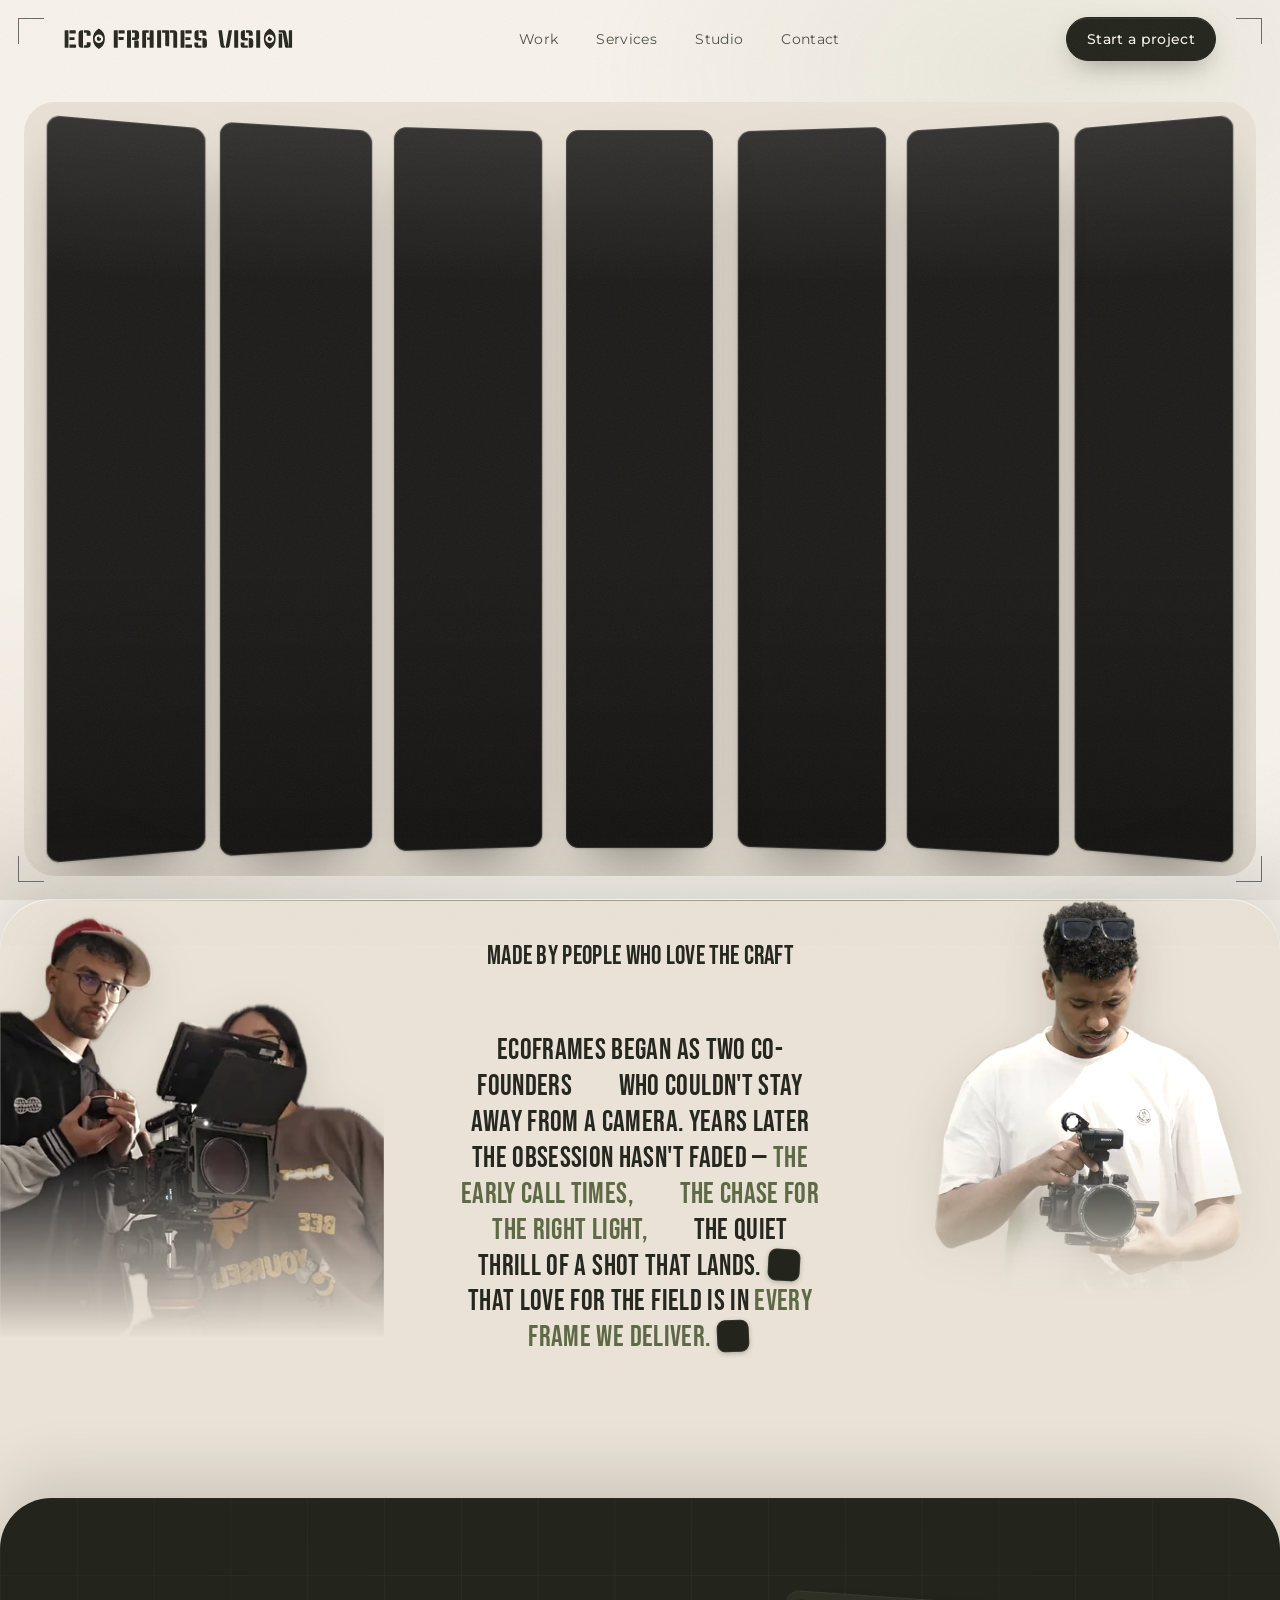
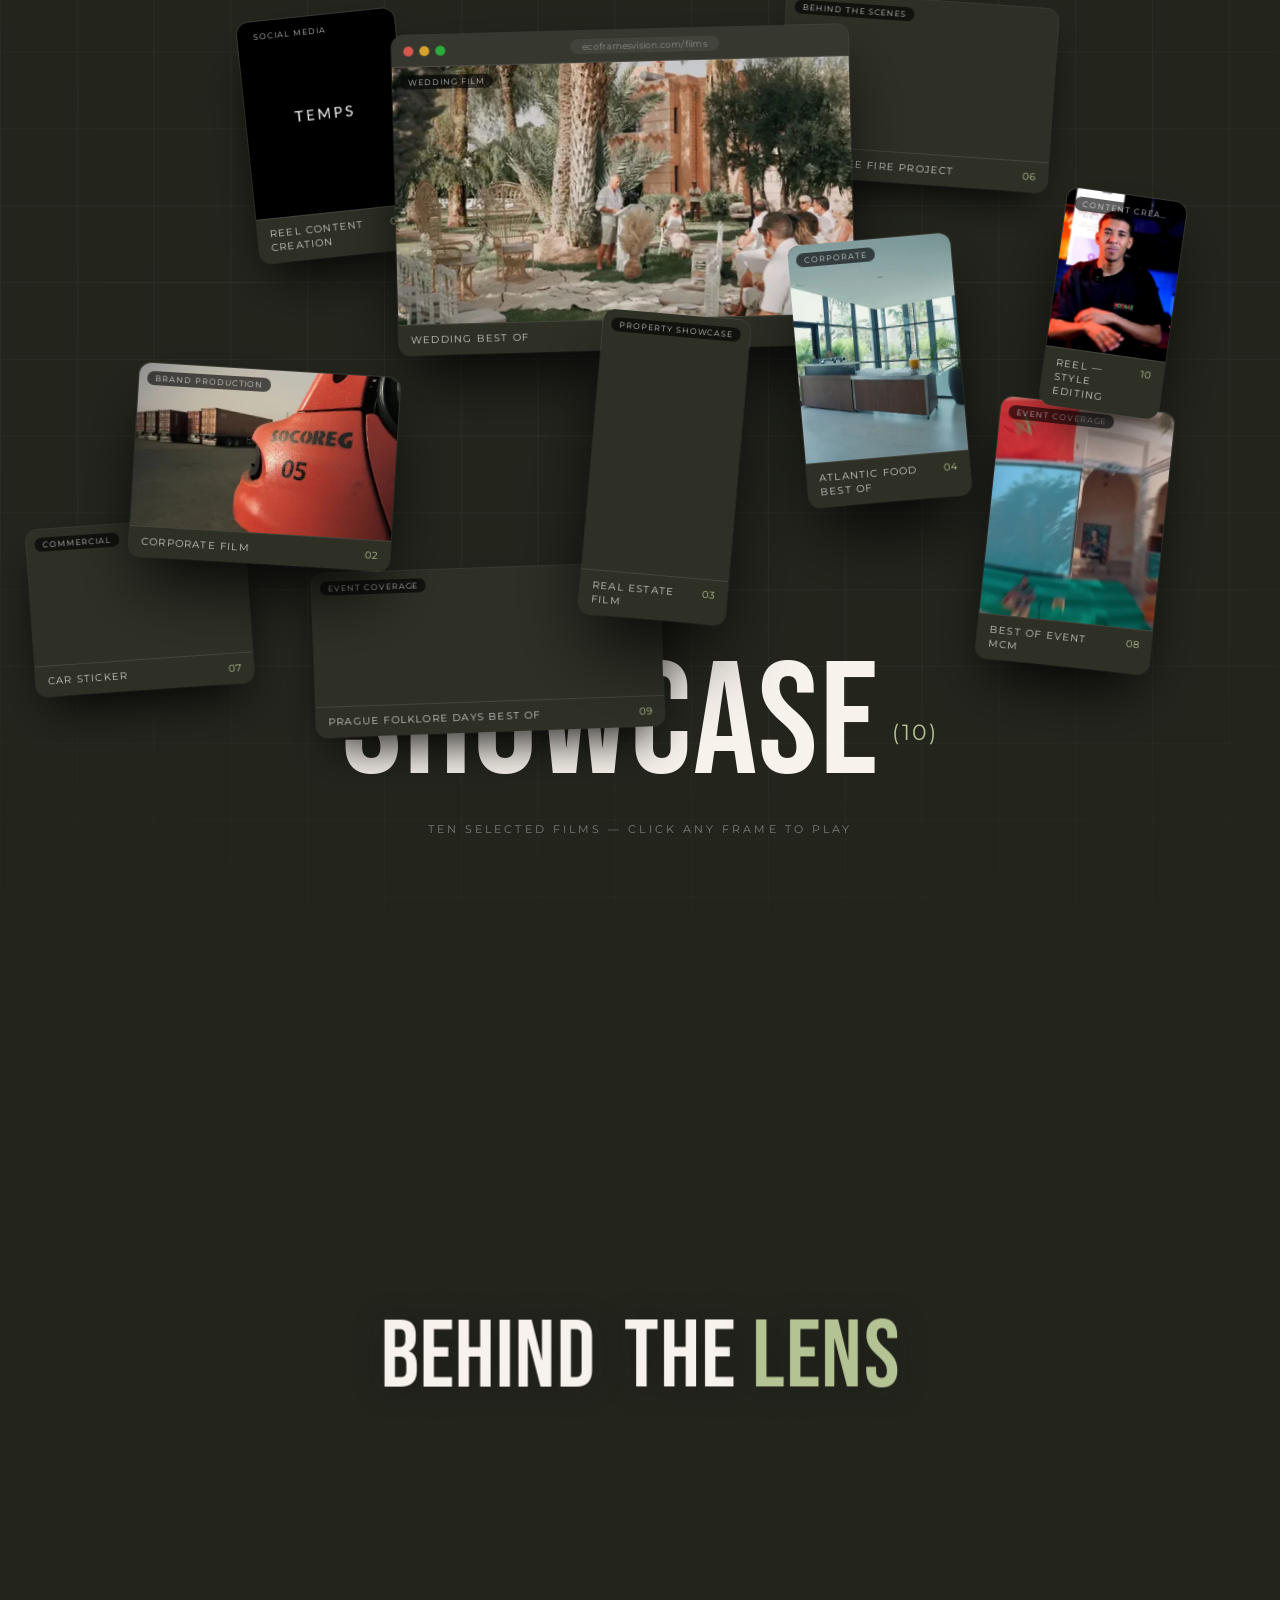
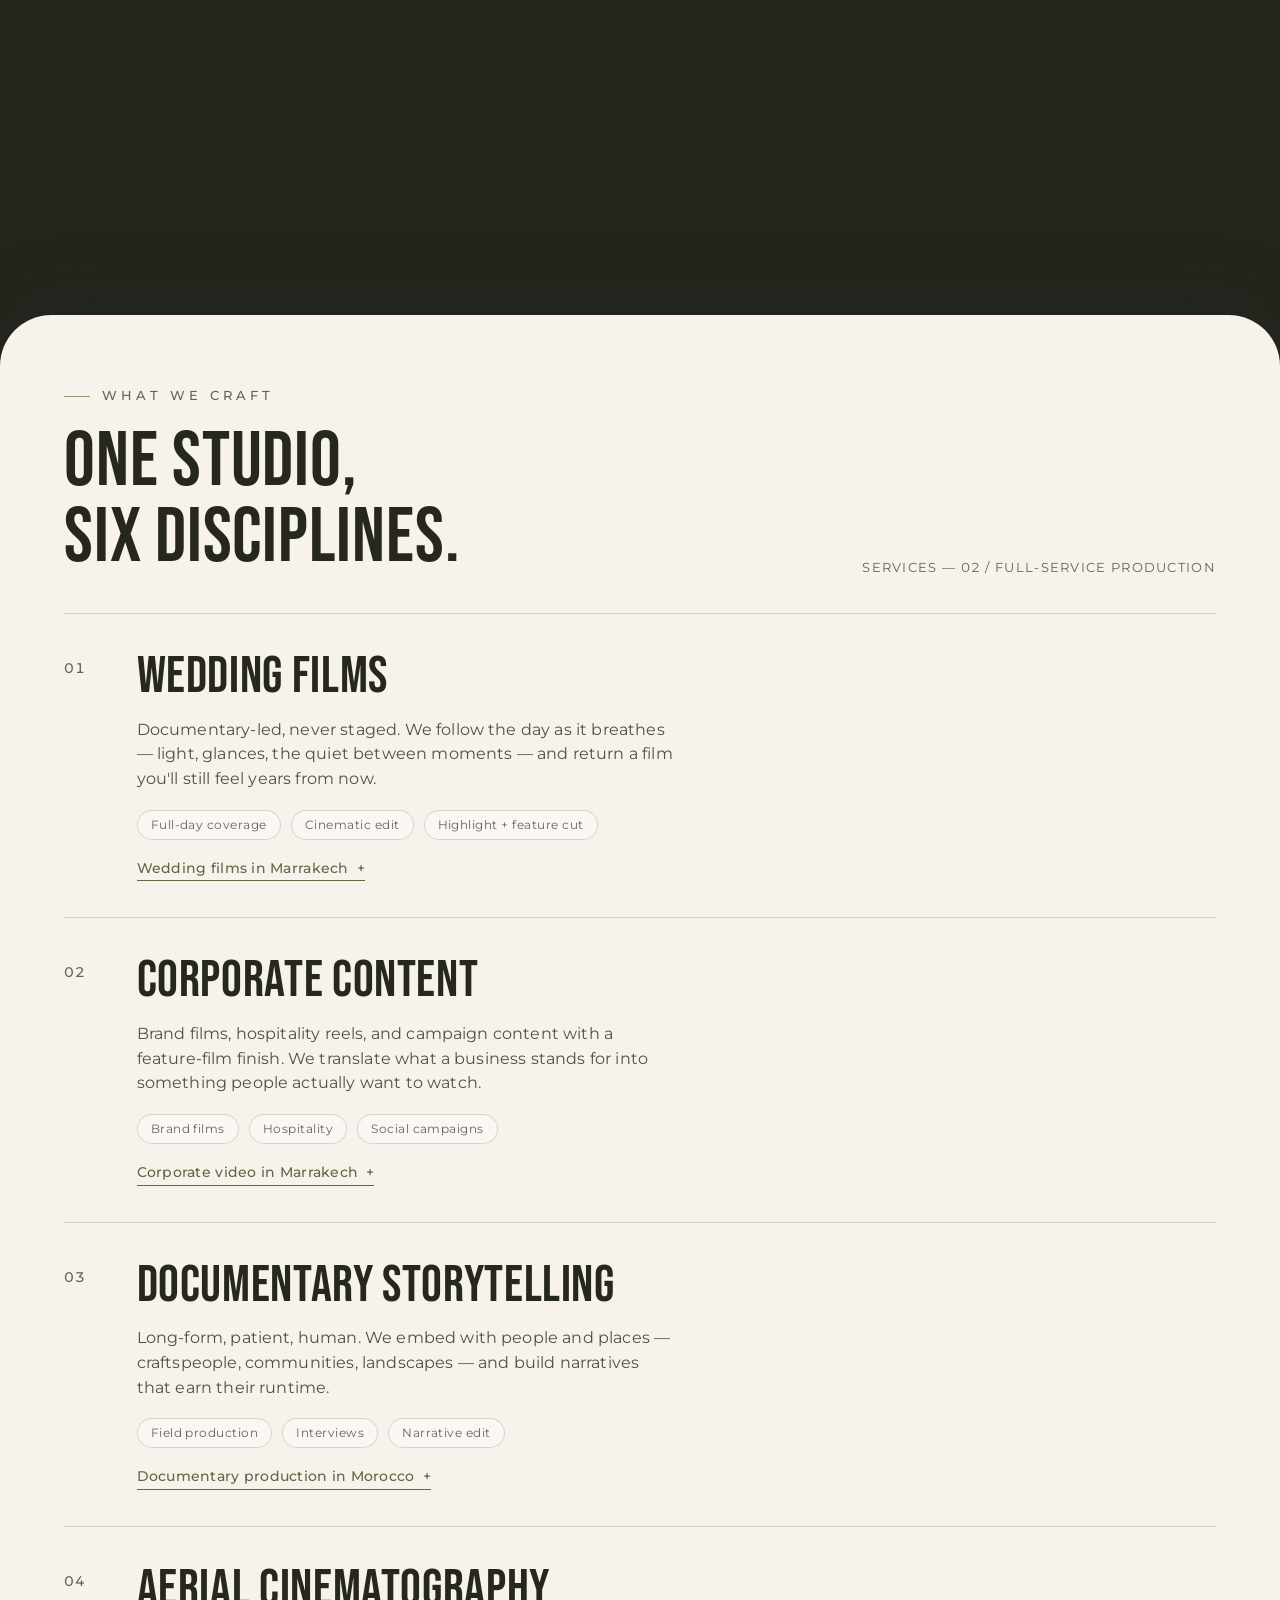
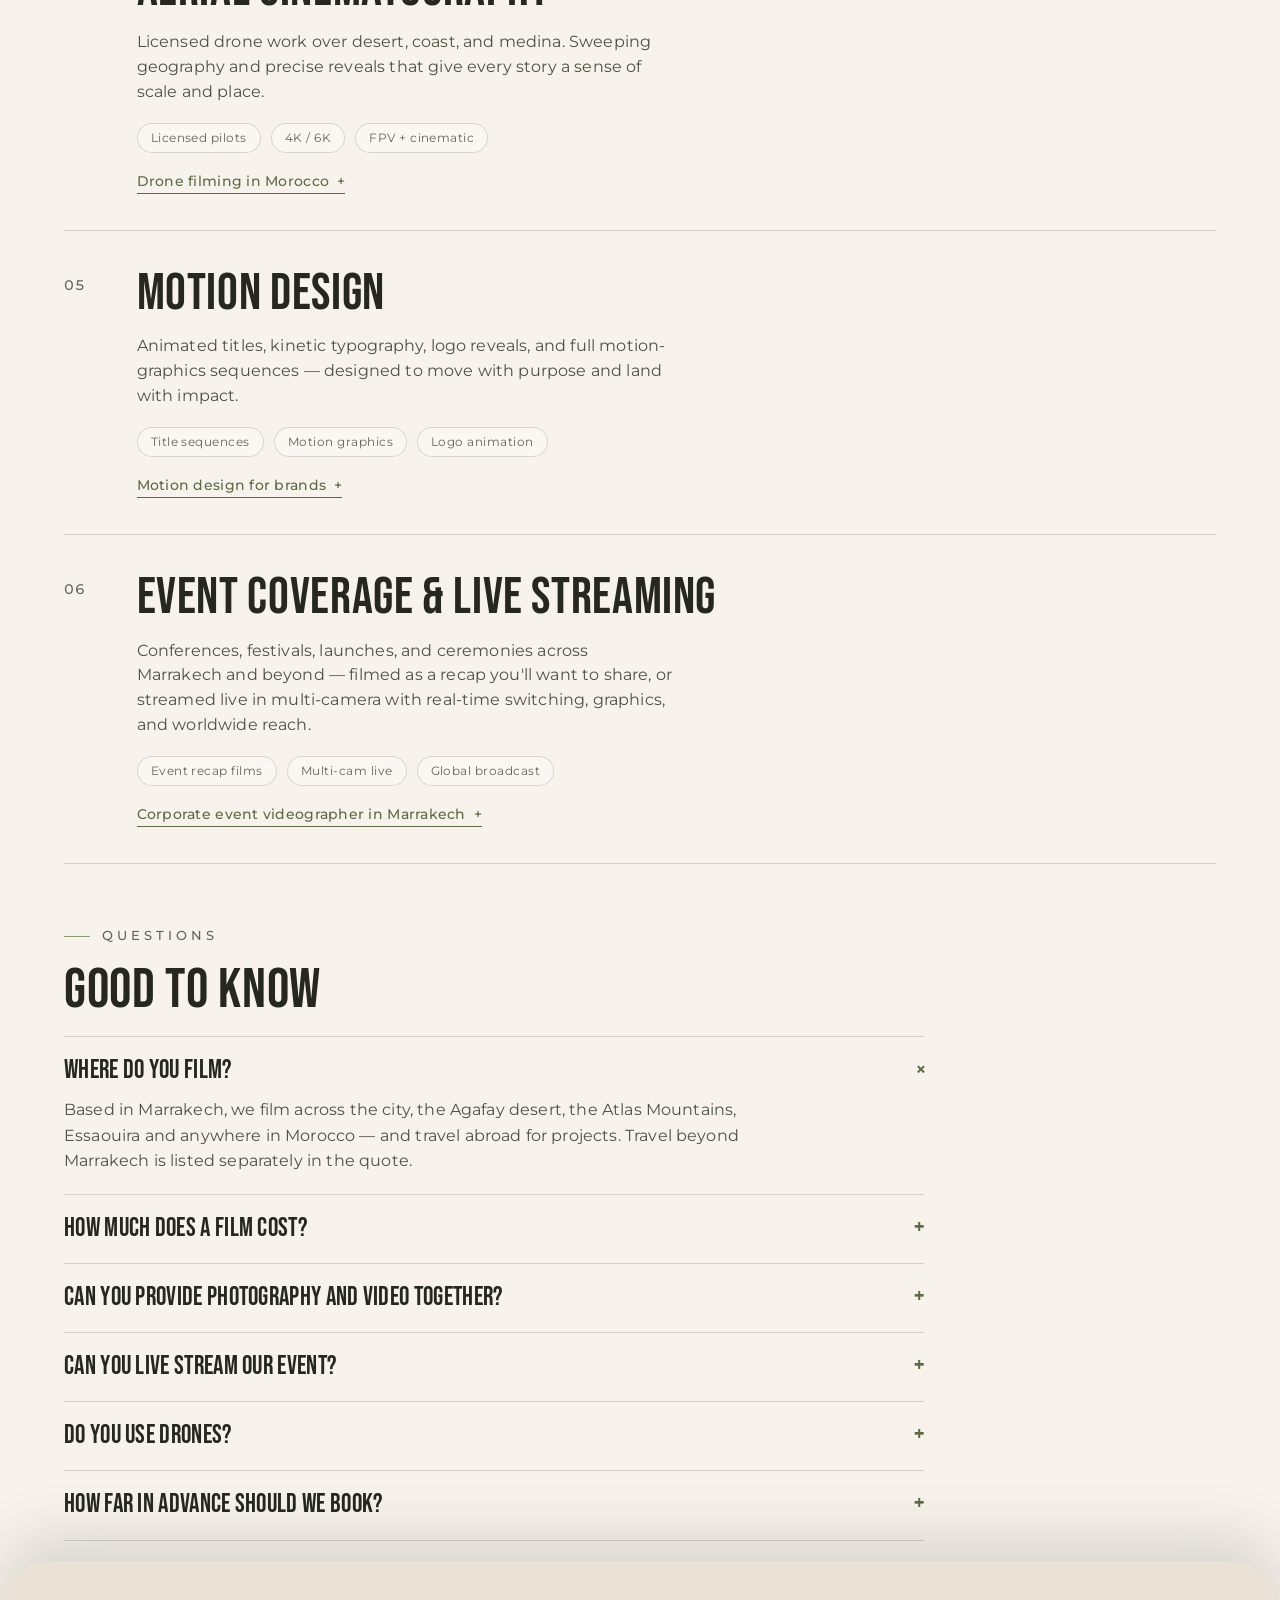
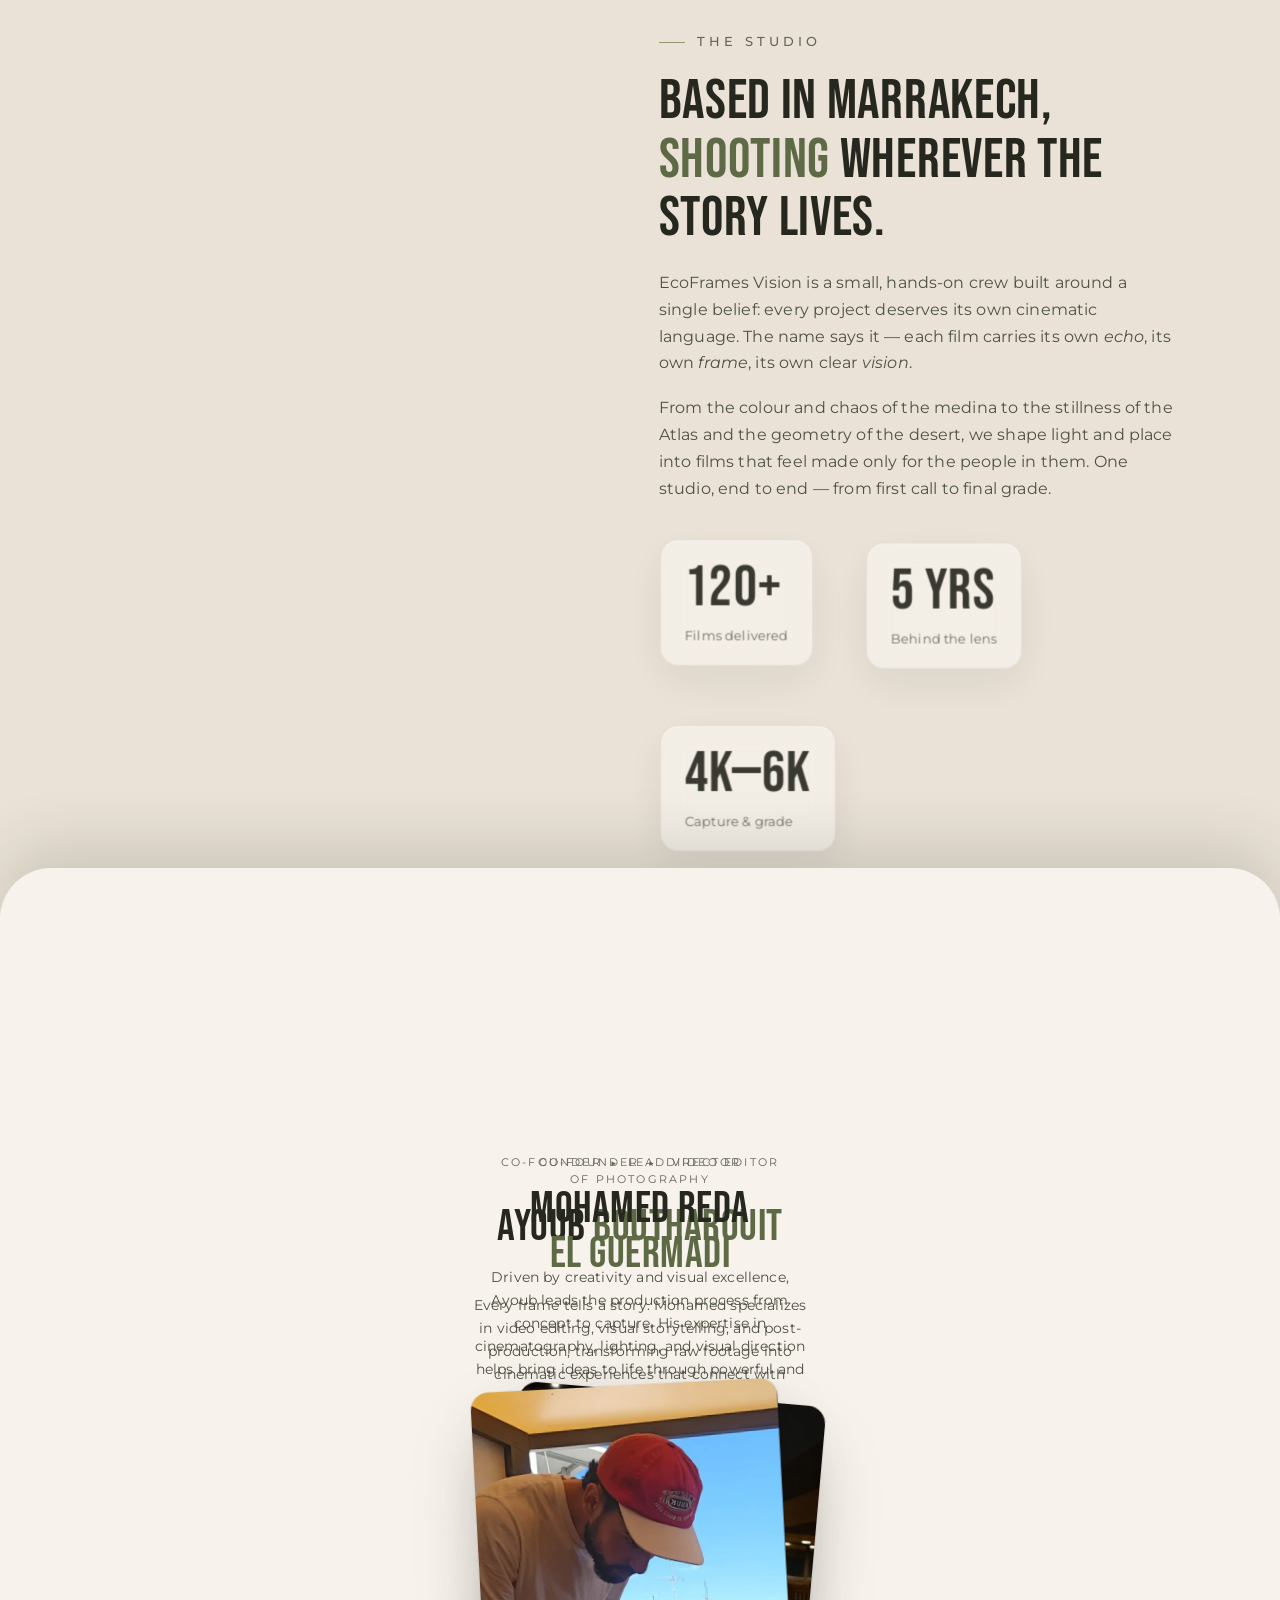
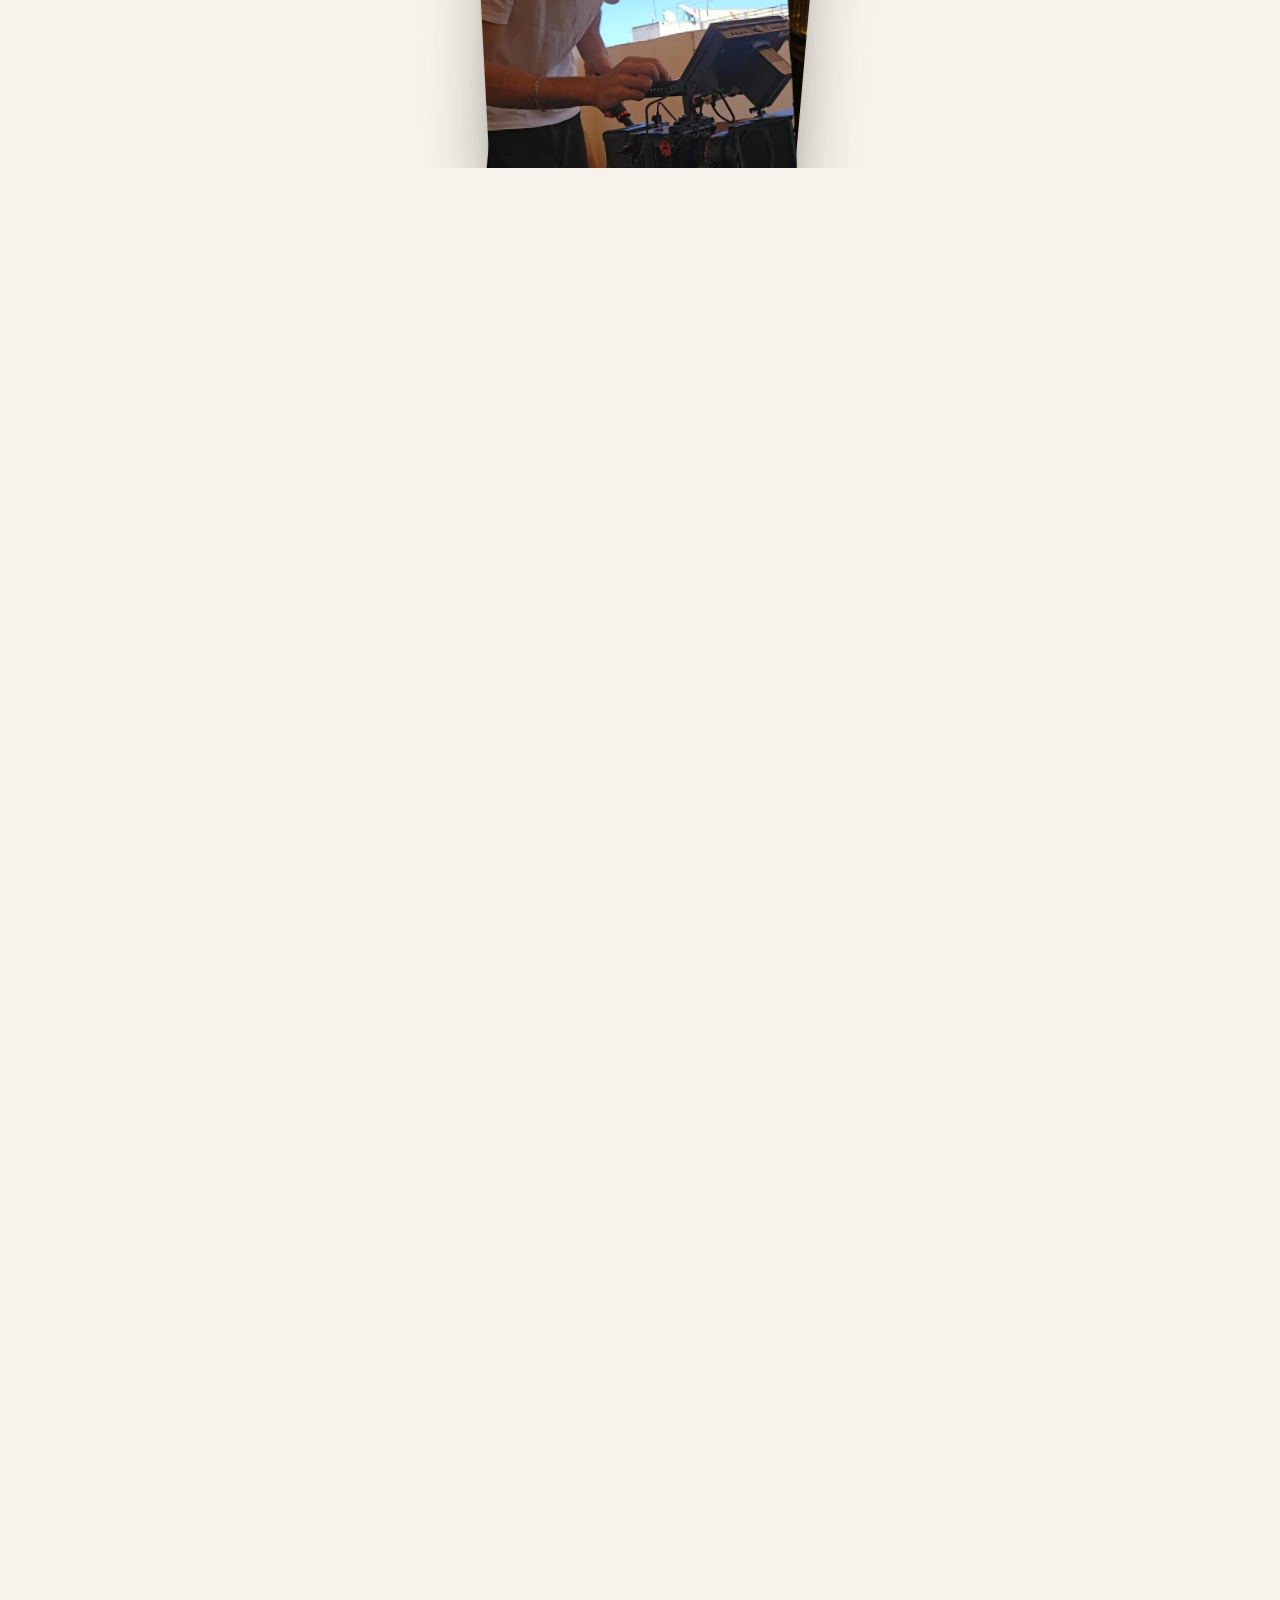
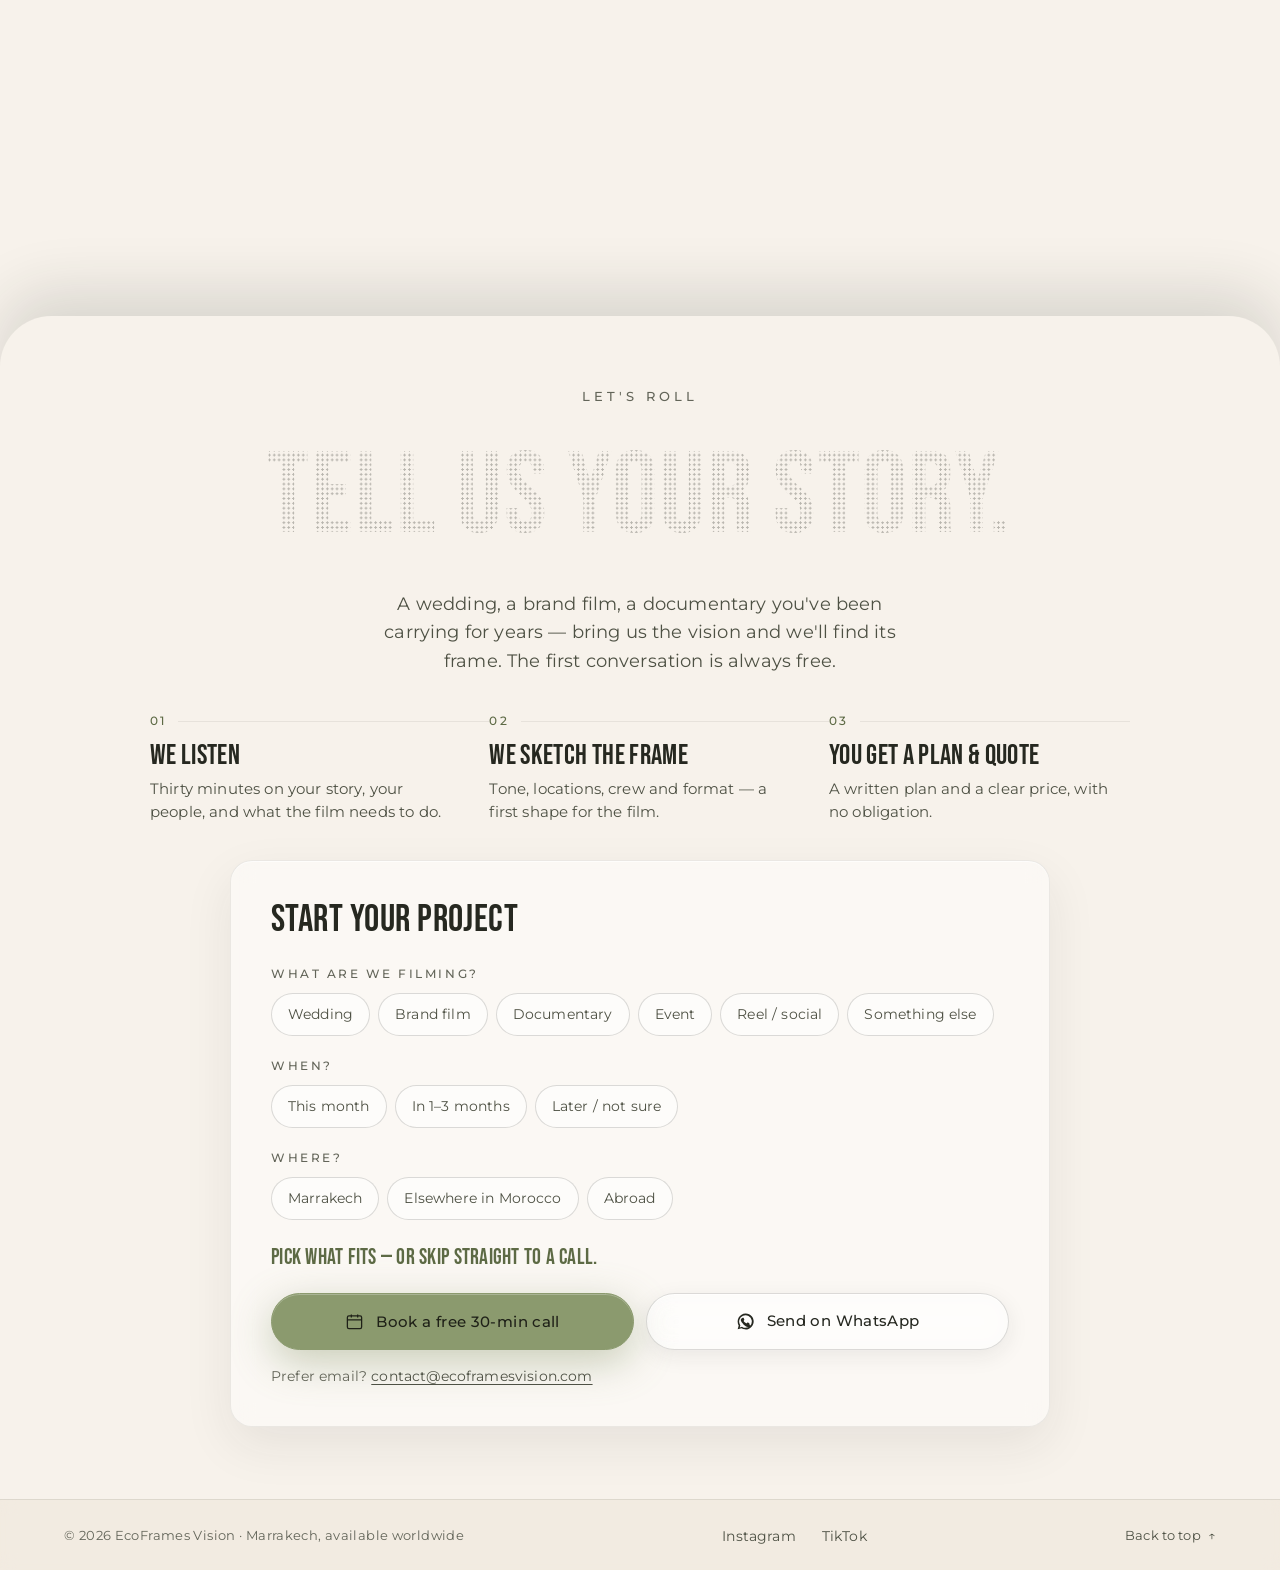
==== index.html @ e8f3e976 "Add Cloudflare Web Analytics (cookieless) Co-Authored-By: Claude Opus 5.5 <noreply@anthropic.com>" ====
<!DOCTYPE html>
<html lang="en">
<head>
<meta charset="UTF-8" />
<meta name="viewport" content="width=device-width, initial-scale=1.0" />
<title>EcoFrames Vision — Cinematic Video Production Studio · Marrakech</title>

<!-- ===== SEO: primary meta ===== -->
<meta name="description" content="EcoFrames Vision is a cinematic video production studio in Marrakech, Morocco — wedding films, brand films &amp; commercials, corporate videos, documentaries, event coverage, drone filming, motion design and live streaming. Available worldwide. Book a free 30-minute call." />
<meta name="keywords" content="EcoFrames Vision, video production Marrakech, cinematic video production Morocco, wedding videographer Marrakech, destination wedding videographer Morocco, corporate video Marrakech, documentary production Morocco, commercial production Morocco, event coverage Marrakech, event videographer Morocco, drone videographer Marrakech, aerial filming Morocco, motion design Morocco, live streaming Marrakech" />
<meta name="author" content="EcoFrames Vision" />
<meta name="robots" content="index, follow, max-image-preview:large, max-snippet:-1, max-video-preview:-1" />
<meta name="theme-color" content="#F7F2EB" />
<link rel="canonical" href="https://ecoframesvision.com/" />
<meta name="geo.region" content="MA-MAR" />
<meta name="geo.placename" content="Marrakech" />
<meta name="geo.position" content="31.6295;-7.9811" />
<meta name="ICBM" content="31.6295, -7.9811" />

<!-- ===== Icons ===== -->
<link rel="icon" type="image/svg+xml" href="assets/icons/favicon.svg?v=20261016" />
<link rel="icon" type="image/png" sizes="32x32" href="assets/icons/favicon.png?v=20261016" />
<link rel="apple-touch-icon" href="assets/icons/apple-touch-icon.png?v=20261016" />

<!-- ===== Open Graph (Facebook / WhatsApp / LinkedIn) ===== -->
<meta property="og:type" content="website" />
<meta property="og:site_name" content="EcoFrames Vision" />
<meta property="og:title" content="EcoFrames Vision — Cinematic Video Production Studio · Marrakech" />
<meta property="og:description" content="Cinematic video production studio in Marrakech, Morocco. Wedding films, brand films &amp; commercials, corporate videos, documentaries, event coverage, drone filming, motion design and live streaming — available worldwide." />
<meta property="og:url" content="https://ecoframesvision.com/" />
<meta property="og:image" content="https://ecoframesvision.com/assets/images/og-image.jpg" />
<meta property="og:image:width" content="1280" />
<meta property="og:image:height" content="714" />
<meta property="og:image:alt" content="EcoFrames Vision — cinematic production still" />
<meta property="og:locale" content="en_US" />

<!-- ===== Twitter / X ===== -->
<meta name="twitter:card" content="summary_large_image" />
<meta name="twitter:title" content="EcoFrames Vision — Cinematic Video Production Studio · Marrakech" />
<meta name="twitter:description" content="Cinematic video production studio in Marrakech, Morocco. Wedding films, brand films &amp; commercials, corporate videos, documentaries, event coverage, drone filming, motion design and live streaming — available worldwide." />
<meta name="twitter:image" content="https://ecoframesvision.com/assets/images/og-image.jpg" />
<meta name="twitter:image:alt" content="EcoFrames Vision — cinematic production still" />

<!-- ===== Structured data (Schema.org) ===== -->
<script type="application/ld+json">
{
  "@context": "https://schema.org",
  "@type": "ProfessionalService",
  "@id": "https://ecoframesvision.com/#business",
  "name": "EcoFrames Vision",
  "alternateName": "EcoFrames Vision Production Studio",
  "description": "Cinematic video production studio in Marrakech, Morocco — wedding films, brand films & commercials, corporate videos, documentaries, event coverage, drone filming, motion design and live streaming. Available worldwide.",
  "url": "https://ecoframesvision.com/",
  "image": "https://ecoframesvision.com/assets/images/og-image.jpg",
  "logo": "https://ecoframesvision.com/assets/icons/apple-touch-icon.png",
  "email": "contact@ecoframesvision.com",
  "telephone": "+212600276312",
  "priceRange": "$$",
  "founder": [{ "@type": "Person", "name": "Ayoub Boutharouit" }, { "@type": "Person", "name": "Mohamed Reda El Guermadi" }],
  "address": { "@type": "PostalAddress", "addressLocality": "Marrakech", "addressCountry": "MA" },
  "geo": { "@type": "GeoCoordinates", "latitude": 31.6295, "longitude": -7.9811 },
  "areaServed": { "@type": "Place", "name": "Worldwide" },
  "knowsAbout": ["Wedding films", "Brand films", "Corporate video", "Documentaries", "Commercials", "Event coverage", "Live streaming", "Aerial cinematography", "Motion design", "Cinematic video production"],
  "potentialAction": {
    "@type": "ReserveAction",
    "target": "https://calendly.com/contact-ecoframesvision/30min",
    "name": "Book a free 30-minute call"
  }
}
</script>
<script type="application/ld+json">
{
  "@context": "https://schema.org",
  "@type": "FAQPage",
  "mainEntity": [
    {
      "@type": "Question",
      "name": "Where do you film?",
      "acceptedAnswer": {
        "@type": "Answer",
        "text": "Based in Marrakech, we film across the city, the Agafay desert, the Atlas Mountains, Essaouira and anywhere in Morocco — and travel abroad for projects. Travel beyond Marrakech is listed separately in the quote."
      }
    },
    {
      "@type": "Question",
      "name": "How much does a film cost?",
      "acceptedAnswer": {
        "@type": "Answer",
        "text": "Every project is quoted on its own: the days or half-days on location, the size of the crew and what you want delivered. You get a written quote with a clear total, and a 50% deposit confirms the dates."
      }
    },
    {
      "@type": "Question",
      "name": "Can you provide photography and video together?",
      "acceptedAnswer": {
        "@type": "Answer",
        "text": "Yes. For weddings and events we can send a photographer and a videographer side by side, so you get stills and film from every moment with one team and one invoice."
      }
    },
    {
      "@type": "Question",
      "name": "Can you live stream our event?",
      "acceptedAnswer": {
        "@type": "Answer",
        "text": "Yes. We run multi-camera live production with real-time switching and on-screen graphics, streamed to YouTube, Vimeo, LinkedIn, Zoom or a private link."
      }
    },
    {
      "@type": "Question",
      "name": "Do you use drones?",
      "acceptedAnswer": {
        "@type": "Answer",
        "text": "Yes, with a licensed pilot. Flying in Morocco needs authorisation, so tell us early and we handle the request."
      }
    },
    {
      "@type": "Question",
      "name": "How far in advance should we book?",
      "acceptedAnswer": {
        "@type": "Answer",
        "text": "For weddings, as early as possible: spring and autumn dates fill first. For events and brand films, two to four weeks ahead is ideal, but shorter notice often works — message us with your dates."
      }
    }
  ]
}
</script>
<link rel="preconnect" href="https://fonts.googleapis.com" />
<link rel="preconnect" href="https://fonts.gstatic.com" crossorigin />
<!-- fonts load without blocking first paint (display=swap shows fallback text meanwhile) -->
<link href="https://fonts.googleapis.com/css2?family=Montserrat:ital,wght@0,300;0,400;0,500;0,600;1,300;1,500&family=Bebas+Neue&display=swap" rel="stylesheet" media="print" onload="this.media='all'" />
<noscript><link href="https://fonts.googleapis.com/css2?family=Montserrat:ital,wght@0,300;0,400;0,500;0,600;1,300;1,500&family=Bebas+Neue&display=swap" rel="stylesheet" /></noscript>
<link rel="stylesheet" href="css/styles.css?v=20261017-3" />
<link rel="stylesheet" href="js/hero-cards/hero-cards.css?v=20261017-1" />
<!-- the hero poster is the first big paint; fetch it now instead of after the hero bundle mounts -->
<link rel="preload" as="image" href="assets/videos/hero/hero-poster.jpg?v=20261016" fetchpriority="high" />
</head>
<body>
<!-- ===== BRAND LOGO (ECO FRAMES VISION, source: assets/images/brand/ecoframes-vision-logo.svg) ===== -->
<svg width="0" height="0" style="position:absolute" aria-hidden="true" focusable="false">
  <symbol id="ef-logo" viewBox="43 57 1383 133" fill="currentColor">
    <path d="M51,70H68A2,2 0 0 1 70,72V175A2,2 0 0 1 68,177H51A4,4 0 0 1 47,173V74A4,4 0 0 1 51,70Z"/>
    <path d="M77,70H111A3,3 0 0 1 114,73V88A3,3 0 0 1 111,91H77A1,1 0 0 1 76,90V71A1,1 0 0 1 77,70Z"/>
    <path d="M77,113H104A3,3 0 0 1 107,116V127A3,3 0 0 1 104,130H77A1,1 0 0 1 76,129V114A1,1 0 0 1 77,113Z"/>
    <path d="M77,157H113A3,3 0 0 1 116,160V174A3,3 0 0 1 113,177H77A1,1 0 0 1 76,176V158A1,1 0 0 1 77,157Z"/>
    <path d="M152,70H158V177H149A18,18 0 0 1 131,159V91A21,21 0 0 1 152,70Z"/>
    <path d="M165,70H184A20,20 0 0 1 204,90V101Q204,104 201,104H183Q180,104 180,101V85H165Q163,85 163,83V72Q163,70 165,70Z"/>
    <path d="M165,177 H184 A20,20 0 0 0 204,157 V146 Q204,143 201,143 H183 Q180,143 180,146 V162 H165 Q163,162 163,164 V175 Q163,177 165,177Z"/>
    <path fill-rule="evenodd" d="M254,60A71.39,71.39 0 0 1 254,184A71.39,71.39 0 0 1 254,60ZM228,122A26,26 0 1 0 280,122A26,26 0 1 0 228,122ZM254.54,109.01A13,13 0 1 0 266.75,119.48A11.5,11.5 0 0 1 254.54,109.01Z"/>
    <path d="M348,70H366A2,2 0 0 1 368,72V175A2,2 0 0 1 366,177H348A4,4 0 0 1 344,173V74A4,4 0 0 1 348,70Z"/>
    <path d="M374,70H407A3,3 0 0 1 410,73V88A3,3 0 0 1 407,91H374A1,1 0 0 1 373,90V71A1,1 0 0 1 374,70Z"/>
    <path d="M374,112H401A3,3 0 0 1 404,115V126A3,3 0 0 1 401,129H374A1,1 0 0 1 373,128V113A1,1 0 0 1 374,112Z"/>
    <path d="M429,70H447A1,1 0 0 1 448,71V176A1,1 0 0 1 447,177H427A3,3 0 0 1 424,174V75A5,5 0 0 1 429,70Z"/>
    <path d="M454,70H475A22,22 0 0 1 497,92V111A18,18 0 0 1 479,129H454V114H469Q471,114 471,112V87Q471,85 469,85H454Z"/>
    <path d="M468,133H488A7,7 0 0 1 495,140V177H470A2,2 0 0 1 468,175V133Z"/>
    <path d="M523,70H555V85H539V177H518Q516,177 516,175V77A7,7 0 0 1 523,70Z"/>
    <path d="M561,70H578A7,7 0 0 1 585,77V173Q585,177 581,177H561V128H545V114H561Z"/>
    <path d="M610,70H628A2,2 0 0 1 630,72V175A2,2 0 0 1 628,177H610A4,4 0 0 1 606,173V74A4,4 0 0 1 610,70Z"/>
    <path d="M636,70H674A5,5 0 0 1 679,75V167H662A7,7 0 0 1 655,160V85H636Z"/>
    <path d="M683,70H706A21,21 0 0 1 727,91V174Q727,177 724,177H704V85H683Z"/>
    <path transform="translate(701 0)" d="M51,70H68A2,2 0 0 1 70,72V175A2,2 0 0 1 68,177H51A4,4 0 0 1 47,173V74A4,4 0 0 1 51,70Z"/>
    <path transform="translate(701 0)" d="M77,70H111A3,3 0 0 1 114,73V88A3,3 0 0 1 111,91H77A1,1 0 0 1 76,90V71A1,1 0 0 1 77,70Z"/>
    <path transform="translate(701 0)" d="M77,113H104A3,3 0 0 1 107,116V127A3,3 0 0 1 104,130H77A1,1 0 0 1 76,129V114A1,1 0 0 1 77,113Z"/>
    <path transform="translate(701 0)" d="M77,157H113A3,3 0 0 1 116,160V174A3,3 0 0 1 113,177H77A1,1 0 0 1 76,176V158A1,1 0 0 1 77,157Z"/>
    <path transform="translate(-235 0)" d="M1081,71H1092V117H1109V132H1086A19,19 0 0 1 1067,113V86A15,15 0 0 1 1081,71Z"/>
    <path transform="translate(-235 0)" d="M1100,70H1119A20,20 0 0 1 1139,90V101Q1139,104 1136,104H1118Q1115,104 1115,101V85H1100Q1098,85 1098,83V72Q1098,70 1100,70Z"/>
    <path transform="translate(-235 0)" d="M1115,117H1121A21,21 0 0 1 1142,138V165A12,12 0 0 1 1130,177H1115Z"/>
    <path transform="translate(-235 0)" d="M1066,146Q1066,144 1068,144H1089V163H1109V177H1080A14,14 0 0 1 1066,163Z"/>
    <path transform="translate(90 0)" d="M886,70H908L920,161L926,167V177H912Q901,177 899,165Z"/>
    <path transform="translate(90 0)" d="M950,70H969L954,163Q951,177 943,177H930L932,161L948,74Q948.5,70 950,70Z"/>
    <path transform="translate(-88 0)" d="M1164,70H1182A2,2 0 0 1 1184,72V175A2,2 0 0 1 1182,177H1164A4,4 0 0 1 1160,173V74A4,4 0 0 1 1164,70Z"/>
    <path transform="translate(45 0)" d="M1081,71H1092V117H1109V132H1086A19,19 0 0 1 1067,113V86A15,15 0 0 1 1081,71Z"/>
    <path transform="translate(45 0)" d="M1100,70H1119A20,20 0 0 1 1139,90V101Q1139,104 1136,104H1118Q1115,104 1115,101V85H1100Q1098,85 1098,83V72Q1098,70 1100,70Z"/>
    <path transform="translate(45 0)" d="M1115,117H1121A21,21 0 0 1 1142,138V165A12,12 0 0 1 1130,177H1115Z"/>
    <path transform="translate(45 0)" d="M1066,146Q1066,144 1068,144H1089V163H1109V177H1080A14,14 0 0 1 1066,163Z"/>
    <path transform="translate(45 0)" d="M1164,70H1182A2,2 0 0 1 1184,72V175A2,2 0 0 1 1182,177H1164A4,4 0 0 1 1160,173V74A4,4 0 0 1 1164,70Z"/>
    <path transform="translate(45 0)" fill-rule="evenodd" d="M1242,60A71.39,71.39 0 0 1 1242,184A71.39,71.39 0 0 1 1242,60ZM1216,122A26,26 0 1 0 1268,122A26,26 0 1 0 1216,122ZM1242.54,109.01A13,13 0 1 0 1254.75,119.48A11.5,11.5 0 0 1 1242.54,109.01Z"/>
    <path transform="translate(45 0)" d="M1297,90H1315A2,2 0 0 1 1317,92V177H1298A2,2 0 0 1 1296,175V91A1,1 0 0 1 1297,90Z"/>
    <path transform="translate(45 0)" d="M1297,70H1330Q1339,70 1341,86L1356,165L1357,168V177H1341Q1335,177 1334,169L1321,92Q1320,84 1313,84H1296V71Q1296,70 1297,70Z"/>
    <path transform="translate(45 0)" d="M1362,70H1377V174A3,3 0 0 1 1374,177H1357V75A5,5 0 0 1 1362,70Z"/>
  </symbol>
</svg>
<div class="grain"></div>
<div class="vignette"></div>
<div class="viewfinder"><span class="tl"></span><span class="tr"></span><span class="bl"></span><span class="br"></span></div>

<!-- ===== NAV ===== -->
<header class="nav" id="nav">
  <div class="wrap nav-inner">
    <a class="brand" href="#top" aria-label="EcoFrames Vision — back to top">
      <svg class="brand-logo" viewBox="0 0 1383 133" aria-hidden="true" focusable="false"><use href="#ef-logo"/></svg>
    </a>
    <nav class="links" id="navLinks">
      <a href="#work">Work</a>
      <a href="#services">Services</a>
      <a href="#about">Studio</a>
      <a href="#contact">Contact</a>
    </nav>
    <div class="nav-tools">
      <a class="btn leak" href="#contact"><span class="lbl">Start a project</span></a>
      <button class="menu-toggle" type="button" aria-label="Open menu" aria-expanded="false" aria-controls="navLinks"><span></span><span></span></button>
    </div>
  </div>
</header>

<!-- hero pins while the statement slides up over it (curtain transition) -->
<div class="curtain">
<!-- ===== HERO — seven cards slicing one showreel (React, built from "ECOFRAMES FINAL": npm run build:embed) ===== -->
<div class="hero-cards"
     data-hero-cards
     data-id="top"
     data-video="assets/videos/hero/hero.mp4?v=20261016"
     data-poster="assets/videos/hero/hero-poster.jpg?v=20261016"
     data-logo-model="assets/images/brand/3d/ecoframes-vision-logo-3d-reels.glb?v=20261017-2"
     data-offset-top="78px"></div>
<script>
  // phones get a 720p cut of the showreel (~3.6 MB instead of ~8.7 MB); runs before the hero module reads data-video
  if (matchMedia('(max-width: 900px)').matches) document.querySelector('[data-hero-cards]').dataset.video = 'assets/videos/hero/hero-720.mp4?v=20261017';
</script>

<!-- ===== STATEMENT ===== -->
<section class="statement" data-recede>
  <div class="statement-inner"><!-- full-bleed: the cut-outs meet the section edges -->
    <div class="passion-card">
      <!-- background-free cut-outs standing on the card; their heads break past its top edge -->
      <figure class="pop pop--left" style="--pop:24%" data-reveal>
        <span class="pop-rise"><img class="pop-cut" src="assets/images/founders/passion-crew-cut.webp" srcset="assets/images/founders/passion-crew-cut-400w.webp 400w, assets/images/founders/passion-crew-cut.webp 746w" sizes="(max-width: 900px) 50vw, 30vw" alt="The EcoFrames crew setting up a cinema camera on set" width="746" height="1120" fetchpriority="high"></span>
      </figure>
      <figure class="pop pop--right" style="--pop:24%" data-reveal data-d="1">
        <span class="pop-rise"><img class="pop-cut" src="assets/images/founders/passion-camera-cut.webp" srcset="assets/images/founders/passion-camera-cut-480w.webp 480w, assets/images/founders/passion-camera-cut-800w.webp 800w, assets/images/founders/passion-camera-cut.webp 1080w" sizes="(max-width: 900px) 45vw, 26vw" alt="An EcoFrames filmmaker checking a cinema camera on the pitch" width="1080" height="1713"></span>
      </figure>
      <div class="passion-copy">
        <h2 class="passion-title" data-reveal>Made by people who love the craft</h2>
        <p class="passion-text" data-reveal data-d="1">
          EcoFrames began as two co-founders <span class="ink-tile" style="--tilt:-3deg" data-fly-to="bts-freefire" aria-hidden="true"><video data-tile src="assets/videos/tiles/crew.mp4" poster="assets/videos/tiles/crew.jpg" muted loop playsinline preload="none"></video></span> who couldn't stay away from a camera. Years later the obsession hasn't faded — <span class="serif">the early call times, <span class="ink-tile" style="--tilt:2.5deg" data-fly-to="real-estate" aria-hidden="true"><video data-tile src="assets/videos/tiles/dawn.mp4" poster="assets/videos/tiles/dawn.jpg" muted loop playsinline preload="none"></video></span> the chase for the right light, <span class="ink-tile" style="--tilt:-2deg" data-fly-to="car-sticker" aria-hidden="true"><video data-tile src="assets/videos/tiles/light.mp4" poster="assets/videos/tiles/light.jpg" muted loop playsinline preload="none"></video></span></span> the quiet thrill of a shot that lands. <span class="ink-tile" style="--tilt:3deg" data-fly-to="prague-folklore" aria-hidden="true"><video data-tile src="assets/videos/tiles/dance.mp4" poster="assets/videos/tiles/dance.jpg" muted loop playsinline preload="none"></video></span> That love for the field is in <span class="serif">every frame we deliver. <span class="ink-tile" style="--tilt:-2.5deg" data-fly-to="wedding-best-of" aria-hidden="true"><video data-tile src="assets/videos/tiles/deliver.mp4" poster="assets/videos/tiles/deliver.jpg" muted loop playsinline preload="none"></video></span></span>
        </p>
      </div>
    </div>
  </div>
</section>
</div>

<!-- ===== WORK — scattered showcase (vanilla port of ScatteredWorkShowcase.tsx) ===== -->
<section class="scatter-work sheet" id="work">
  <div class="scatter-grid" aria-hidden="true"></div>
  <div class="scatter-wrap">
    <!-- ── the scattered pile ──
         Mobile: a loose 2-column collage. md+: each card jumps to its
         absolute scatter position inside a fixed-ratio stage. -->
    <div class="scatter-stage">
      <div class="scatter-card" data-z="30" style="--l:27.5%;--t:8%;--w:42%;--rot:-1.5deg;--z:30;--aspect:16/9">
        <button type="button" class="scatter-btn" data-video="assets/videos/work-web/wedding-best-of.mp4"
                data-cat="Wedding Film" data-title="Wedding Best Of"
                aria-label="Play Wedding Best Of — Wedding Film">
          <span class="scatter-chrome">
            <span class="scatter-dots"><span></span><span></span><span></span></span>
            <span class="scatter-url">ecoframesvision.com/films</span>
          </span>
          <span class="scatter-imgwrap">
            <img src="assets/images/work/wedding-best-of.webp" srcset="assets/images/work/wedding-best-of-500w.webp 500w, assets/images/work/wedding-best-of.webp 1000w" sizes="(max-width: 900px) 45vw, 27vw" alt="Wedding Best Of" loading="lazy" />
            <span class="scatter-tag">Wedding Film</span>
            <span class="scatter-play"><span class="scatter-play-btn"><svg viewBox="0 0 24 24"><path d="M8 5v14l11-7z"/></svg></span></span>
          </span>
          <span class="scatter-caption">
            <span class="scatter-title">Wedding Best Of</span>
            <span class="scatter-num">01</span>
          </span>
        </button>
      </div>
      <div class="scatter-glow" style="--l:27.5%;--t:8%;--w:42%;--aspect:16/9"></div>

      <div class="scatter-card" data-z="35" style="--l:3.5%;--t:53.5%;--w:24%;--rot:3.5deg;--z:35;--aspect:16/10">
        <button type="button" class="scatter-btn" data-video="assets/videos/work-web/corporate-film.mp4"
                data-cat="Brand Production" data-title="Corporate Film"
                aria-label="Play Corporate Film — Brand Production">
          <span class="scatter-imgwrap">
            <img src="assets/images/work/corporate-film.webp" srcset="assets/images/work/corporate-film-500w.webp 500w, assets/images/work/corporate-film.webp 1000w" sizes="(max-width: 900px) 45vw, 27vw" alt="Corporate Film" loading="lazy" />
            <span class="scatter-tag">Brand Production</span>
            <span class="scatter-play"><span class="scatter-play-btn"><svg viewBox="0 0 24 24"><path d="M8 5v14l11-7z"/></svg></span></span>
          </span>
          <span class="scatter-caption">
            <span class="scatter-title">Corporate Film</span>
            <span class="scatter-num">02</span>
          </span>
        </button>
      </div>
      <div class="scatter-glow" style="--l:3.5%;--t:53.5%;--w:24%;--aspect:16/10"></div>

      <div class="scatter-card" data-z="45" style="--l:45.5%;--t:46%;--w:13.5%;--rot:5deg;--z:45;--aspect:9/16">
        <button type="button" class="scatter-btn" data-video="assets/videos/work-web/real-estate.mp4"
                data-video-type="video/quicktime"
                data-cat="Property Showcase" data-title="Real Estate Film"
                aria-label="Play Real Estate Film — Property Showcase">
          <span class="scatter-imgwrap">
            <img src="assets/images/work/real-estate.webp" srcset="assets/images/work/real-estate-500w.webp 500w, assets/images/work/real-estate.webp 1000w" sizes="(max-width: 900px) 45vw, 27vw" alt="Real Estate Film" loading="lazy" />
            <span class="scatter-tag">Property Showcase</span>
            <span class="scatter-play"><span class="scatter-play-btn"><svg viewBox="0 0 24 24"><path d="M8 5v14l11-7z"/></svg></span></span>
          </span>
          <span class="scatter-caption">
            <span class="scatter-title">Real Estate Film</span>
            <span class="scatter-num">03</span>
          </span>
        </button>
      </div>
      <div class="scatter-glow" style="--l:45.5%;--t:46%;--w:13.5%;--aspect:9/16"></div>

      <div class="scatter-card" data-z="40" style="--l:64.5%;--t:36%;--w:15%;--rot:-5deg;--z:40;--aspect:3/4">
        <button type="button" class="scatter-btn" data-video="assets/videos/work-web/atlantic-food.mp4"
                data-cat="Corporate" data-title="Atlantic Food Best Of"
                aria-label="Play Atlantic Food Best Of — Corporate">
          <span class="scatter-imgwrap">
            <img src="assets/images/work/atlantic-food.webp" srcset="assets/images/work/atlantic-food-500w.webp 500w, assets/images/work/atlantic-food.webp 1000w" sizes="(max-width: 900px) 45vw, 27vw" alt="Atlantic Food Best Of" loading="lazy" />
            <span class="scatter-tag">Corporate</span>
            <span class="scatter-play"><span class="scatter-play-btn"><svg viewBox="0 0 24 24"><path d="M8 5v14l11-7z"/></svg></span></span>
          </span>
          <span class="scatter-caption">
            <span class="scatter-title">Atlantic Food Best Of</span>
            <span class="scatter-num">04</span>
          </span>
        </button>
      </div>
      <div class="scatter-glow" style="--l:64.5%;--t:36%;--w:15%;--aspect:3/4"></div>

      <div class="scatter-card" data-z="20" style="--l:14%;--t:6%;--w:14.5%;--rot:-6deg;--z:20;--aspect:4/5">
        <button type="button" class="scatter-btn" data-video="assets/videos/work-web/reel-content.mp4"
                data-cat="Social Media" data-title="Reel Content Creation"
                aria-label="Play Reel Content Creation — Social Media">
          <span class="scatter-imgwrap">
            <img src="assets/images/work/reel-content.webp" srcset="assets/images/work/reel-content-500w.webp 500w, assets/images/work/reel-content.webp 1000w" sizes="(max-width: 900px) 45vw, 27vw" alt="Reel Content Creation" loading="lazy" />
            <span class="scatter-tag">Social Media</span>
            <span class="scatter-play"><span class="scatter-play-btn"><svg viewBox="0 0 24 24"><path d="M8 5v14l11-7z"/></svg></span></span>
          </span>
          <span class="scatter-caption">
            <span class="scatter-title">Reel Content Creation</span>
            <span class="scatter-num">05</span>
          </span>
        </button>
      </div>
      <div class="scatter-glow" style="--l:14%;--t:6%;--w:14.5%;--aspect:4/5"></div>

      <div class="scatter-card" data-z="10" style="--l:63%;--t:4%;--w:25%;--rot:4deg;--z:10;--aspect:16/9">
        <button type="button" class="scatter-btn" data-video="assets/videos/work-web/bts-freefire.mp4"
                data-cat="Behind the Scenes" data-title="BTS — Free Fire Project"
                aria-label="Play BTS — Free Fire Project — Behind the Scenes">
          <span class="scatter-imgwrap">
            <img src="assets/images/work/bts-freefire.webp" srcset="assets/images/work/bts-freefire-500w.webp 500w, assets/images/work/bts-freefire.webp 1000w" sizes="(max-width: 900px) 45vw, 27vw" alt="BTS — Free Fire Project" loading="lazy" />
            <span class="scatter-tag">Behind the Scenes</span>
            <span class="scatter-play"><span class="scatter-play-btn"><svg viewBox="0 0 24 24"><path d="M8 5v14l11-7z"/></svg></span></span>
          </span>
          <span class="scatter-caption">
            <span class="scatter-title">BTS — Free Fire Project</span>
            <span class="scatter-num">06</span>
          </span>
        </button>
      </div>
      <div class="scatter-glow" style="--l:63%;--t:4%;--w:25%;--aspect:16/9"></div>

      <div class="scatter-card" data-z="15" style="--l:-6%;--t:74%;--w:20%;--rot:-4deg;--z:15;--aspect:16/10">
        <button type="button" class="scatter-btn" data-video="assets/videos/work-web/car-sticker.mp4"
                data-video-type="video/quicktime"
                data-cat="Commercial" data-title="Car Sticker"
                aria-label="Play Car Sticker — Commercial">
          <span class="scatter-imgwrap">
            <img src="assets/images/work/car-sticker.webp" srcset="assets/images/work/car-sticker-500w.webp 500w, assets/images/work/car-sticker.webp 1000w" sizes="(max-width: 900px) 45vw, 27vw" alt="Car Sticker" loading="lazy" />
            <span class="scatter-tag">Commercial</span>
            <span class="scatter-play"><span class="scatter-play-btn"><svg viewBox="0 0 24 24"><path d="M8 5v14l11-7z"/></svg></span></span>
          </span>
          <span class="scatter-caption">
            <span class="scatter-title">Car Sticker</span>
            <span class="scatter-num">07</span>
          </span>
        </button>
      </div>
      <div class="scatter-glow" style="--l:-6%;--t:74%;--w:20%;--aspect:16/10"></div>

      <div class="scatter-card" data-z="25" style="--l:82%;--t:58%;--w:16%;--rot:6deg;--z:25;--aspect:4/5">
        <button type="button" class="scatter-btn" data-video="assets/videos/work-web/event-mcm.mp4"
                data-cat="Event Coverage" data-title="Best of Event MCM"
                aria-label="Play Best of Event MCM — Event Coverage">
          <span class="scatter-imgwrap">
            <img src="assets/images/work/event-mcm.webp" srcset="assets/images/work/event-mcm-500w.webp 500w, assets/images/work/event-mcm.webp 1000w" sizes="(max-width: 900px) 45vw, 27vw" alt="Best of Event MCM" loading="lazy" />
            <span class="scatter-tag">Event Coverage</span>
            <span class="scatter-play"><span class="scatter-play-btn"><svg viewBox="0 0 24 24"><path d="M8 5v14l11-7z"/></svg></span></span>
          </span>
          <span class="scatter-caption">
            <span class="scatter-title">Best of Event MCM</span>
            <span class="scatter-num">08</span>
          </span>
        </button>
      </div>
      <div class="scatter-glow" style="--l:82%;--t:58%;--w:16%;--aspect:4/5"></div>

      <div class="scatter-card" data-z="12" style="--l:20%;--t:80%;--w:32%;--rot:-2deg;--z:12;--aspect:21/8">
        <button type="button" class="scatter-btn" data-video="assets/videos/work-web/prague-folklore.mp4"
                data-cat="Event Coverage" data-title="Prague Folklore Days Best Of"
                aria-label="Play Prague Folklore Days Best Of — Event Coverage">
          <span class="scatter-imgwrap">
            <img src="assets/images/work/prague-folklore.webp" srcset="assets/images/work/prague-folklore-500w.webp 500w, assets/images/work/prague-folklore.webp 1000w" sizes="(max-width: 900px) 45vw, 27vw" alt="Prague Folklore Days Best Of" loading="lazy" />
            <span class="scatter-tag">Event Coverage</span>
            <span class="scatter-play"><span class="scatter-play-btn"><svg viewBox="0 0 24 24"><path d="M8 5v14l11-7z"/></svg></span></span>
          </span>
          <span class="scatter-caption">
            <span class="scatter-title">Prague Folklore Days Best Of</span>
            <span class="scatter-num">09</span>
          </span>
        </button>
      </div>
      <div class="scatter-glow" style="--l:20%;--t:80%;--w:32%;--aspect:21/8"></div>

      <div class="scatter-card" data-z="38" style="--l:88%;--t:30%;--w:11%;--rot:8deg;--z:38;--aspect:3/4">
        <button type="button" class="scatter-btn" data-video="assets/videos/work-web/reel-style-editing.mp4"
                data-cat="Content Creation" data-title="Reel — Style Editing"
                aria-label="Play Reel — Style Editing — Content Creation">
          <span class="scatter-imgwrap">
            <img src="assets/images/work/reel-style-editing.webp" srcset="assets/images/work/reel-style-editing-500w.webp 500w, assets/images/work/reel-style-editing.webp 1000w" sizes="(max-width: 900px) 45vw, 27vw" alt="Reel — Style Editing" loading="lazy" />
            <span class="scatter-tag">Content Creation</span>
            <span class="scatter-play"><span class="scatter-play-btn"><svg viewBox="0 0 24 24"><path d="M8 5v14l11-7z"/></svg></span></span>
          </span>
          <span class="scatter-caption">
            <span class="scatter-title">Reel — Style Editing</span>
            <span class="scatter-num">10</span>
          </span>
        </button>
      </div>
      <div class="scatter-glow" style="--l:88%;--t:30%;--w:11%;--aspect:3/4"></div>
    </div>

    <!-- ── giant anchoring typography, pulled up under the pile ── -->
    <div class="scatter-headline">
      <h2 class="scatter-h2">
        <span class="scatter-h2-inner" data-scatter="headline"><span class="scatter-h2-word">Showcase</span><span class="scatter-h2-idx">(10)</span></span>
      </h2>
      <p class="scatter-hint" data-scatter="hint">Ten selected films — click any frame to play</p>
    </div>
  </div>
</section>

<!-- ===== WORK VIDEO LIGHTBOX ===== -->
<div class="scatter-modal" id="scatterModal" role="dialog" aria-modal="true" aria-hidden="true">
  <div class="scatter-modal-inner">
    <video id="scatterModalVideo" controls playsinline></video>
    <div class="scatter-modal-meta">
      <span id="scatterModalTitle"></span>
      <span id="scatterModalCat"></span>
    </div>
    <button type="button" class="scatter-modal-close" id="scatterModalClose" aria-label="Close video">
      <svg viewBox="0 0 24 24" width="20" height="20" fill="none" stroke="currentColor" stroke-width="1.8"><path d="M6 6l12 12M18 6L6 18"/></svg>
    </button>
  </div>
</div>

<!-- ===== PHOTOGRAPHY GALLERY — carousel ===== -->
<!-- ===== GALLERY — "Behind the lens" (scroll-driven, js/gallery-bts.js) =====
     The title splits open into a frame; scrolling then flips through the photos
     inside it, each one rising from the bottom as the previous one folds away. -->
<section class="bts" id="gallery" data-recede aria-label="Gallery: behind the lens">
  <div class="bts-sticky">
    <div class="bts-frame">
      <figure class="bts-slide"><img src="assets/images/gallery/restaurant-5.webp?v=20261005-1" srcset="assets/images/gallery/restaurant-5-800w.webp?v=20261005-1 800w, assets/images/gallery/restaurant-5-1200w.webp?v=20261005-1 1200w, assets/images/gallery/restaurant-5.webp?v=20261005-1 1600w" sizes="(max-width: 900px) 100vw, 62vw" alt="Guest at the buffet" loading="lazy" decoding="async" /></figure>
      <figure class="bts-slide"><img src="assets/images/gallery/restaurant-7.webp?v=20261005-1" srcset="assets/images/gallery/restaurant-7-800w.webp?v=20261005-1 800w, assets/images/gallery/restaurant-7-1200w.webp?v=20261005-1 1200w, assets/images/gallery/restaurant-7.webp?v=20261005-1 1600w" sizes="(max-width: 900px) 100vw, 62vw" alt="Lifting the cloche" loading="lazy" decoding="async" /></figure>
      <figure class="bts-slide"><img src="assets/images/gallery/restaurant-15.webp?v=20261005-1" srcset="assets/images/gallery/restaurant-15-800w.webp?v=20261005-1 800w, assets/images/gallery/restaurant-15-1200w.webp?v=20261005-1 1200w, assets/images/gallery/restaurant-15.webp?v=20261005-1 1600w" sizes="(max-width: 900px) 100vw, 62vw" alt="Tropical fruit display" loading="lazy" decoding="async" /></figure>
      <figure class="bts-slide"><img src="assets/images/gallery/restaurant-10.webp?v=20261005-1" srcset="assets/images/gallery/restaurant-10-800w.webp?v=20261005-1 800w, assets/images/gallery/restaurant-10-1200w.webp?v=20261005-1 1200w, assets/images/gallery/restaurant-10.webp?v=20261005-1 1600w" sizes="(max-width: 900px) 100vw, 62vw" alt="Skewers, plated" loading="lazy" decoding="async" /></figure>
      <figure class="bts-slide"><img src="assets/images/gallery/restaurant-23.webp?v=20261005-1" srcset="assets/images/gallery/restaurant-23-800w.webp?v=20261005-1 800w, assets/images/gallery/restaurant-23-1200w.webp?v=20261005-1 1200w, assets/images/gallery/restaurant-23.webp?v=20261005-1 1600w" sizes="(max-width: 900px) 100vw, 62vw" alt="Chef serving from the chafing dish" loading="lazy" decoding="async" /></figure>
      <figure class="bts-slide"><img src="assets/images/gallery/restaurant-21.webp?v=20261005-1" srcset="assets/images/gallery/restaurant-21-800w.webp?v=20261005-1 800w, assets/images/gallery/restaurant-21-1200w.webp?v=20261005-1 1200w, assets/images/gallery/restaurant-21.webp?v=20261005-1 1600w" sizes="(max-width: 900px) 100vw, 62vw" alt="Salad station" loading="lazy" decoding="async" /></figure>
      <figure class="bts-slide"><img src="assets/images/gallery/restaurant-6.webp?v=20261005-1" srcset="assets/images/gallery/restaurant-6-800w.webp?v=20261005-1 800w, assets/images/gallery/restaurant-6-1200w.webp?v=20261005-1 1200w, assets/images/gallery/restaurant-6.webp?v=20261005-1 1600w" sizes="(max-width: 900px) 100vw, 62vw" alt="The full buffet" loading="lazy" decoding="async" /></figure>
      <figure class="bts-slide"><img src="assets/images/gallery/restaurant-37.webp?v=20261005-1" srcset="assets/images/gallery/restaurant-37-800w.webp?v=20261005-1 800w, assets/images/gallery/restaurant-37-1200w.webp?v=20261005-1 1200w, assets/images/gallery/restaurant-37.webp?v=20261005-1 1600w" sizes="(max-width: 900px) 100vw, 62vw" alt="Plated main course" loading="lazy" decoding="async" /></figure>
      <figure class="bts-slide"><img src="assets/images/gallery/restaurant-26.webp?v=20261005-1" srcset="assets/images/gallery/restaurant-26-800w.webp?v=20261005-1 800w, assets/images/gallery/restaurant-26-1200w.webp?v=20261005-1 1200w, assets/images/gallery/restaurant-26.webp?v=20261005-1 1600w" sizes="(max-width: 900px) 100vw, 62vw" alt="Fresh bread rolls" loading="lazy" decoding="async" /></figure>
      <figure class="bts-slide"><img src="assets/images/gallery/restaurant-1.webp?v=20261005-1" srcset="assets/images/gallery/restaurant-1-800w.webp?v=20261005-1 800w, assets/images/gallery/restaurant-1-1200w.webp?v=20261005-1 1200w, assets/images/gallery/restaurant-1.webp?v=20261005-1 1600w" sizes="(max-width: 900px) 100vw, 62vw" alt="Silver service" loading="lazy" decoding="async" /></figure>
    </div>
    <h2 class="bts-title"><span class="bts-w bts-top">Behind</span> <span class="bts-w bts-bot">the <span class="serif">lens</span></span></h2>
    <div class="bts-meta" aria-hidden="true">
      <span class="bts-cap">Restaurant shoot</span>
      <span class="bts-count"><b>01</b> / 10</span>
    </div>
  </div>
</section>

<!-- ===== SERVICES ===== -->
<section class="services sheet" id="services" data-recede>
  <div class="wrap">
    <div class="sec-head">
      <div class="lead">
        <div class="kicker" data-reveal>What we craft</div>
        <h2 class="sec-title" data-reveal data-d="1">One studio,<br>six disciplines.</h2>
      </div>
      <div class="sec-num" data-reveal data-d="2">SERVICES — 02 / FULL-SERVICE PRODUCTION</div>
    </div>

    <div class="svc-list">
      <div class="svc" data-reveal style="--svc-bg:url('/assets/images/services/wedding.webp')">
        <div class="n">01</div>
        <div class="body">
          <h3>Wedding Films</h3>
          <p>Documentary-led, never staged. We follow the day as it breathes — light, glances, the quiet between moments — and return a film you'll still feel years from now.</p>
          <div class="tags"><span>Full-day coverage</span><span>Cinematic edit</span><span>Highlight + feature cut</span></div>
          <details class="svc-detail"><summary>Wedding films in Marrakech</summary><p>For couples marrying in Marrakech, the Agafay desert or the Atlas Mountains — in riads, palaces and private villas. We film the whole day as it happens, from the preparations to the last dance, and deliver a highlight film and a longer feature cut. Proposals, elopements and pre-wedding shoots too.</p></details>
        </div>
      </div>

      <div class="svc" data-reveal style="--svc-bg:url('/assets/images/services/corporate-content.webp');--svc-bg-pos:center 33%">
        <div class="n">02</div>
        <div class="body">
          <h3>Corporate Content</h3>
          <p>Brand films, hospitality reels, and campaign content with a feature-film finish. We translate what a business stands for into something people actually want to watch.</p>
          <div class="tags"><span>Brand films</span><span>Hospitality</span><span>Social campaigns</span></div>
          <details class="svc-detail"><summary>Corporate video in Marrakech</summary><p>Brand films, hotel and riad films, restaurant and real-estate videos, and social campaigns for businesses in Marrakech and across Morocco. One crew takes the idea through the shoot to the final edit, with drone shots and photography on request.</p></details>
        </div>
      </div>

      <div class="svc" data-reveal style="--svc-bg:url('/assets/images/services/documentary.webp');--svc-bg-pos:center 42%">
        <div class="n">03</div>
        <div class="body">
          <h3>Documentary Storytelling</h3>
          <p>Long-form, patient, human. We embed with people and places — craftspeople, communities, landscapes — and build narratives that earn their runtime.</p>
          <div class="tags"><span>Field production</span><span>Interviews</span><span>Narrative edit</span></div>
          <details class="svc-detail"><summary>Documentary production in Morocco</summary><p>Long-form, patient, human. We embed with people and places — craftspeople, communities, landscapes — and build narratives that earn their runtime.</p></details>
        </div>
      </div>

      <div class="svc" data-reveal style="--svc-bg:url('/assets/images/services/aerial-cinematography.webp')">
        <div class="n">04</div>
        <div class="body">
          <h3>Aerial Cinematography</h3>
          <p>Licensed drone work over desert, coast, and medina. Sweeping geography and precise reveals that give every story a sense of scale and place.</p>
          <div class="tags"><span>Licensed pilots</span><span>4K / 6K</span><span>FPV + cinematic</span></div>
          <details class="svc-detail"><summary>Drone filming in Morocco</summary><p>Aerial shots of venues, villas, desert camps, construction sites and landscapes, flown by a licensed pilot. Flying in Morocco needs authorisation, so tell us early and we handle the request.</p></details>
        </div>
      </div>

      <div class="svc" data-reveal style="--svc-bg:url('/assets/images/services/motion-design.webp');--svc-bg-pos:center 46%">
        <div class="n">05</div>
        <div class="body">
          <h3>Motion Design</h3>
          <p>Animated titles, kinetic typography, logo reveals, and full motion-graphics sequences — designed to move with purpose and land with impact.</p>
          <div class="tags"><span>Title sequences</span><span>Motion graphics</span><span>Logo animation</span></div>
          <details class="svc-detail"><summary>Motion design for brands</summary><p>Titles, logo animations, lower thirds and motion-graphics sequences for brand films, events and social media — designed in-house and delivered in every format you need.</p></details>
        </div>
      </div>

      <div class="svc" data-reveal style="--svc-bg:url('/assets/images/services/live-streaming.webp')">
        <div class="n">06</div>
        <div class="body">
          <h3>Event Coverage &amp; Live Streaming</h3>
          <p>Conferences, festivals, launches, and ceremonies across Marrakech and beyond — filmed as a recap you'll want to share, or streamed live in multi-camera with real-time switching, graphics, and worldwide reach.</p>
          <div class="tags"><span>Event recap films</span><span>Multi-cam live</span><span>Global broadcast</span></div>
          <details class="svc-detail"><summary>Corporate event videographer in Marrakech</summary><p>Conferences, seminars, retreats, incentive trips, product launches and galas — at the villa, in the medina or out in the Agafay desert. A photographer and a videographer can work side by side, so you get stills and film from every moment with one team and one invoice.</p><ul><li><b>Recap film</b> — 1–3 minutes of the whole event, colour-graded with licensed music</li><li><b>Social reels</b> — short vertical edits for Instagram, TikTok and LinkedIn</li><li><b>Photography</b> — edited high-resolution photos in an online gallery</li><li><b>Full talks or a live stream</b> — keynotes recorded, or streamed live in multi-camera to YouTube, LinkedIn or Zoom</li></ul></details>
        </div>
      </div>
    </div>

    <div class="faq" id="faq">
      <div class="kicker">Questions</div>
      <h3 class="faq-title">Good to know</h3>
      <details open><summary>Where do you film?</summary><p>Based in Marrakech, we film across the city, the Agafay desert, the Atlas Mountains, Essaouira and anywhere in Morocco — and travel abroad for projects. Travel beyond Marrakech is listed separately in the quote.</p></details>
      <details><summary>How much does a film cost?</summary><p>Every project is quoted on its own: the days or half-days on location, the size of the crew and what you want delivered. You get a written quote with a clear total, and a 50% deposit confirms the dates.</p></details>
      <details><summary>Can you provide photography and video together?</summary><p>Yes. For weddings and events we can send a photographer and a videographer side by side, so you get stills and film from every moment with one team and one invoice.</p></details>
      <details><summary>Can you live stream our event?</summary><p>Yes. We run multi-camera live production with real-time switching and on-screen graphics, streamed to YouTube, Vimeo, LinkedIn, Zoom or a private link.</p></details>
      <details><summary>Do you use drones?</summary><p>Yes, with a licensed pilot. Flying in Morocco needs authorisation, so tell us early and we handle the request.</p></details>
      <details><summary>How far in advance should we book?</summary><p>For weddings, as early as possible: spring and autumn dates fill first. For events and brand films, two to four weeks ahead is ideal, but shorter notice often works — message us with your dates.</p></details>
    </div>
  </div>
</section>

<!-- ===== ABOUT ===== -->
<section class="about sheet" id="about" data-recede>
  <div class="wrap about-grid">
    <div class="about-media" data-reveal>
      <img src="assets/images/studio.webp" alt="EcoFrames Vision Studio" loading="lazy" decoding="async" />
    </div>
    <div class="about-copy">
      <div class="kicker" data-reveal>The studio</div>
      <h2 data-reveal data-d="1">Based in Marrakech, <span class="serif">shooting</span> wherever the story lives.</h2>
      <p data-reveal data-d="1">EcoFrames Vision is a small, hands-on crew built around a single belief: every project deserves its own cinematic language. The name says it — each film carries its own <em>echo</em>, its own <em>frame</em>, its own clear <em>vision</em>.</p>
      <p data-reveal data-d="2">From the colour and chaos of the medina to the stillness of the Atlas and the geometry of the desert, we shape light and place into films that feel made only for the people in them. One studio, end to end — from first call to final grade.</p>
      <div class="stats">
        <div class="stat" data-reveal data-d="1"><div class="num">120<span class="serif">+</span></div><div class="lbl">Films delivered</div></div>
        <div class="stat" data-reveal data-d="2"><div class="num">5<span class="serif"> yrs</span></div><div class="lbl">Behind the lens</div></div>
        <div class="stat" data-reveal data-d="3"><div class="num">4K<span class="serif">—6K</span></div><div class="lbl">Capture &amp; grade</div></div>
      </div>
    </div>
  </div>
</section>

<!-- ===== FOUNDERS ===== -->
<!-- ===== FOUNDERS — two-card split (scroll-driven, js/founders-split.js) =====
     The founders' photos start stacked, slide apart as you scroll, and the story
     is revealed between them in three beats: intro, Ayoub, Mohamed. -->
<section class="fsplit sheet" id="founder" data-recede aria-label="Meet the founders">
  <div class="fsplit-sticky">
    <div class="fsplit-center">
      <div class="fsplit-beat" data-beat="0">
        <div class="fsplit-kicker">Meet the founders</div>
        <h2 class="fsplit-title">The people<br>behind the <span class="serif">lens.</span></h2>
        <p class="fsplit-text">Two founders, one studio — from the first frame on set to the final grade in the edit.</p>
      </div>
      <div class="fsplit-beat" data-beat="1">
        <div class="fsplit-kicker">Co-Founder <span class="fsplit-arrow">&#9656;</span> Director of Photography</div>
        <h3 class="fsplit-name">Ayoub <span class="serif">Boutharouit</span></h3>
        <p class="fsplit-text">Driven by creativity and visual excellence, Ayoub leads the production process from concept to capture. His expertise in cinematography, lighting, and visual direction helps bring ideas to life through powerful and memorable imagery.</p>
      </div>
      <div class="fsplit-beat" data-beat="2">
        <div class="fsplit-kicker">Co-Founder <span class="fsplit-arrow">&#9656;</span> Lead Video Editor</div>
        <h3 class="fsplit-name">Mohamed Reda <span class="serif">El&nbsp;Guermadi</span></h3>
        <p class="fsplit-text">Every frame tells a story. Mohamed specializes in video editing, visual storytelling, and post-production, transforming raw footage into cinematic experiences that connect with audiences and elevate brands.</p>
      </div>
      <a class="btn fsplit-cta" href="#contact"><span class="lbl">Work with us</span></a>
      <div class="fsplit-progress" aria-hidden="true"><span></span></div>
    </div>

    <figure class="fsplit-card" data-side="left">
      <img src="assets/images/founders/ayoub.webp" alt="Ayoub Boutharouit, co-founder and director of photography" loading="lazy" decoding="async" />
    </figure>
    <figure class="fsplit-card" data-side="right">
      <img src="assets/images/founders/mohamed-web.webp" alt="Mohamed Reda El Guermadi, co-founder and lead video editor" loading="lazy" decoding="async" />
    </figure>
  </div>
</section>

<!-- ===== CONTACT ===== -->
<section class="contact sheet" id="contact">
  <div class="glow"></div>
  <div class="wrap">
    <div class="contact-inner">
      <div class="kicker kick" data-reveal>Let's roll</div>
      <h2 class="dotwipe" data-dotwipe>Tell us <span class="serif">your</span> story.</h2>
      <p class="sub" data-reveal data-d="2">A wedding, a brand film, a documentary you've been carrying for years — bring us the vision and we'll find its frame. The first conversation is always free.</p>
      <!-- what happens on the call -->
      <ol class="cal-steps" data-reveal data-d="2">
        <li class="cal-step"><span class="cal-step-n">01</span><h3>We listen</h3><p>Thirty minutes on your story, your people, and what the film needs to do.</p></li>
        <li class="cal-step"><span class="cal-step-n">02</span><h3>We sketch the frame</h3><p>Tone, locations, crew and format — a first shape for the film.</p></li>
        <li class="cal-step"><span class="cal-step-n">03</span><h3>You get a plan &amp; quote</h3><p>A written plan and a clear price, with no obligation.</p></li>
      </ol>

      <!-- project picker: answers prefill the Calendly booking and the WhatsApp message (script.js) -->
      <form class="brief" id="brief" data-reveal data-d="3" novalidate>
        <div class="brief-title">Start your project</div>
        <fieldset class="brief-q">
          <legend>What are we filming?</legend>
          <div class="chips">
            <label class="chip"><input type="radio" name="what" value="Wedding" data-say="a wedding film"><span>Wedding</span></label>
            <label class="chip"><input type="radio" name="what" value="Brand film" data-say="a brand film"><span>Brand film</span></label>
            <label class="chip"><input type="radio" name="what" value="Documentary" data-say="a documentary"><span>Documentary</span></label>
            <label class="chip"><input type="radio" name="what" value="Event" data-say="event coverage"><span>Event</span></label>
            <label class="chip"><input type="radio" name="what" value="Reel / social" data-say="social content"><span>Reel / social</span></label>
            <label class="chip"><input type="radio" name="what" value="Something else" data-say="a project"><span>Something else</span></label>
          </div>
        </fieldset>
        <fieldset class="brief-q">
          <legend>When?</legend>
          <div class="chips">
            <label class="chip"><input type="radio" name="when" value="This month" data-say="this month"><span>This month</span></label>
            <label class="chip"><input type="radio" name="when" value="In 1–3 months" data-say="in the next 1–3 months"><span>In 1–3 months</span></label>
            <label class="chip"><input type="radio" name="when" value="Later / not sure" data-say="later on — dates aren’t fixed yet"><span>Later / not sure</span></label>
          </div>
        </fieldset>
        <fieldset class="brief-q">
          <legend>Where?</legend>
          <div class="chips">
            <label class="chip"><input type="radio" name="where" value="Marrakech" data-say="in Marrakech"><span>Marrakech</span></label>
            <label class="chip"><input type="radio" name="where" value="Elsewhere in Morocco" data-say="elsewhere in Morocco"><span>Elsewhere in Morocco</span></label>
            <label class="chip"><input type="radio" name="where" value="Abroad" data-say="abroad"><span>Abroad</span></label>
          </div>
        </fieldset>
        <p class="brief-summary" id="briefSummary" aria-live="polite">Pick what fits — or skip straight to a call.</p>
        <div class="brief-ctas">
          <button type="button" class="cbtn primary" id="briefBook">
            <svg viewBox="0 0 24 24" fill="none" stroke="currentColor" stroke-width="1.6"><rect x="3" y="5" width="18" height="16" rx="2"/><path d="M3 10h18M8 3v4M16 3v4"/></svg>
            Book a free 30-min call
          </button>
          <a class="cbtn ghost" id="briefWa" href="https://wa.me/212600276312" target="_blank" rel="noopener">
            <svg viewBox="0 0 24 24" fill="currentColor"><path d="M12 2a10 10 0 00-8.6 15l-1.3 4.7 4.8-1.3A10 10 0 1012 2zm0 18a8 8 0 01-4.1-1.1l-.3-.2-2.8.8.7-2.8-.2-.3A8 8 0 1112 20zm4.6-6c-.3-.1-1.5-.7-1.7-.8s-.4-.1-.6.1-.6.8-.8 1-.3.1-.6 0a6.5 6.5 0 01-1.9-1.2 7.2 7.2 0 01-1.3-1.7c-.1-.3 0-.4.1-.5l.4-.5.3-.5v-.5l-.8-1.8c-.2-.5-.4-.4-.6-.4h-.5a1 1 0 00-.7.3A2.9 2.9 0 006 9.8c0 1.7 1.3 3.4 1.5 3.6s2.5 3.8 6 5.3a6.6 6.6 0 002.8.6 2.4 2.4 0 001.6-1.1 2 2 0 00.1-1.1c0-.1-.2-.2-.5-.3z"/></svg>
            Send on WhatsApp
          </a>
        </div>
        <p class="brief-alt">Prefer email? <a href="mailto:contact@ecoframesvision.com">contact@ecoframesvision.com</a></p>
      </form>
    </div>
  </div>

  <footer>
    <!-- one slim line: the logo, menu and contact routes are all already on screen above it -->
    <div class="wrap foot">
      <div class="copy">© 2026 EcoFrames Vision · Marrakech, available worldwide</div>
      <div class="foot-links"><a href="#">Instagram</a><a href="#">TikTok</a></div>
      <a class="foot-top" href="#top">Back to top <span aria-hidden="true">↑</span></a>
    </div>
  </footer>
</section>

<!-- ===== CALENDLY ===== -->

<!-- ===== LIGHTBOX ===== -->
<div class="lb" id="lb">
  <div class="x" id="lbx"><svg viewBox="0 0 24 24" width="18" height="18" fill="none" stroke="currentColor" stroke-width="1.8"><path d="M6 6l12 12M18 6L6 18"/></svg></div>
  <div class="card">
    <div class="frameline" id="lbCat">Wedding Film</div>
    <h3 id="lbTitle">Layla &amp; Karim</h3>
    <p id="lbDesc"></p>
  </div>
</div>

<script src="js/script.js?v=20261007-1" defer></script>
<script src="js/tile-flight.js?v=20261003-4" defer></script>
<script src="js/founders-split.js?v=20261003-1" defer></script>
<script src="js/gallery-bts.js?v=20261005-1" defer></script>

<!-- ===== HERO CARDS ===== -->
<!-- last on purpose: deferred scripts run in document order, so the page's own scripts
     (reveals, nav) don't wait behind this ~940 KB React/three.js bundle -->
<script type="module" src="js/hero-cards/hero-cards.js?v=20261017-1"></script>
<!-- Cloudflare Web Analytics (cookieless visit counts) -->
<script type="module" src="https://static.cloudflareinsights.com/beacon.min.js" data-cf-beacon='{"token": "a90f38460a1b4ff2a73cb13dbfd4350e"}'></script>
</body>
</html>
---- css/styles.css ----
:root{
  /* palette: sage #8B9A6E · sand #EAE2D6 · cream #F7F2EB */
  --bg:#F7F2EB;          /* page */
  --bg-2:#EAE2D6;        /* alternate sections, surfaces */
  --bg-3:#DED4C3;        /* deeper surface (media placeholders) */
  --ink:#262820;         /* text: deep olive-charcoal */
  --ink-soft:#4E5144;
  --muted:#636559;       /* AA (4.5:1+) on cream, sand and paper backgrounds */
  --line:rgba(38,40,32,.16);
  --line-2:rgba(38,40,32,.08);
  --terra:#8B9A6E;       /* accent (fills, rules, dots) — name kept from the old palette */
  --terra-2:#7B8A5F;     /* accent hover */
  --accent-ink:#5D6A45;  /* accent for text: sage deep enough to read on cream */
  --on-accent:#1F2118;   /* text on accent fills */
  --gold:#6F7D55;        /* secondary accent */
  --sand:#6F7D55;
  --dark:#23251D;        /* dark media sections (showcase, carousel, lightboxes) */
  /* display face — trying Bebas Neue (all-caps condensed sans).
*/
  --font-display:"Bebas Neue",Impact,sans-serif;
  --display-track:.012em;
  /* supporting sans: body copy, buttons, navigation, small labels — tracked slightly loose */
  --font-sans:"Montserrat",system-ui,-apple-system,"Segoe UI",sans-serif;
  --maxw:1320px;
  --sec-pad:clamp(52px,8vh,96px); /* vertical rhythm between sections */
  --sheet-r:clamp(24px,4vw,56px); /* rounded leading edge of each section sheet */
  --ease:cubic-bezier(0.22,1,0.36,1);
}
/* Dark contexts keep light text: media sections, lightboxes, and overlays sitting on photos. */
.scatter-work,.gcar,.bts,.lb,.scatter-modal,.piece{
  --ink:#F7F2EB;--ink-soft:rgba(247,242,235,.8);--muted:rgba(247,242,235,.58);
  --line:rgba(247,242,235,.18);--line-2:rgba(247,242,235,.09);
  --accent-ink:#B4C394;--gold:#B4C394;--sand:#C9D4AE;--bg-3:#33352B;
  color:var(--ink)}
*{margin:0;padding:0;box-sizing:border-box}
html{scroll-behavior:smooth;overflow-x:hidden}
body{
  background:var(--bg);
  color:var(--ink);
  font-family:var(--font-sans);
  font-weight:400;
  line-height:1.5;
  letter-spacing:.01em;
  -webkit-font-smoothing:antialiased;
  overflow-x:clip;
}
::selection{background:var(--terra);color:var(--on-accent)}
a{color:inherit;text-decoration:none}
img{display:block;max-width:100%}
video{display:block;max-width:100%;background:#000}

/* ---------- film grain + vignette ---------- */
.grain{
  position:fixed;inset:-5%;z-index:9000;pointer-events:none;will-change:transform;
  opacity:.05;
  background-image:url("[data-uri]");
  animation:grain 480ms steps(2) infinite;
}
@keyframes grain{
  0%{transform:translate(0,0)}25%{transform:translate(-3%,2%)}50%{transform:translate(2%,-3%)}75%{transform:translate(-2%,-2%)}100%{transform:translate(3%,2%)}
}
.vignette{
  position:fixed;inset:0;z-index:8999;pointer-events:none;
  background:radial-gradient(120% 100% at 50% 40%,transparent 60%,rgba(38,40,32,.14) 100%);
}

/* ---------- viewfinder corner brackets (fixed overlay) ---------- */
/* each corner is its own small fixed layer, so the difference blend only covers 26px squares, not the whole screen */
.viewfinder{display:contents}
.viewfinder span{position:fixed;z-index:8800;pointer-events:none;mix-blend-mode:difference;opacity:.7;width:26px;height:26px;border:1.5px solid rgba(255,255,255,.85)}
.viewfinder .tl{top:18px;left:18px;border-right:0;border-bottom:0}
.viewfinder .tr{top:18px;right:18px;border-left:0;border-bottom:0}
.viewfinder .bl{bottom:18px;left:18px;border-right:0;border-top:0}
.viewfinder .br{bottom:18px;right:18px;border-left:0;border-top:0}
@media (max-width:640px){.viewfinder span{display:none}}

.wrap{max-width:var(--maxw);margin:0 auto;padding:0 clamp(20px,5vw,64px)}

/* ---------- shared type ---------- */
.kicker{
  font-size:clamp(11px,1vw,12.5px);letter-spacing:.32em;text-transform:uppercase;
  color:var(--muted);font-weight:500;display:flex;align-items:center;gap:12px;
}
.kicker::before{content:"";width:26px;height:1px;background:var(--terra)}
.serif{font-family:inherit;font-style:normal;font-weight:inherit}
.display{font-family:var(--font-display);font-weight:400;line-height:.96;letter-spacing:var(--display-track)}
.reel-no{font-family:var(--font-sans);font-variant-numeric:tabular-nums}

/* ---------- nav ---------- */
header.nav{
  position:fixed;top:0;left:0;right:0;z-index:8000;
  transition:background .4s var(--ease),backdrop-filter .4s,border-color .4s;
  border-bottom:1px solid transparent;
}
header.nav.scrolled{
  background:rgba(247,242,235,.82);backdrop-filter:blur(14px) saturate(1.2);
  border-bottom:1px solid var(--line-2);
}
.nav-inner{display:flex;align-items:center;justify-content:space-between;height:78px}
.brand{display:flex;align-items:center;gap:12px;font-family:var(--font-sans);font-weight:500;letter-spacing:.01em}
.brand .mark{
  width:30px;height:30px;border:1.5px solid var(--ink);border-radius:50%;
  display:grid;place-items:center;position:relative;flex:none;
}
.brand .mark::after{content:"";width:9px;height:9px;border-radius:50%;background:var(--terra)}
.brand .mark::before{content:"";position:absolute;inset:5px;border:1px solid var(--line);border-radius:50%}
.brand b{font-size:16px;font-weight:700}
/* new wordmark (inline SVG, inherits text colour) */
.brand-logo{display:block;height:22px;width:auto;aspect-ratio:1383 / 133;color:var(--ink);transition:opacity .3s var(--ease)}
.brand:hover .brand-logo{opacity:.8}
@media (max-width:640px){.brand-logo{height:17px}}
.brand span{color:var(--muted);font-weight:500}
nav.links{display:flex;align-items:center;gap:38px}
nav.links a{font-size:13.5px;color:var(--ink-soft);letter-spacing:.025em;position:relative;padding:4px 0}
nav.links a::after{content:"";position:absolute;left:0;bottom:-2px;width:0;height:1px;background:var(--terra);transition:width .35s var(--ease)}
nav.links a:hover{color:var(--ink)}
nav.links a:hover::after{width:100%}
.btn{
  display:inline-flex;align-items:center;gap:9px;font-size:13.5px;font-weight:500;letter-spacing:.025em;
  padding:11px 20px;border-radius:100px;border:1px solid var(--line);
  color:var(--ink);transition:.35s var(--ease);white-space:nowrap;cursor:pointer;background:none;
}
.btn .dot{width:7px;height:7px;border-radius:50%;background:var(--terra);box-shadow:0 0 0 0 var(--terra);animation:pulse 2.4s infinite}
@keyframes pulse{0%{box-shadow:0 0 0 0 rgba(139,154,110,.6)}70%{box-shadow:0 0 0 7px rgba(139,154,110,0)}100%{box-shadow:0 0 0 0 rgba(139,154,110,0)}}
.btn:hover{background:var(--ink);color:var(--bg);border-color:var(--ink)}
.btn:hover .dot{background:var(--bg)}
.btn .dot{background:var(--terra)}
.btn.solid{background:var(--terra);border-color:var(--terra);color:var(--on-accent)}
.btn.solid:hover{background:var(--terra-2);border-color:var(--terra-2)}
.nav-tools{display:flex;align-items:center;gap:18px}
.menu-toggle{display:none}
@media (max-width:900px){
  .nav-tools{gap:10px}
  .nav-tools .btn{padding:10px 16px;font-size:13px}
  .menu-toggle{display:inline-flex;flex-direction:column;justify-content:center;align-items:center;gap:6px;
    width:44px;height:44px;border-radius:50%;border:1px solid var(--line);background:none;cursor:pointer;padding:0}
  .menu-toggle span{display:block;width:18px;height:1.5px;background:var(--ink);transition:transform .35s var(--ease)}
  header.nav.menu-open .menu-toggle span:first-child{transform:translateY(3.75px) rotate(45deg)}
  header.nav.menu-open .menu-toggle span:last-child{transform:translateY(-3.75px) rotate(-45deg)}
  /* links drop down as a full-width sheet under the bar */
  nav.links{position:absolute;top:100%;left:0;right:0;flex-direction:column;align-items:stretch;gap:0;
    padding:8px 20px 20px;background:rgba(247,242,235,.97);border-bottom:1px solid var(--line-2);
    -webkit-backdrop-filter:blur(20px);backdrop-filter:blur(20px);
    opacity:0;visibility:hidden;transform:translateY(-8px);transition:opacity .3s var(--ease),transform .3s var(--ease),visibility .3s}
  header.nav.menu-open nav.links{opacity:1;visibility:visible;transform:none}
  nav.links a{font-family:var(--font-display);font-size:30px;letter-spacing:var(--display-track);color:var(--ink);
    padding:14px 0;border-bottom:1px solid var(--line-2)}
  nav.links a:last-child{border-bottom:0}
  nav.links a::after{display:none}
}
@media (max-width:560px){.nav-tools .btn{display:none}}

/* ---------- hero cards (React embed, js/hero-cards/) ---------- */
/* Reserve one screen before the bundle mounts, so the page below doesn't jump. */
.hero-cards{min-height:100svh}

/* curtain: hero pins, the statement slides up over it as a rounded sheet */
.curtain{position:relative}
.curtain>.hero-cards{position:sticky;top:0;z-index:0;transform-origin:50% 0;will-change:transform}
.curtain>.statement{position:relative;z-index:1;background:var(--bg-2);padding-top:0;border-radius:var(--sheet-r) var(--sheet-r) 0 0;
  box-shadow:0 -1px 0 rgba(255,255,255,.7),0 -28px 70px rgba(38,40,32,.14)}
/* accent hairline along the leading edge, fading out before the corners */
.curtain>.statement::before{content:"";position:absolute;top:0;left:var(--sheet-r);right:var(--sheet-r);height:1px;
  background:linear-gradient(90deg,transparent,var(--accent-ink) 30%,var(--accent-ink) 70%,transparent);opacity:.55}

/* ---------- hero (editorial variant, replaced by .hero-cards) ---------- */
.hero{position:relative;min-height:100svh;display:flex;flex-direction:column;justify-content:flex-end;overflow:hidden}
.hero-top{position:absolute;top:96px;left:0;right:0;z-index:3}
.hero-top .wrap{display:flex;justify-content:space-between;align-items:flex-start;gap:20px}
.rec{display:flex;align-items:center;gap:9px;font-size:12px;letter-spacing:.22em;text-transform:uppercase;color:var(--ink-soft);font-weight:500}
.rec .b{width:9px;height:9px;border-radius:50%;background:var(--terra);animation:blink 1.4s steps(1) infinite}
@keyframes blink{50%{opacity:.25}}
.tcode{font-family:var(--font-sans);font-variant-numeric:tabular-nums;font-size:12px;letter-spacing:.12em;color:var(--ink-soft)}

.hero-body{position:relative;z-index:3;padding-bottom:clamp(40px,7vh,84px)}
.hero-body .wrap{display:flex;flex-direction:column;gap:clamp(22px,4vh,40px)}
.hero-h1{font-family:var(--font-display);font-weight:400;line-height:.92;letter-spacing:var(--display-track);font-size:clamp(48px,8.6vw,138px)}
.hero-h1 .serif{color:var(--sand)}
.hero-h1 .em{color:var(--accent-ink)}
.hero-row{display:flex;align-items:flex-end;justify-content:space-between;gap:32px;flex-wrap:wrap}
.hero-lede{max-width:430px;color:var(--ink-soft);font-size:clamp(15px,1.3vw,17px);line-height:1.6}
.hero-ctas{display:flex;gap:14px;align-items:center;flex-wrap:wrap}
.play{
  display:inline-flex;align-items:center;gap:14px;cursor:pointer;color:var(--ink);
  font-size:14px;letter-spacing:.02em;
}
.play .ring{
  width:54px;height:54px;border-radius:50%;border:1px solid var(--line);display:grid;place-items:center;
  transition:.4s var(--ease);position:relative;flex:none;
}
.play .ring svg{width:15px;height:15px;fill:var(--ink);transition:.4s}
.play:hover .ring{background:var(--terra);border-color:var(--terra);transform:scale(1.06)}
.play:hover .ring svg{fill:var(--on-accent)}
.scroll-cue{position:absolute;bottom:26px;right:clamp(20px,5vw,64px);z-index:4;writing-mode:vertical-rl;font-size:11px;letter-spacing:.28em;text-transform:uppercase;color:var(--muted);display:flex;align-items:center;gap:14px}
.scroll-cue .ln{width:1px;height:44px;background:linear-gradient(var(--terra),transparent);position:relative;overflow:hidden}
.scroll-cue .ln::after{content:"";position:absolute;top:-44px;left:0;width:100%;height:44px;background:var(--terra);animation:drop 2.2s var(--ease) infinite}
@keyframes drop{0%{top:-44px}60%,100%{top:44px}}
@media (max-width:640px){.scroll-cue{display:none}}

/* ---------- editorial (TP-style) hero ---------- */
.hero-ed{min-height:100svh;display:block;position:relative;overflow:hidden;background:var(--bg)}
/* soft gradient blend into the next section */
.hero-ed::after{content:"";position:absolute;left:0;right:0;bottom:0;height:34%;z-index:2;pointer-events:none;
  background:linear-gradient(to bottom,transparent 0%,rgba(247,242,235,.55) 55%,var(--bg) 100%)}
.mono{font-family:var(--font-sans);letter-spacing:.02em}
/* diagonal terra gradient accent */
.ed-grad{position:absolute;inset:0;z-index:0;pointer-events:none;
  background:
    radial-gradient(80% 90% at 88% 22%,rgba(139,154,110,.34),transparent 60%),
    radial-gradient(70% 80% at 12% 100%,rgba(234,226,214,.20),transparent 62%),
    linear-gradient(118deg,transparent 40%,rgba(139,154,110,.12) 62%,rgba(139,154,110,.06) 100%);}
.ed-grain{position:absolute;inset:0;z-index:0;opacity:.05;mix-blend-mode:multiply;pointer-events:none;
  background-image:url("[data-uri]");}
/* soft minimalist background grid */
.ed-grid{position:absolute;inset:0;z-index:0;pointer-events:none;
  background-image:linear-gradient(to right,rgba(38,40,32,.05) 1px,transparent 1px),linear-gradient(to bottom,rgba(38,40,32,.05) 1px,transparent 1px);
  background-size:clamp(60px,6vw,90px) clamp(60px,6vw,90px);
  -webkit-mask-image:radial-gradient(125% 100% at 50% 36%,#000 26%,rgba(0,0,0,.35) 62%,transparent 88%);
  mask-image:radial-gradient(125% 100% at 50% 36%,#000 26%,rgba(0,0,0,.35) 62%,transparent 88%);}
/* headline overline + h1 */
.ed-over{max-width:24ch}
.ed-over .k{font-family:var(--font-sans);font-size:12px;letter-spacing:.18em;text-transform:uppercase;color:var(--accent-ink);margin-bottom:14px;display:flex;align-items:center;gap:10px}
.ed-over .k::before{content:"";width:22px;height:1px;background:var(--terra)}
.ed-over h1{font-family:var(--font-display);font-weight:400;letter-spacing:var(--display-track);line-height:1.0;font-size:clamp(26px,3vw,44px);transition:opacity .26s ease}
.tagline-icon{display:inline-flex;align-items:center;justify-content:center;
  width:.72em;height:.72em;border-radius:50%;border:1.5px solid var(--terra);
  font-family:var(--font-sans);font-size:.28em;font-weight:600;letter-spacing:-.03em;
  color:var(--accent-ink);vertical-align:.08em;margin-right:.22em}
/* headline typing effect */
.ed-over h1 .tych{opacity:0}
.ed-over h1.typed .tych{opacity:1}
.tycaret{display:inline-block;width:.055em;height:.82em;background:var(--terra);margin-left:.04em;vertical-align:-.06em;border-radius:1px;animation:tyblink .8s steps(1) infinite}
@keyframes tyblink{50%{opacity:0}}
@media (prefers-reduced-motion:reduce){.ed-over h1 .tych{opacity:1}.tycaret{display:none}}
/* molten-gold headline accent */
.grad-gold{background:linear-gradient(100deg,#8B9A6E 0%,#5D6A45 32%,#A9B88A 52%,#4F5B3A 76%,#8B9A6E 100%);
  background-size:220% 100%;-webkit-background-clip:text;background-clip:text;
  -webkit-text-fill-color:transparent;color:transparent;
  animation:goldShift 8s linear infinite}
@keyframes goldShift{to{background-position:220% 0}}
@media (prefers-reduced-motion:reduce){.grad-gold{animation:none}}

/* ---------- hero fluid — full-bleed molten aperture / EF monogram ---------- */
.hero-fluid-wrap{position:relative;z-index:3;min-height:100svh;display:flex;flex-direction:column;
  align-items:center;justify-content:space-between;text-align:center;
  padding:clamp(120px,16vh,170px) clamp(20px,5vw,64px) clamp(48px,8vh,96px)}
.hero-fluid .ed-over{position:relative;max-width:640px;margin:0 auto}
.hero-fluid .ed-over .k{justify-content:center}
.hero-fluid .ed-over .k::before{display:none}
.hero-fluid .ed-over .k .sep{opacity:.4;margin:0 2px}
.hero-fluid .ed-over h1{font-size:clamp(34px,6vw,74px);line-height:1.05}
.hero-fluid-foot{display:flex;flex-direction:column;align-items:center;gap:26px;max-width:560px;margin:0 auto}
.hero-fluid-lede{color:var(--ink-soft);font-size:clamp(15px,1.3vw,17px);line-height:1.6}
.hero-fluid-ctas{display:flex;gap:14px;align-items:center;flex-wrap:wrap;justify-content:center;pointer-events:auto}
/* full-bleed interactive WebGL canvas — text overlay above it lets clicks
   pass through to the fluid (except its own interactive children) */
.hero-fluid-wrap{pointer-events:none}
.hero-fluid-canvas{position:absolute;inset:0;z-index:1;width:100%;height:100%;pointer-events:auto;
  opacity:0;transition:opacity 1.2s var(--ease)}
.hero-fluid-canvas.is-ready{opacity:1}
@media (max-width:640px){
  .hero-fluid-wrap{padding-top:clamp(100px,14vh,140px)}
}


/* ---------- section frame ---------- */
section{position:relative}
.sec-head{display:flex;align-items:flex-end;justify-content:space-between;gap:30px;flex-wrap:wrap;margin-bottom:clamp(28px,4vh,48px)}
.sec-head .lead{max-width:560px}
.sec-title{font-family:var(--font-display);font-weight:400;letter-spacing:var(--display-track);line-height:1;font-size:clamp(40px,6vw,88px);margin-top:18px}
.sec-num{font-family:var(--font-sans);font-size:13px;color:var(--muted);letter-spacing:.1em;font-variant-numeric:tabular-nums}

/* ---------- section transitions ----------
   Each .sheet slides up over the section before it (rounded leading edge + soft shadow, overlapping by the corner
   radius so no gap shows), while the covered section's content [data-recede] drifts, shrinks and dims (script.js
   sets --cover 0 -> 1). Showcase and Behind the Lens share the dark ground, so they run on without a seam. */
.sheet{position:relative;border-radius:var(--sheet-r) var(--sheet-r) 0 0;margin-top:calc(var(--sheet-r) * -1);
  box-shadow:0 -24px 60px rgba(38,40,32,.14)}
#work{z-index:2}#gallery{position:relative;z-index:2}#services{z-index:3}#about{z-index:4}#founder{z-index:5}#contact{z-index:6}
.services,.fsplit,.contact{background:var(--bg)}
[data-recede]>*{translate:0 calc(var(--cover,0) * 22vh);scale:calc(1 - var(--cover,0) * .04);opacity:calc(1 - var(--cover,0) * .55);
  transform-origin:50% 100%}

/* ---------- statement ---------- */
.statement{padding:var(--sec-pad) 0}

/* passion card: the statement sheet is the card; cut-outs stand in its top corners and break out over the pinned hero */
.passion-card{position:relative;
  display:grid;grid-template-columns:minmax(0,30%) minmax(0,1fr) minmax(0,30%);align-items:start}
.pop{position:relative;margin:0;translate:0 calc(var(--pop) * -1)}
/* the cut-out rises into place as --rise goes 0 -> 1 (driven by scroll in script.js); the wrapper stays put,
   clipping and fading the bottom so the bodies dissolve into the sheet */
.pop-rise{display:block;clip-path:inset(-50% -10% 0 -10%);
  -webkit-mask-image:linear-gradient(to bottom,#000 68%,transparent 100%);mask-image:linear-gradient(to bottom,#000 68%,transparent 100%)}
.pop-cut{display:block;width:100%;height:auto;
  transform:translateY(calc((1 - var(--rise,1)) * var(--pop)));
  filter:sepia(.15) saturate(.9) contrast(1.04) drop-shadow(0 18px 24px rgba(38,40,32,.16))}
.pop--left{grid-column:1;grid-row:1}
.pop--right{grid-column:3;grid-row:1}
/* the right portrait is a narrow full-height crop; at full column width it towers over the crew
   (86.4% = the old 80% scaled by 1080/1000 after the canvas was widened to fit the elbow) */
.pop--right .pop-cut{width:86.4%;margin:0 auto}
.passion-copy{grid-column:2;grid-row:1/3;padding:clamp(28px,3.4vw,52px) clamp(12px,2vw,32px) clamp(16px,2vw,32px);
  display:grid;gap:clamp(36px,5vw,80px);align-content:start;text-align:center}
.passion-title{font-family:var(--font-display);font-weight:400;letter-spacing:var(--display-track);line-height:1;
  font-size:clamp(22px,2vw,32px);color:var(--ink)}
.passion-text{font-family:var(--font-display);font-weight:400;letter-spacing:var(--display-track);line-height:1.12;
  font-size:clamp(22px,2.3vw,36px);color:var(--ink);max-width:30ch;margin:0 auto}
.passion-text .serif{color:var(--accent-ink)}
/* inline footage tiles: tiny looping clips set into the sentence like words (played/paused by script.js) */
.passion-text{line-height:1.22}
.ink-tile{display:inline-block;width:1.1em;height:1.1em;vertical-align:-.22em;margin:0 .06em;
  border-radius:.28em;overflow:hidden;background:var(--dark);
  box-shadow:0 .06em .18em rgba(38,40,32,.28),inset 0 0 0 1px rgba(255,255,255,.08);
  transform:rotate(var(--tilt,0deg));transition:transform .5s var(--ease)}
.ink-tile:hover{transform:rotate(0) scale(1.18)}
.ink-tile video{display:block;width:100%;height:100%;object-fit:cover;background:none}
/* the tiles in flight to their Showcase cards (js/tile-flight.js) — above the section sheets, below the nav */
.fly-layer{position:fixed;inset:0;z-index:60;pointer-events:none;overflow:hidden}
.fly-tile{position:absolute;left:0;top:0;display:none;overflow:hidden;background:var(--dark);
  box-shadow:0 18px 40px -10px rgba(0,0,0,.45);will-change:transform}
.fly-tile video{display:block;width:100%;height:100%;object-fit:cover;background:none}

@media (max-width:820px){
  .passion-card{grid-template-columns:1fr 1fr;column-gap:14px}
  .pop--left{grid-column:1}.pop--right{grid-column:2}
  .passion-copy{grid-column:1/-1;grid-row:2;padding:0 16px 40px;margin-top:-12%;gap:22px}
}

/* ---------- work gallery ---------- */
.work{padding:clamp(70px,10vh,120px) 0;background:var(--bg-2)}
.gal{display:grid;grid-template-columns:repeat(12,1fr);gap:clamp(16px,2vw,30px)}
.piece{position:relative;overflow:hidden;cursor:pointer;background:var(--bg-3)}
.piece .ph{position:absolute;inset:0;z-index:2;display:flex;flex-direction:column;justify-content:flex-end;padding:clamp(18px,2vw,30px);
  background:linear-gradient(180deg,transparent 40%,rgba(10,10,10,.85) 100%);pointer-events:none;transition:.5s var(--ease)}
.piece .meta{transform:translateY(8px);opacity:.92;transition:.55s var(--ease)}
.piece:hover .meta{transform:translateY(0)}
.piece .cat{font-size:11.5px;letter-spacing:.2em;text-transform:uppercase;color:var(--gold);font-weight:500;margin-bottom:8px;display:flex;align-items:center;gap:10px}
.piece .cat::before{content:"";width:18px;height:1px;background:var(--gold)}
.piece .pt{font-family:var(--font-display);font-weight:400;font-size:clamp(20px,2vw,30px);letter-spacing:var(--display-track);line-height:1.04}
.piece .loc{color:var(--ink-soft);font-size:13px;margin-top:6px}
.piece .open{position:absolute;top:18px;right:18px;z-index:3;width:42px;height:42px;border-radius:50%;border:1px solid rgba(243,235,217,.3);
  display:grid;place-items:center;background:rgba(10,10,10,.35);backdrop-filter:blur(6px);transform:scale(.7) rotate(-12deg);opacity:0;transition:.5s var(--ease)}
.piece .open svg{width:15px;height:15px;stroke:var(--ink);fill:none;stroke-width:1.6}
.piece:hover .open{transform:scale(1) rotate(0);opacity:1}
.piece:hover img{filter:brightness(.78)}
.piece img{transition:filter .6s,transform .9s var(--ease)}
.piece:hover img{transform:scale(1.04)}
/* video pieces */
.piece.video{cursor:default}
.piece.video .vid-wrap{position:absolute;inset:0;z-index:1}
.piece.video .vid-wrap video{width:100%;height:100%;border:0;object-fit:cover}
.piece.video .vid-cover{position:absolute;inset:0;z-index:2;display:flex;align-items:center;justify-content:center;
  background-color:rgba(10,10,10,.45);background-size:cover;background-position:center;transition:.5s var(--ease);cursor:pointer}
.piece.video .vid-cover::before{content:"";position:absolute;inset:0;background:rgba(10,10,10,.35);transition:.5s var(--ease)}
.piece.video:hover .vid-cover::before{background:rgba(10,10,10,.55)}
.piece.video .vid-cover .play-lg{position:relative;z-index:2}
.piece.video .vid-cover.hidden{opacity:0;pointer-events:none}
.piece.video .vid-cover .play-lg{width:80px;height:80px;border-radius:50%;border:2px solid rgba(255,255,255,.5);
  display:grid;place-items:center;background:rgba(10,10,10,.4);backdrop-filter:blur(8px);transition:.4s var(--ease)}
.piece.video .vid-cover .play-lg svg{width:28px;height:28px;fill:#fff;margin-left:4px}
.piece.video:hover .vid-cover .play-lg{background:var(--terra);border-color:var(--terra);transform:scale(1.08)}
.piece.video .ph{z-index:3;pointer-events:none}
/* sizing */
.piece.lg{grid-column:span 7;aspect-ratio:16/10}
.piece.sm{grid-column:span 5;aspect-ratio:4/5}
.piece.md{grid-column:span 6;aspect-ratio:5/4}
.piece.wide{grid-column:span 12;aspect-ratio:21/8}
.piece.vid-wide{grid-column:span 12;aspect-ratio:16/9}
/* photo gallery */
.photo-gallery{grid-column:span 12;margin-top:clamp(20px,3vw,40px)}
.photo-gallery .gallery-head{display:flex;align-items:center;justify-content:space-between;margin-bottom:clamp(16px,2vw,28px)}
.photo-gallery .gallery-head .cat{font-size:11.5px;letter-spacing:.2em;text-transform:uppercase;color:var(--gold);font-weight:500;display:flex;align-items:center;gap:10px}
.photo-gallery .gallery-head .cat::before{content:"";width:18px;height:1px;background:var(--gold)}
.photo-gallery .gallery-head .pt{font-family:var(--font-display);font-weight:400;font-size:clamp(20px,2.4vw,32px);letter-spacing:var(--display-track)}
.photo-grid{display:grid;grid-template-columns:repeat(5,1fr);gap:clamp(8px,1vw,14px)}
.photo-grid .ph-item{position:relative;overflow:hidden;aspect-ratio:3/4;cursor:pointer;background:var(--bg-3)}
.photo-grid .ph-item img{width:100%;height:100%;object-fit:cover;transition:transform .7s var(--ease),filter .5s;filter:blur(6px) brightness(.8)}
.photo-grid .ph-item:hover img{transform:scale(1.06);filter:blur(0) brightness(1)}
.photo-grid .ph-item::after{content:"";position:absolute;inset:0;border:1px solid var(--line-2);pointer-events:none;opacity:0;transition:.4s}
.photo-grid .ph-item:hover::after{opacity:1;border-color:var(--terra)}
@media (max-width:820px){.photo-grid{grid-template-columns:repeat(3,1fr)}}
@media (max-width:480px){.photo-grid{grid-template-columns:repeat(2,1fr)}}
@media (max-width:820px){
  .piece.lg,.piece.sm,.piece.md{grid-column:span 12}
  .piece.lg{aspect-ratio:16/10}.piece.sm,.piece.md{aspect-ratio:4/3}.piece.wide{aspect-ratio:3/2}
}

/* ---------- services ---------- */
.services{padding:var(--sec-pad) 0}
.svc-list{border-top:1px solid var(--line)}
.svc{
  display:grid;grid-template-columns:auto 1fr;gap:clamp(20px,4vw,60px);align-items:center;
  padding:clamp(28px,4vh,46px) 0;border-bottom:1px solid var(--line);position:relative;cursor:default;
  transition:.5s var(--ease);
}
/* per-service hover background — --svc-bg is set inline per .svc row */
.svc::before{content:"";position:absolute;left:-100vw;right:-100vw;top:0;bottom:0;
  background-color:var(--bg-2);
  background-size:cover;background-position:var(--svc-bg-pos,center);background-repeat:no-repeat;
  opacity:0;transform:scale(1.04);filter:blur(0px);
  transition:opacity .6s var(--ease),transform .9s var(--ease),filter .6s var(--ease);z-index:-1}
/* the photo only loads where hover exists — phones never show it, so they never download it */
@media (hover:hover){.svc::before{background-image:linear-gradient(90deg,rgba(247,242,235,.9) 0%,rgba(247,242,235,.7) 45%,rgba(247,242,235,.9) 100%),var(--svc-bg,none)}}
.svc:hover::before{opacity:1;transform:scale(1);filter:blur(6px)}
.svc .n{font-family:var(--font-sans);font-weight:500;font-size:14px;color:var(--muted);font-variant-numeric:tabular-nums;letter-spacing:.05em;align-self:flex-start;padding-top:8px}
.svc .body{max-width:760px}
.svc h3{font-family:var(--font-display);font-weight:400;font-size:clamp(30px,4.1vw,54px);letter-spacing:var(--display-track);line-height:1.02;transition:.4s var(--ease)}
.svc:hover h3{color:var(--accent-ink);transform:translateX(8px)}
.svc p{color:var(--ink-soft);font-size:15.5px;line-height:1.6;max-width:540px;margin-top:14px}
.svc .tags{display:flex;gap:10px;flex-wrap:wrap;margin-top:18px}
.svc .tags span{font-size:12px;color:var(--muted);border:1px solid var(--line);border-radius:100px;padding:5px 13px;letter-spacing:.04em}
.svc-detail{margin-top:16px;max-width:600px}
.svc-detail summary{display:inline-flex;align-items:center;gap:8px;cursor:pointer;list-style:none;font-size:13.5px;font-weight:500;color:var(--accent-ink);letter-spacing:.02em;border-bottom:1px solid currentColor;padding-bottom:2px}
.svc-detail summary::-webkit-details-marker{display:none}
.svc-detail summary::after{content:"+";transition:transform .3s var(--ease)}
.svc-detail[open] summary::after{transform:rotate(45deg)}
.svc-detail summary:hover{color:var(--ink)}
.svc-detail p,.svc-detail ul{color:var(--ink-soft);font-size:15px;line-height:1.65;margin-top:12px}
.svc-detail ul{padding-left:18px;display:grid;gap:6px}
.svc-detail b{font-weight:600;color:var(--ink)}
/* FAQ under the services list */
.faq{margin-top:clamp(48px,7vh,80px);max-width:860px}
.faq-title{font-family:var(--font-display);font-weight:400;letter-spacing:var(--display-track);line-height:1;font-size:clamp(34px,4.4vw,60px);margin:16px 0 18px}
.faq details{border-top:1px solid var(--line);padding:20px 0}
.faq details:last-child{border-bottom:1px solid var(--line)}
.faq summary{cursor:pointer;list-style:none;display:flex;justify-content:space-between;gap:20px;font-family:var(--font-display);font-weight:400;letter-spacing:var(--display-track);font-size:clamp(21px,2vw,28px);line-height:1.1}
.faq summary::-webkit-details-marker{display:none}
.faq summary::after{content:"+";color:var(--accent-ink);transition:transform .3s var(--ease)}
.faq details[open] summary::after{transform:rotate(45deg)}
.faq p{color:var(--ink-soft);font-size:15.5px;line-height:1.65;margin-top:12px;max-width:680px}
@media (max-width:760px){.svc{gap:18px}}

/* ---------- about ---------- */
.about{padding:var(--sec-pad) 0;background:var(--bg-2)}
.about-grid{display:grid;grid-template-columns:1fr 1.05fr;gap:clamp(34px,5vw,80px);align-items:center}
.about-media{position:relative;overflow:hidden}
.about-media img{width:100%;aspect-ratio:4/5;object-fit:cover}
.about h2{font-family:var(--font-display);font-weight:400;font-size:clamp(32px,4.4vw,60px);letter-spacing:var(--display-track);line-height:1.04;margin:20px 0 22px}
.about h2 .serif{color:var(--accent-ink)}
.about p{color:var(--ink-soft);font-size:16px;line-height:1.68;margin-bottom:18px;max-width:520px}
.stats{display:flex;gap:clamp(24px,4vw,52px);margin-top:36px;flex-wrap:wrap}
.stat .num{font-family:var(--font-display);font-weight:400;font-size:clamp(40px,4.6vw,60px);letter-spacing:var(--display-track);line-height:1;color:var(--ink)}
.stat .num .serif{color:var(--accent-ink)}
.stat .lbl{color:var(--muted);font-size:13px;margin-top:8px;letter-spacing:.02em}
@media (max-width:820px){.about-grid{grid-template-columns:1fr;gap:36px}.about-media{max-width:440px}}
@media (max-width:560px){.stats{display:grid;grid-template-columns:repeat(3,1fr);gap:10px}.stat{padding:16px 12px}.stat .num{font-size:34px}.stat .lbl{font-size:11.5px}}

/* ---------- founder ---------- */
.founder{padding:var(--sec-pad) 0;position:relative;overflow:hidden}
.founder-grid{display:grid;grid-template-columns:1fr 1.2fr;gap:clamp(34px,5vw,80px);align-items:center}
.founder-media{position:relative;max-width:420px}
.founder-media img{width:100%;aspect-ratio:3/4;object-fit:cover;filter:grayscale(.15)}
.founder-copy .role{font-size:14px;color:var(--accent-ink);letter-spacing:.06em;font-weight:500;margin-top:8px}
.founder-copy h2{font-family:var(--font-display);font-weight:400;font-size:clamp(32px,4.2vw,56px);letter-spacing:var(--display-track);line-height:1.04;margin:16px 0 24px}
.founder-copy h2 .serif{color:var(--gold)}
.founder-copy blockquote{color:var(--ink-soft);font-size:16px;line-height:1.68;max-width:520px;border-left:2px solid var(--terra);padding-left:20px;font-style:italic}
.founder-grid--reverse{direction:rtl}
.founder-grid--reverse > *{direction:ltr}
@media (max-width:820px){.founder-grid{grid-template-columns:1fr;gap:36px}.founder-media{max-width:360px}.founder-grid--reverse{direction:ltr}}

/* ---------- contact ---------- */
.contact{padding:var(--sec-pad) 0 0;position:relative;overflow:hidden}
.contact .glow{position:absolute;left:50%;top:30%;width:90vw;max-width:1000px;aspect-ratio:1;transform:translate(-50%,-30%);
  background:radial-gradient(circle,rgba(139,154,110,.18),transparent 62%);pointer-events:none;z-index:0}
.contact-inner{position:relative;z-index:2;text-align:center;display:flex;flex-direction:column;align-items:center;gap:clamp(26px,4vh,40px)}
.contact .kick{justify-content:center}
.contact .kick::before{display:none}
.contact h2{font-family:var(--font-display);font-weight:400;letter-spacing:var(--display-track);line-height:.96;font-size:clamp(44px,9vw,140px)}
.contact h2 .serif{color:var(--accent-ink)}
/* dot-matrix headline: a faint halftone copy of the glyphs, then a slanted wipe fills it solid (script.js) */
.dotwipe{position:relative}
.dotwipe .dw-dots,.dotwipe .dw-dots *{color:transparent!important}
.dotwipe .dw-dots{display:block;-webkit-background-clip:text;background-clip:text;
  background-image:radial-gradient(circle at center,color-mix(in srgb,var(--ink) 30%,transparent) 0 30%,transparent 38%);
  background-size:.042em .042em}
.dotwipe .dw-solid{position:absolute;inset:0;clip-path:polygon(0 0,0 0,0 100%,0 100%)}
@media (prefers-reduced-motion:reduce){.dotwipe .dw-solid{clip-path:none}}
.contact .sub{color:var(--ink-soft);font-size:clamp(16px,1.4vw,18px);max-width:540px;line-height:1.6}
.cbtn{display:inline-flex;align-items:center;justify-content:center;gap:12px;padding:16px 28px;border-radius:100px;font-size:15px;font-weight:500;letter-spacing:.025em;transition:.4s var(--ease);cursor:pointer;font-family:inherit}
.cbtn svg{width:19px;height:19px}
.cbtn.primary{background:var(--terra);color:var(--on-accent);border:1px solid var(--terra)}
.cbtn.primary:hover{background:var(--terra-2);border-color:var(--terra-2);transform:translateY(-2px)}
.cbtn.ghost{border:1px solid var(--line);color:var(--ink)}
.cbtn.ghost:hover{background:var(--ink);color:var(--bg);border-color:var(--ink)}
.contact-detail{display:flex;gap:clamp(20px,4vw,46px);flex-wrap:wrap;justify-content:center;color:var(--muted);font-size:13.5px;letter-spacing:.04em;margin-top:6px}
.contact-detail a{color:var(--ink-soft)}
.contact-detail a:hover{color:var(--accent-ink)}
/* what happens on the call: three steps joined by a hairline */
.cal-steps{list-style:none;margin:0;padding:0;width:100%;max-width:980px;display:grid;grid-template-columns:repeat(3,1fr);
  gap:clamp(18px,3vw,40px);text-align:left;position:relative}
.cal-steps::before{content:"";position:absolute;left:0;right:0;top:9px;height:1px;background:var(--line-2)}
.cal-step{position:relative;padding-top:30px}
.cal-step-n{position:absolute;top:0;left:0;padding-right:12px;background:var(--bg);font-size:12px;letter-spacing:.18em;color:var(--accent-ink);font-weight:500}
.cal-step h3{font-family:var(--font-display);font-weight:400;letter-spacing:var(--display-track);font-size:clamp(24px,2.2vw,32px);line-height:1;margin-bottom:8px}
.cal-step p{color:var(--ink-soft);font-size:14.5px;line-height:1.6;max-width:30ch}
/* phones: steps stay on one row as number + title; the detail lines drop */
@media (max-width:700px){.cal-steps{gap:12px}.cal-step{padding-top:26px}.cal-step h3{font-size:19px;margin:0}.cal-step p{display:none}}

/* project picker */
.brief{width:100%;max-width:820px;text-align:left;border:1px solid var(--line-2);border-radius:22px;
  padding:clamp(22px,3.4vw,40px);background:rgba(255,255,255,.45);
  -webkit-backdrop-filter:blur(12px);backdrop-filter:blur(12px);box-shadow:0 18px 50px rgba(38,40,32,.08),inset 0 1px 0 rgba(255,255,255,.6)}
.brief-title{font-family:var(--font-display);letter-spacing:var(--display-track);font-size:clamp(28px,3vw,40px);line-height:1;margin-bottom:clamp(18px,2.4vw,26px)}
.brief-q{border:0;margin:0 0 clamp(16px,2vw,22px);padding:0;min-width:0}
.brief-q legend{padding:0;margin-bottom:10px;font-size:11.5px;letter-spacing:.22em;text-transform:uppercase;color:var(--muted);font-weight:500}
.chips{display:flex;flex-wrap:wrap;gap:8px}
.chip{position:relative;cursor:pointer}
.chip input{position:absolute;inset:0;opacity:0;margin:0;cursor:pointer}
.chip span{display:inline-block;padding:10px 16px;border-radius:100px;border:1px solid var(--line);font-size:14px;color:var(--ink-soft);
  background:rgba(255,255,255,.5);transition:background .25s var(--ease),color .25s var(--ease),border-color .25s var(--ease)}
.chip:hover span{border-color:var(--accent-ink);color:var(--ink)}
.chip input:checked+span{background:var(--terra);border-color:var(--terra);color:var(--on-accent)}
.chip input:focus-visible+span{outline:2px solid var(--accent-ink);outline-offset:2px}
.brief-summary{margin:6px 0 18px;font-family:var(--font-display);letter-spacing:var(--display-track);font-size:clamp(18px,1.7vw,22px);color:var(--accent-ink);min-height:1.2em}
.brief-ctas{display:flex;flex-wrap:wrap;gap:12px}
.brief-ctas .cbtn{flex:1 1 240px}
.brief-alt{margin-top:16px;font-size:13.5px;color:var(--muted)}
.brief-alt a{color:var(--ink-soft);text-decoration:underline;text-underline-offset:3px}
.brief-alt a:hover{color:var(--accent-ink)}
@media (max-width:640px){
  .brief{padding:20px 16px;border-radius:18px}
  .brief-q{margin-bottom:14px}
  .brief-q legend{margin-bottom:8px}
  .chips{gap:6px}
  .chip span{padding:8px 12px;font-size:13px}
  .brief-ctas .cbtn{flex-basis:100%;padding:14px 20px}
}

/* ---------- footer ---------- */
footer{border-top:1px solid var(--line);margin-top:var(--sec-pad);padding:26px 0 24px}
.foot{display:flex;justify-content:space-between;align-items:center;gap:24px;flex-wrap:wrap}
.foot-links{display:flex;gap:26px;font-size:13.5px;color:var(--ink-soft)}
.foot-links a:hover{color:var(--accent-ink)}
.foot .copy{color:var(--muted);font-size:12.5px;letter-spacing:.03em}
.foot-top{display:inline-flex;align-items:center;gap:7px;font-size:13px;color:var(--ink-soft)}
.foot-top span{display:inline-block;transition:transform .35s var(--ease)}
.foot-top:hover{color:var(--accent-ink)}
.foot-top:hover span{transform:translateY(-3px)}
@media (max-width:640px){.foot{flex-direction:column;justify-content:center;text-align:center;gap:14px}}

/* ---------- scroll motion ---------- */
[data-reveal]{opacity:0;transform:translateY(32px)}
.svc{opacity:0;transform:translateX(-40px)}
.svc.in{opacity:1;transform:translateX(0);transition:opacity .7s var(--ease),transform .7s var(--ease)}
.piece{opacity:0;transform:scale(.92)}
.piece.in{opacity:1;transform:scale(1);transition:opacity .8s var(--ease),transform .8s var(--ease)}
.stat{opacity:0;transform:translateY(24px) scale(.9)}
/* .stat opacity/transform are driven every frame by script.js — no transition, or each write restarts one */
.stat.in{opacity:1;transform:translateY(0) scale(1)}
.photo-grid .ph-item{opacity:0;transform:translateY(30px) rotate(2deg)}
.photo-grid .ph-item.in{opacity:1;transform:translateY(0) rotate(0);transition:opacity .5s var(--ease),transform .6s var(--ease)}
.founder-grid{opacity:0;transform:translateY(50px)}
.founder-grid.in{opacity:1;transform:translateY(0);transition:opacity .9s var(--ease),transform .9s var(--ease)}
/* contact is an opaque sheet, so only its content fades in */
section.contact .contact-inner{opacity:0;transform:translateY(30px)}
section.contact.in .contact-inner{opacity:1;transform:translateY(0);transition:opacity .8s var(--ease),transform .8s var(--ease)}
/* text clip reveal */
.sec-title{clip-path:inset(0 100% 0 0);transition:clip-path 1s var(--ease)}
.sec-title.in{clip-path:inset(0 0% 0 0)}
.hero-h1 span{display:inline-block}
/* glow pulse on scroll */
.contact .glow{transform:scale(.6);opacity:0;transition:transform 1.4s var(--ease),opacity 1s var(--ease)}
section.contact.in .glow{transform:scale(1);opacity:1}
/* about image reveal */
.about-media{overflow:hidden}
.about-media img{transition:transform 1.2s var(--ease),filter 1s}
.about.in-view img{transform:scale(1.04)}
/* founder image hover tilt */
.founder-media img{transition:transform .6s var(--ease),filter .5s}
.founder-media:hover img{transform:scale(1.03);filter:grayscale(0)}
@media (prefers-reduced-motion:reduce){
  [data-reveal]{opacity:1;transform:none}
  .grain{animation:none}
}

/* ---------- lightbox ---------- */
.lb{position:fixed;inset:0;z-index:9500;background:rgba(35,37,29,.94);backdrop-filter:blur(8px);display:none;align-items:center;justify-content:center;padding:5vw}
.lb.on{display:flex}
.lb .card{max-width:880px;width:100%;text-align:center}
.lb .card .frameline{font-family:var(--font-sans);color:var(--gold);letter-spacing:.2em;text-transform:uppercase;font-size:12px;margin-bottom:20px}
.lb .card h3{font-family:var(--font-display);font-weight:400;font-size:clamp(28px,5vw,54px);letter-spacing:var(--display-track);line-height:1}
.lb .card p{color:var(--ink-soft);margin-top:18px;max-width:520px;margin-inline:auto;line-height:1.6}
.lb .x{position:absolute;top:26px;right:30px;width:46px;height:46px;border-radius:50%;border:1px solid var(--line);display:grid;place-items:center;cursor:pointer;color:var(--ink)}
.lb .x:hover{background:var(--terra);color:var(--on-accent);border-color:var(--terra)}

/* ============================================================
   GLASS + GLOW PASS — applied across the whole site
   ============================================================ */
/* ambient glow layer */
body::before{content:"";position:fixed;inset:0;z-index:-1;pointer-events:none;
  background:
    radial-gradient(60% 50% at 82% 8%,rgba(139,154,110,.12),transparent 60%),
    radial-gradient(55% 45% at 8% 92%,rgba(234,226,214,.7),transparent 62%);}

/* nav — frosted glass */
header.nav.scrolled{
  background:rgba(247,242,235,.72);
  backdrop-filter:blur(20px) saturate(1.35);-webkit-backdrop-filter:blur(20px) saturate(1.35);
  border-bottom:1px solid rgba(38,40,32,.10);
  box-shadow:0 10px 40px rgba(38,40,32,.08),inset 0 1px 0 rgba(255,255,255,.5);
}
.brand .mark{box-shadow:0 0 18px rgba(139,154,110,.35),inset 0 0 0 1px rgba(255,255,255,.04)}

/* buttons — glass + glow */
.btn{background:rgba(255,255,255,.4);backdrop-filter:blur(12px);-webkit-backdrop-filter:blur(12px);
  box-shadow:inset 0 1px 0 rgba(255,255,255,.6),0 6px 22px rgba(38,40,32,.08)}
.btn:hover{box-shadow:0 8px 30px rgba(139,154,110,.30),inset 0 1px 0 rgba(255,255,255,.12)}
.btn.solid{background:linear-gradient(135deg,var(--terra),var(--terra-2));border-color:transparent;
  box-shadow:0 8px 30px rgba(139,154,110,.45),inset 0 1px 0 rgba(255,255,255,.28)}
.btn.solid:hover{box-shadow:0 12px 40px rgba(139,154,110,.6),inset 0 1px 0 rgba(255,255,255,.3)}
/* nav CTA — dark pill; on hover a warm light leak, like on old film stock, drifts across it */
.btn.leak{position:relative;overflow:hidden;isolation:isolate;background:var(--dark);border-color:var(--dark);color:var(--bg);
  backdrop-filter:none;-webkit-backdrop-filter:none;box-shadow:0 10px 28px -10px rgba(35,37,29,.5),inset 0 1px 0 rgba(255,255,255,.08)}
.btn.leak:hover{background:var(--dark);border-color:var(--dark);color:var(--bg);box-shadow:0 14px 34px -10px rgba(35,37,29,.6),inset 0 1px 0 rgba(255,255,255,.1)}
.btn.leak .lbl{position:relative;z-index:2}
.btn.leak::after{content:"";position:absolute;inset:-60% -40%;z-index:1;pointer-events:none;mix-blend-mode:screen;opacity:0;
  background:radial-gradient(40% 55% at 30% 50%,rgba(255,140,40,.95),transparent 70%),
             radial-gradient(30% 45% at 55% 40%,rgba(255,60,40,.75),transparent 70%),
             radial-gradient(35% 50% at 75% 60%,rgba(255,210,120,.85),transparent 70%);
  filter:blur(6px);transform:translateX(-70%)}
.btn.leak:is(:hover,:focus-visible)::after{animation:leak 2.4s ease-in-out infinite}
@keyframes leak{0%{transform:translateX(-70%);opacity:0}25%{opacity:1}75%{opacity:.9}100%{transform:translateX(70%);opacity:0}}
@media (prefers-reduced-motion:reduce){.btn.leak:is(:hover,:focus-visible)::after{animation:none;opacity:.55;transform:none}}

/* work pieces — glass depth + glow on hover */
.piece{box-shadow:0 14px 44px rgba(38,40,32,.18),inset 0 0 0 1px rgba(255,255,255,.04)}
.piece:hover{box-shadow:0 22px 70px rgba(139,154,110,.28),inset 0 0 0 1px rgba(255,255,255,.08)}
.piece .open{background:rgba(255,255,255,.08);backdrop-filter:blur(10px);-webkit-backdrop-filter:blur(10px);
  box-shadow:0 8px 26px rgba(0,0,0,.35)}
.piece.video .vid-cover .play-lg{background:rgba(255,255,255,.10);backdrop-filter:blur(12px);-webkit-backdrop-filter:blur(12px)}
.photo-grid .ph-item{box-shadow:0 10px 30px rgba(38,40,32,.14)}
.photo-grid .ph-item:hover{box-shadow:0 16px 50px rgba(139,154,110,.30)}

/* service rows — glow on active icon */
.svc .tags span{background:rgba(255,255,255,.4);backdrop-filter:blur(8px);-webkit-backdrop-filter:blur(8px)}

/* media frame tags — glass + soft glow */

/* stats — glass tiles */
.stat{background:rgba(255,255,255,.45);border:1px solid rgba(38,40,32,.08);border-radius:18px;
  backdrop-filter:blur(12px) saturate(1.15);-webkit-backdrop-filter:blur(12px) saturate(1.15);
  padding:20px 24px;box-shadow:0 16px 46px rgba(38,40,32,.08),inset 0 1px 0 rgba(255,255,255,.6);
  transform-style:preserve-3d;transition:box-shadow .45s var(--ease),border-color .45s var(--ease)}
.stat:hover{box-shadow:0 34px 80px rgba(139,154,110,.42),0 0 40px rgba(139,154,110,.25),inset 0 1px 0 rgba(255,255,255,.14);
  border-color:rgba(139,154,110,.45)}
.stat .num,.stat .lbl{transition:color .4s var(--ease);transform:translateZ(28px)}
.stat:hover .num{color:var(--accent-ink)}

/* contact buttons + lightbox glass */
.cbtn.primary{box-shadow:0 12px 40px rgba(139,154,110,.45),inset 0 1px 0 rgba(255,255,255,.26)}
.cbtn.ghost{background:rgba(255,255,255,.4);backdrop-filter:blur(12px);-webkit-backdrop-filter:blur(12px);
  box-shadow:inset 0 1px 0 rgba(255,255,255,.6),0 6px 22px rgba(38,40,32,.08)}
.lb{backdrop-filter:blur(16px);-webkit-backdrop-filter:blur(16px)}
.lb .card{background:rgba(18,18,22,.4);backdrop-filter:blur(16px) saturate(1.2);-webkit-backdrop-filter:blur(16px) saturate(1.2);
  border:1px solid rgba(255,255,255,.10);border-radius:22px;padding:clamp(30px,5vw,54px);
  box-shadow:0 30px 90px rgba(0,0,0,.5),inset 0 1px 0 rgba(255,255,255,.07)}
.lb .x{background:rgba(255,255,255,.06);backdrop-filter:blur(10px);-webkit-backdrop-filter:blur(10px)}

/* footer — frosted top */
footer{background:rgba(234,226,214,.45);backdrop-filter:blur(8px);-webkit-backdrop-filter:blur(8px);
  border-top:1px solid rgba(38,40,32,.10)}

@keyframes reelIn{from{opacity:0}to{opacity:1}}

/* ============================================================
   SCATTERED WORK SHOWCASE — "Selected work" section (#work)
   Faithful vanilla port of laptop-reveal/components/ScatteredWorkShowcase.tsx
   (Tailwind classes translated 1:1; GSAP timeline re-created in js/script.js)
   ============================================================ */
.scatter-work{position:relative;width:100%;overflow:hidden;background:var(--dark);padding:64px 0}
@media (min-width:768px){.scatter-work{padding:var(--sec-pad) 0}}
/* soft minimalist background grid — same recipe as the hero's .ed-grid */
.scatter-grid{position:absolute;inset:0;z-index:0;pointer-events:none;
  background-image:linear-gradient(to right,rgba(255,255,255,.045) 1px,transparent 1px),linear-gradient(to bottom,rgba(255,255,255,.045) 1px,transparent 1px);
  background-size:clamp(60px,6vw,90px) clamp(60px,6vw,90px);
  -webkit-mask-image:radial-gradient(120% 100% at 50% 40%,#000 28%,rgba(0,0,0,.32) 64%,transparent 90%);
  mask-image:radial-gradient(120% 100% at 50% 40%,#000 28%,rgba(0,0,0,.32) 64%,transparent 90%);}
/* container: max-w-6xl px-5 sm:px-8 */
.scatter-wrap{position:relative;z-index:1;max-width:1152px;margin:0 auto;padding:0 20px}
@media (min-width:640px){.scatter-wrap{padding:0 32px}}


/* ── the scattered pile ──
   mobile: 2-column masonry collage; md+: absolute scatter in a fixed-ratio stage */
.scatter-stage{position:relative;z-index:20;margin-top:0;column-count:2;column-gap:12px}
@media (min-width:768px){.scatter-stage{column-count:1;column-gap:0;aspect-ratio:5/4}}
@media (min-width:1024px){.scatter-stage{aspect-ratio:16/11}}

.scatter-card{position:relative;z-index:var(--z);margin-bottom:12px;break-inside:avoid}
/* phones: 10 cards in 2 columns leave the last one alone — let it span both columns, centred */
@media (max-width:767px){.scatter-stage>.scatter-card:nth-last-child(2){column-span:all;width:62%;margin:4px auto 12px}}
.scatter-card:hover{z-index:50}
@media (min-width:768px){
  .scatter-card{position:absolute;left:var(--l);top:var(--t);width:var(--w);margin-bottom:0}
}

/* very shallow hover glow — a real layer sitting between the background
   grid (z-index:0) and the card pile (z-index:10-45), NOT a pseudo-element
   scoped inside the card's own stacking context. Each glow is a sibling
   div positioned with the same --l/--t/--w as its card, immediately
   after it in the DOM so `:hover +` can target it without JS. */
.scatter-glow{display:none;pointer-events:none;z-index:1;border-radius:22px;
  background:radial-gradient(60% 60% at 50% 50%,rgba(180,195,148,.9),rgba(139,154,110,.7) 42%,rgba(234,226,214,.3) 66%,transparent 88%);
  filter:blur(28px);opacity:0;transform:scale(.9);
  transition:opacity .6s cubic-bezier(.16,1,.3,1),transform .6s cubic-bezier(.16,1,.3,1)}
@media (min-width:768px){
  .scatter-glow{display:block;position:absolute;left:var(--l);top:var(--t);width:var(--w);aspect-ratio:var(--aspect,16/9)}
}
.scatter-card:hover + .scatter-glow,.scatter-card:focus-within + .scatter-glow{opacity:1;transform:scale(1.65)}
@media (prefers-reduced-motion:reduce){.scatter-glow{transition:opacity .3s}}
/* phones: no hover and no absolute stage, so the glow lives on the card itself
   (behind its button) and lights for cards crossing mid-screen (.is-lit, set in
   js/script.js) or while tapped */
@media (max-width:767px){
  .scatter-card::before{content:"";position:absolute;inset:0;z-index:-1;pointer-events:none;border-radius:22px;
    background:radial-gradient(60% 60% at 50% 50%,rgba(180,195,148,.9),rgba(139,154,110,.7) 42%,rgba(234,226,214,.3) 66%,transparent 88%);
    filter:blur(22px);opacity:0;transform:scale(.9);
    transition:opacity .6s cubic-bezier(.16,1,.3,1),transform .6s cubic-bezier(.16,1,.3,1)}
  .scatter-card.is-lit::before,.scatter-card:active::before{opacity:1;transform:scale(1.35)}
}

/* card button — resting tilt, un-rotate + lift on hover (rotation lives
   here on the inner element so it never composes with the wrapper's
   entrance transform) */
.scatter-btn{display:block;width:100%;padding:0;border:0;text-align:left;cursor:pointer;color:inherit;
  background:#2E3026;border-radius:12px;overflow:hidden;
  /* higher --z (foreground cards) sit with a bigger, softer shadow; cards
     further back in the pile hug the surface with a tighter one */
  box-shadow:0 calc(14px + var(--z) * .55px) calc(30px + var(--z) * 1.1px) -12px rgba(0,0,0,.9),0 0 0 1px rgba(255,255,255,.1);
  transform:translate3d(var(--px,0px),var(--py,0px),0) rotate(var(--rot));
  transition:transform .5s cubic-bezier(0,0,.2,1),box-shadow .5s cubic-bezier(0,0,.2,1);
  -webkit-tap-highlight-color:transparent}
.scatter-btn:hover,.scatter-btn:focus-visible{transform:rotate(0deg) scale(1.03)}
.scatter-btn:focus-visible{outline:2px solid var(--terra);outline-offset:2px}

/* browser chrome on the hero card only */
.scatter-chrome{display:flex;align-items:center;gap:8px;padding:8px 12px;
  border-bottom:1px solid rgba(255,255,255,.1);background:rgba(255,255,255,.04)}
.scatter-dots{display:flex;gap:6px}
.scatter-dots span{width:8px;height:8px;border-radius:50%;display:block}
@media (min-width:640px){.scatter-dots span{width:10px;height:10px}}
.scatter-dots span:nth-child(1){background:rgba(255,95,87,.8)}
.scatter-dots span:nth-child(2){background:rgba(254,188,46,.8)}
.scatter-dots span:nth-child(3){background:rgba(40,200,64,.8)}
.scatter-url{margin:0 auto;max-width:70%;overflow:hidden;text-overflow:ellipsis;white-space:nowrap;
  padding:2px 12px;border-radius:100px;background:rgba(255,255,255,.06);
  font-family:var(--font-sans);font-size:9px;letter-spacing:.025em;color:rgba(255,255,255,.4)}

/* image window — explicit aspect ratio per card */
.scatter-imgwrap{position:relative;display:block;width:100%;aspect-ratio:var(--aspect,16/9);background:#2E3026}
.scatter-imgwrap img{position:absolute;inset:0;width:100%;height:100%;object-fit:cover;
  transition:transform .7s cubic-bezier(0,0,.2,1)}
.scatter-btn:hover .scatter-imgwrap img,.scatter-btn:focus-visible .scatter-imgwrap img{transform:scale(1.05)}
/* category tag, moodboard-label style */
.scatter-tag{position:absolute;left:8px;top:8px;max-width:calc(100% - 16px);overflow:hidden;text-overflow:ellipsis;white-space:nowrap;
  padding:2px 8px;border-radius:100px;background:rgba(0,0,0,.62);
  font-family:var(--font-sans);font-size:8px;letter-spacing:.12em;text-transform:uppercase;color:rgba(255,255,255,.75)}
/* hover play affordance */
.scatter-play{position:absolute;inset:0;display:flex;align-items:center;justify-content:center;
  background:rgba(0,0,0,0);opacity:0;transition:background .3s,opacity .3s}
.scatter-btn:hover .scatter-play,.scatter-btn:focus-visible .scatter-play{background:rgba(0,0,0,.25);opacity:1}
.scatter-play-btn{display:flex;align-items:center;justify-content:center;width:40px;height:40px;border-radius:50%;
  background:#fff;color:#000;box-shadow:0 10px 15px -3px rgba(0,0,0,.1),0 4px 6px -4px rgba(0,0,0,.1);
  transform:scale(.75);transition:transform .3s cubic-bezier(0,0,.2,1)}
@media (min-width:640px){.scatter-play-btn{width:48px;height:48px}}
.scatter-btn:hover .scatter-play-btn,.scatter-btn:focus-visible .scatter-play-btn{transform:scale(1)}
.scatter-play-btn svg{width:16px;height:16px;fill:currentColor;transform:translateX(1px)}
@media (min-width:640px){.scatter-play-btn svg{width:20px;height:20px}}

/* mono caption strip — title + index, file-card style */
.scatter-caption{display:flex;align-items:flex-start;justify-content:space-between;gap:8px;
  border-top:1px solid rgba(255,255,255,.1);padding:6px 10px}
@media (min-width:640px){.scatter-caption{padding:8px 12px}}
.scatter-title{font-family:var(--font-sans);font-size:8.5px;line-height:1.4;letter-spacing:.12em;
  text-transform:uppercase;color:rgba(255,255,255,.75)}
.scatter-num{flex:none;font-family:var(--font-sans);font-size:8.5px;line-height:1.4;color:var(--accent-ink)}
@media (min-width:640px){.scatter-title,.scatter-num{font-size:10px}}

/* ── giant anchoring typography, pulled up under the pile ── */
.scatter-headline{position:relative;z-index:10;margin-top:40px}
@media (min-width:768px){.scatter-headline{margin-top:-6%}}
.scatter-h2{overflow:hidden;line-height:.9;text-align:center}
.scatter-h2-inner{display:block;white-space:nowrap}
.scatter-h2-word{font-family:var(--font-display);font-weight:400;letter-spacing:var(--display-track);
  color:var(--ink);font-size:clamp(3.4rem,12.5vw,11.5rem)}
.scatter-h2-idx{margin-left:8px;display:inline-block;transform:translateY(-1.5em);
  font-family:var(--font-sans);font-weight:400;letter-spacing:.1em;color:var(--accent-ink);
  font-size:clamp(.8rem,1.7vw,1.4rem)}
@media (min-width:640px){.scatter-h2-idx{margin-left:12px}}
.scatter-hint{margin-top:24px;text-align:center;font-family:var(--font-sans);font-size:10px;
  letter-spacing:.28em;text-transform:uppercase;color:rgba(255,255,255,.4)}
@media (min-width:640px){.scatter-hint{font-size:11px}}

/* ── reveal states — the tsx GSAP timeline's `from` values; JS adds .in
   in the same order/offsets (power4.out ≈ cubic-bezier(.165,.84,.44,1)) ── */
.scatter-card{opacity:0;transform:translateY(110px) scale(.94)}
.scatter-h2-inner{transform:translateY(112%)}
.scatter-hint{opacity:0;transform:translateY(14px)}
.scatter-card.in{opacity:1;transform:none;transition:opacity 1s cubic-bezier(.165,.84,.44,1),transform 1s cubic-bezier(.165,.84,.44,1)}
.scatter-h2-inner.in{transform:none;transition:transform 1s cubic-bezier(.165,.84,.44,1)}
.scatter-hint.in{opacity:1;transform:none;transition:opacity .6s cubic-bezier(.165,.84,.44,1),transform .6s cubic-bezier(.165,.84,.44,1)}

/* ── idle float — once a card has settled in, it drifts on a slow, gentle
   loop; animation-delay lets the entrance transition finish untouched
   before the loop takes over the same `transform` property. Each card
   gets its own duration/delay/amplitude so the pile never bobs in sync. ── */
@keyframes scatterFloat{0%,100%{transform:translateY(0)}50%{transform:translateY(var(--float-y,-9px))}}
.scatter-card.in{animation:scatterFloat 7s ease-in-out infinite;animation-delay:1.2s}
.scatter-card:nth-child(1).in{--float-y:-8px;animation-duration:6.8s;animation-delay:1.0s}
.scatter-card:nth-child(2).in{--float-y:-11px;animation-duration:7.6s;animation-delay:1.3s}
.scatter-card:nth-child(3).in{--float-y:-7px;animation-duration:6.2s;animation-delay:.9s}
.scatter-card:nth-child(4).in{--float-y:-12px;animation-duration:8.0s;animation-delay:1.6s}
.scatter-card:nth-child(5).in{--float-y:-9px;animation-duration:7.0s;animation-delay:1.1s}
.scatter-card:nth-child(6).in{--float-y:-6px;animation-duration:6.5s;animation-delay:1.4s}
.scatter-card:nth-child(7).in{--float-y:-10px;animation-duration:7.8s;animation-delay:1.0s}
.scatter-card:nth-child(8).in{--float-y:-8px;animation-duration:6.9s;animation-delay:1.5s}
.scatter-card:nth-child(9).in{--float-y:-13px;animation-duration:7.4s;animation-delay:1.2s}
.scatter-card:nth-child(10).in{--float-y:-7px;animation-duration:6.3s;animation-delay:1.3s}

@media (prefers-reduced-motion:reduce){
  .scatter-card,.scatter-h2-inner,.scatter-hint{opacity:1;transform:none}
  .scatter-card.in{animation:none}
}

/* ── video lightbox — tsx behavior, styled on the site's .reel glass ── */
.scatter-modal{position:fixed;inset:0;z-index:9600;display:none;align-items:center;justify-content:center;
  padding:16px;background:rgba(35,37,29,.94);backdrop-filter:blur(14px);-webkit-backdrop-filter:blur(14px)}
@media (min-width:640px){.scatter-modal{padding:32px}}
.scatter-modal.on{display:flex;animation:reelIn .35s var(--ease)}
.scatter-modal-inner{position:relative;width:100%;max-width:896px}
.scatter-modal-inner video{width:100%;max-height:76vh;border-radius:12px;background:#000;object-fit:contain;
  box-shadow:0 0 0 1px rgba(255,255,255,.1),0 50px 130px rgba(0,0,0,.65)}
.scatter-modal-meta{display:flex;align-items:baseline;justify-content:space-between;gap:12px;margin-top:12px;padding:0 4px}
#scatterModalTitle{overflow:hidden;text-overflow:ellipsis;white-space:nowrap;
  font-family:var(--font-sans);font-size:11px;letter-spacing:.18em;text-transform:uppercase;color:rgba(255,255,255,.8)}
#scatterModalCat{flex:none;font-family:var(--font-sans);font-size:10px;letter-spacing:.18em;text-transform:uppercase;color:var(--accent-ink)}
.scatter-modal-close{position:absolute;top:-48px;right:0;width:40px;height:40px;border-radius:50%;
  border:1px solid var(--line);display:flex;align-items:center;justify-content:center;padding:0;cursor:pointer;color:#fff;
  background:rgba(255,255,255,.1);backdrop-filter:blur(10px);-webkit-backdrop-filter:blur(10px);transition:.3s var(--ease)}
.scatter-modal-close:hover{background:var(--terra);border-color:var(--terra);color:var(--on-accent);transform:rotate(90deg)}

/* ============================================================
   PHOTOGRAPHY GALLERY — carousel (behind-the-lens strip)
   ============================================================ */
.gcar{position:relative;width:100%;overflow:hidden;background:var(--dark);padding:clamp(70px,10vh,110px) 0}

.gcar-pillwrap{display:flex;justify-content:center;margin-bottom:clamp(40px,6vh,64px)}
.gcar-pill{display:inline-flex;align-items:center;gap:10px;padding:9px 18px;border-radius:100px;
  border:1px solid var(--line);background:rgba(255,255,255,.04);backdrop-filter:blur(6px);
  font-family:var(--font-sans);font-size:11px;letter-spacing:.22em;text-transform:uppercase;color:var(--ink-soft)}
.gcar-dot{width:6px;height:6px;border-radius:50%;background:var(--terra);animation:blink 1.6s steps(1) infinite}

.gcar-trackwrap{position:relative}
.gcar-track{display:flex;gap:16px;overflow-x:auto;overflow-y:hidden;scroll-snap-type:x mandatory;
  padding:8px clamp(14vw,32vw,38vw);-webkit-overflow-scrolling:touch;scrollbar-width:none}
.gcar-track::-webkit-scrollbar{display:none}
.gcar-card{position:relative;flex:none;width:clamp(220px,32vw,360px);aspect-ratio:3/4;
  scroll-snap-align:center;border-radius:16px;overflow:hidden;background:var(--bg-3);
  box-shadow:0 30px 70px -14px rgba(0,0,0,.85),0 0 0 1px rgba(255,255,255,.06);
  filter:blur(3px) brightness(.62);transform:scale(.88);
  transition:filter .5s var(--ease),transform .5s var(--ease),box-shadow .5s var(--ease)}
.gcar-card img{width:100%;height:100%;object-fit:cover}
.gcar-card.is-active{filter:blur(0) brightness(1);transform:scale(1);
  box-shadow:0 40px 100px -16px rgba(139,154,110,.35),0 0 0 1px rgba(255,255,255,.14)}

.gcar-arrow{position:absolute;top:50%;translate:0 -50%;z-index:5;width:44px;height:44px;border-radius:50%;
  border:1px solid var(--line);display:flex;align-items:center;justify-content:center;cursor:pointer;color:var(--ink);
  background:rgba(10,10,10,.5);backdrop-filter:blur(10px);-webkit-backdrop-filter:blur(10px);transition:.3s var(--ease)}
.gcar-arrow:hover{background:var(--terra);border-color:var(--terra);color:var(--on-accent)}
.gcar-prev{left:clamp(10px,3vw,28px)}
.gcar-next{right:clamp(10px,3vw,28px)}
@media (max-width:640px){.gcar-arrow{display:none}}

.gcar-headline{position:relative;z-index:2;margin-top:clamp(36px,6vh,56px)}
.gcar-h2{line-height:.9;text-align:center}
.gcar-word{font-family:var(--font-display);font-weight:400;letter-spacing:var(--display-track);
  color:var(--ink);font-size:clamp(54px,12vw,160px)}
.gcar-idx{margin-left:10px;display:inline-block;vertical-align:super;font-family:var(--font-sans);
  font-weight:400;letter-spacing:.06em;color:var(--accent-ink);font-size:clamp(13px,1.7vw,22px)}
.gcar-hint{margin-top:16px;text-align:center;font-family:var(--font-sans);font-size:11px;
  letter-spacing:.24em;text-transform:uppercase;color:var(--muted)}

@media (prefers-reduced-motion:reduce){
  .gcar-card{filter:none;transform:none}
  .gcar-dot{animation:none}
}

/* ============================================================
   FOUNDERS — two-card split (scroll-driven; js/founders-split.js)
   The section is a tall scroll track; .fsplit-sticky pins one screen
   while the script slides the two stacked cards apart (size, position, tilt) and
   cross-fades the three beats of copy behind them.
   ============================================================ */
.fsplit{position:relative;height:300vh}
.fsplit-sticky{position:sticky;top:0;height:100vh;height:100svh;overflow:hidden}
.fsplit-card{position:absolute;left:50%;top:50%;margin:0;z-index:2;overflow:hidden;
  border-radius:18px;background:var(--bg-3);
  box-shadow:0 30px 70px -20px rgba(38,40,32,.38),0 0 0 1px rgba(38,40,32,.06);
  will-change:transform,width,height;transition:filter .6s var(--ease)}
.fsplit-card img{width:100%;height:100%;object-fit:cover;object-position:50% 30%;display:block}
/* in the starting stack, Ayoub's card lies on top of Mohamed's */
.fsplit-card[data-side="left"]{z-index:3}
.fsplit.is-split /* the founder not being talked about steps back */
.fsplit-card.is-dim{filter:brightness(.62) saturate(.8)}

/* copy column: sits BEHIND the cards, revealed as they part */
.fsplit-center{position:absolute;left:50%;top:50%;z-index:1;width:min(27vw,420px);transform:translate(-50%,-46%);
  display:grid;justify-items:center;text-align:center}
.fsplit-beat{grid-area:1/1;display:flex;flex-direction:column;align-items:center;gap:16px;
  opacity:0;transform:translateY(-10px);transition:opacity .22s ease,transform .3s ease;pointer-events:none}
/* sequential crossfade: the outgoing beat clears first, then the next one rises in */
.fsplit-beat.is-on{opacity:1;transform:none;pointer-events:auto;
  transition:opacity .5s var(--ease) .2s,transform .6s var(--ease) .2s}
.fsplit-kicker{font-family:var(--font-sans);font-size:11px;letter-spacing:.2em;text-transform:uppercase;color:var(--muted);
  line-height:1.6;text-wrap:balance}
.fsplit-arrow{color:var(--accent-ink);font-size:9px;margin:0 .5em}
.fsplit-title{font-family:var(--font-display);font-weight:400;letter-spacing:var(--display-track);line-height:1;
  font-size:clamp(36px,4.2vw,66px)}
.fsplit-name{font-family:var(--font-display);font-weight:400;letter-spacing:var(--display-track);line-height:1.04;
  font-size:clamp(30px,3.4vw,52px)}
.fsplit-title .serif,.fsplit-name .serif{color:var(--accent-ink)}
.fsplit-text{color:var(--ink-soft);font-size:clamp(14px,1.05vw,15.5px);line-height:1.65;max-width:38ch}
.fsplit-cta{grid-area:2/1;margin-top:26px;opacity:0;transition:opacity .55s var(--ease)}
.fsplit-progress{grid-area:3/1;margin-top:28px;width:110px;height:3px;border-radius:3px;background:var(--line-2);overflow:hidden;
  opacity:0;transition:opacity .55s var(--ease)}
.fsplit-progress span{display:block;height:100%;width:100%;border-radius:inherit;transform-origin:left;transform:scaleX(0);
  background:linear-gradient(90deg,var(--accent-ink),var(--terra) 60%,var(--bg-2))}
.fsplit.is-split .fsplit-cta,.fsplit.is-split .fsplit-progress{opacity:1}

/* phones: cards share the top half, the copy sits underneath */
@media (max-width:759px){
  .fsplit-center{width:auto;left:6vw;right:6vw;top:57svh;bottom:auto;transform:none} /* just under the split cards */
  .fsplit-beat{gap:12px}
  .fsplit-text{font-size:14px}
  .fsplit-cta{margin-top:18px}
  .fsplit-progress{margin-top:18px}
  }

/* reduced motion: no pinning or scrubbing — a plain two-up layout with all the copy */
.fsplit.is-static{height:auto;padding:var(--sec-pad) 0}
.fsplit.is-static .fsplit-sticky{position:relative;height:auto;overflow:visible;display:grid;
  grid-template-columns:1fr minmax(260px,440px) 1fr;gap:clamp(20px,3vw,48px);align-items:center;padding:0 clamp(20px,5vw,64px)}
.fsplit.is-static .fsplit-card{position:relative;left:auto;top:auto;width:auto;aspect-ratio:3/4;transform:none}
.fsplit.is-static .fsplit-card[data-side="left"]{grid-area:1/1}
.fsplit.is-static .fsplit-card[data-side="right"]{grid-area:1/3}
.fsplit.is-static .fsplit-center{position:relative;left:auto;top:auto;width:auto;transform:none;grid-area:1/2;gap:40px}
.fsplit.is-static .fsplit-beat{grid-area:auto;opacity:1;transform:none;pointer-events:auto}
.fsplit.is-static .fsplit-cta,.fsplit.is-static .fsplit.is-static .fsplit-progress{display:none}
@media (max-width:759px){
  .fsplit.is-static .fsplit-sticky{grid-template-columns:1fr 1fr}
  .fsplit.is-static .fsplit-card[data-side="right"]{grid-area:1/2}
  .fsplit.is-static .fsplit-center{grid-area:2/1/3/3}
}

/* ============================================================
   GALLERY — "Behind the lens" (scroll-driven; js/gallery-bts.js)
   The title splits open into a frame, then the photos flip through
   it: the current one folds up while the next rises from below.
   Section height is set by the script from the number of photos.
   ============================================================ */
.bts{position:relative;background:var(--dark);height:470vh} /* reserve; gallery-bts.js sets the exact scroll length */
.bts-sticky{position:sticky;top:0;height:100vh;height:100svh;overflow:hidden}
.bts-frame{position:absolute;left:50%;top:50%;width:0;height:0;transform:translate(-50%,-50%);
  will-change:width,height}
.bts-slide{position:absolute;left:0;right:0;margin:0;overflow:hidden;border-radius:16px;background:#2E3026;height:0}
/* each photo is sized to the whole frame; the slide is just a window onto it */
.bts-slide img{position:absolute;left:0;width:100%;object-fit:cover;display:block}
.bts-title{position:absolute;inset:0;z-index:3;pointer-events:none;margin:0;
  font-family:var(--font-display);font-weight:400;letter-spacing:var(--display-track);line-height:1;color:var(--ink);
  font-size:clamp(52px,7.4vw,132px)}
.bts-w{position:absolute;left:50%;top:50%;white-space:nowrap;will-change:transform;
  text-shadow:0 2px 30px rgba(20,21,16,.35)}
.bts-w .serif{color:var(--accent-ink)}
.bts-meta{position:absolute;left:50%;top:50%;z-index:3;display:flex;justify-content:space-between;
  font-family:var(--font-sans);font-size:11px;letter-spacing:.2em;text-transform:uppercase;color:var(--muted);
  opacity:0;transition:opacity .5s var(--ease)}
.bts-count b{color:var(--ink);font-weight:500}
.bts.is-open .bts-meta{opacity:1}

/* reduced motion: no pinning — the photos simply stack under the title */
.bts.is-static{height:auto;padding:var(--sec-pad) clamp(20px,5vw,64px)}
.bts.is-static .bts-sticky{position:relative;height:auto;overflow:visible;display:flex;flex-direction:column;align-items:center;gap:28px}
.bts.is-static .bts-title{position:relative;inset:auto;order:-1;text-align:center}
.bts.is-static .bts-w{position:static;transform:none}
.bts.is-static .bts-frame{position:relative;left:auto;top:auto;transform:none;width:min(100%,1000px);height:auto;display:grid;gap:14px}
.bts.is-static .bts-slide{position:relative;height:auto;aspect-ratio:16/10}
.bts.is-static .bts-slide img{inset:0;height:100%}
.bts.is-static .bts-meta{position:relative;left:auto;top:auto;opacity:1;width:min(100%,1000px)}
---- js/hero-cards/hero-cards.css ----
/*! tailwindcss v4.3.3 | MIT License | https://tailwindcss.com */
@layer properties{@supports (((-webkit-hyphens:none)) and (not (margin-trim:inline))) or ((-moz-orient:inline) and (not (color:rgb(from red r g b)))){*,:before,:after,::backdrop{--tw-translate-x:0;--tw-translate-y:0;--tw-translate-z:0;--tw-rotate-x:initial;--tw-rotate-y:initial;--tw-rotate-z:initial;--tw-skew-x:initial;--tw-skew-y:initial;--tw-border-style:solid;--tw-font-weight:initial;--tw-tracking:initial;--tw-shadow:0 0 #0000;--tw-shadow-color:initial;--tw-shadow-alpha:100%;--tw-inset-shadow:0 0 #0000;--tw-inset-shadow-color:initial;--tw-inset-shadow-alpha:100%;--tw-ring-color:initial;--tw-ring-shadow:0 0 #0000;--tw-inset-ring-color:initial;--tw-inset-ring-shadow:0 0 #0000;--tw-ring-inset:initial;--tw-ring-offset-width:0px;--tw-ring-offset-color:#fff;--tw-ring-offset-shadow:0 0 #0000;--tw-blur:initial;--tw-brightness:initial;--tw-contrast:initial;--tw-grayscale:initial;--tw-hue-rotate:initial;--tw-invert:initial;--tw-opacity:initial;--tw-saturate:initial;--tw-sepia:initial;--tw-drop-shadow:initial;--tw-drop-shadow-color:initial;--tw-drop-shadow-alpha:100%;--tw-drop-shadow-size:initial;--tw-backdrop-blur:initial;--tw-backdrop-brightness:initial;--tw-backdrop-contrast:initial;--tw-backdrop-grayscale:initial;--tw-backdrop-hue-rotate:initial;--tw-backdrop-invert:initial;--tw-backdrop-opacity:initial;--tw-backdrop-saturate:initial;--tw-backdrop-sepia:initial;--tw-duration:initial;--tw-scale-x:1;--tw-scale-y:1;--tw-scale-z:1;--tw-outline-style:solid}}}@layer theme{:root,:host{--font-sans:"Montserrat", ui-sans-serif, system-ui, sans-serif;--color-black:#000;--color-white:#fff;--spacing:.25rem;--text-sm:.875rem;--text-sm--line-height:calc(1.25 / .875);--font-weight-medium:500;--tracking-tight:-.025em;--blur-md:12px;--default-transition-duration:.15s;--default-transition-timing-function:cubic-bezier(.4, 0, .2, 1);--color-page:#f7f2eb;--color-hero:#eae2d6;--color-ink:#262820;--color-card:#1d1b19;--color-accent:#8b9a6e}}@layer base,components;@layer utilities{.pointer-events-none{pointer-events:none!important}.visible{visibility:visible!important}.sr-only{clip-path:inset(50%)!important;white-space:nowrap!important;border-width:0!important;width:1px!important;height:1px!important;margin:-1px!important;padding:0!important;position:absolute!important;overflow:hidden!important}.absolute{position:absolute!important}.fixed{position:fixed!important}.relative{position:relative!important}.static{position:static!important}.inset-0{inset:0!important}.inset-x-0{inset-inline:0!important}.inset-y-0{inset-block:0!important}.top-0{top:0!important}.top-3{top:calc(var(--spacing) * 3)!important}.right-3{right:calc(var(--spacing) * 3)!important}.bottom-3{bottom:calc(var(--spacing) * 3)!important}.left-0{left:0!important}.left-1\/2{left:50%!important}.z-20{z-index:20!important}.z-30{z-index:30!important}.block{display:block!important}.flex{display:flex!important}.grid{display:grid!important}.hidden{display:none!important}.size-10{width:calc(var(--spacing) * 10)!important;height:calc(var(--spacing) * 10)!important}.size-11{width:calc(var(--spacing) * 11)!important;height:calc(var(--spacing) * 11)!important}.size-\[38\%\]{width:38%!important;height:38%!important}.size-\[62\%\]{width:62%!important;height:62%!important}.h-0{height:0!important}.h-\[2px\]{height:2px!important}.h-\[14px\]{height:14px!important}.h-\[90px\]{height:90px!important}.h-\[calc\(100svh-var\(--hero-offset\)-1\.5rem\)\]{height:calc(100svh - var(--hero-offset) - 1.5rem)!important}.h-full{height:100%!important}.h-px{height:1px!important}.min-h-0{min-height:0!important}.w-\[220px\]{width:220px!important}.w-full{width:100%!important}.w-px{width:1px!important}.min-w-0{min-width:0!important}.flex-1{flex:1!important}.shrink{flex-shrink:1!important}.flex-grow{flex-grow:1!important}.basis-0{flex-basis:0!important}.-translate-x-1\/2{--tw-translate-x:calc(calc(1 / 2 * 100%) * -1)!important;translate:var(--tw-translate-x) var(--tw-translate-y)!important}.-translate-y-1\/2{--tw-translate-y:calc(calc(1 / 2 * 100%) * -1)!important;translate:var(--tw-translate-x) var(--tw-translate-y)!important}.transform{transform:var(--tw-rotate-x,) var(--tw-rotate-y,) var(--tw-rotate-z,) var(--tw-skew-x,) var(--tw-skew-y,)!important}.cursor-pointer{cursor:pointer!important}.cursor-zoom-in{cursor:zoom-in!important}.cursor-zoom-out{cursor:zoom-out!important}.resize{resize:both!important}.flex-col{flex-direction:column!important}.place-items-center{place-items:center!important}.items-center{align-items:center!important}.justify-between{justify-content:space-between!important}.justify-center{justify-content:center!important}.gap-1{gap:var(--spacing)!important}.gap-1\.5{gap:calc(var(--spacing) * 1.5)!important}.gap-2{gap:calc(var(--spacing) * 2)!important}.gap-\[clamp\(6px\,1\.9vw\,30px\)\]{gap:clamp(6px,1.9vw,30px)!important}.overflow-hidden{overflow:hidden!important}.rounded{border-radius:.25rem!important}.rounded-\[clamp\(8px\,1vw\,14px\)\]{border-radius:clamp(8px,1vw,14px)!important}.rounded-\[clamp\(18px\,2\.4vw\,32px\)\]{border-radius:clamp(18px,2.4vw,32px)!important}.rounded-\[inherit\]{border-radius:inherit!important}.rounded-full{border-radius:2147483647px!important}.border-\[1\.5px\]{border-style:var(--tw-border-style)!important;border-width:1.5px!important}.border-current{border-color:currentColor!important}.bg-accent{background-color:var(--color-accent)!important}.bg-black\/35{background-color:#00000059!important}@supports (color:color-mix(in lab, red, red)){.bg-black\/35{background-color:color-mix(in oklab, var(--color-black) 35%, transparent)!important}}.bg-black\/40{background-color:#0006!important}@supports (color:color-mix(in lab, red, red)){.bg-black\/40{background-color:color-mix(in oklab, var(--color-black) 40%, transparent)!important}}.bg-card{background-color:var(--color-card)!important}.bg-hero{background-color:var(--color-hero)!important}.bg-ink{background-color:var(--color-ink)!important}.bg-\[linear-gradient\(90deg\,transparent\,rgba\(120\,170\,255\,0\.4\)_35\%\,rgba\(190\,215\,255\,0\.7\)_50\%\,rgba\(120\,170\,255\,0\.4\)_65\%\,transparent\)\]{background-image:linear-gradient(90deg,#0000,#78aaff66 35%,#bed7ffb3 50%,#78aaff66 65%,#0000)!important}.bg-\[linear-gradient\(90deg\,transparent\,rgba\(150\,195\,255\,0\.75\)_30\%\,rgba\(245\,250\,255\,1\)_50\%\,rgba\(150\,195\,255\,0\.75\)_70\%\,transparent\)\]{background-image:linear-gradient(90deg,#0000,#96c3ffbf 30%,#f5faff 50%,#96c3ffbf 70%,#0000)!important}.bg-\[linear-gradient\(180deg\,rgba\(255\,255\,255\,0\.08\)_0\%\,rgba\(255\,255\,255\,0\)_18\%\,rgba\(0\,0\,0\,0\)_70\%\,rgba\(0\,0\,0\,0\.32\)_100\%\)\]{background-image:linear-gradient(#ffffff14 0%,#fff0 18%,#0000 70%,#00000052 100%)!important}.bg-\[linear-gradient\(180deg\,rgba\(255\,255\,255\,0\.10\)_0\%\,rgba\(255\,255\,255\,0\)_22\%\,rgba\(0\,0\,0\,0\)_62\%\,rgba\(0\,0\,0\,0\.28\)_100\%\)\]{background-image:linear-gradient(#ffffff1a 0%,#fff0 22%,#0000 62%,#00000047 100%)!important}.bg-\[radial-gradient\(closest-side\,rgba\(255\,255\,255\,0\.9\)\,rgba\(170\,205\,255\,0\.4\)_45\%\,transparent\)\]{background-image:radial-gradient(closest-side,#ffffffe6,#aacdff66 45%,#0000)!important}.object-cover{object-fit:cover!important}.p-3{padding:calc(var(--spacing) * 3)!important}.px-2\.5{padding-inline:calc(var(--spacing) * 2.5)!important}.px-3{padding-inline:calc(var(--spacing) * 3)!important}.px-4{padding-inline:calc(var(--spacing) * 4)!important}.py-1\.5{padding-block:calc(var(--spacing) * 1.5)!important}.py-2{padding-block:calc(var(--spacing) * 2)!important}.pt-4{padding-top:calc(var(--spacing) * 4)!important}.pt-\[calc\(var\(--hero-offset\)\+0\.75rem\)\]{padding-top:calc(var(--hero-offset) + .75rem)!important}.pb-3{padding-bottom:calc(var(--spacing) * 3)!important}.text-sm{font-size:var(--text-sm)!important;line-height:var(--tw-leading,var(--text-sm--line-height))!important}.text-\[10px\]{font-size:10px!important}.font-medium{--tw-font-weight:var(--font-weight-medium)!important;font-weight:var(--font-weight-medium)!important}.tracking-\[0\.18em\]{--tw-tracking:.18em!important;letter-spacing:.18em!important}.tracking-tight{--tw-tracking:var(--tracking-tight)!important;letter-spacing:var(--tracking-tight)!important}.whitespace-nowrap{white-space:nowrap!important}.text-hero{color:var(--color-hero)!important}.text-ink\/80{color:#262820cc!important}@supports (color:color-mix(in lab, red, red)){.text-ink\/80{color:color-mix(in oklab, var(--color-ink) 80%, transparent)!important}}.text-white{color:var(--color-white)!important}.uppercase{text-transform:uppercase!important}.opacity-0{opacity:0!important}.opacity-100{opacity:1!important}.mix-blend-screen{mix-blend-mode:screen!important}.shadow{--tw-shadow:0 1px 3px 0 var(--tw-shadow-color,#0000001a), 0 1px 2px -1px var(--tw-shadow-color,#0000001a)!important;box-shadow:var(--tw-inset-shadow), var(--tw-inset-ring-shadow), var(--tw-ring-offset-shadow), var(--tw-ring-shadow), var(--tw-shadow)!important}.shadow-\[0_1px_2px_rgba\(29\,27\,25\,0\.18\)\,0_28px_60px_-24px_rgba\(29\,27\,25\,0\.55\)\]{--tw-shadow:0 1px 2px var(--tw-shadow-color,#1d1b192e), 0 28px 60px -24px var(--tw-shadow-color,#1d1b198c)!important;box-shadow:var(--tw-inset-shadow), var(--tw-inset-ring-shadow), var(--tw-ring-offset-shadow), var(--tw-ring-shadow), var(--tw-shadow)!important}.shadow-\[inset_0_0_0_1px_rgba\(255\,255\,255\,0\.12\)\]{--tw-shadow:inset 0 0 0 1px var(--tw-shadow-color,#ffffff1f)!important;box-shadow:var(--tw-inset-shadow), var(--tw-inset-ring-shadow), var(--tw-ring-offset-shadow), var(--tw-ring-shadow), var(--tw-shadow)!important}.ring,.ring-1{--tw-ring-shadow:var(--tw-ring-inset,) 0 0 0 calc(1px + var(--tw-ring-offset-width)) var(--tw-ring-color,currentcolor)!important;box-shadow:var(--tw-inset-shadow), var(--tw-inset-ring-shadow), var(--tw-ring-offset-shadow), var(--tw-ring-shadow), var(--tw-shadow)!important}.ring-white\/20{--tw-ring-color:#fff3!important}@supports (color:color-mix(in lab, red, red)){.ring-white\/20{--tw-ring-color:color-mix(in oklab, var(--color-white) 20%, transparent)!important}}.blur{--tw-blur:blur(8px)!important;filter:var(--tw-blur,) var(--tw-brightness,) var(--tw-contrast,) var(--tw-grayscale,) var(--tw-hue-rotate,) var(--tw-invert,) var(--tw-saturate,) var(--tw-sepia,) var(--tw-drop-shadow,)!important}.blur-\[6px\]{--tw-blur:blur(6px)!important;filter:var(--tw-blur,) var(--tw-brightness,) var(--tw-contrast,) var(--tw-grayscale,) var(--tw-hue-rotate,) var(--tw-invert,) var(--tw-saturate,) var(--tw-sepia,) var(--tw-drop-shadow,)!important}.drop-shadow{--tw-drop-shadow-size:drop-shadow(0 1px 2px var(--tw-drop-shadow-color,#0000001a)) drop-shadow(0 1px 1px var(--tw-drop-shadow-color,#0000000f))!important;--tw-drop-shadow:drop-shadow(0 1px 2px #0000001a) drop-shadow(0 1px 1px #0000000f)!important;filter:var(--tw-blur,) var(--tw-brightness,) var(--tw-contrast,) var(--tw-grayscale,) var(--tw-hue-rotate,) var(--tw-invert,) var(--tw-saturate,) var(--tw-sepia,) var(--tw-drop-shadow,)!important}.\[filter\:drop-shadow\(0_28px_36px_rgba\(29\,27\,25\,0\.38\)\)\]{filter:drop-shadow(0 28px 36px #1d1b1961)!important}.filter{filter:var(--tw-blur,) var(--tw-brightness,) var(--tw-contrast,) var(--tw-grayscale,) var(--tw-hue-rotate,) var(--tw-invert,) var(--tw-saturate,) var(--tw-sepia,) var(--tw-drop-shadow,)!important}.backdrop-blur-md{--tw-backdrop-blur:blur(var(--blur-md))!important;-webkit-backdrop-filter:var(--tw-backdrop-blur,) var(--tw-backdrop-brightness,) var(--tw-backdrop-contrast,) var(--tw-backdrop-grayscale,) var(--tw-backdrop-hue-rotate,) var(--tw-backdrop-invert,) var(--tw-backdrop-opacity,) var(--tw-backdrop-saturate,) var(--tw-backdrop-sepia,)!important;backdrop-filter:var(--tw-backdrop-blur,) var(--tw-backdrop-brightness,) var(--tw-backdrop-contrast,) var(--tw-backdrop-grayscale,) var(--tw-backdrop-hue-rotate,) var(--tw-backdrop-invert,) var(--tw-backdrop-opacity,) var(--tw-backdrop-saturate,) var(--tw-backdrop-sepia,)!important}.transition{transition-property:color,background-color,border-color,outline-color,text-decoration-color,fill,stroke,--tw-gradient-from,--tw-gradient-via,--tw-gradient-to,opacity,box-shadow,transform,translate,scale,rotate,filter,-webkit-backdrop-filter,backdrop-filter,display,content-visibility,overlay,pointer-events!important;transition-timing-function:var(--tw-ease,var(--default-transition-timing-function))!important;transition-duration:var(--tw-duration,var(--default-transition-duration))!important}.transition-colors{transition-property:color,background-color,border-color,outline-color,text-decoration-color,fill,stroke,--tw-gradient-from,--tw-gradient-via,--tw-gradient-to!important;transition-timing-function:var(--tw-ease,var(--default-transition-timing-function))!important;transition-duration:var(--tw-duration,var(--default-transition-duration))!important}.transition-opacity{transition-property:opacity!important;transition-timing-function:var(--tw-ease,var(--default-transition-timing-function))!important;transition-duration:var(--tw-duration,var(--default-transition-duration))!important}.transition-transform{transition-property:transform,translate,scale,rotate!important;transition-timing-function:var(--tw-ease,var(--default-transition-timing-function))!important;transition-duration:var(--tw-duration,var(--default-transition-duration))!important}.duration-300{--tw-duration:.3s!important;transition-duration:.3s!important}.duration-500{--tw-duration:.5s!important;transition-duration:.5s!important}.will-change-\[clip-path\]{will-change:clip-path!important}.will-change-\[filter\,transform\]{will-change:filter,transform!important}.will-change-transform{will-change:transform!important}.outline-none{--tw-outline-style:none!important;outline-style:none!important}.\[perspective\:2200px\]{perspective:2200px!important}@media (hover:hover){.hover\:scale-105:hover{--tw-scale-x:105%!important;--tw-scale-y:105%!important;--tw-scale-z:105%!important;scale:var(--tw-scale-x) var(--tw-scale-y)!important}.hover\:bg-black\/55:hover{background-color:#0000008c!important}@supports (color:color-mix(in lab, red, red)){.hover\:bg-black\/55:hover{background-color:color-mix(in oklab, var(--color-black) 55%, transparent)!important}}.hover\:bg-ink\/\[0\.06\]:hover{background-color:#2628200f!important}@supports (color:color-mix(in lab, red, red)){.hover\:bg-ink\/\[0\.06\]:hover{background-color:color-mix(in oklab, var(--color-ink) 6%, transparent)!important}}.hover\:text-ink:hover{color:var(--color-ink)!important}}.focus-visible\:outline-2:focus-visible{outline-style:var(--tw-outline-style)!important;outline-width:2px!important}.focus-visible\:outline-offset-2:focus-visible{outline-offset:2px!important}.focus-visible\:outline-offset-4:focus-visible{outline-offset:4px!important}.focus-visible\:outline-ink:focus-visible{outline-color:var(--color-ink)!important}.focus-visible\:outline-white:focus-visible{outline-color:var(--color-white)!important}@media (width>=40rem){.sm\:top-5{top:calc(var(--spacing) * 5)!important}.sm\:right-5{right:calc(var(--spacing) * 5)!important}.sm\:bottom-4{bottom:calc(var(--spacing) * 4)!important}.sm\:inline{display:inline!important}.sm\:size-11{width:calc(var(--spacing) * 11)!important;height:calc(var(--spacing) * 11)!important}.sm\:size-12{width:calc(var(--spacing) * 12)!important;height:calc(var(--spacing) * 12)!important}.sm\:h-\[calc\(100svh-var\(--hero-offset\)-2\.5rem\)\]{height:calc(100svh - var(--hero-offset) - 2.5rem)!important}.sm\:gap-2{gap:calc(var(--spacing) * 2)!important}.sm\:p-5{padding:calc(var(--spacing) * 5)!important}.sm\:px-4{padding-inline:calc(var(--spacing) * 4)!important}.sm\:px-5{padding-inline:calc(var(--spacing) * 5)!important}.sm\:px-6{padding-inline:calc(var(--spacing) * 6)!important}.sm\:pt-5{padding-top:calc(var(--spacing) * 5)!important}.sm\:pt-\[calc\(var\(--hero-offset\)\+1\.25rem\)\]{padding-top:calc(var(--hero-offset) + 1.25rem)!important}.sm\:pb-5{padding-bottom:calc(var(--spacing) * 5)!important}.sm\:text-\[15px\]{font-size:15px!important}}@media (width>=64rem){.lg\:h-\[calc\(100svh-var\(--hero-offset\)-3rem\)\]{height:calc(100svh - var(--hero-offset) - 3rem)!important}.lg\:p-7{padding:calc(var(--spacing) * 7)!important}.lg\:px-6{padding-inline:calc(var(--spacing) * 6)!important}.lg\:px-8{padding-inline:calc(var(--spacing) * 8)!important}.lg\:pt-6{padding-top:calc(var(--spacing) * 6)!important}.lg\:pt-\[calc\(var\(--hero-offset\)\+1\.5rem\)\]{padding-top:calc(var(--hero-offset) + 1.5rem)!important}.lg\:pb-6{padding-bottom:calc(var(--spacing) * 6)!important}}@media (orientation:portrait){.portrait\:hidden{display:none!important}}.outline-none:focus-visible .\[\.outline-none\:focus-visible_\&\]\:opacity-100{opacity:1!important}}.film-grain{pointer-events:none;mix-blend-mode:overlay;opacity:.22;will-change:transform;background-image:url("data:image/svg+xml,%3Csvg xmlns='http://www.w3.org/2000/svg' width='180' height='180'%3E%3Cfilter id='n'%3E%3CfeTurbulence type='fractalNoise' baseFrequency='0.8' numOctaves='3' stitchTiles='stitch'/%3E%3CfeColorMatrix type='saturate' values='0'/%3E%3C/filter%3E%3Crect width='100%25' height='100%25' filter='url(%23n)'/%3E%3C/svg%3E");background-size:180px 180px;animation:.66s step-end infinite film-grain;position:absolute;inset:-100%}@keyframes film-grain{0%{transform:translate(0)}12.5%{transform:translate(-7%,-11%)}25%{transform:translate(9%,4%)}37.5%{transform:translate(-3%,13%)}50%{transform:translate(12%,-6%)}62.5%{transform:translate(-11%,7%)}75%{transform:translate(5%,-13%)}87.5%{transform:translate(-8%,2%)}to{transform:translate(0)}}@media (prefers-reduced-motion:reduce){.film-grain{animation:none}}@property --tw-translate-x{syntax:"*";inherits:false;initial-value:0}@property --tw-translate-y{syntax:"*";inherits:false;initial-value:0}@property --tw-translate-z{syntax:"*";inherits:false;initial-value:0}@property --tw-rotate-x{syntax:"*";inherits:false}@property --tw-rotate-y{syntax:"*";inherits:false}@property --tw-rotate-z{syntax:"*";inherits:false}@property --tw-skew-x{syntax:"*";inherits:false}@property --tw-skew-y{syntax:"*";inherits:false}@property --tw-border-style{syntax:"*";inherits:false;initial-value:solid}@property --tw-font-weight{syntax:"*";inherits:false}@property --tw-tracking{syntax:"*";inherits:false}@property --tw-shadow{syntax:"*";inherits:false;initial-value:0 0 #0000}@property --tw-shadow-color{syntax:"*";inherits:false}@property --tw-shadow-alpha{syntax:"<percentage>";inherits:false;initial-value:100%}@property --tw-inset-shadow{syntax:"*";inherits:false;initial-value:0 0 #0000}@property --tw-inset-shadow-color{syntax:"*";inherits:false}@property --tw-inset-shadow-alpha{syntax:"<percentage>";inherits:false;initial-value:100%}@property --tw-ring-color{syntax:"*";inherits:false}@property --tw-ring-shadow{syntax:"*";inherits:false;initial-value:0 0 #0000}@property --tw-inset-ring-color{syntax:"*";inherits:false}@property --tw-inset-ring-shadow{syntax:"*";inherits:false;initial-value:0 0 #0000}@property --tw-ring-inset{syntax:"*";inherits:false}@property --tw-ring-offset-width{syntax:"<length>";inherits:false;initial-value:0}@property --tw-ring-offset-color{syntax:"*";inherits:false;initial-value:#fff}@property --tw-ring-offset-shadow{syntax:"*";inherits:false;initial-value:0 0 #0000}@property --tw-blur{syntax:"*";inherits:false}@property --tw-brightness{syntax:"*";inherits:false}@property --tw-contrast{syntax:"*";inherits:false}@property --tw-grayscale{syntax:"*";inherits:false}@property --tw-hue-rotate{syntax:"*";inherits:false}@property --tw-invert{syntax:"*";inherits:false}@property --tw-opacity{syntax:"*";inherits:false}@property --tw-saturate{syntax:"*";inherits:false}@property --tw-sepia{syntax:"*";inherits:false}@property --tw-drop-shadow{syntax:"*";inherits:false}@property --tw-drop-shadow-color{syntax:"*";inherits:false}@property --tw-drop-shadow-alpha{syntax:"<percentage>";inherits:false;initial-value:100%}@property --tw-drop-shadow-size{syntax:"*";inherits:false}@property --tw-backdrop-blur{syntax:"*";inherits:false}@property --tw-backdrop-brightness{syntax:"*";inherits:false}@property --tw-backdrop-contrast{syntax:"*";inherits:false}@property --tw-backdrop-grayscale{syntax:"*";inherits:false}@property --tw-backdrop-hue-rotate{syntax:"*";inherits:false}@property --tw-backdrop-invert{syntax:"*";inherits:false}@property --tw-backdrop-opacity{syntax:"*";inherits:false}@property --tw-backdrop-saturate{syntax:"*";inherits:false}@property --tw-backdrop-sepia{syntax:"*";inherits:false}@property --tw-duration{syntax:"*";inherits:false}@property --tw-scale-x{syntax:"*";inherits:false;initial-value:1}@property --tw-scale-y{syntax:"*";inherits:false;initial-value:1}@property --tw-scale-z{syntax:"*";inherits:false;initial-value:1}@property --tw-outline-style{syntax:"*";inherits:false;initial-value:solid}
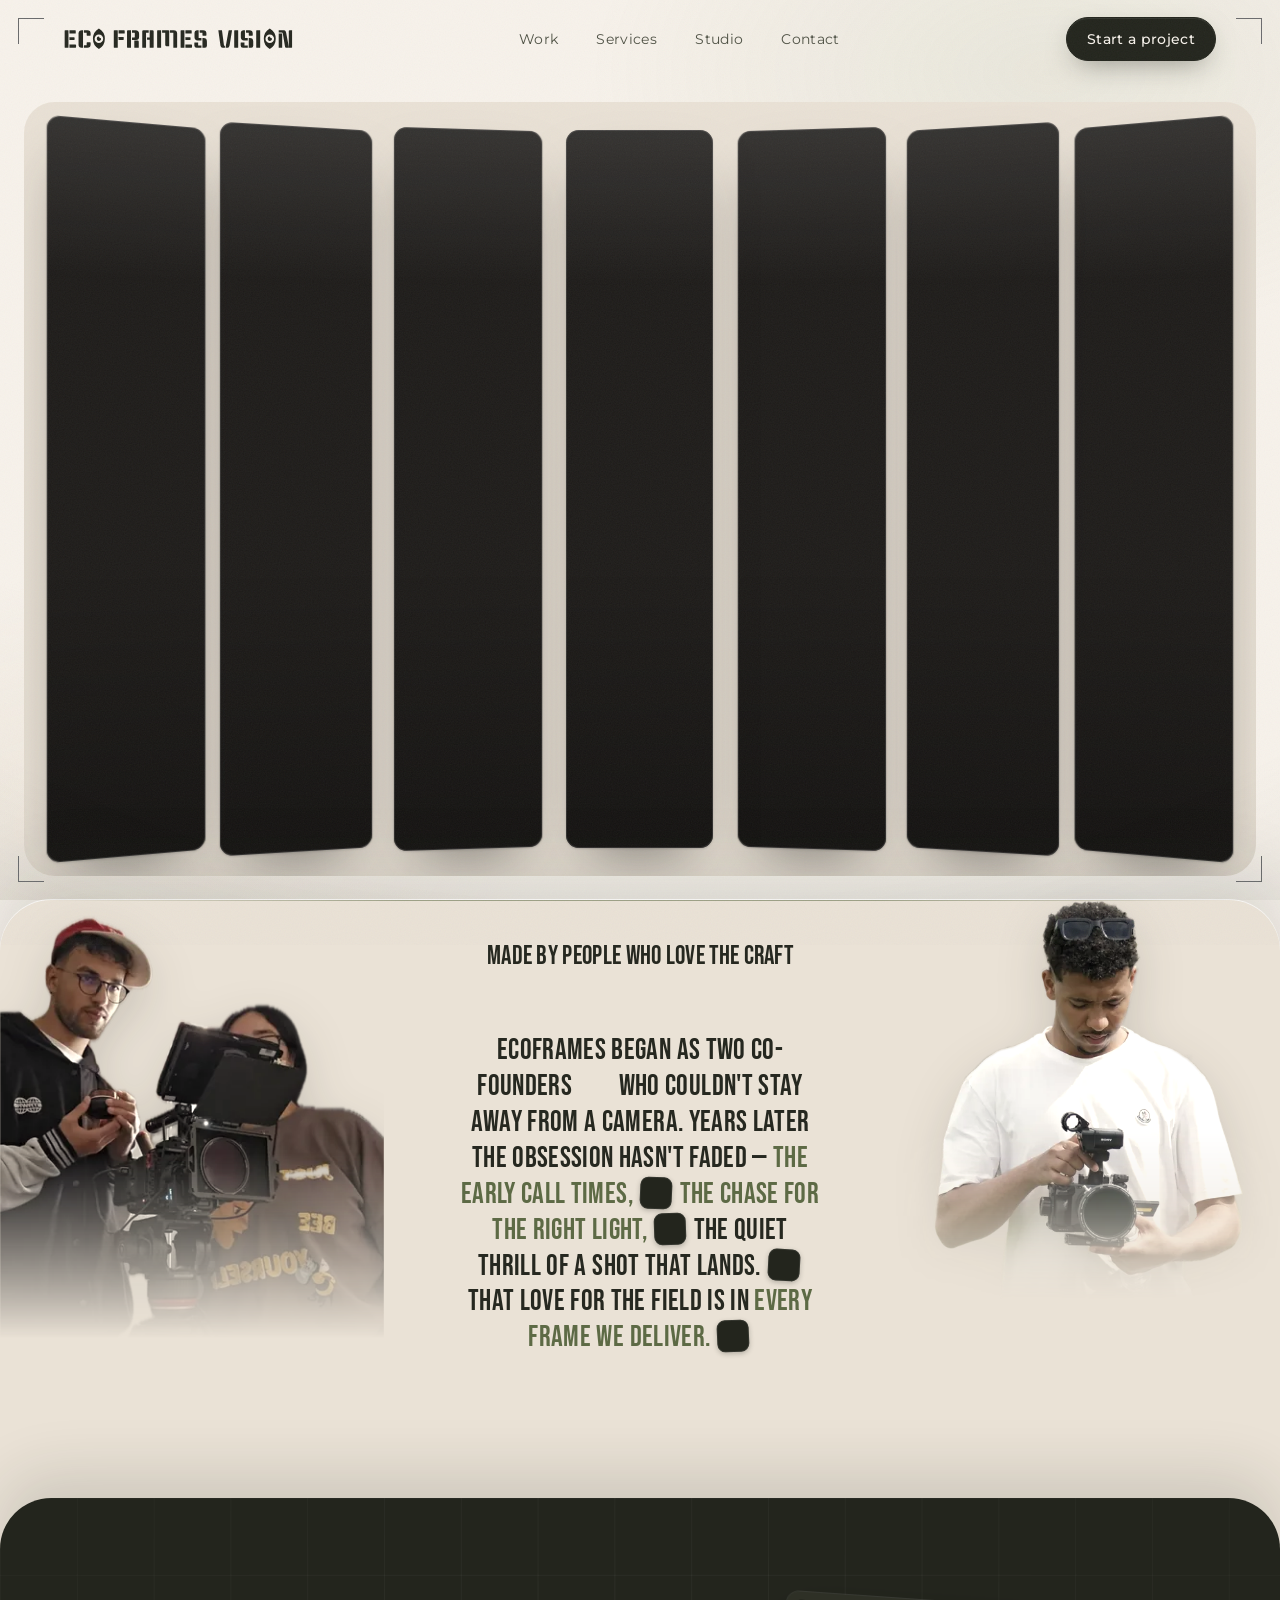
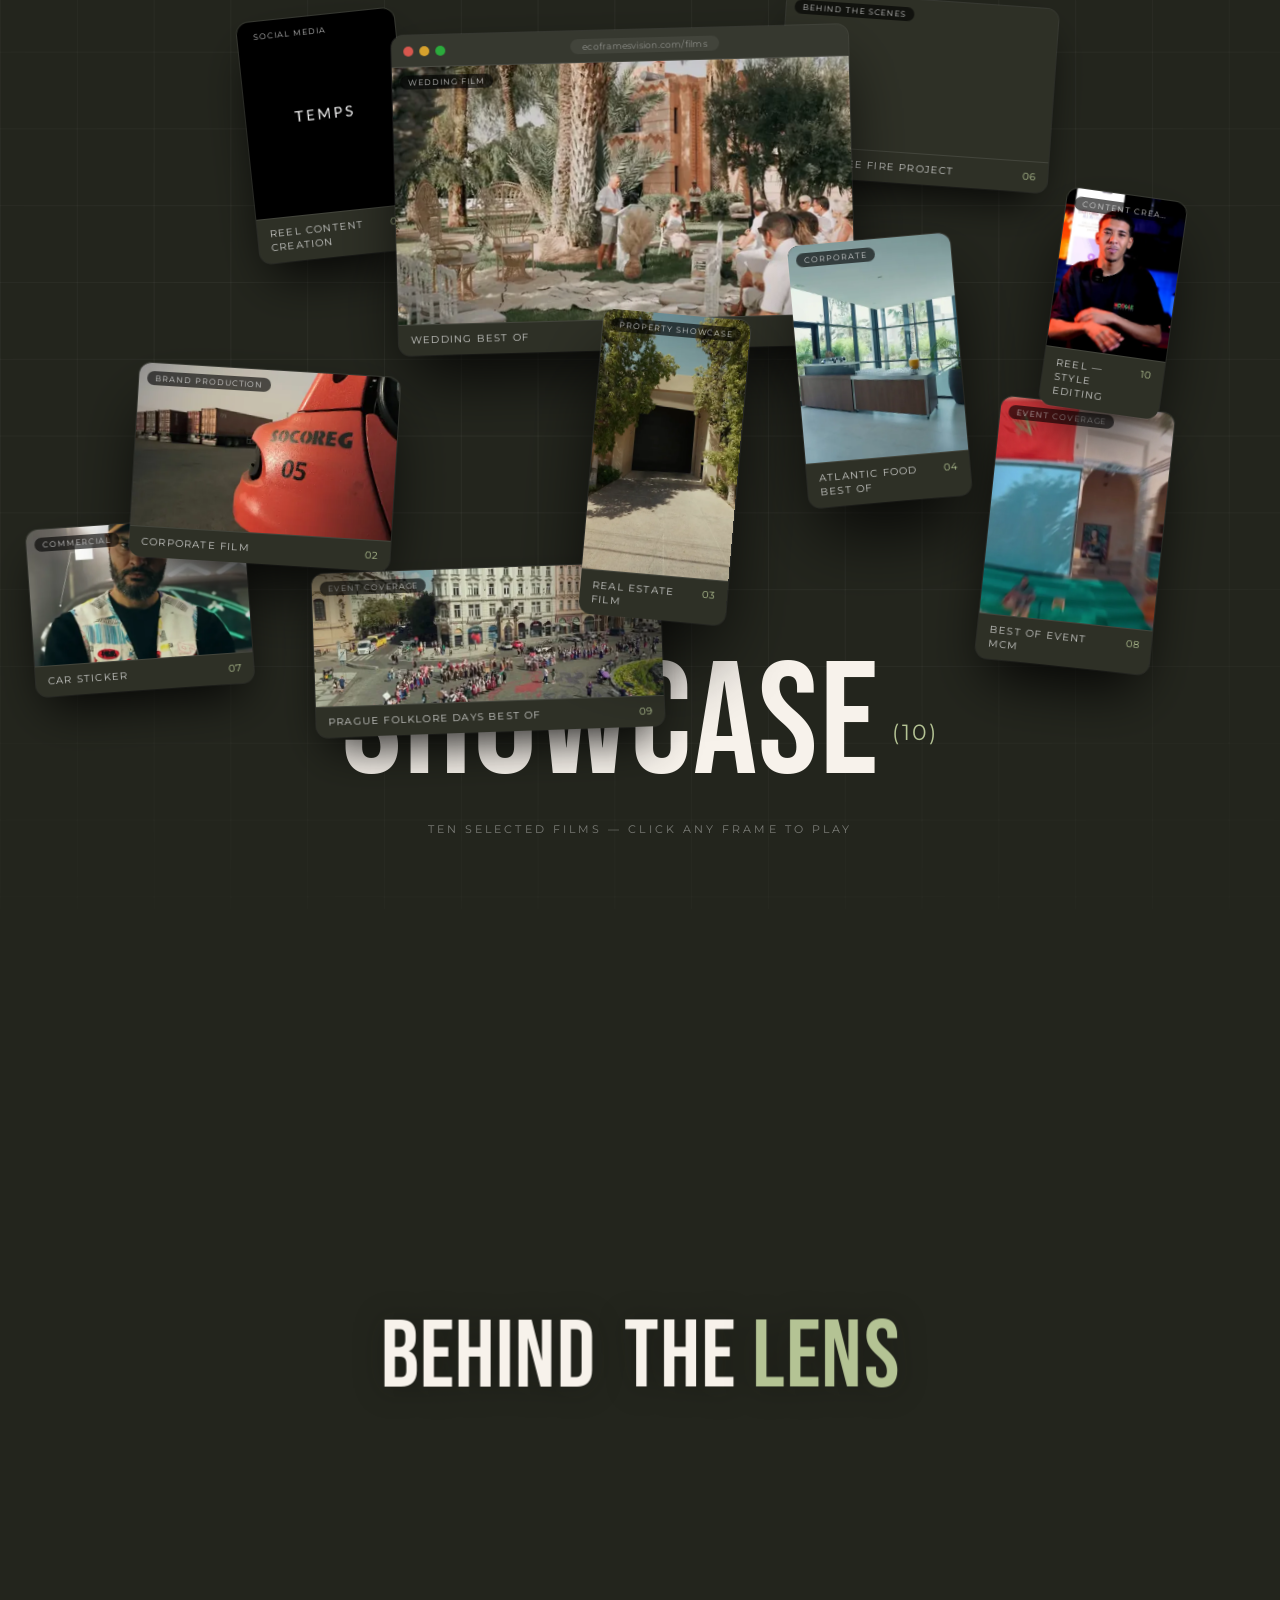
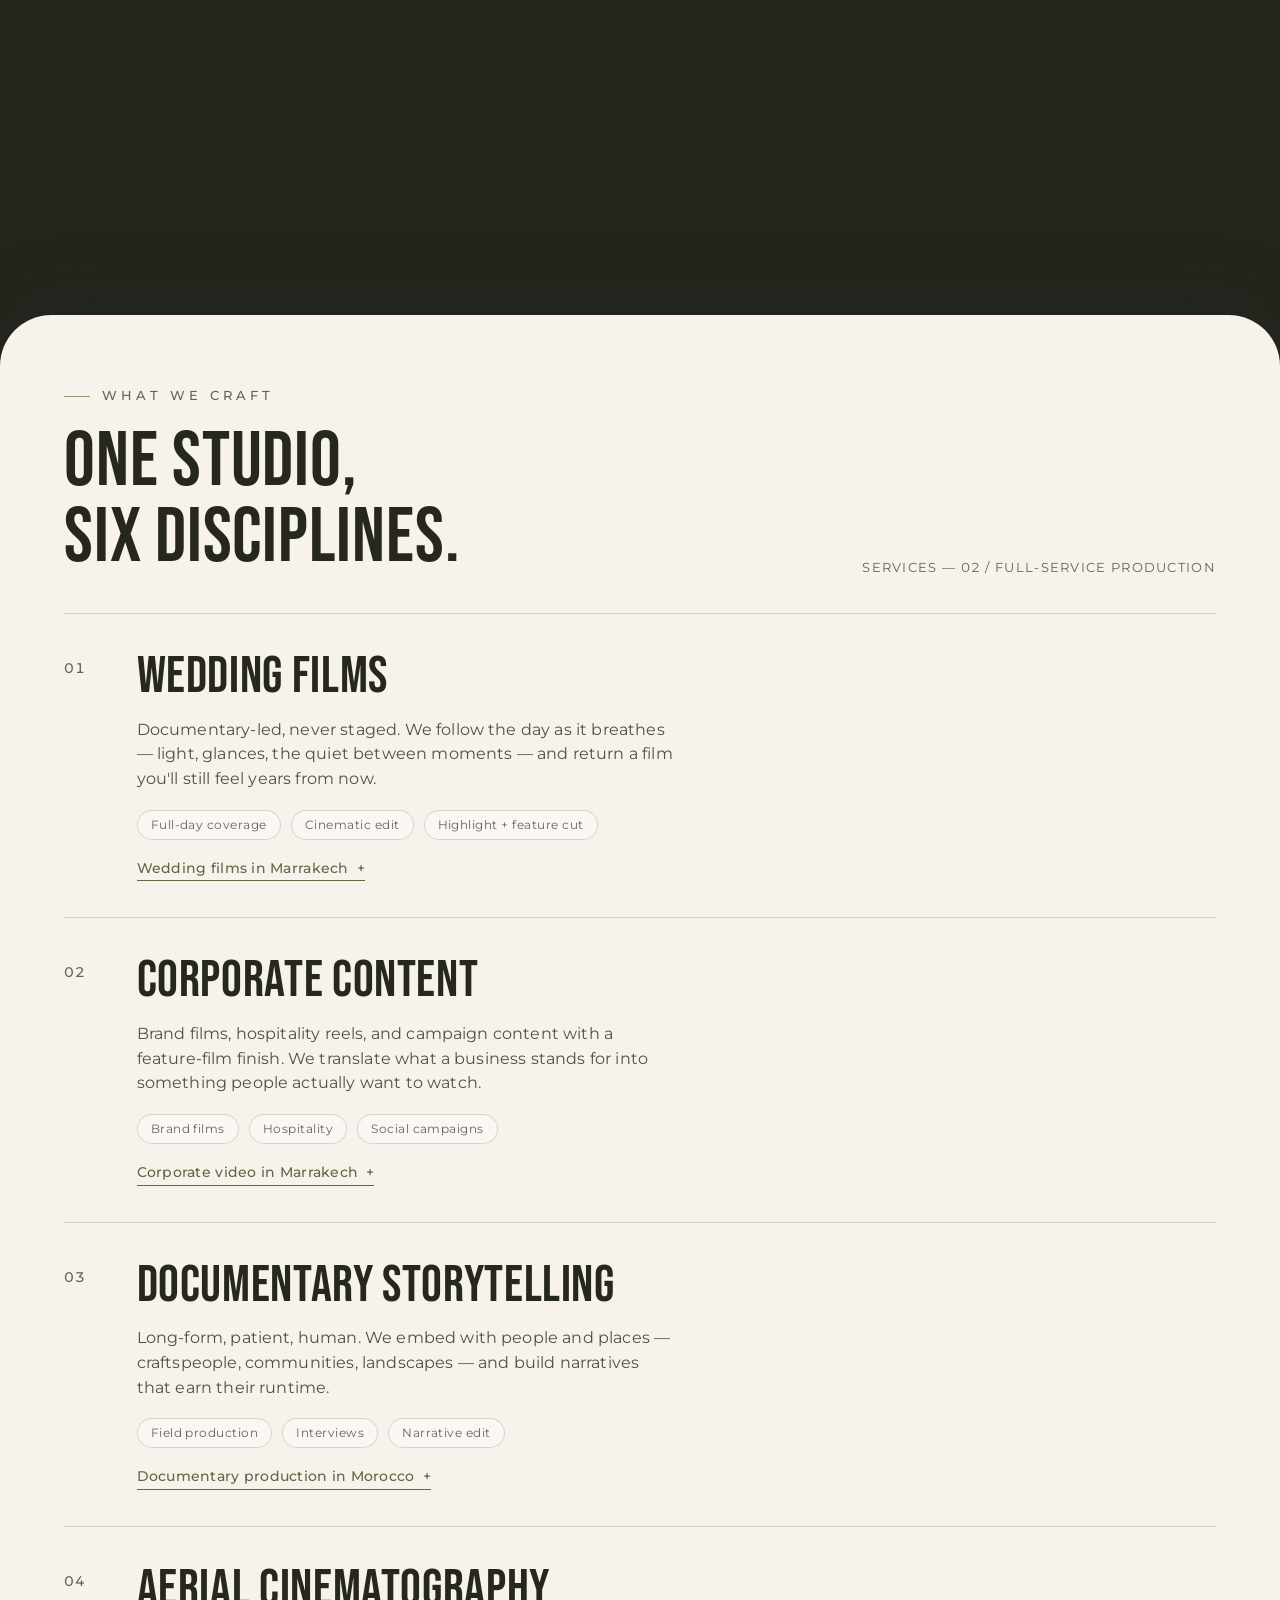
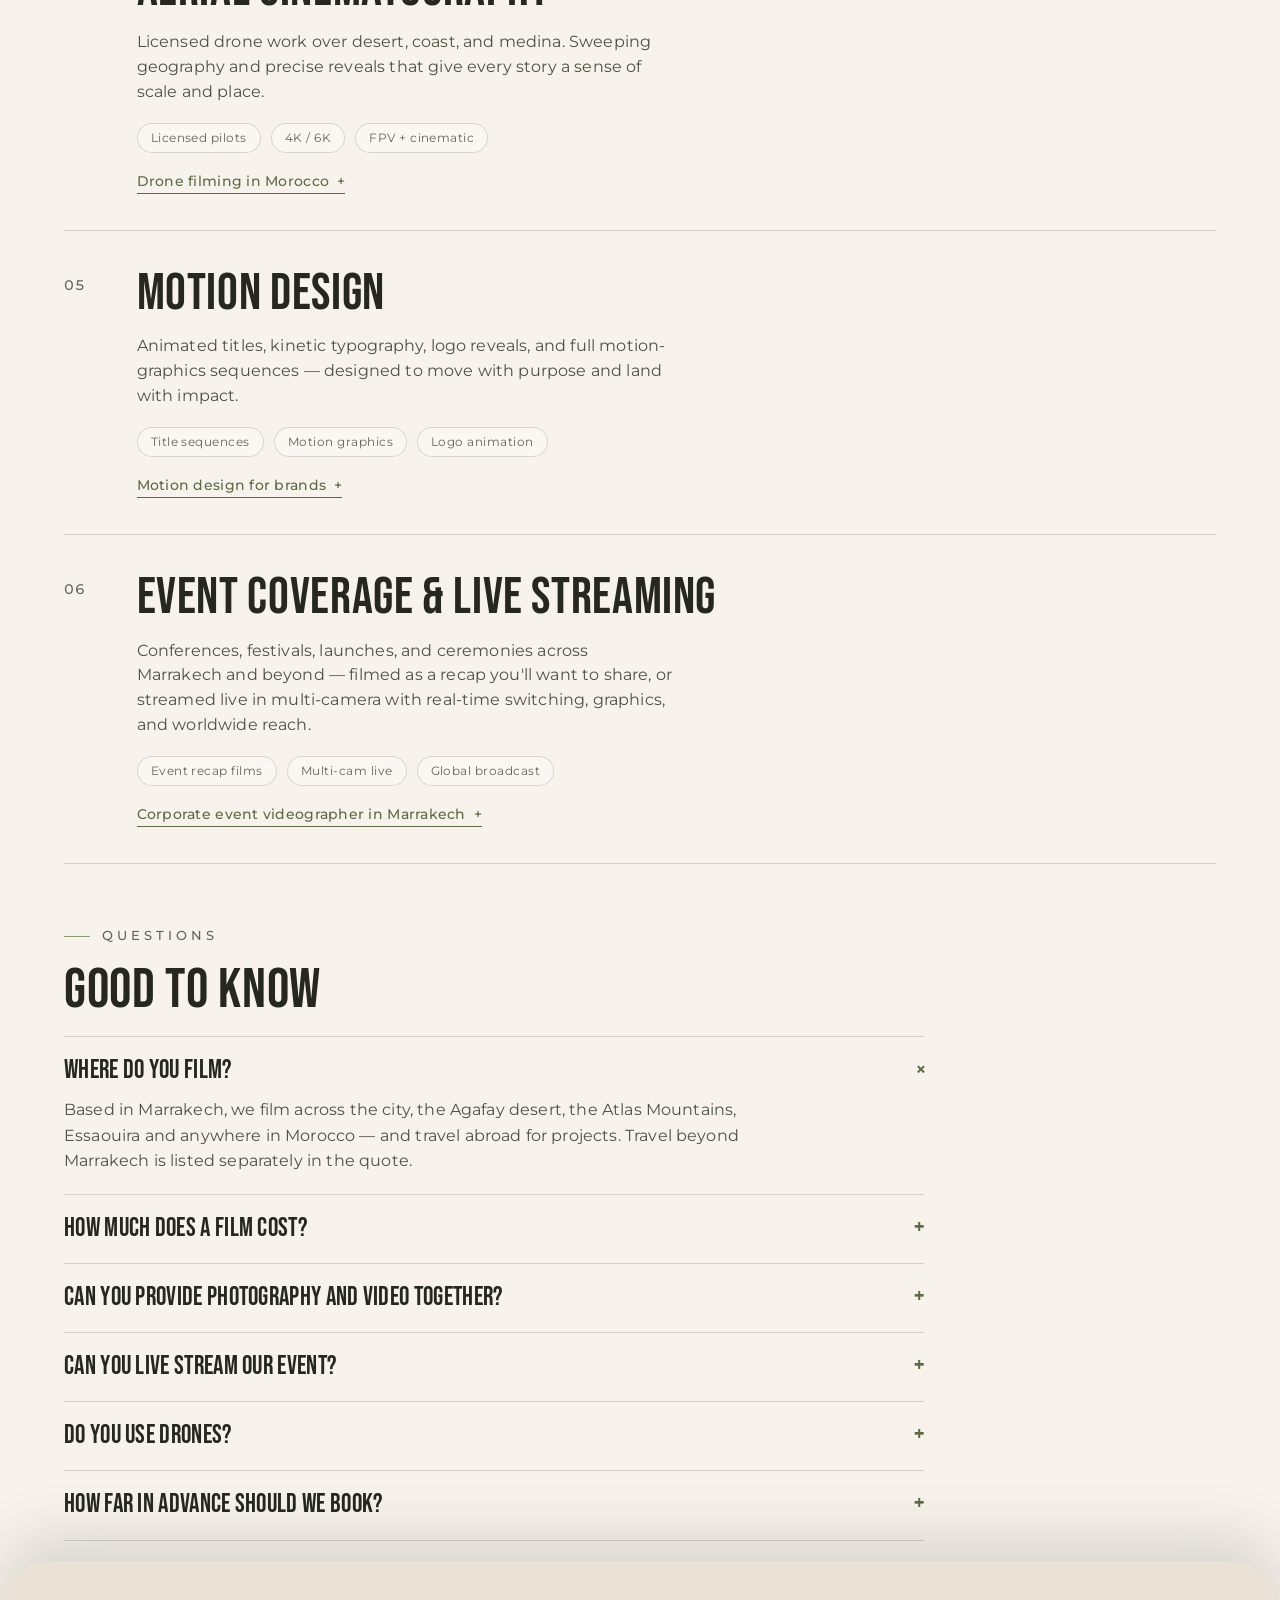
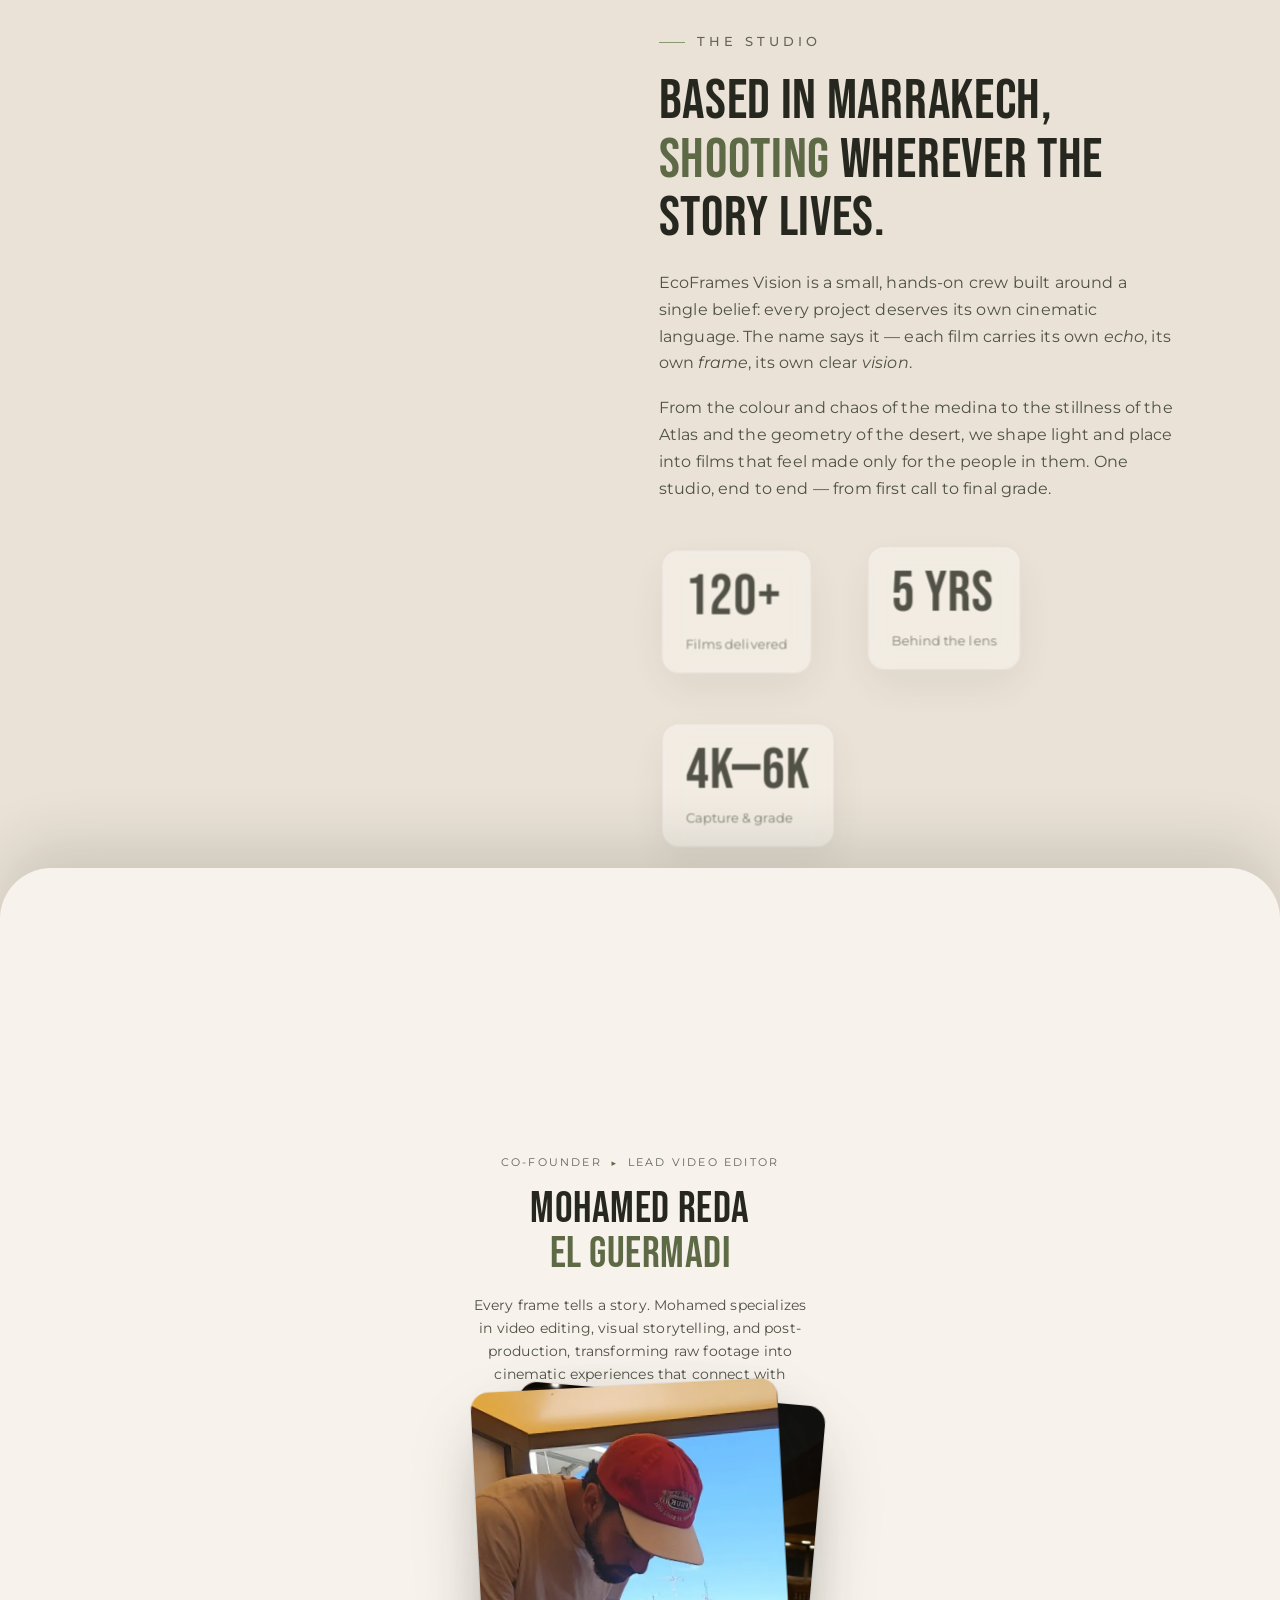
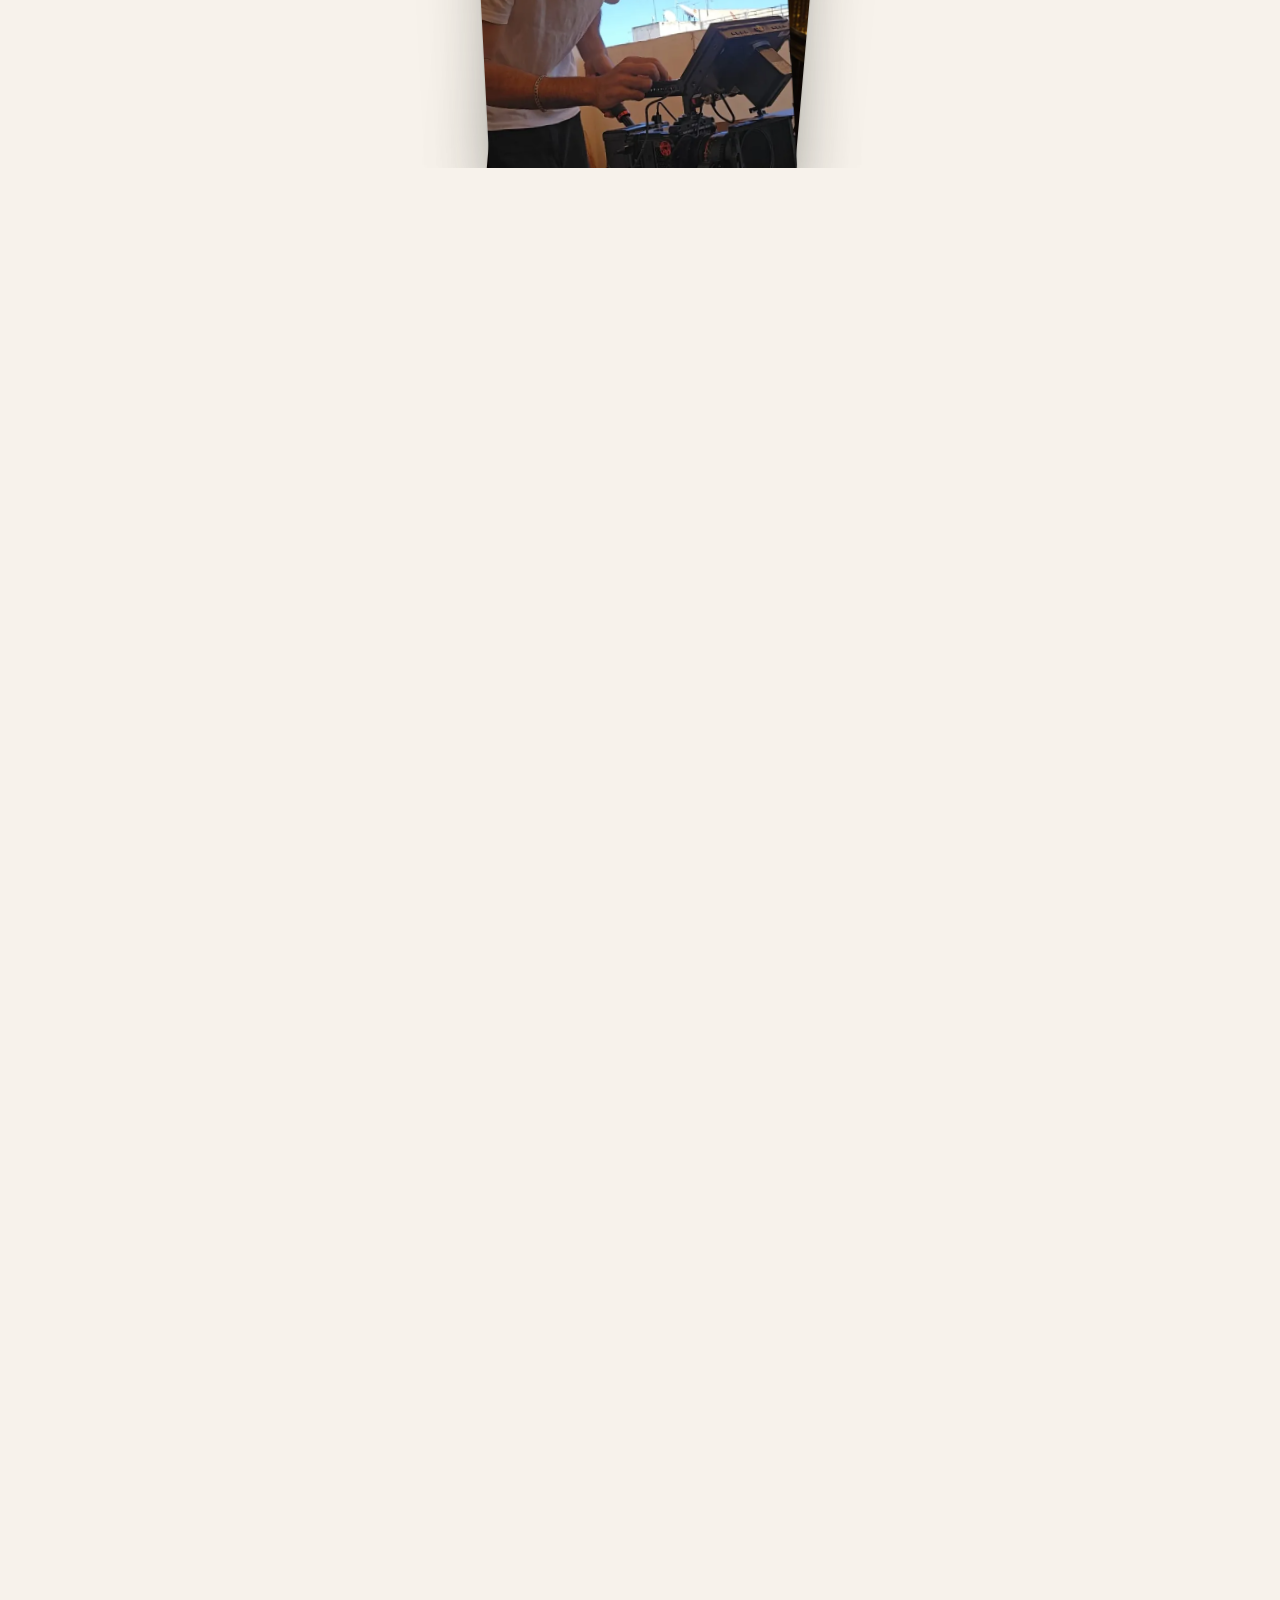
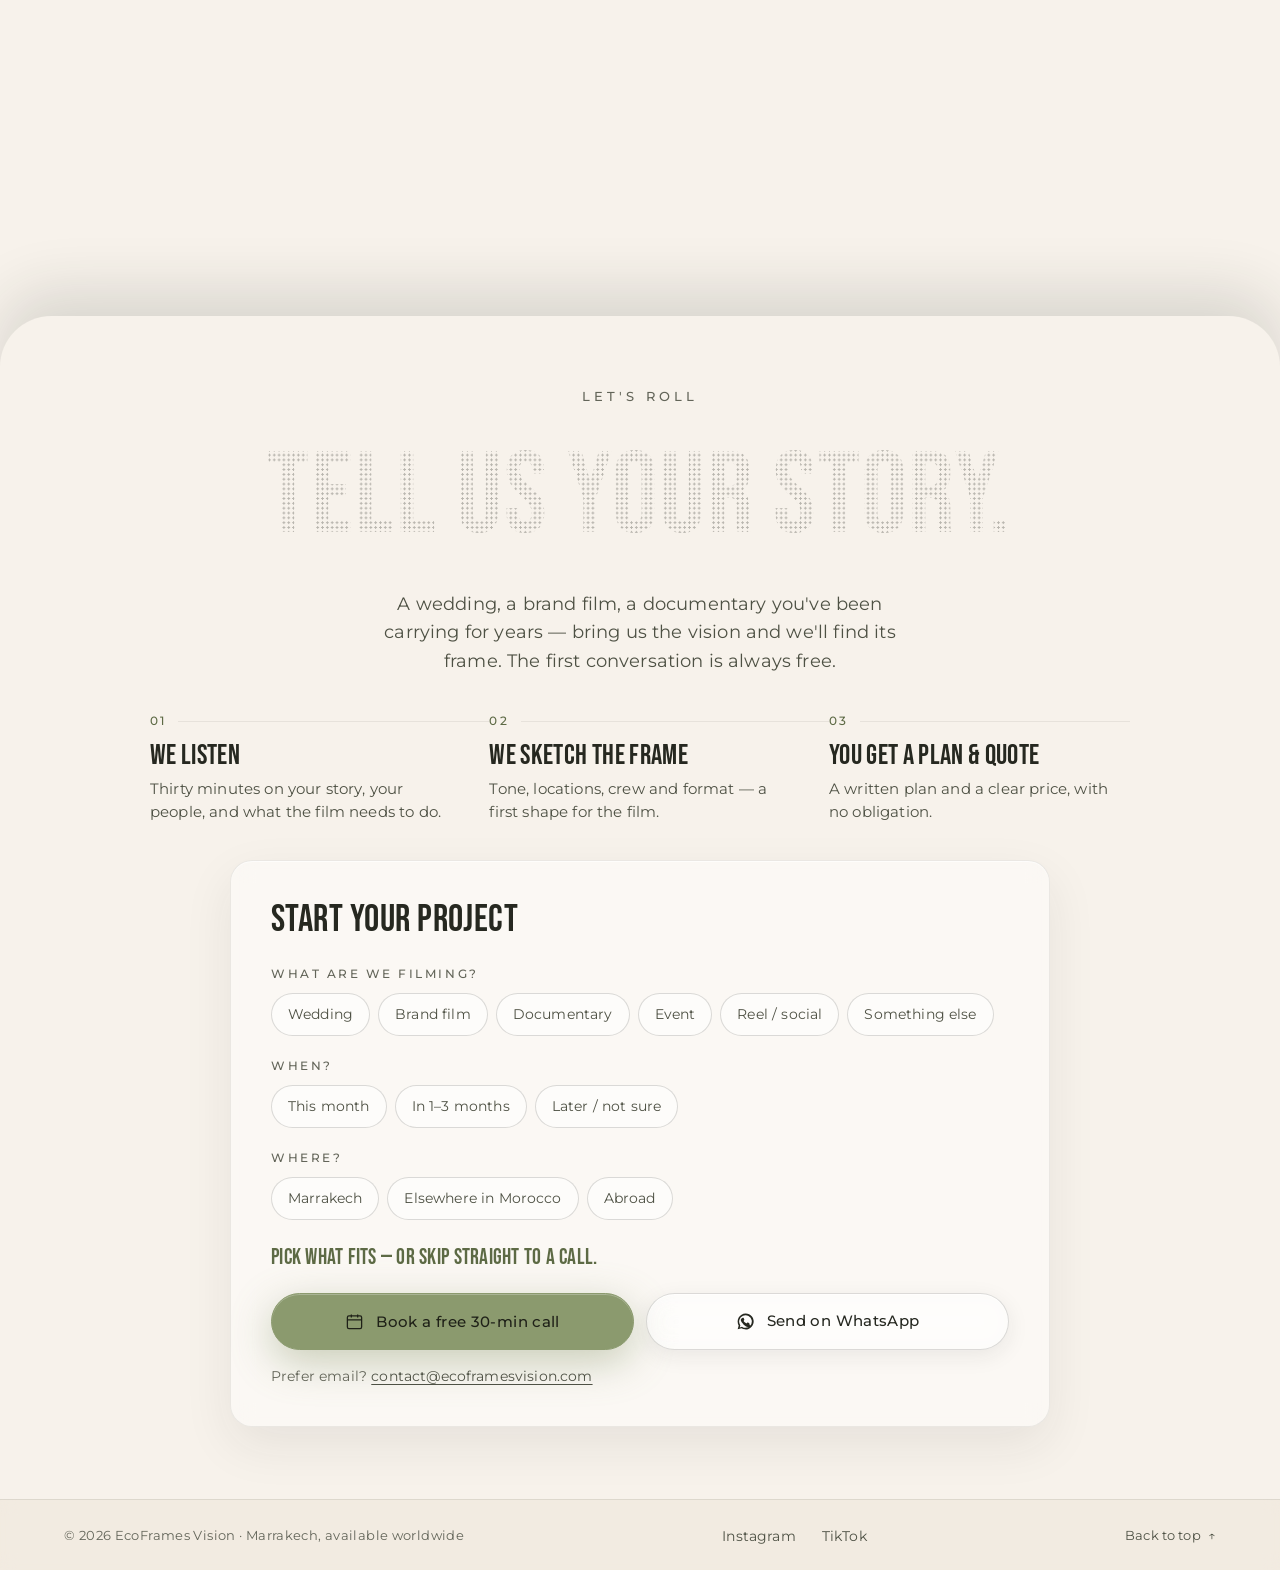
==== commit 5701597f: "Add a main heading for search; cache JS/CSS for a year - Hidden <h1> naming the studio and city (the" ====
--- a/index.html
+++ b/index.html
@@ -129,7 +129,7 @@
 <!-- fonts load without blocking first paint (display=swap shows fallback text meanwhile) -->
 <link href="https://fonts.googleapis.com/css2?family=Montserrat:ital,wght@0,300;0,400;0,500;0,600;1,300;1,500&family=Bebas+Neue&display=swap" rel="stylesheet" media="print" onload="this.media='all'" />
 <noscript><link href="https://fonts.googleapis.com/css2?family=Montserrat:ital,wght@0,300;0,400;0,500;0,600;1,300;1,500&family=Bebas+Neue&display=swap" rel="stylesheet" /></noscript>
-<link rel="stylesheet" href="css/styles.css?v=20261017-3" />
+<link rel="stylesheet" href="css/styles.css?v=20261019-1" />
 <link rel="stylesheet" href="js/hero-cards/hero-cards.css?v=20261017-1" />
 <!-- the hero poster is the first big paint; fetch it now instead of after the hero bundle mounts -->
 <link rel="preload" as="image" href="assets/videos/hero/hero-poster.jpg?v=20261016" fetchpriority="high" />
@@ -204,6 +204,8 @@
 
 <!-- hero pins while the statement slides up over it (curtain transition) -->
 <div class="curtain">
+<!-- the hero is all picture and 3D logo, so the page's main heading is read by search engines and screen readers only -->
+<h1 class="sr-only">EcoFrames Vision — cinematic video production studio in Marrakech, Morocco</h1>
 <!-- ===== HERO — seven cards slicing one showreel (React, built from "ECOFRAMES FINAL": npm run build:embed) ===== -->
 <div class="hero-cards"
      data-hero-cards
@@ -455,16 +457,16 @@
 <section class="bts" id="gallery" data-recede aria-label="Gallery: behind the lens">
   <div class="bts-sticky">
     <div class="bts-frame">
-      <figure class="bts-slide"><img src="assets/images/gallery/restaurant-5.webp?v=20261005-1" srcset="assets/images/gallery/restaurant-5-800w.webp?v=20261005-1 800w, assets/images/gallery/restaurant-5-1200w.webp?v=20261005-1 1200w, assets/images/gallery/restaurant-5.webp?v=20261005-1 1600w" sizes="(max-width: 900px) 100vw, 62vw" alt="Guest at the buffet" loading="lazy" decoding="async" /></figure>
-      <figure class="bts-slide"><img src="assets/images/gallery/restaurant-7.webp?v=20261005-1" srcset="assets/images/gallery/restaurant-7-800w.webp?v=20261005-1 800w, assets/images/gallery/restaurant-7-1200w.webp?v=20261005-1 1200w, assets/images/gallery/restaurant-7.webp?v=20261005-1 1600w" sizes="(max-width: 900px) 100vw, 62vw" alt="Lifting the cloche" loading="lazy" decoding="async" /></figure>
-      <figure class="bts-slide"><img src="assets/images/gallery/restaurant-15.webp?v=20261005-1" srcset="assets/images/gallery/restaurant-15-800w.webp?v=20261005-1 800w, assets/images/gallery/restaurant-15-1200w.webp?v=20261005-1 1200w, assets/images/gallery/restaurant-15.webp?v=20261005-1 1600w" sizes="(max-width: 900px) 100vw, 62vw" alt="Tropical fruit display" loading="lazy" decoding="async" /></figure>
-      <figure class="bts-slide"><img src="assets/images/gallery/restaurant-10.webp?v=20261005-1" srcset="assets/images/gallery/restaurant-10-800w.webp?v=20261005-1 800w, assets/images/gallery/restaurant-10-1200w.webp?v=20261005-1 1200w, assets/images/gallery/restaurant-10.webp?v=20261005-1 1600w" sizes="(max-width: 900px) 100vw, 62vw" alt="Skewers, plated" loading="lazy" decoding="async" /></figure>
-      <figure class="bts-slide"><img src="assets/images/gallery/restaurant-23.webp?v=20261005-1" srcset="assets/images/gallery/restaurant-23-800w.webp?v=20261005-1 800w, assets/images/gallery/restaurant-23-1200w.webp?v=20261005-1 1200w, assets/images/gallery/restaurant-23.webp?v=20261005-1 1600w" sizes="(max-width: 900px) 100vw, 62vw" alt="Chef serving from the chafing dish" loading="lazy" decoding="async" /></figure>
-      <figure class="bts-slide"><img src="assets/images/gallery/restaurant-21.webp?v=20261005-1" srcset="assets/images/gallery/restaurant-21-800w.webp?v=20261005-1 800w, assets/images/gallery/restaurant-21-1200w.webp?v=20261005-1 1200w, assets/images/gallery/restaurant-21.webp?v=20261005-1 1600w" sizes="(max-width: 900px) 100vw, 62vw" alt="Salad station" loading="lazy" decoding="async" /></figure>
-      <figure class="bts-slide"><img src="assets/images/gallery/restaurant-6.webp?v=20261005-1" srcset="assets/images/gallery/restaurant-6-800w.webp?v=20261005-1 800w, assets/images/gallery/restaurant-6-1200w.webp?v=20261005-1 1200w, assets/images/gallery/restaurant-6.webp?v=20261005-1 1600w" sizes="(max-width: 900px) 100vw, 62vw" alt="The full buffet" loading="lazy" decoding="async" /></figure>
-      <figure class="bts-slide"><img src="assets/images/gallery/restaurant-37.webp?v=20261005-1" srcset="assets/images/gallery/restaurant-37-800w.webp?v=20261005-1 800w, assets/images/gallery/restaurant-37-1200w.webp?v=20261005-1 1200w, assets/images/gallery/restaurant-37.webp?v=20261005-1 1600w" sizes="(max-width: 900px) 100vw, 62vw" alt="Plated main course" loading="lazy" decoding="async" /></figure>
-      <figure class="bts-slide"><img src="assets/images/gallery/restaurant-26.webp?v=20261005-1" srcset="assets/images/gallery/restaurant-26-800w.webp?v=20261005-1 800w, assets/images/gallery/restaurant-26-1200w.webp?v=20261005-1 1200w, assets/images/gallery/restaurant-26.webp?v=20261005-1 1600w" sizes="(max-width: 900px) 100vw, 62vw" alt="Fresh bread rolls" loading="lazy" decoding="async" /></figure>
-      <figure class="bts-slide"><img src="assets/images/gallery/restaurant-1.webp?v=20261005-1" srcset="assets/images/gallery/restaurant-1-800w.webp?v=20261005-1 800w, assets/images/gallery/restaurant-1-1200w.webp?v=20261005-1 1200w, assets/images/gallery/restaurant-1.webp?v=20261005-1 1600w" sizes="(max-width: 900px) 100vw, 62vw" alt="Silver service" loading="lazy" decoding="async" /></figure>
+      <figure class="bts-slide"><img src="assets/images/gallery/restaurant-5.webp?v=20261005-1" srcset="assets/images/gallery/restaurant-5-800w.webp?v=20261005-1 800w, assets/images/gallery/restaurant-5-1200w.webp?v=20261005-1 1200w, assets/images/gallery/restaurant-5.webp?v=20261005-1 1600w" sizes="(max-width: 759px) 90vw, min(64vw, 1120px)" alt="Guest at the buffet" loading="lazy" decoding="async" /></figure>
+      <figure class="bts-slide"><img src="assets/images/gallery/restaurant-7.webp?v=20261005-1" srcset="assets/images/gallery/restaurant-7-800w.webp?v=20261005-1 800w, assets/images/gallery/restaurant-7-1200w.webp?v=20261005-1 1200w, assets/images/gallery/restaurant-7.webp?v=20261005-1 1600w" sizes="(max-width: 759px) 90vw, min(64vw, 1120px)" alt="Lifting the cloche" loading="lazy" decoding="async" /></figure>
+      <figure class="bts-slide"><img src="assets/images/gallery/restaurant-15.webp?v=20261005-1" srcset="assets/images/gallery/restaurant-15-800w.webp?v=20261005-1 800w, assets/images/gallery/restaurant-15-1200w.webp?v=20261005-1 1200w, assets/images/gallery/restaurant-15.webp?v=20261005-1 1600w" sizes="(max-width: 759px) 90vw, min(64vw, 1120px)" alt="Tropical fruit display" loading="lazy" decoding="async" /></figure>
+      <figure class="bts-slide"><img src="assets/images/gallery/restaurant-10.webp?v=20261005-1" srcset="assets/images/gallery/restaurant-10-800w.webp?v=20261005-1 800w, assets/images/gallery/restaurant-10-1200w.webp?v=20261005-1 1200w, assets/images/gallery/restaurant-10.webp?v=20261005-1 1600w" sizes="(max-width: 759px) 90vw, min(64vw, 1120px)" alt="Skewers, plated" loading="lazy" decoding="async" /></figure>
+      <figure class="bts-slide"><img src="assets/images/gallery/restaurant-23.webp?v=20261005-1" srcset="assets/images/gallery/restaurant-23-800w.webp?v=20261005-1 800w, assets/images/gallery/restaurant-23-1200w.webp?v=20261005-1 1200w, assets/images/gallery/restaurant-23.webp?v=20261005-1 1600w" sizes="(max-width: 759px) 90vw, min(64vw, 1120px)" alt="Chef serving from the chafing dish" loading="lazy" decoding="async" /></figure>
+      <figure class="bts-slide"><img src="assets/images/gallery/restaurant-21.webp?v=20261005-1" srcset="assets/images/gallery/restaurant-21-800w.webp?v=20261005-1 800w, assets/images/gallery/restaurant-21-1200w.webp?v=20261005-1 1200w, assets/images/gallery/restaurant-21.webp?v=20261005-1 1600w" sizes="(max-width: 759px) 90vw, min(64vw, 1120px)" alt="Salad station" loading="lazy" decoding="async" /></figure>
+      <figure class="bts-slide"><img src="assets/images/gallery/restaurant-6.webp?v=20261005-1" srcset="assets/images/gallery/restaurant-6-800w.webp?v=20261005-1 800w, assets/images/gallery/restaurant-6-1200w.webp?v=20261005-1 1200w, assets/images/gallery/restaurant-6.webp?v=20261005-1 1600w" sizes="(max-width: 759px) 90vw, min(64vw, 1120px)" alt="The full buffet" loading="lazy" decoding="async" /></figure>
+      <figure class="bts-slide"><img src="assets/images/gallery/restaurant-37.webp?v=20261005-1" srcset="assets/images/gallery/restaurant-37-800w.webp?v=20261005-1 800w, assets/images/gallery/restaurant-37-1200w.webp?v=20261005-1 1200w, assets/images/gallery/restaurant-37.webp?v=20261005-1 1600w" sizes="(max-width: 759px) 90vw, min(64vw, 1120px)" alt="Plated main course" loading="lazy" decoding="async" /></figure>
+      <figure class="bts-slide"><img src="assets/images/gallery/restaurant-26.webp?v=20261005-1" srcset="assets/images/gallery/restaurant-26-800w.webp?v=20261005-1 800w, assets/images/gallery/restaurant-26-1200w.webp?v=20261005-1 1200w, assets/images/gallery/restaurant-26.webp?v=20261005-1 1600w" sizes="(max-width: 759px) 90vw, min(64vw, 1120px)" alt="Fresh bread rolls" loading="lazy" decoding="async" /></figure>
+      <figure class="bts-slide"><img src="assets/images/gallery/restaurant-1.webp?v=20261005-1" srcset="assets/images/gallery/restaurant-1-800w.webp?v=20261005-1 800w, assets/images/gallery/restaurant-1-1200w.webp?v=20261005-1 1200w, assets/images/gallery/restaurant-1.webp?v=20261005-1 1600w" sizes="(max-width: 759px) 90vw, min(64vw, 1120px)" alt="Silver service" loading="lazy" decoding="async" /></figure>
     </div>
     <h2 class="bts-title"><span class="bts-w bts-top">Behind</span> <span class="bts-w bts-bot">the <span class="serif">lens</span></span></h2>
     <div class="bts-meta" aria-hidden="true">
--- a/css/styles.css
+++ b/css/styles.css
@@ -218,6 +218,7 @@
   -webkit-mask-image:radial-gradient(125% 100% at 50% 36%,#000 26%,rgba(0,0,0,.35) 62%,transparent 88%);
   mask-image:radial-gradient(125% 100% at 50% 36%,#000 26%,rgba(0,0,0,.35) 62%,transparent 88%);}
 /* headline overline + h1 */
+.sr-only{position:absolute;width:1px;height:1px;margin:-1px;padding:0;overflow:hidden;clip:rect(0 0 0 0);white-space:nowrap;border:0}
 .ed-over{max-width:24ch}
 .ed-over .k{font-family:var(--font-sans);font-size:12px;letter-spacing:.18em;text-transform:uppercase;color:var(--accent-ink);margin-bottom:14px;display:flex;align-items:center;gap:10px}
 .ed-over .k::before{content:"";width:22px;height:1px;background:var(--terra)}
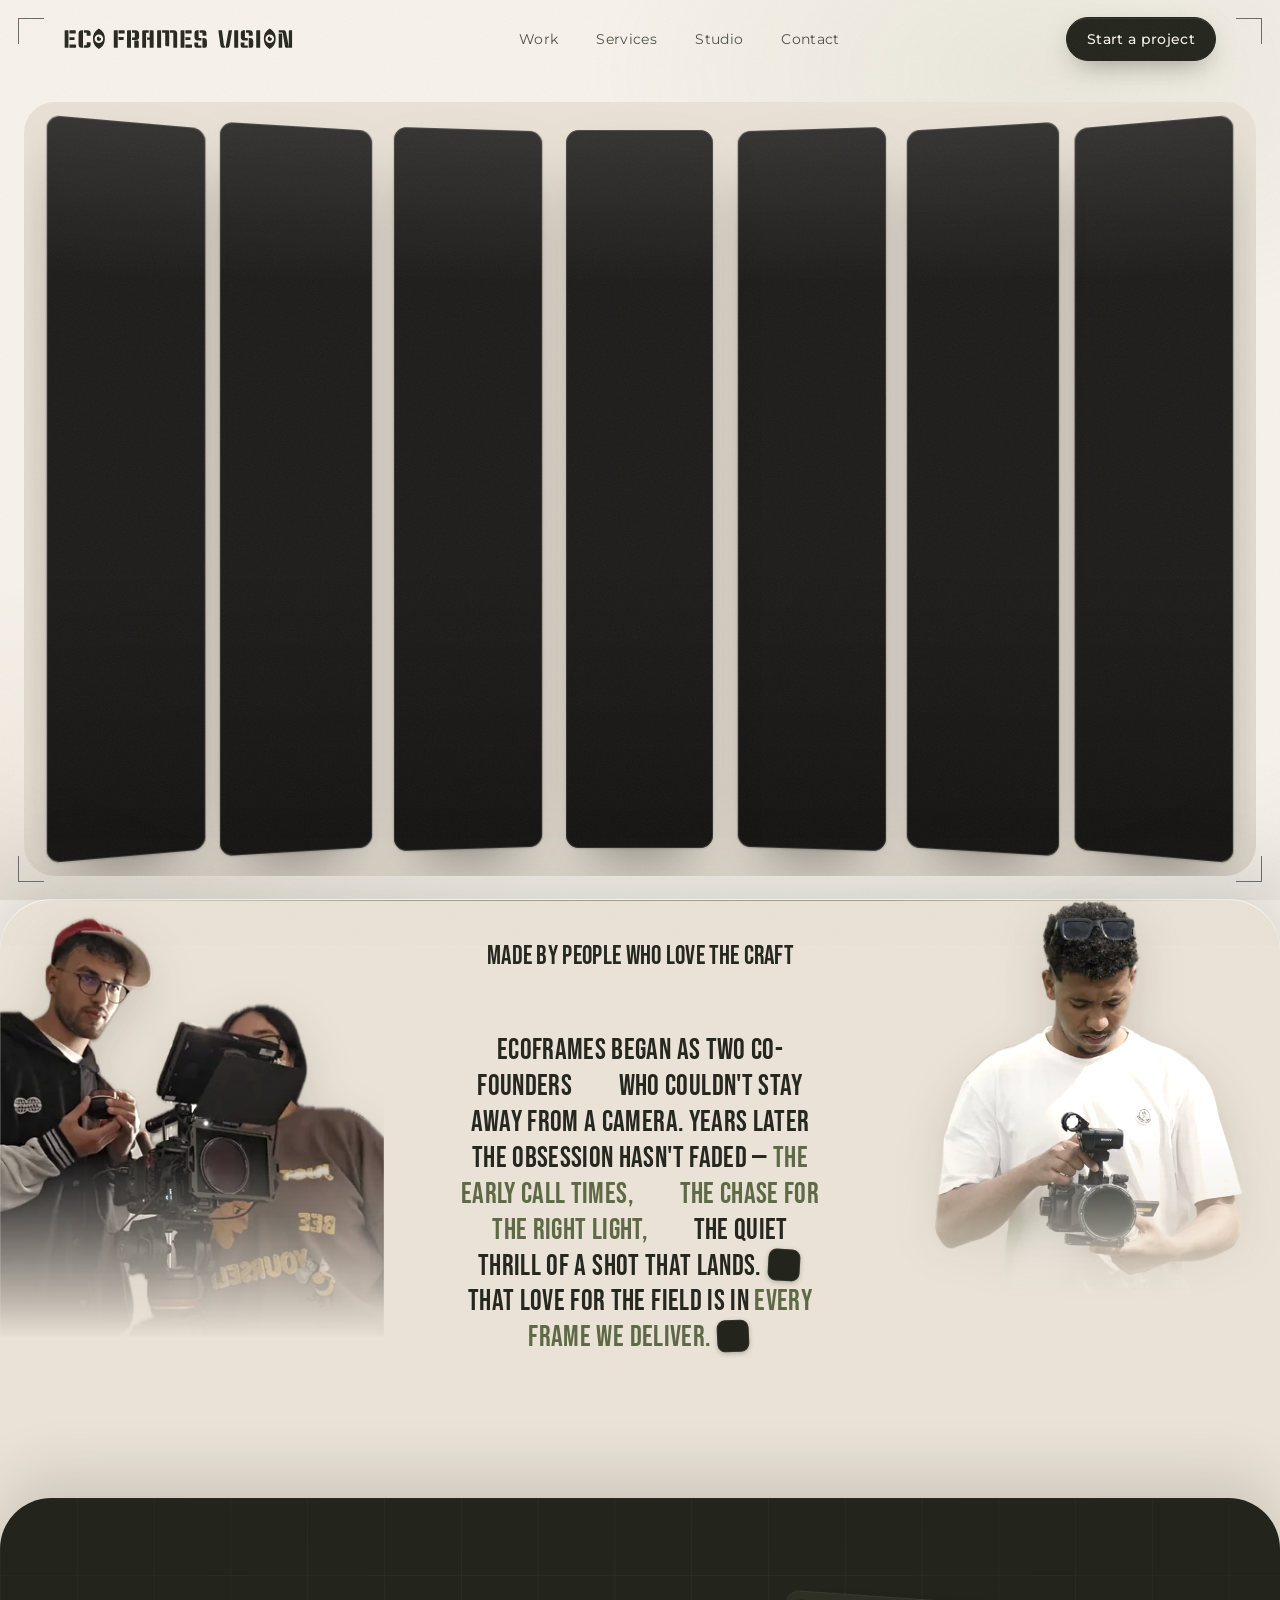
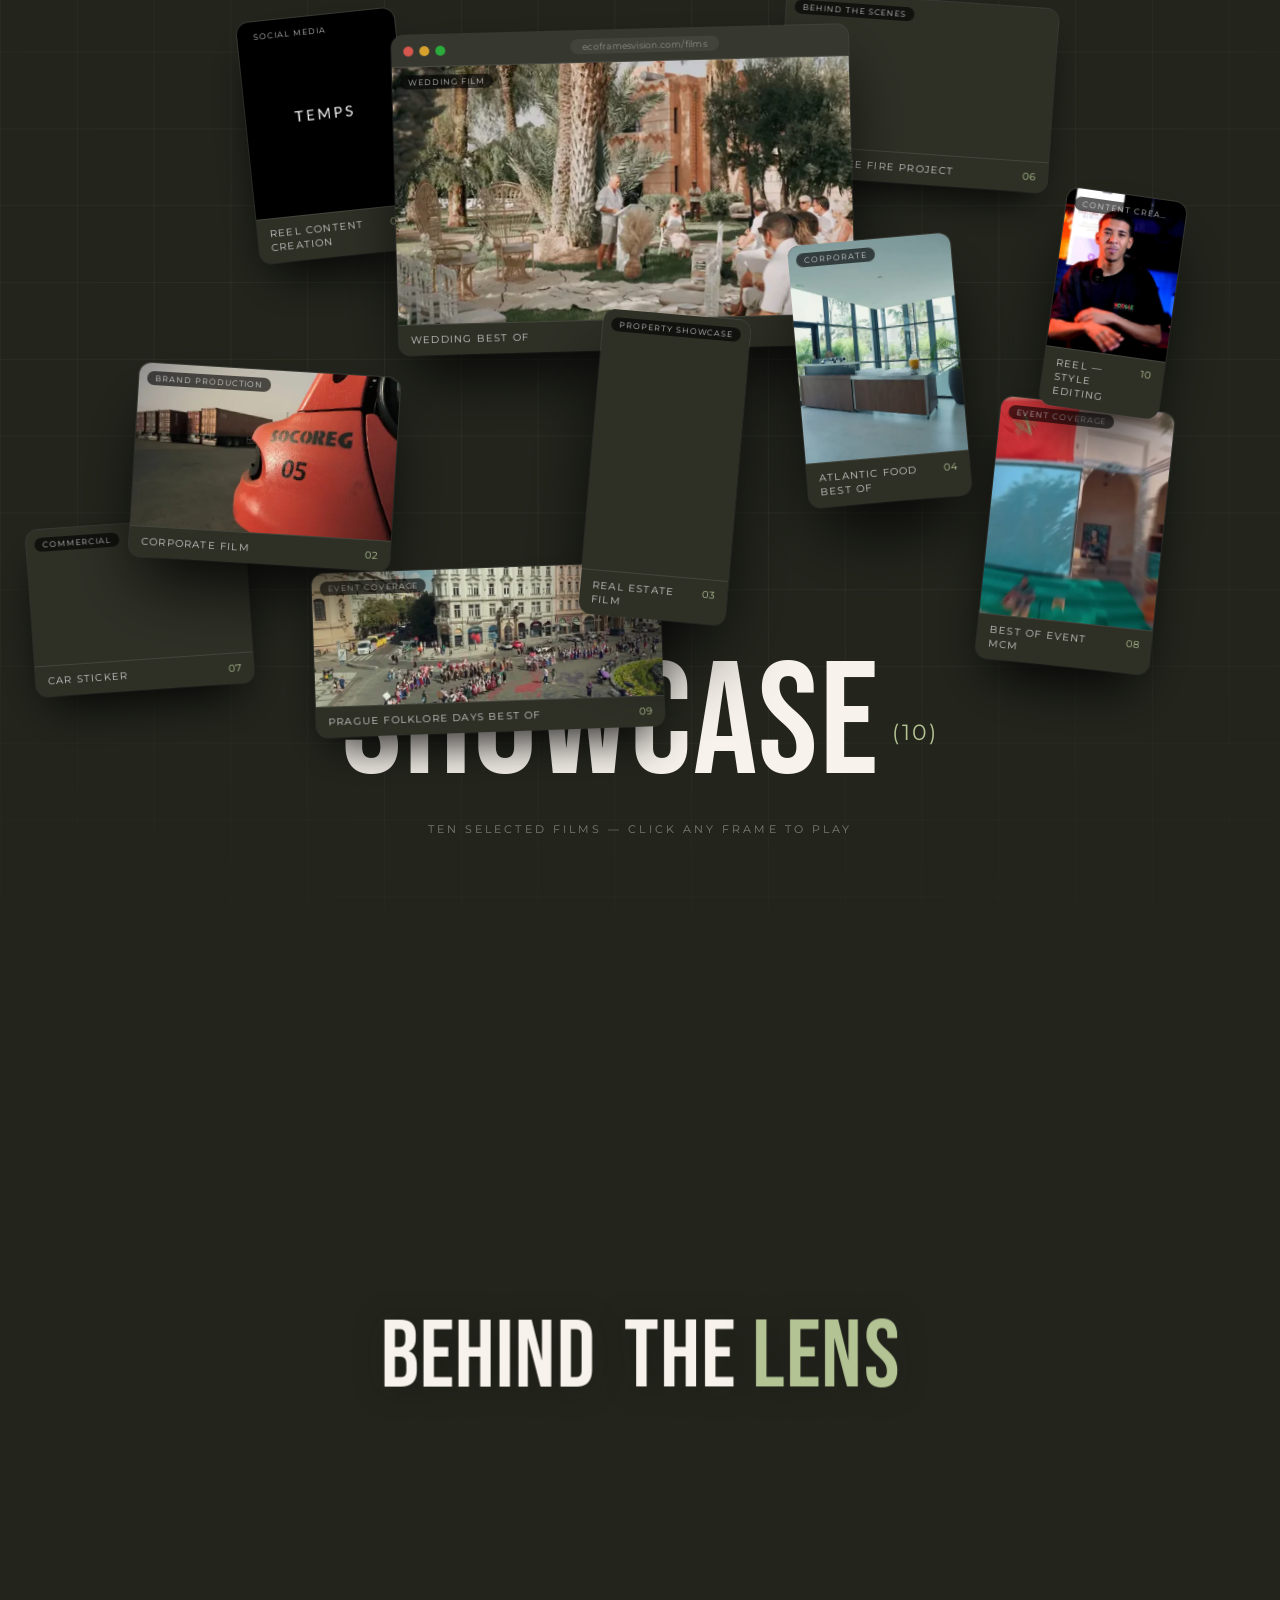
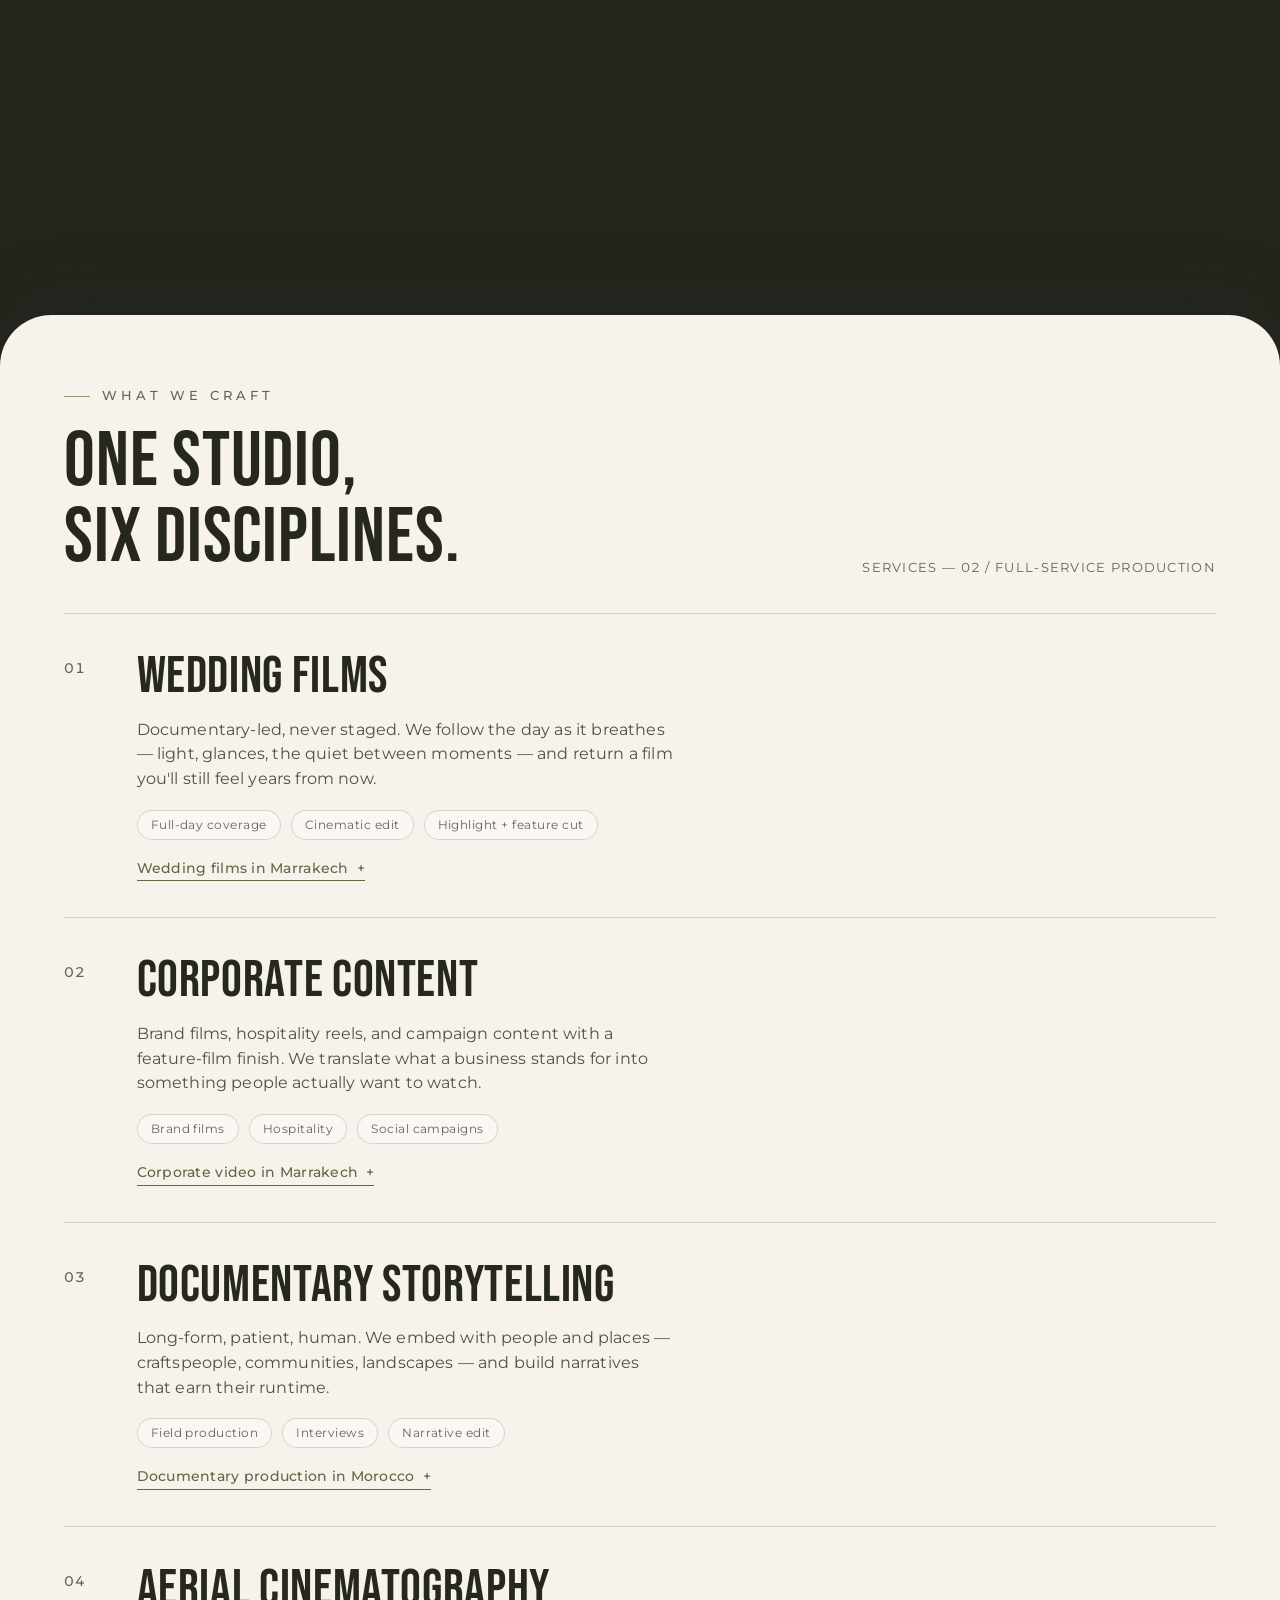
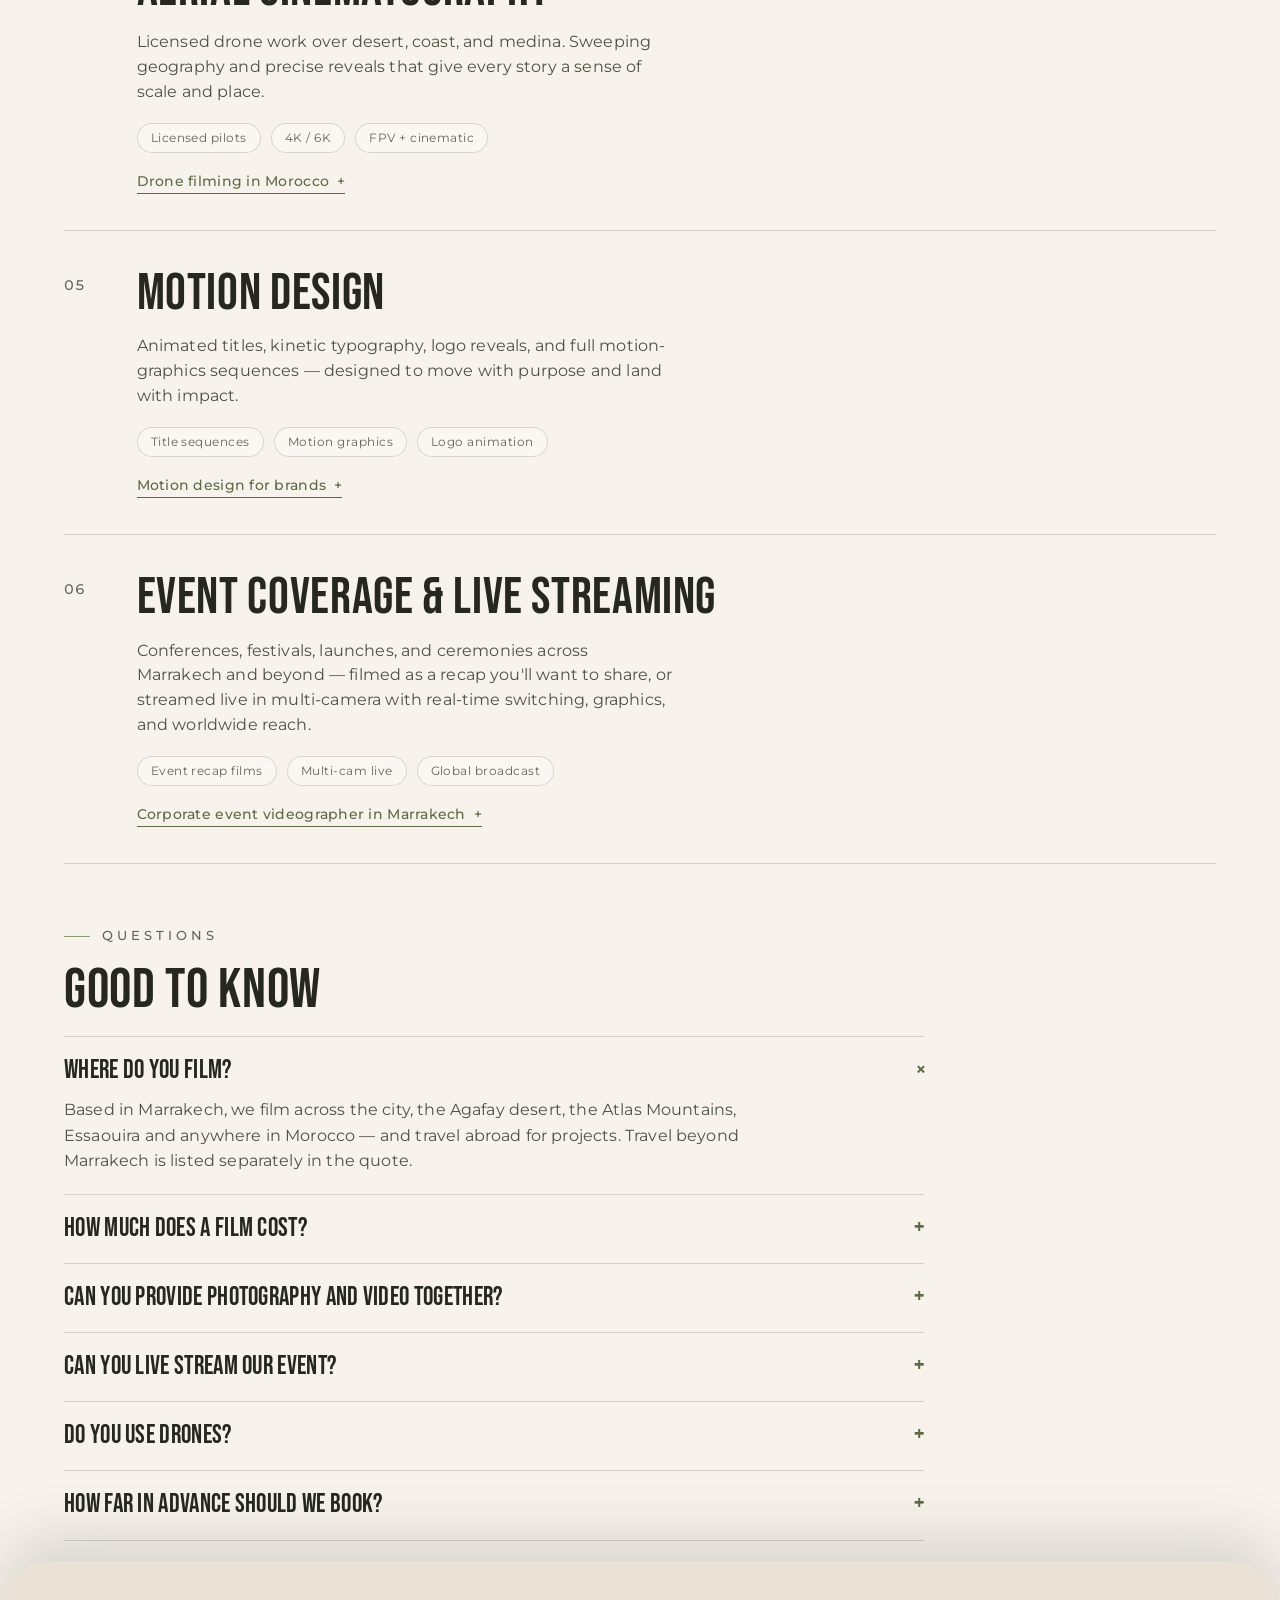
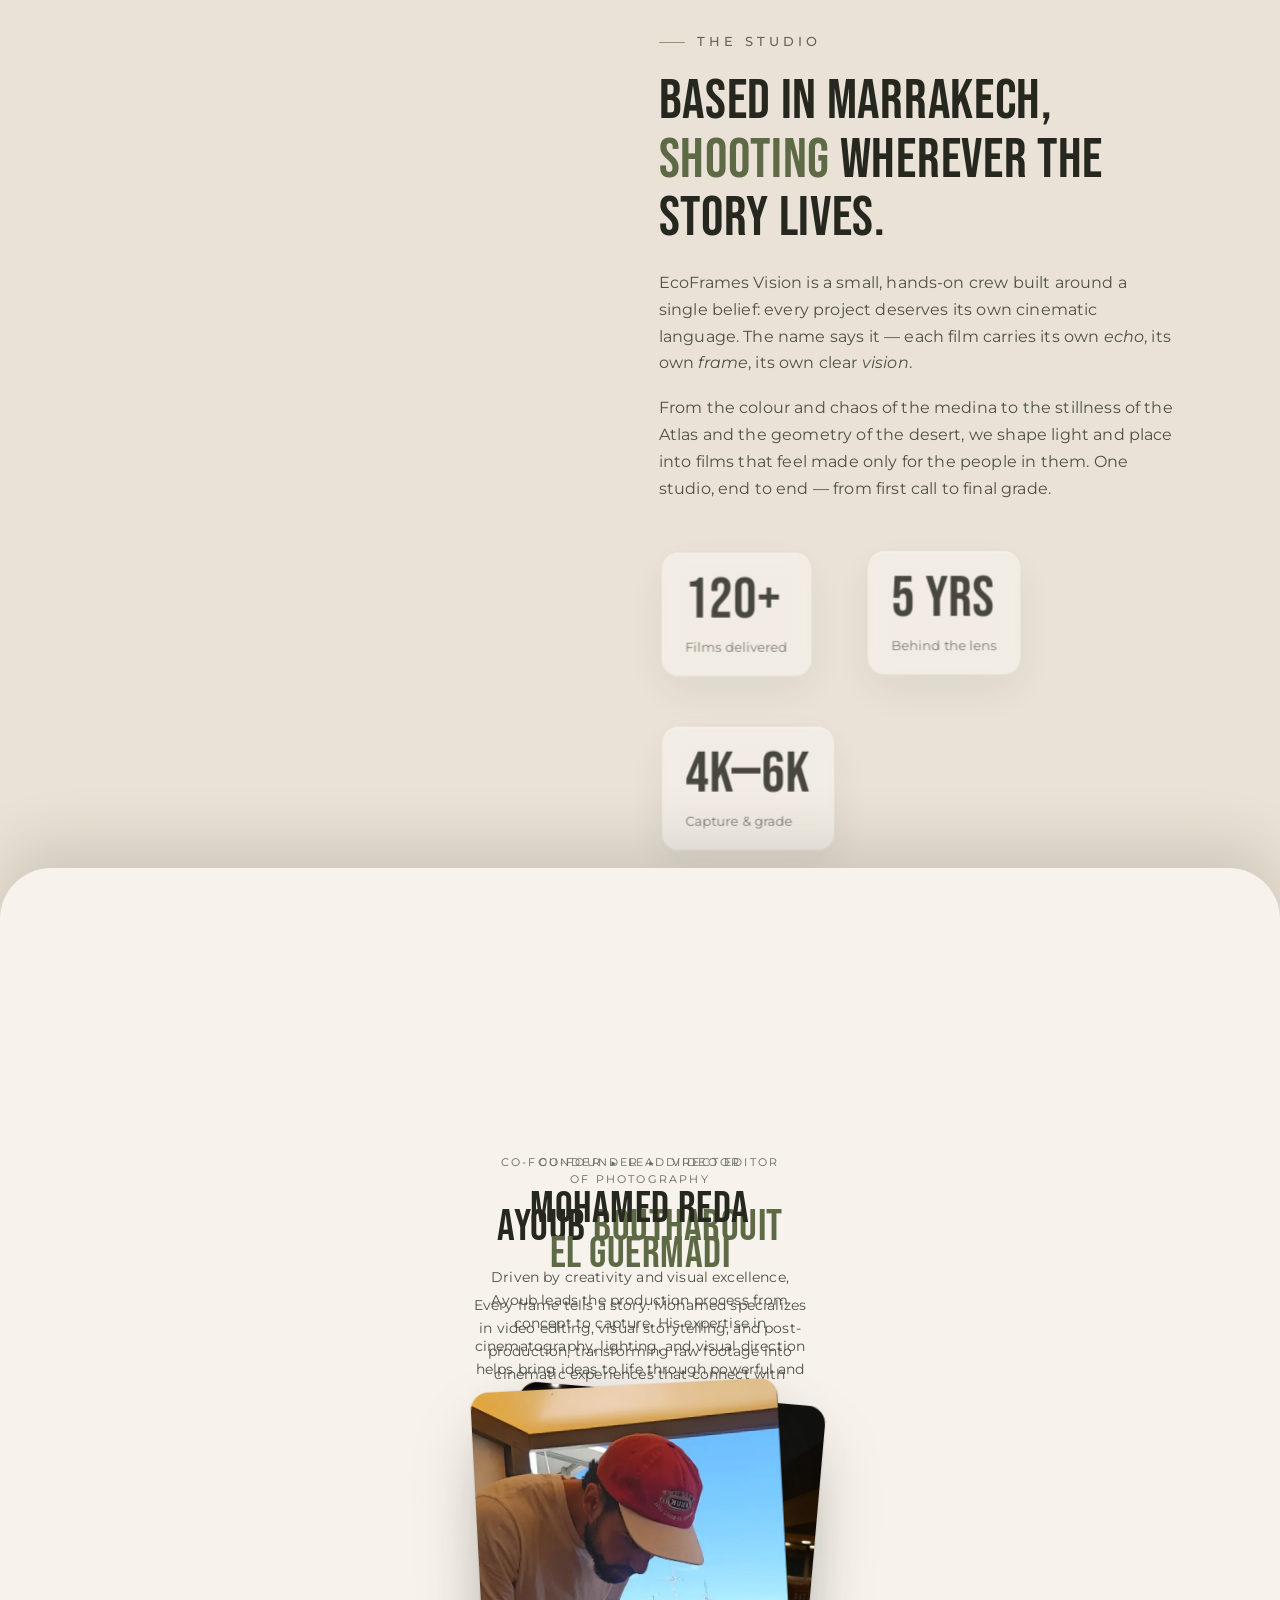
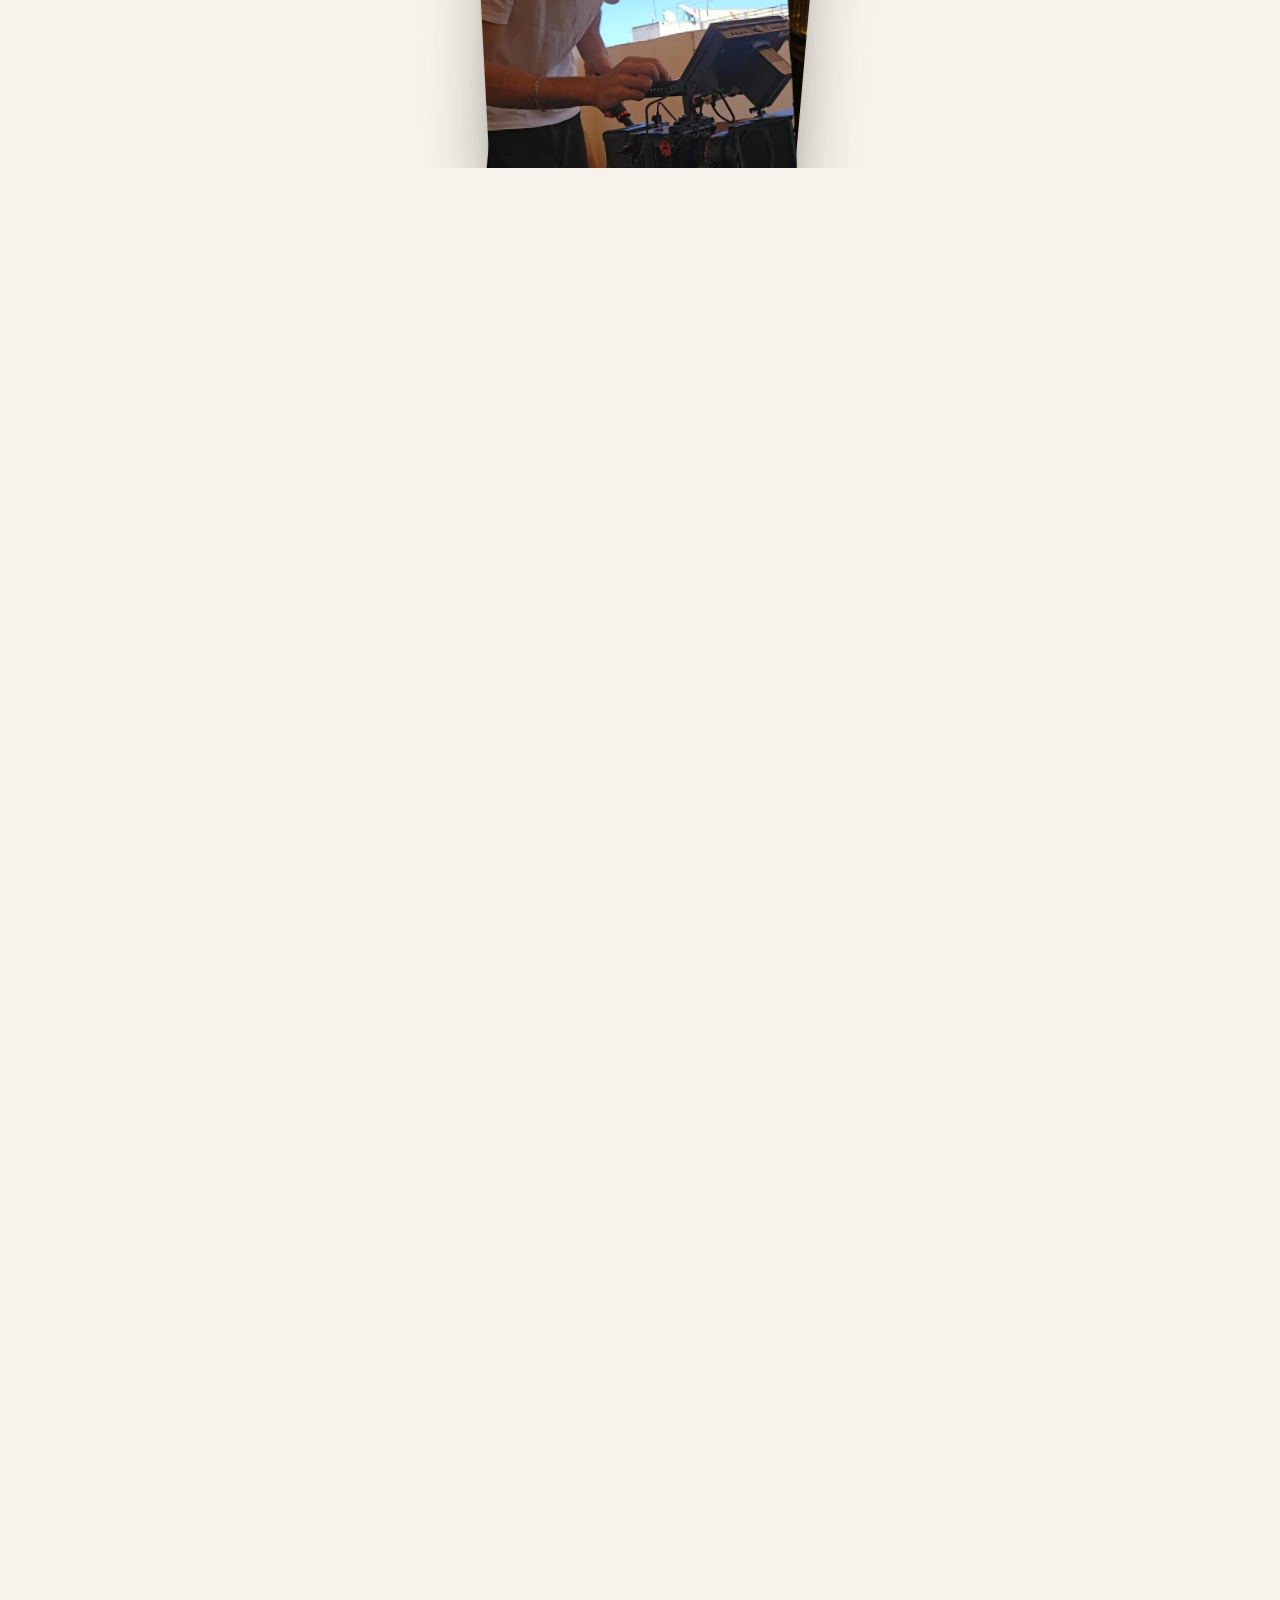
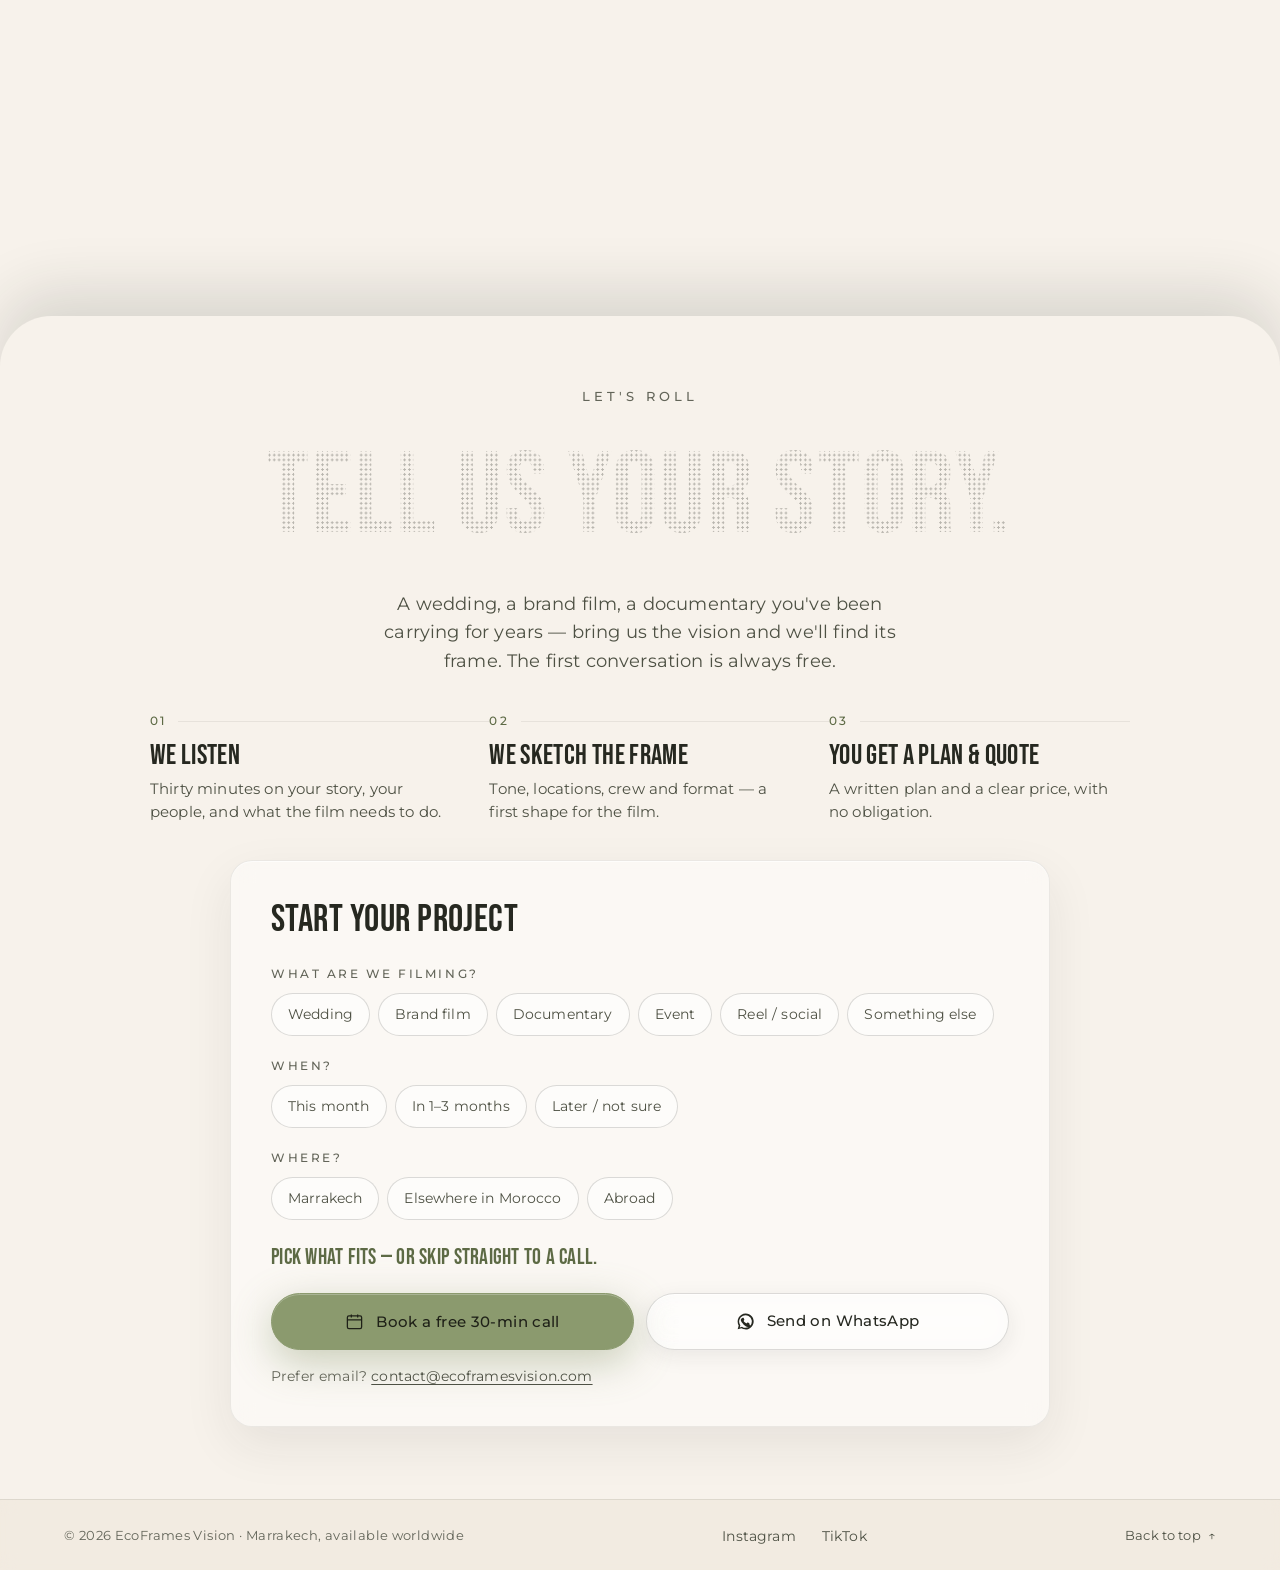
==== commit 34c89d57: "Stop the Behind-the-lens gallery from causing layout shift The accordion animated the frame's width/" ====
--- a/index.html
+++ b/index.html
@@ -129,7 +129,7 @@
 <!-- fonts load without blocking first paint (display=swap shows fallback text meanwhile) -->
 <link href="https://fonts.googleapis.com/css2?family=Montserrat:ital,wght@0,300;0,400;0,500;0,600;1,300;1,500&family=Bebas+Neue&display=swap" rel="stylesheet" media="print" onload="this.media='all'" />
 <noscript><link href="https://fonts.googleapis.com/css2?family=Montserrat:ital,wght@0,300;0,400;0,500;0,600;1,300;1,500&family=Bebas+Neue&display=swap" rel="stylesheet" /></noscript>
-<link rel="stylesheet" href="css/styles.css?v=20261019-1" />
+<link rel="stylesheet" href="css/styles.css?v=20261020-1" />
 <link rel="stylesheet" href="js/hero-cards/hero-cards.css?v=20261017-1" />
 <!-- the hero poster is the first big paint; fetch it now instead of after the hero bundle mounts -->
 <link rel="preload" as="image" href="assets/videos/hero/hero-poster.jpg?v=20261016" fetchpriority="high" />
@@ -703,7 +703,7 @@
 <script src="js/script.js?v=20261007-1" defer></script>
 <script src="js/tile-flight.js?v=20261003-4" defer></script>
 <script src="js/founders-split.js?v=20261003-1" defer></script>
-<script src="js/gallery-bts.js?v=20261005-1" defer></script>
+<script src="js/gallery-bts.js?v=20261020-1" defer></script>
 
 <!-- ===== HERO CARDS ===== -->
 <!-- last on purpose: deferred scripts run in document order, so the page's own scripts
--- a/css/styles.css
+++ b/css/styles.css
@@ -963,10 +963,11 @@
 .bts{position:relative;background:var(--dark);height:470vh} /* reserve; gallery-bts.js sets the exact scroll length */
 .bts-sticky{position:sticky;top:0;height:100vh;height:100svh;overflow:hidden}
 .bts-frame{position:absolute;left:50%;top:50%;width:0;height:0;transform:translate(-50%,-50%);
-  will-change:width,height}
-.bts-slide{position:absolute;left:0;right:0;margin:0;overflow:hidden;border-radius:16px;background:#2E3026;height:0}
+  clip-path:inset(50%);will-change:clip-path}
+/* every slide covers the whole frame; clip-path cuts out its strip of the accordion */
+.bts-slide{position:absolute;inset:0;margin:0;overflow:hidden;background:#2E3026;clip-path:inset(50% 0)}
 /* each photo is sized to the whole frame; the slide is just a window onto it */
-.bts-slide img{position:absolute;left:0;width:100%;object-fit:cover;display:block}
+.bts-slide img{position:absolute;left:0;top:0;width:100%;object-fit:cover;display:block}
 .bts-title{position:absolute;inset:0;z-index:3;pointer-events:none;margin:0;
   font-family:var(--font-display);font-weight:400;letter-spacing:var(--display-track);line-height:1;color:var(--ink);
   font-size:clamp(52px,7.4vw,132px)}
@@ -984,8 +985,8 @@
 .bts.is-static .bts-sticky{position:relative;height:auto;overflow:visible;display:flex;flex-direction:column;align-items:center;gap:28px}
 .bts.is-static .bts-title{position:relative;inset:auto;order:-1;text-align:center}
 .bts.is-static .bts-w{position:static;transform:none}
-.bts.is-static .bts-frame{position:relative;left:auto;top:auto;transform:none;width:min(100%,1000px);height:auto;display:grid;gap:14px}
-.bts.is-static .bts-slide{position:relative;height:auto;aspect-ratio:16/10}
+.bts.is-static .bts-frame{position:relative;left:auto;top:auto;transform:none;width:min(100%,1000px);height:auto;display:grid;gap:14px;clip-path:none}
+.bts.is-static .bts-slide{position:relative;height:auto;aspect-ratio:16/10;clip-path:none;border-radius:16px}
 .bts.is-static .bts-slide img{inset:0;height:100%}
 .bts.is-static .bts-meta{position:relative;left:auto;top:auto;opacity:1;width:min(100%,1000px)}
 
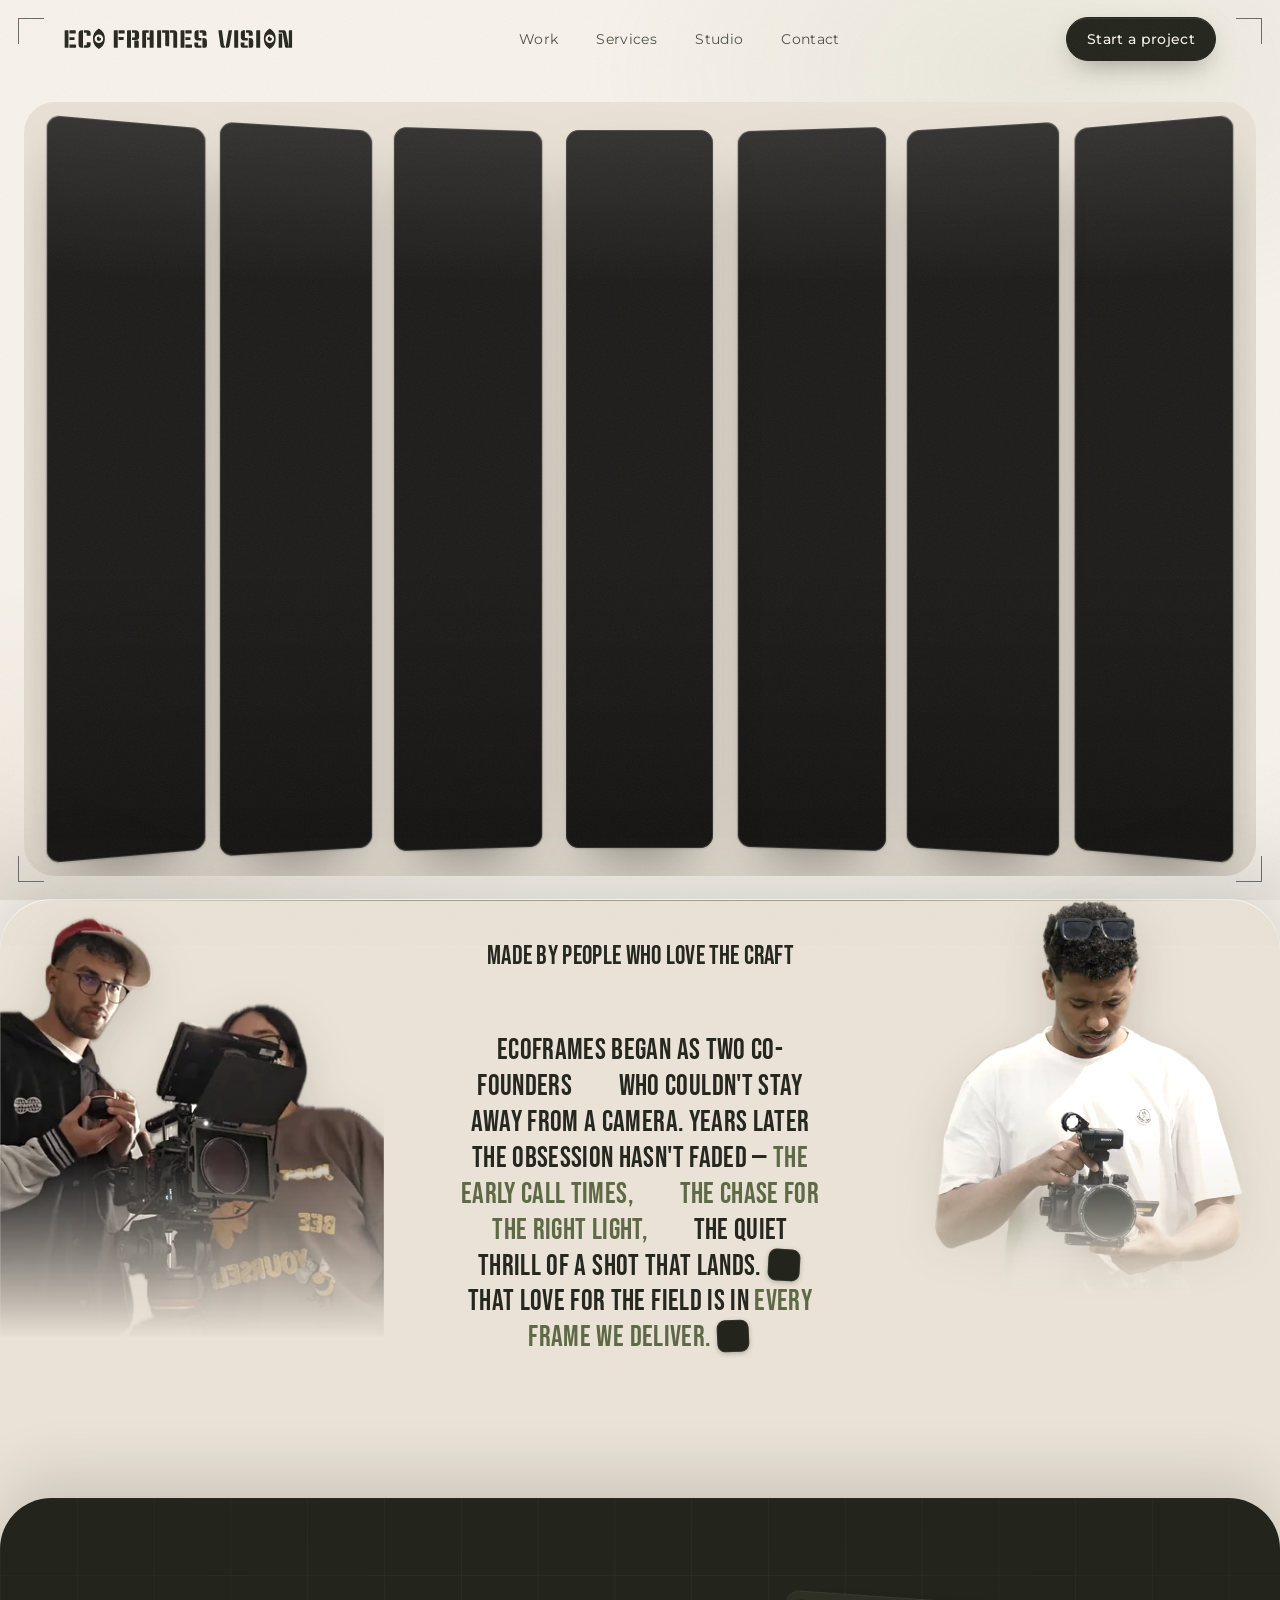
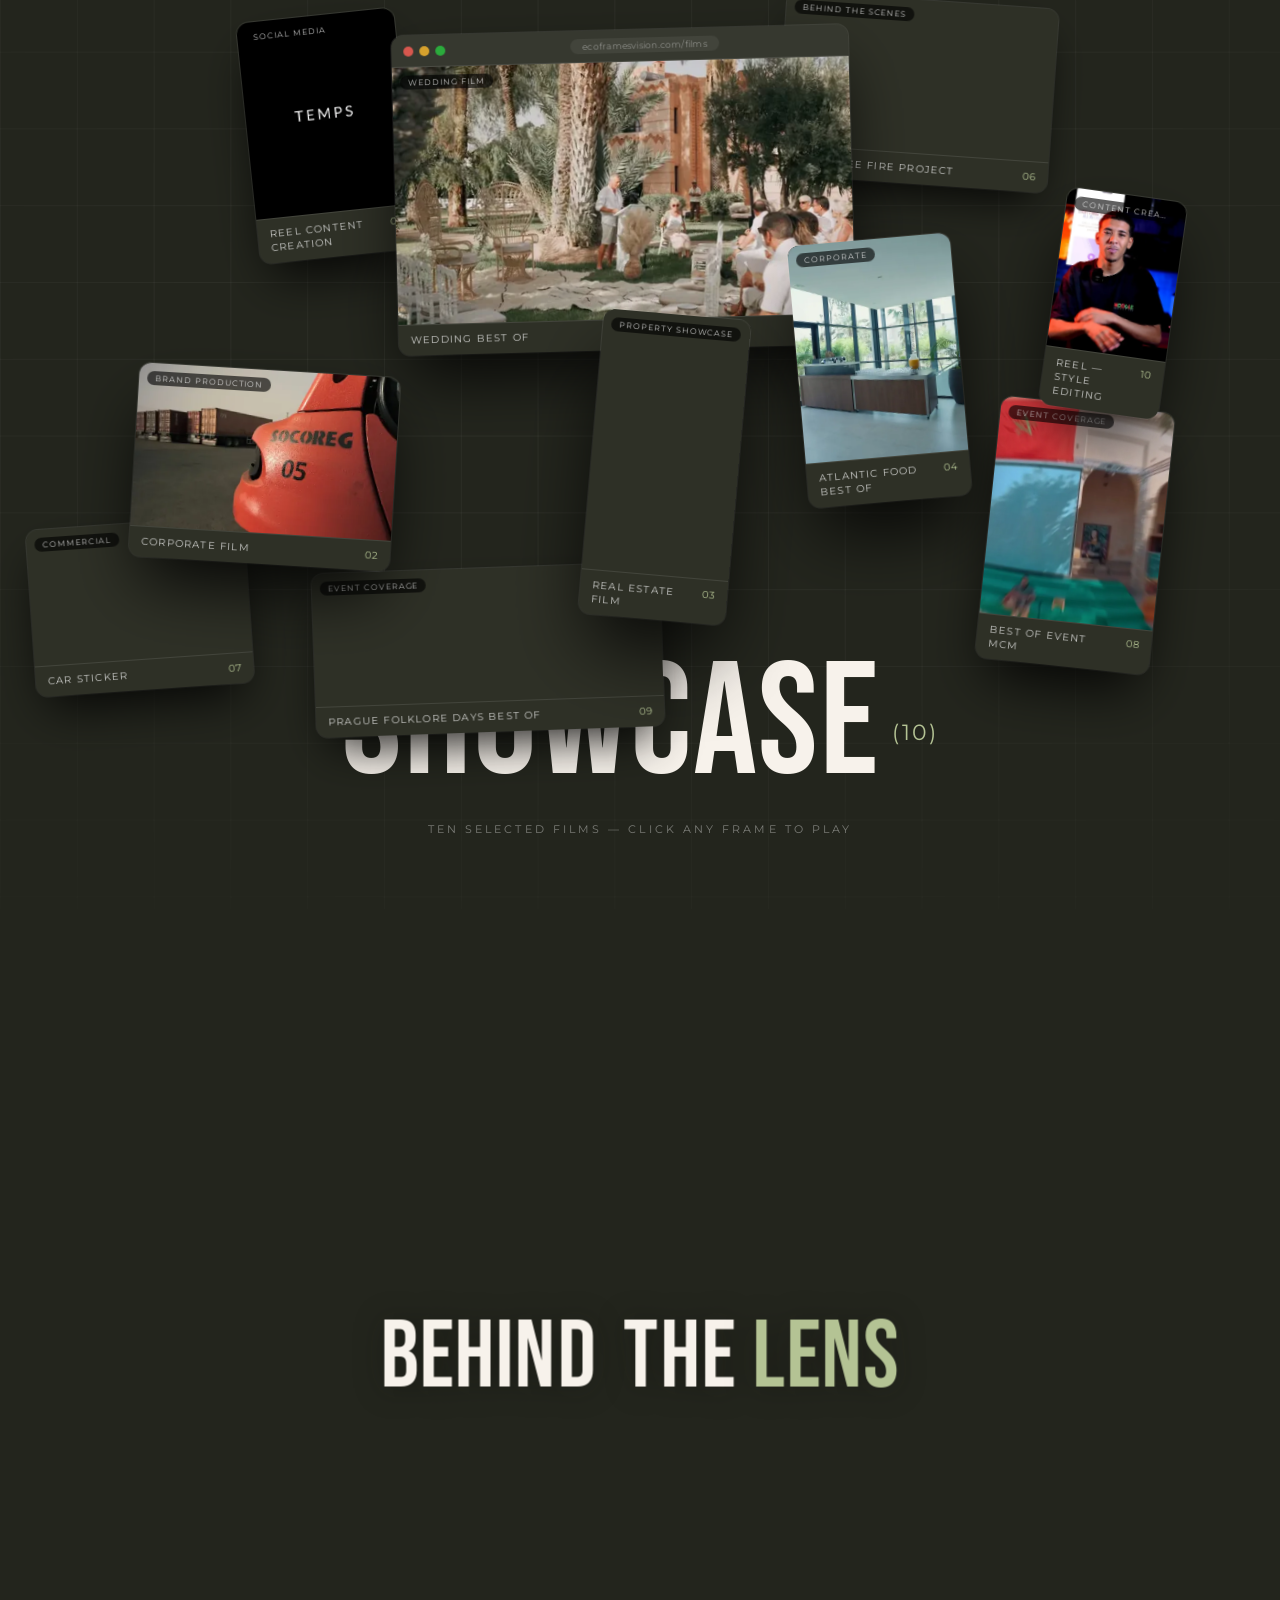
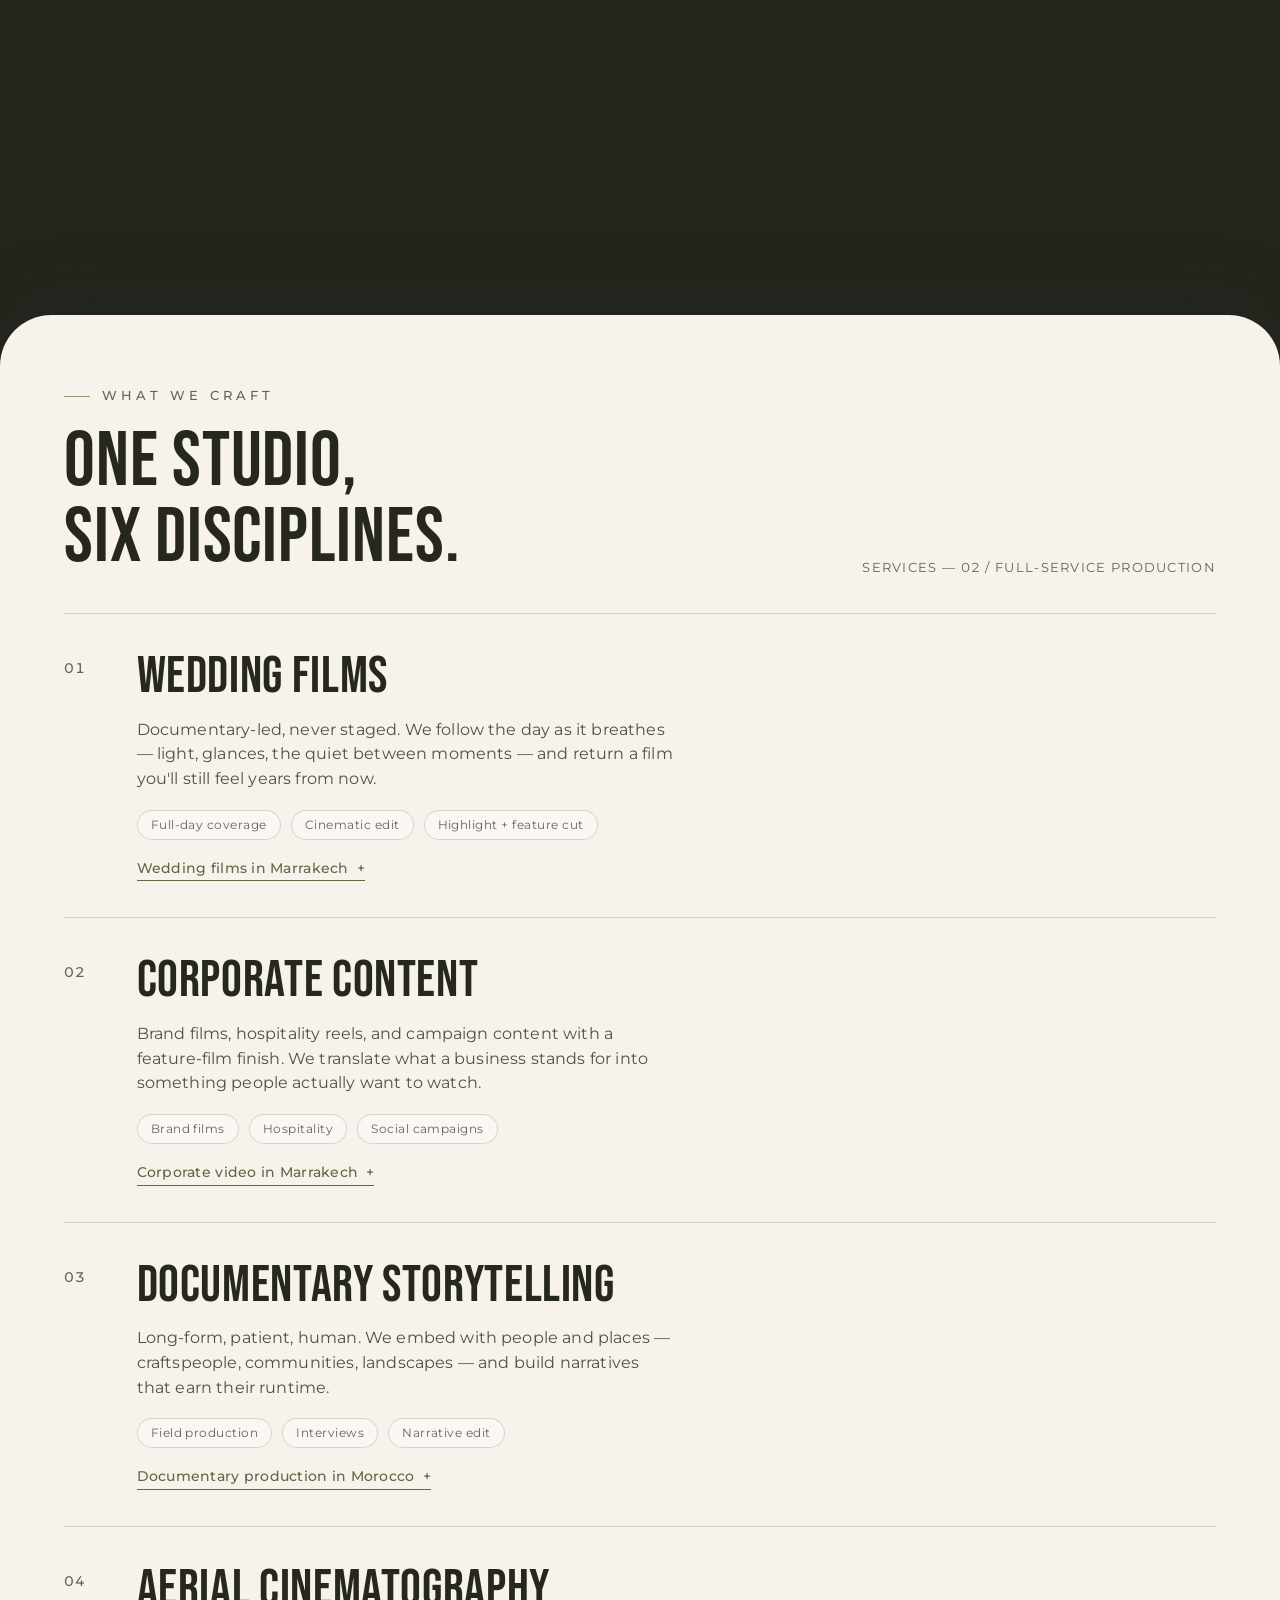
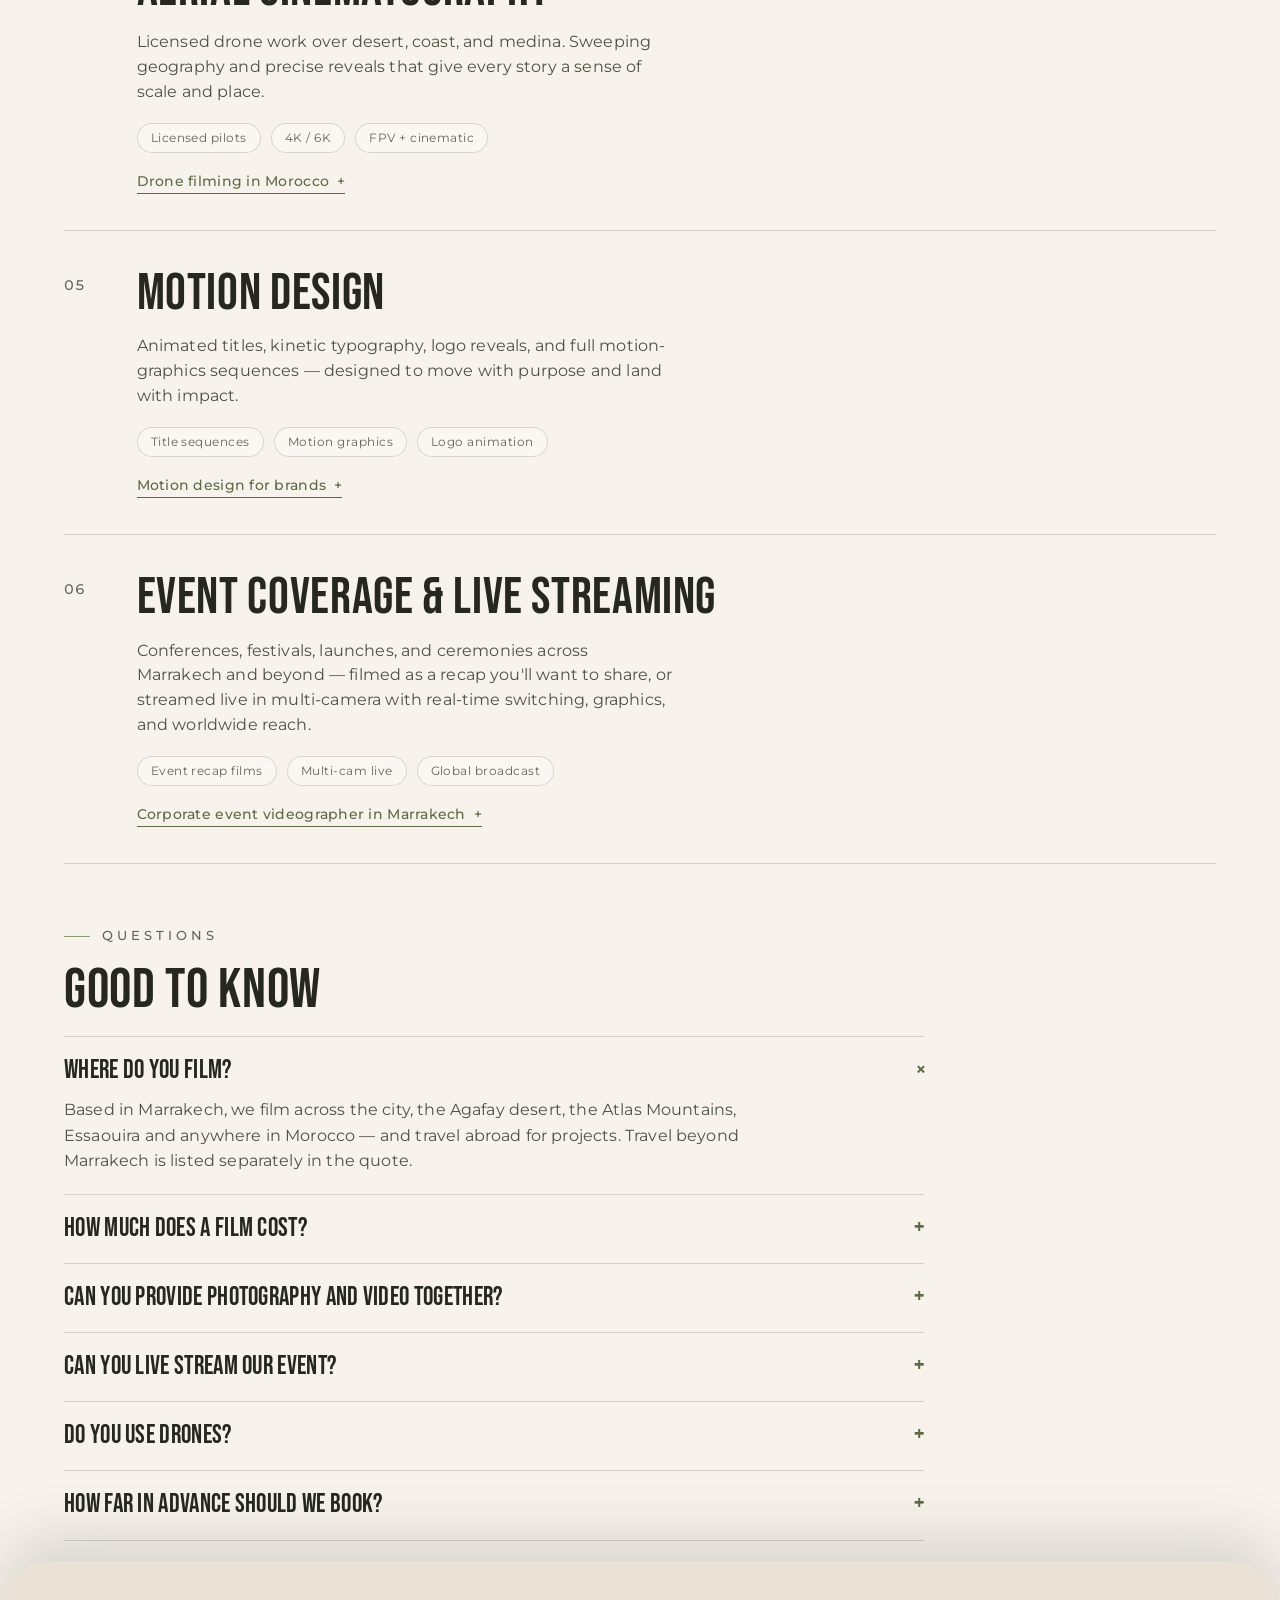
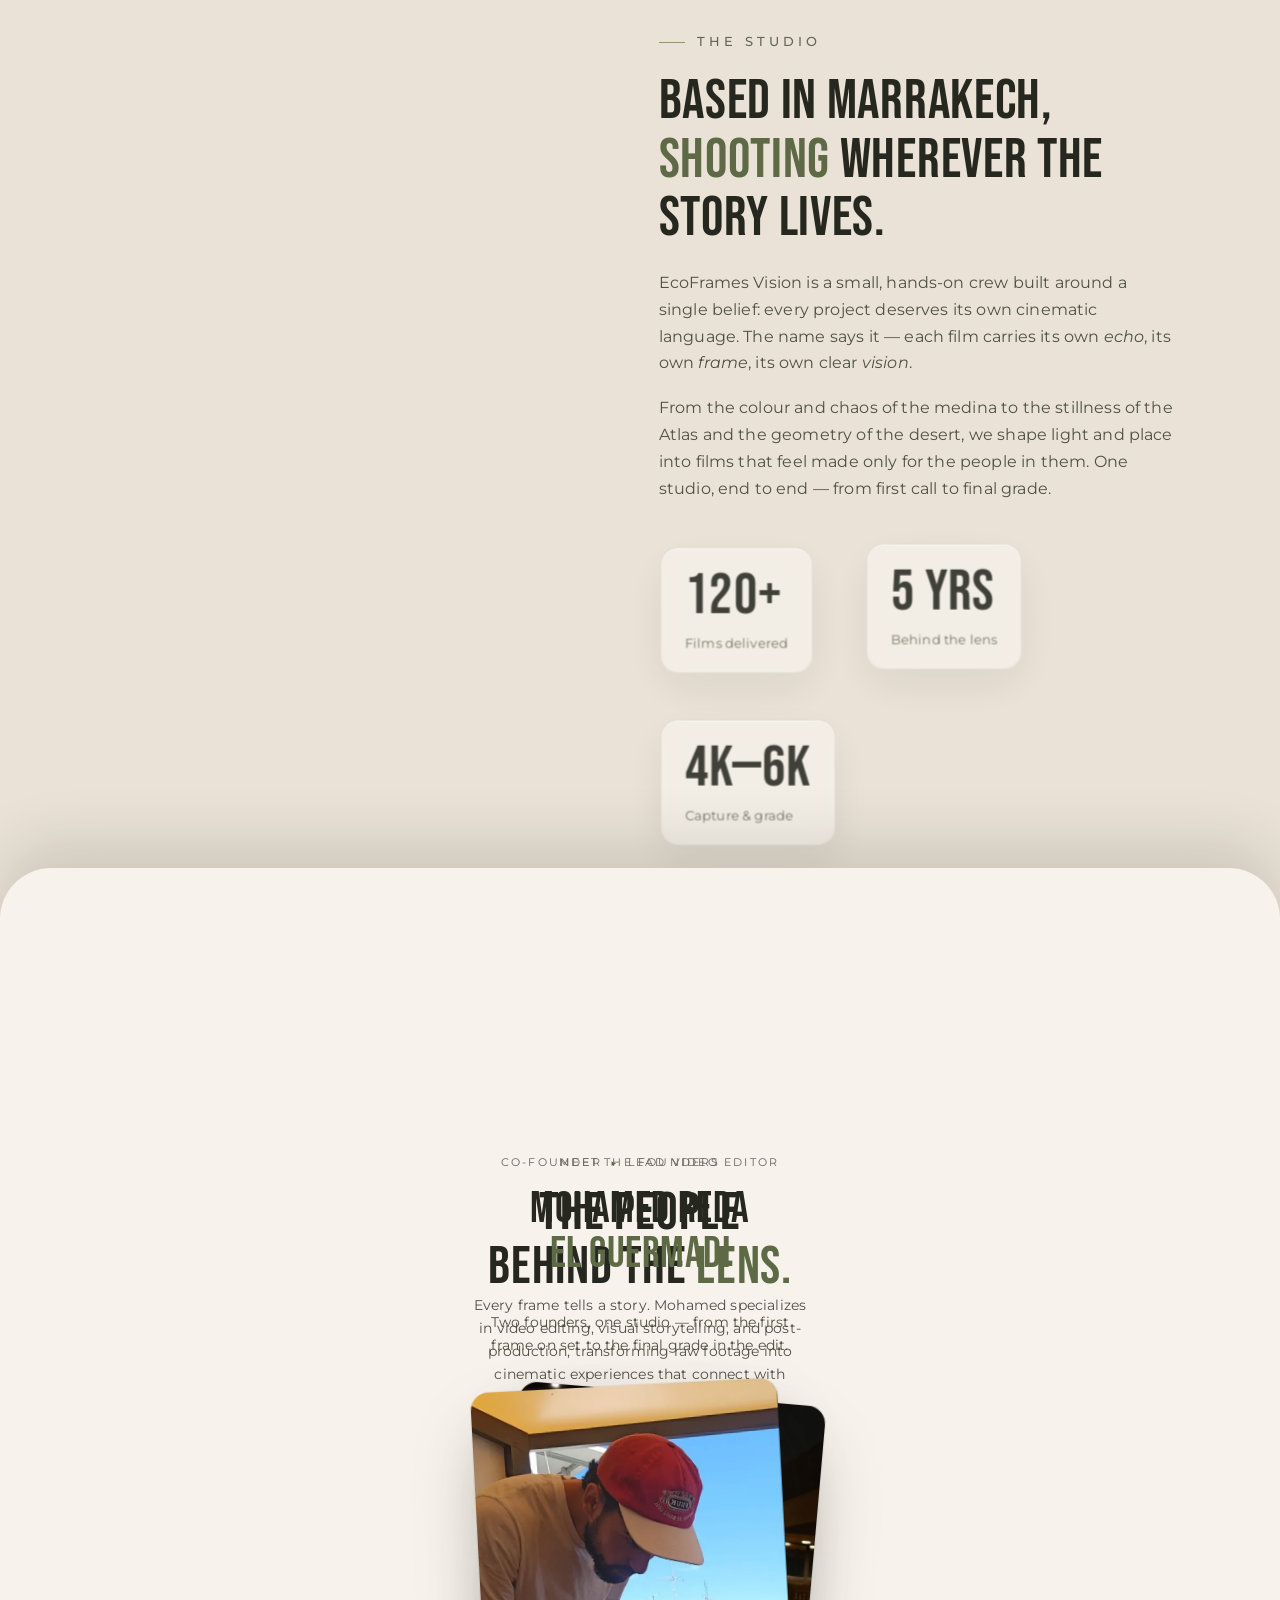
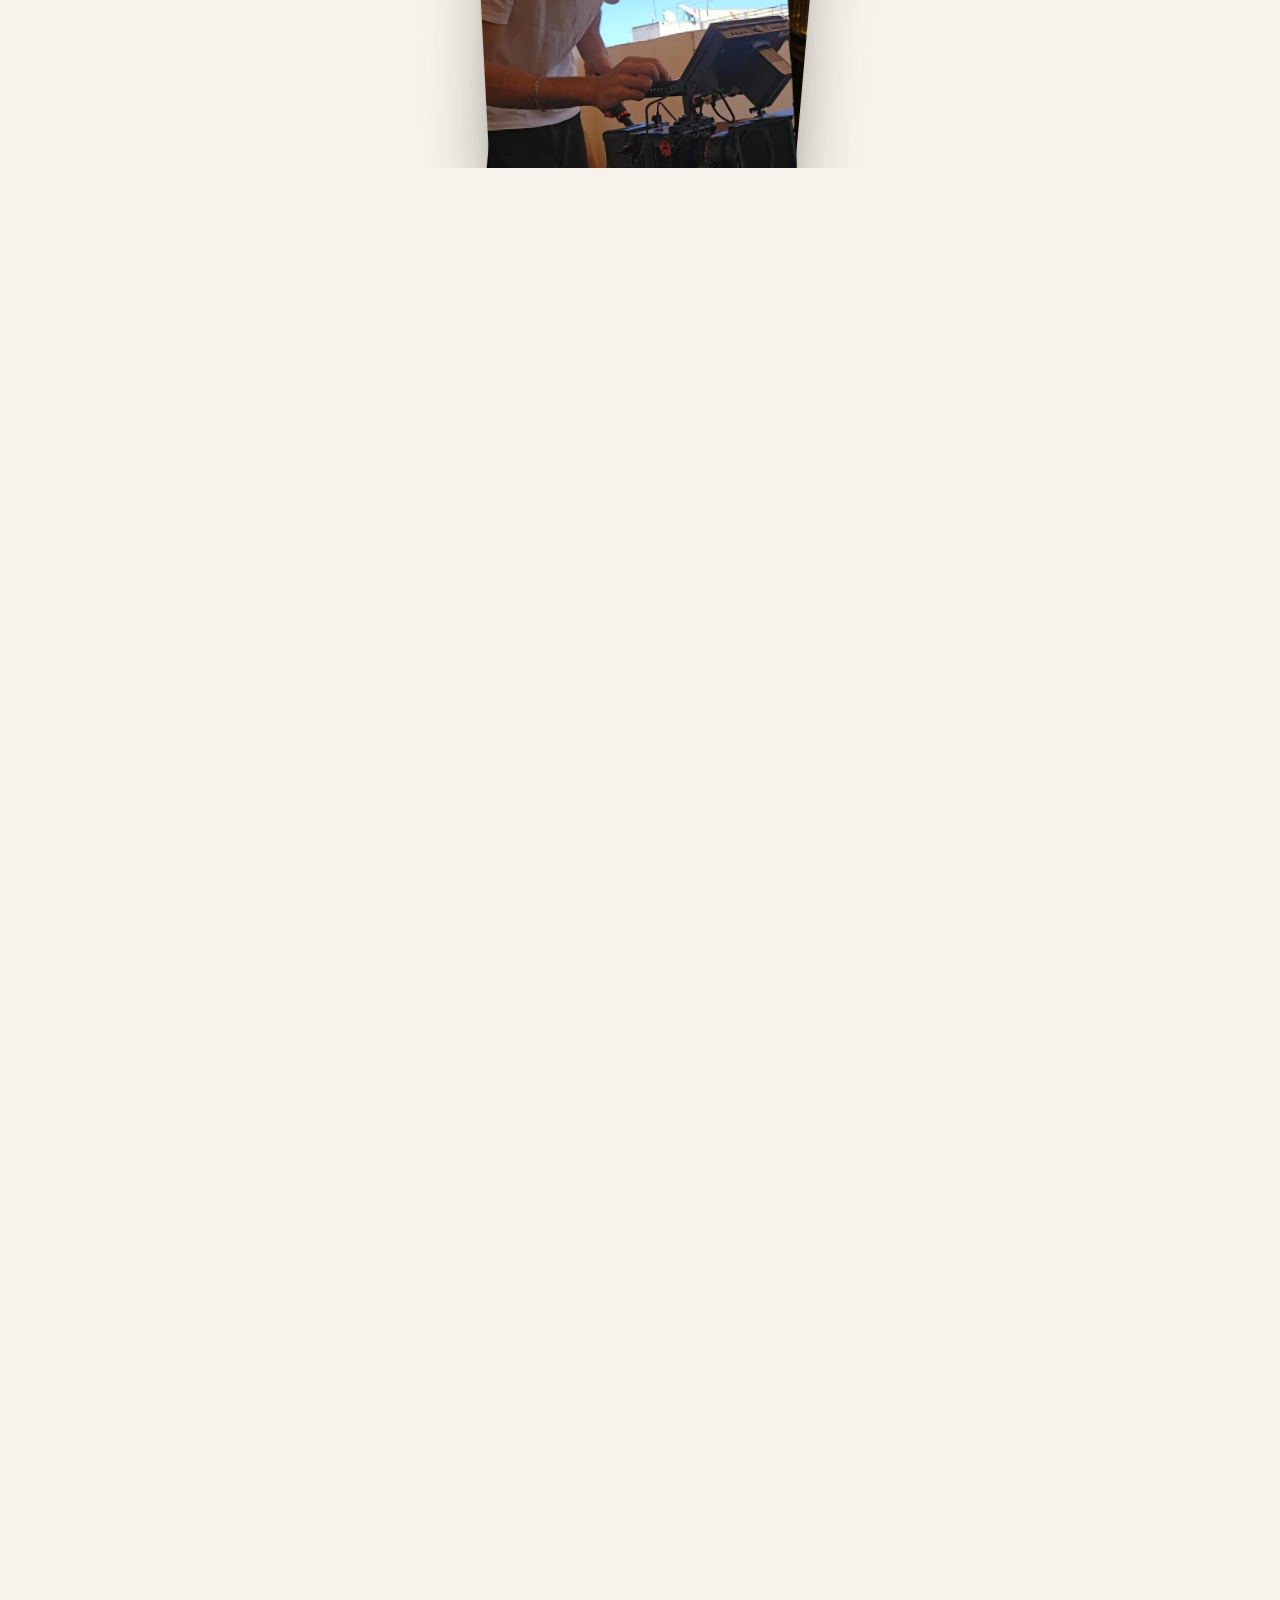
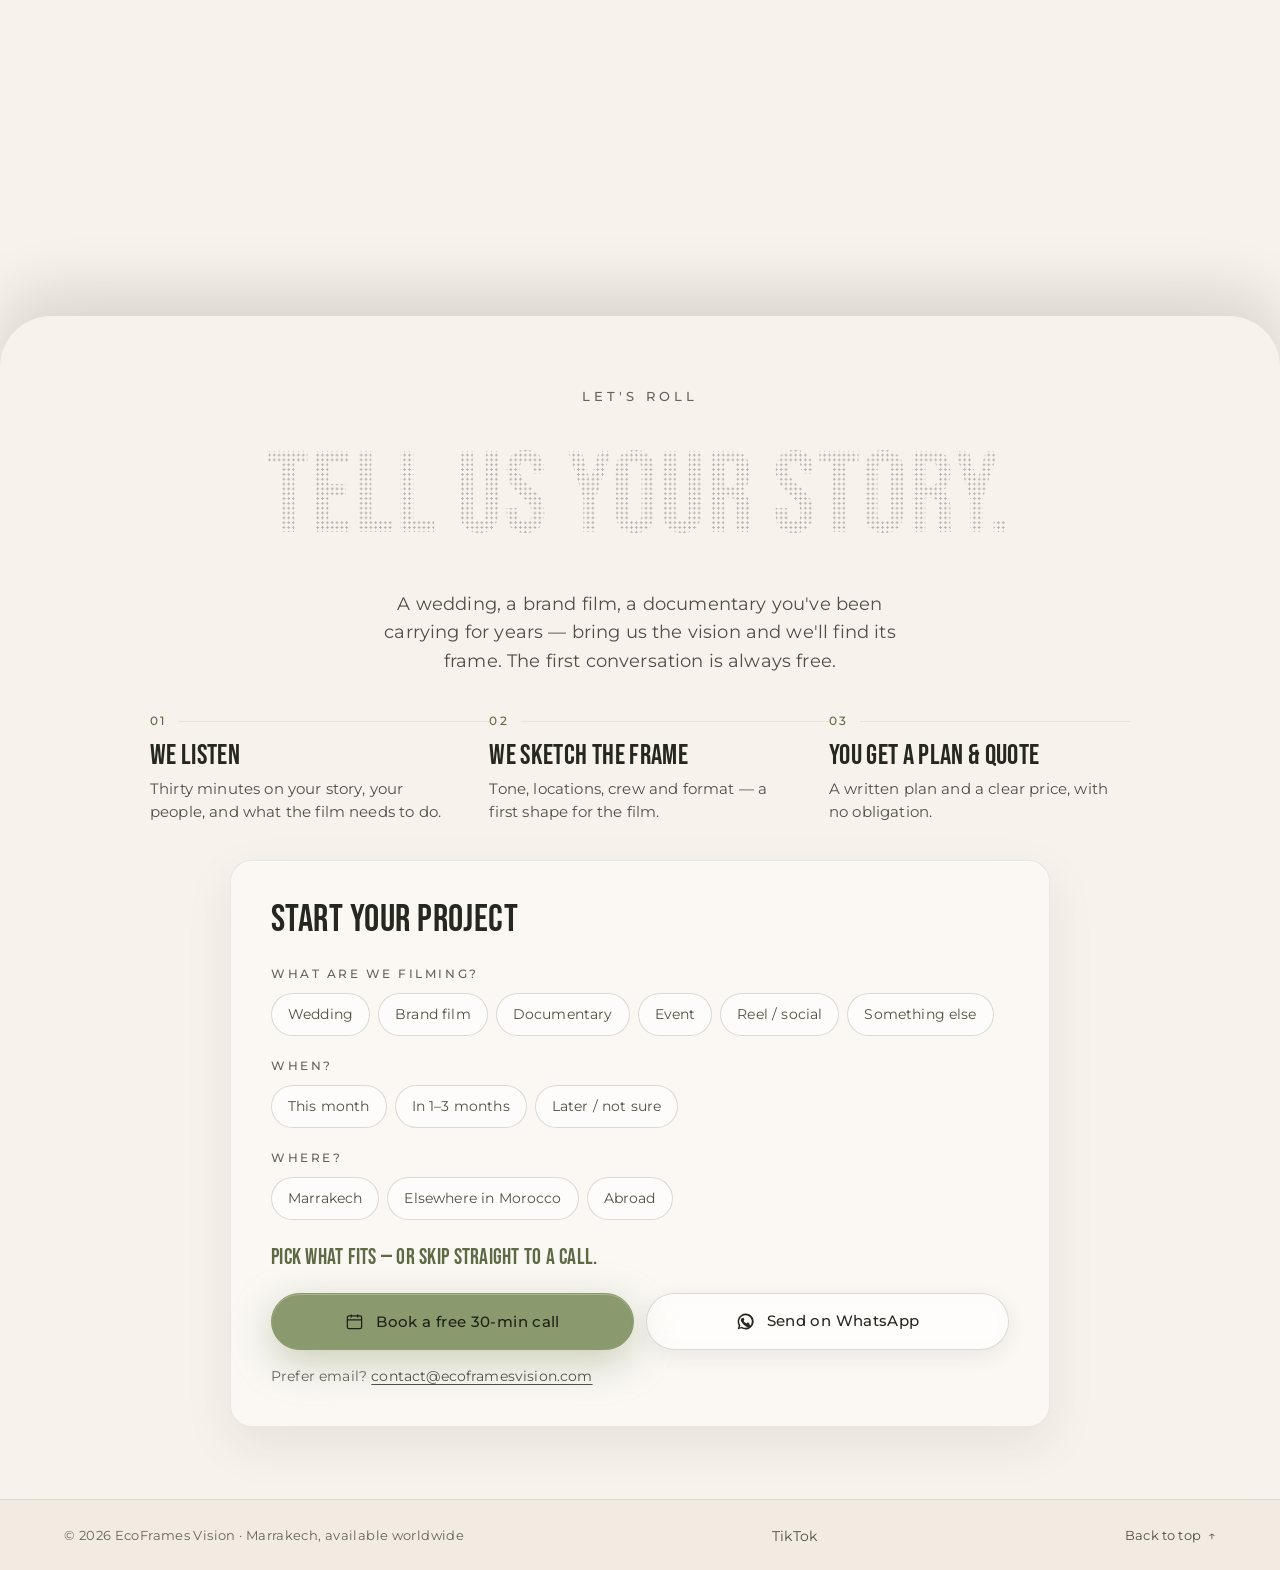
==== commit 3ae7acd1: "Link the footer to the studio's TikTok; drop the empty Instagram link Also lists the profile as same" ====
--- a/index.html
+++ b/index.html
@@ -55,6 +55,7 @@
   "logo": "https://ecoframesvision.com/assets/icons/apple-touch-icon.png",
   "email": "contact@ecoframesvision.com",
   "telephone": "+212600276312",
+  "sameAs": ["https://www.tiktok.com/@ecoframes.vision"],
   "priceRange": "$$",
   "founder": [{ "@type": "Person", "name": "Ayoub Boutharouit" }, { "@type": "Person", "name": "Mohamed Reda El Guermadi" }],
   "address": { "@type": "PostalAddress", "addressLocality": "Marrakech", "addressCountry": "MA" },
@@ -682,7 +683,7 @@
     <!-- one slim line: the logo, menu and contact routes are all already on screen above it -->
     <div class="wrap foot">
       <div class="copy">© 2026 EcoFrames Vision · Marrakech, available worldwide</div>
-      <div class="foot-links"><a href="#">Instagram</a><a href="#">TikTok</a></div>
+      <div class="foot-links"><a href="https://www.tiktok.com/@ecoframes.vision" target="_blank" rel="noopener">TikTok</a></div>
       <a class="foot-top" href="#top">Back to top <span aria-hidden="true">↑</span></a>
     </div>
   </footer>
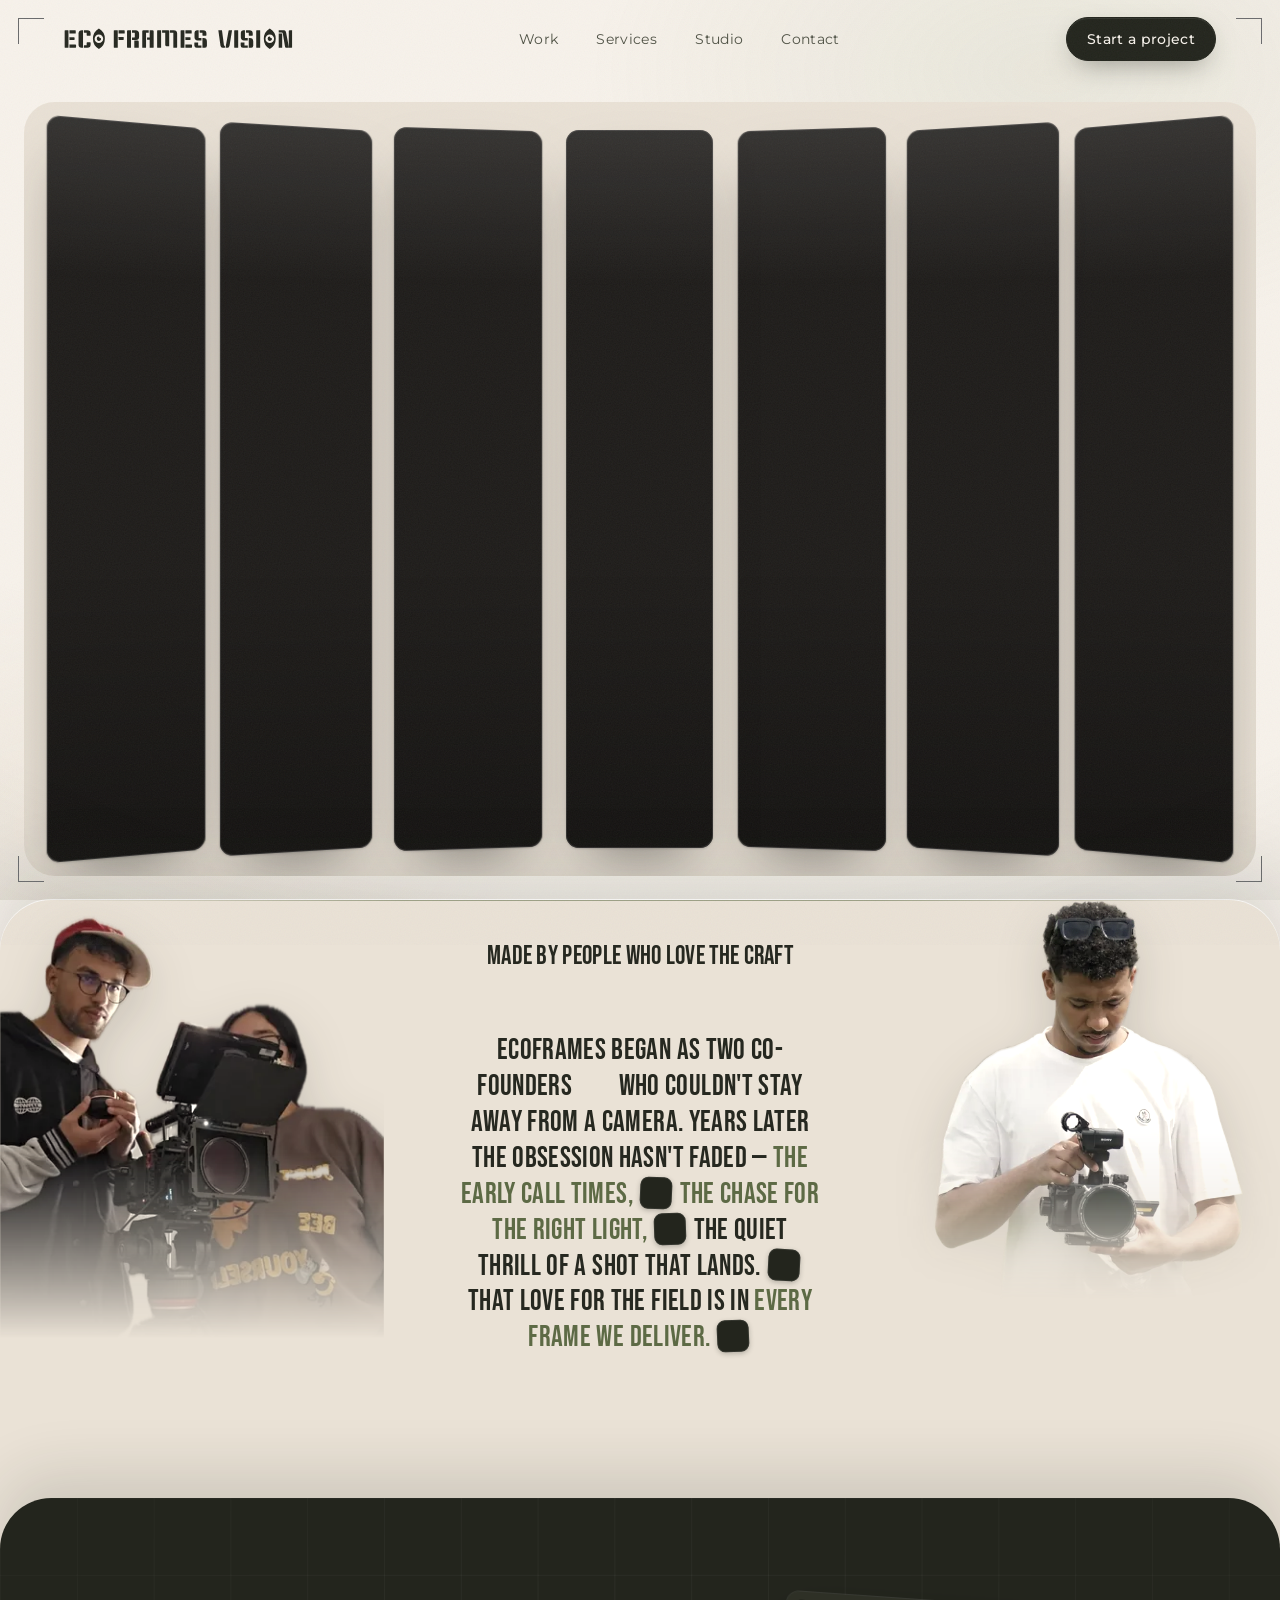
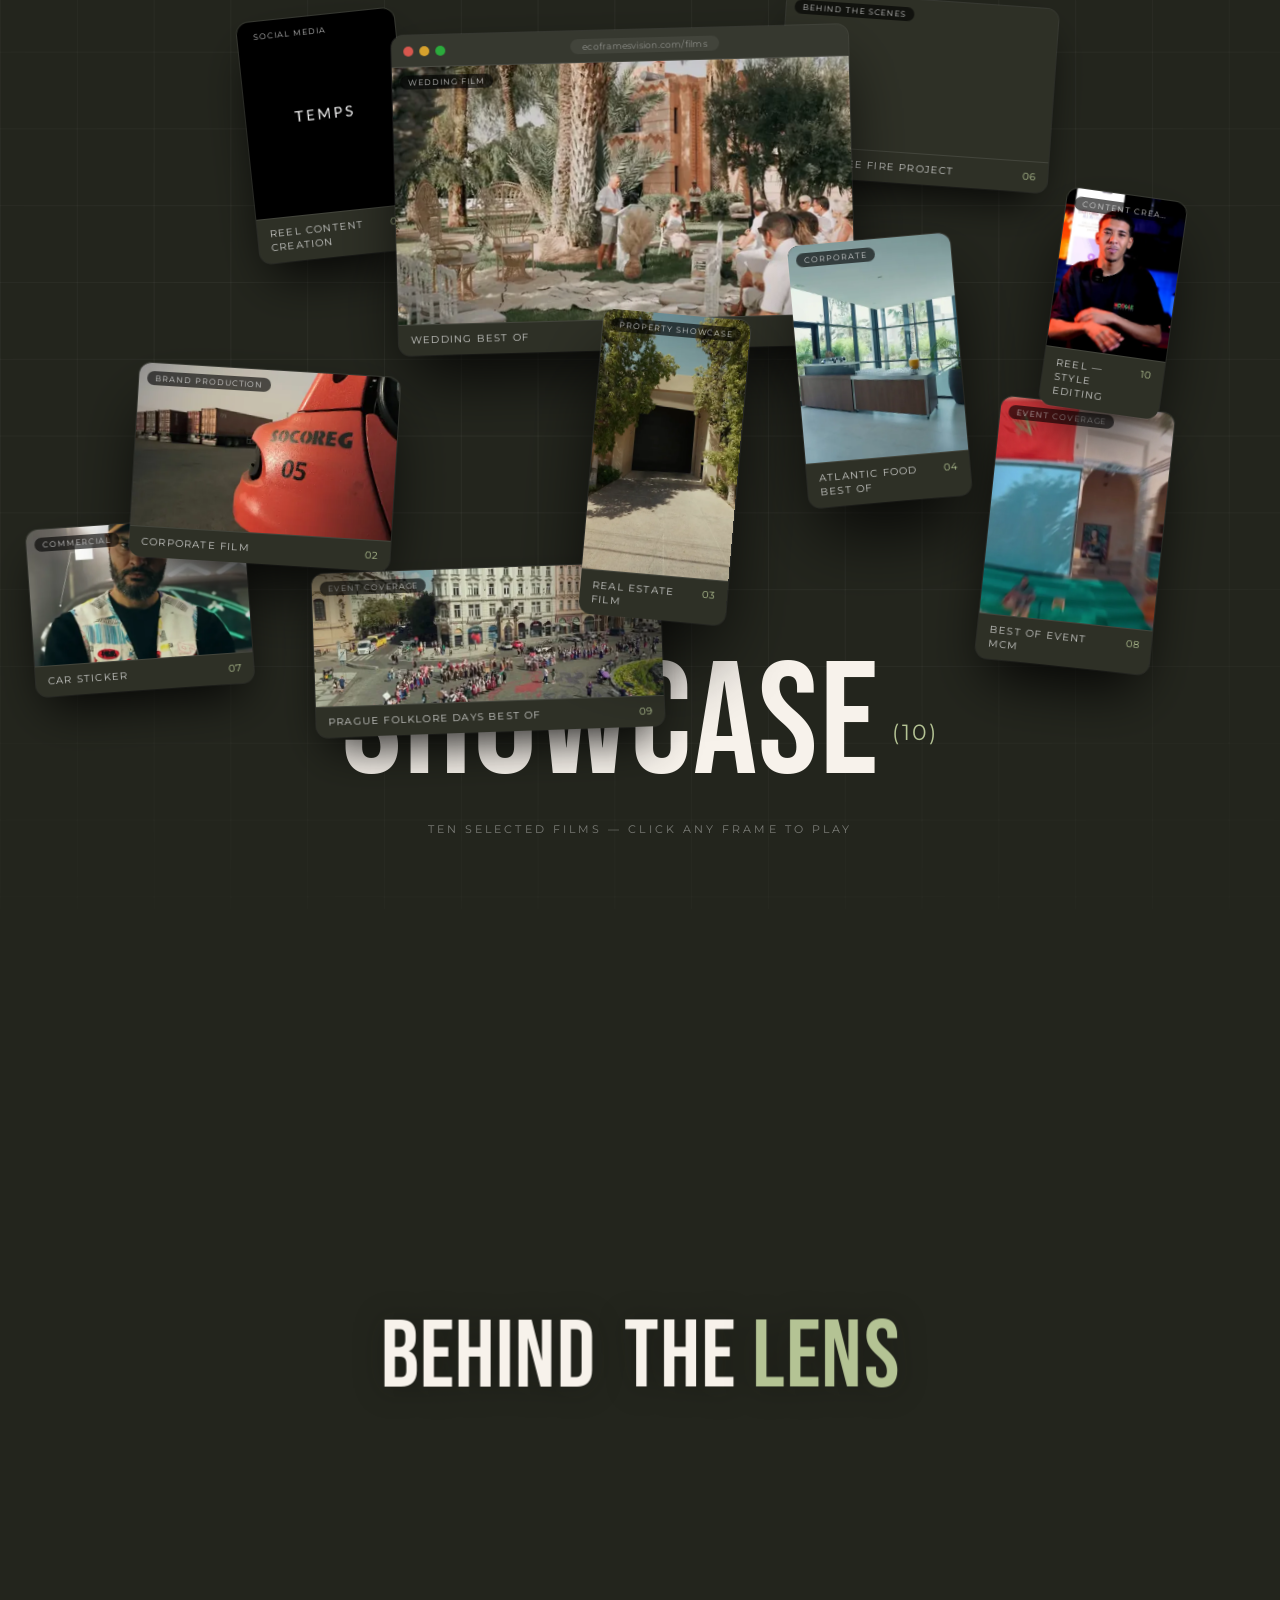
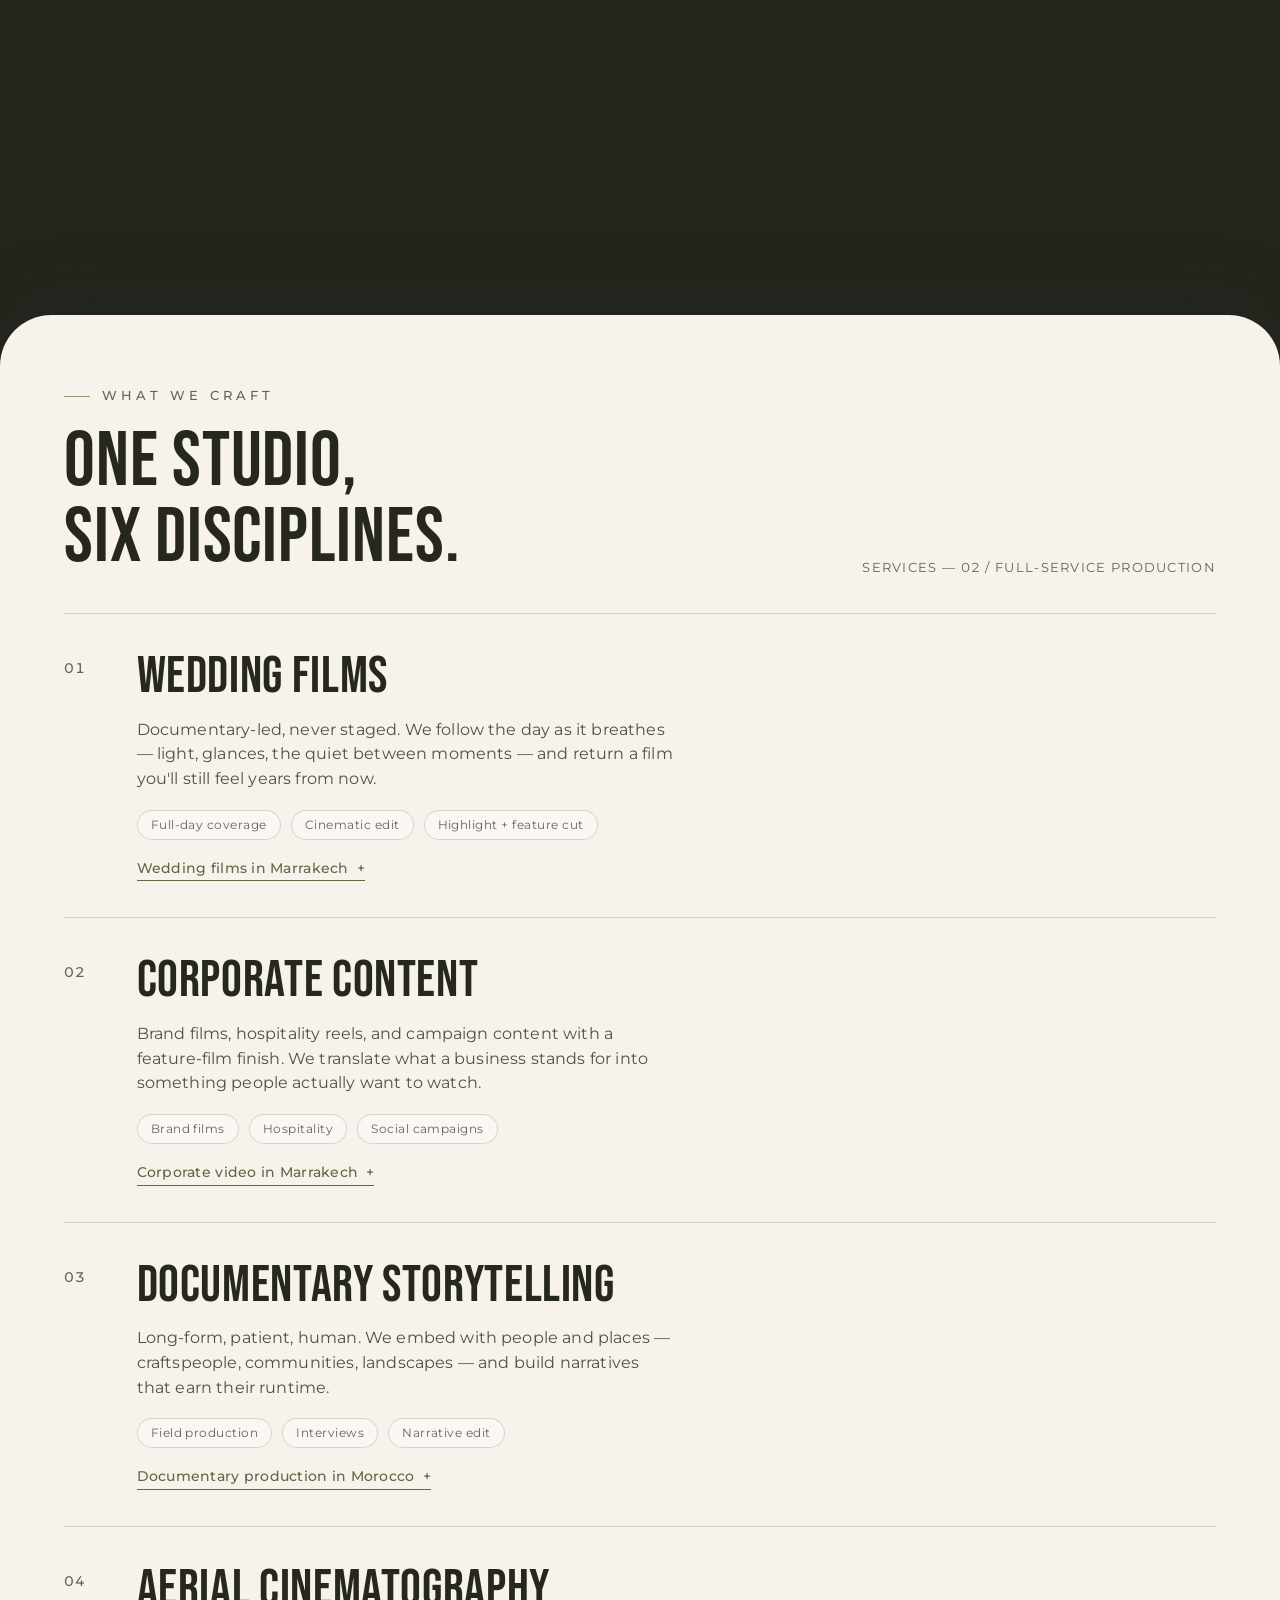
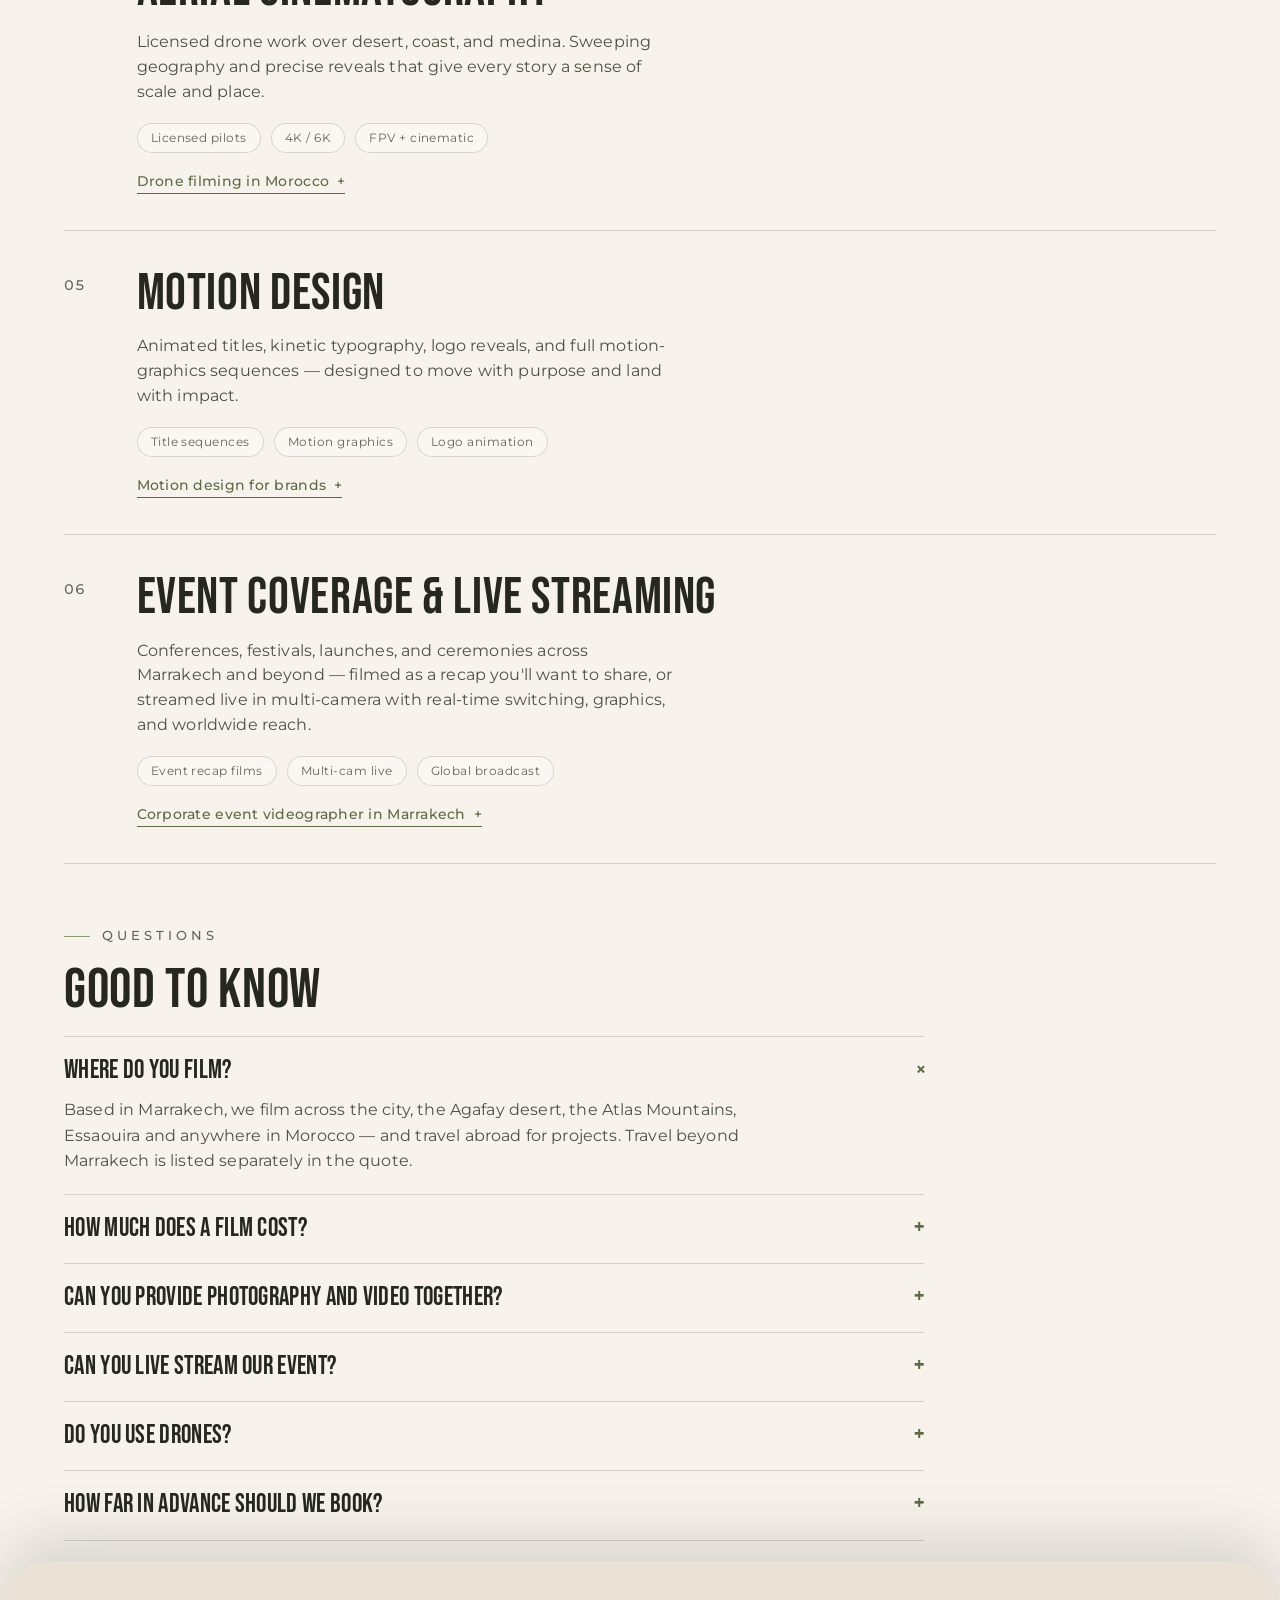
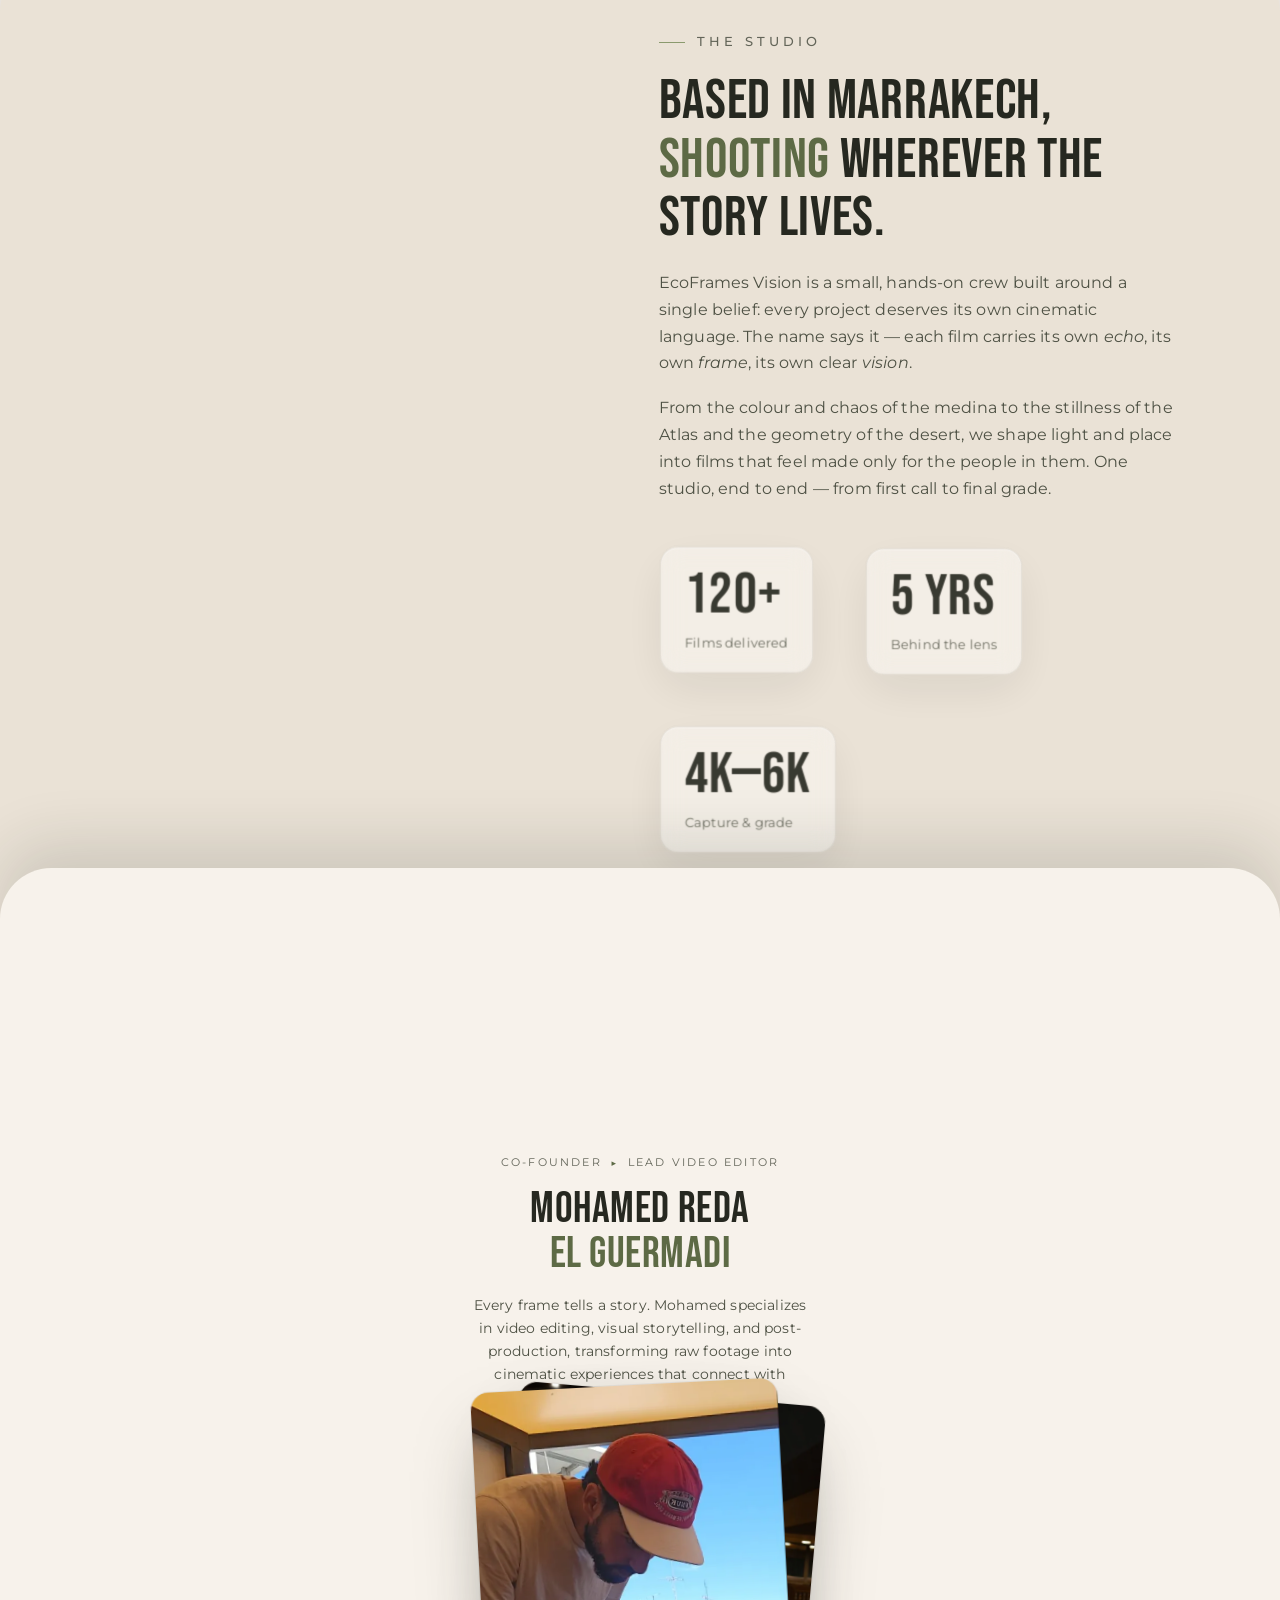
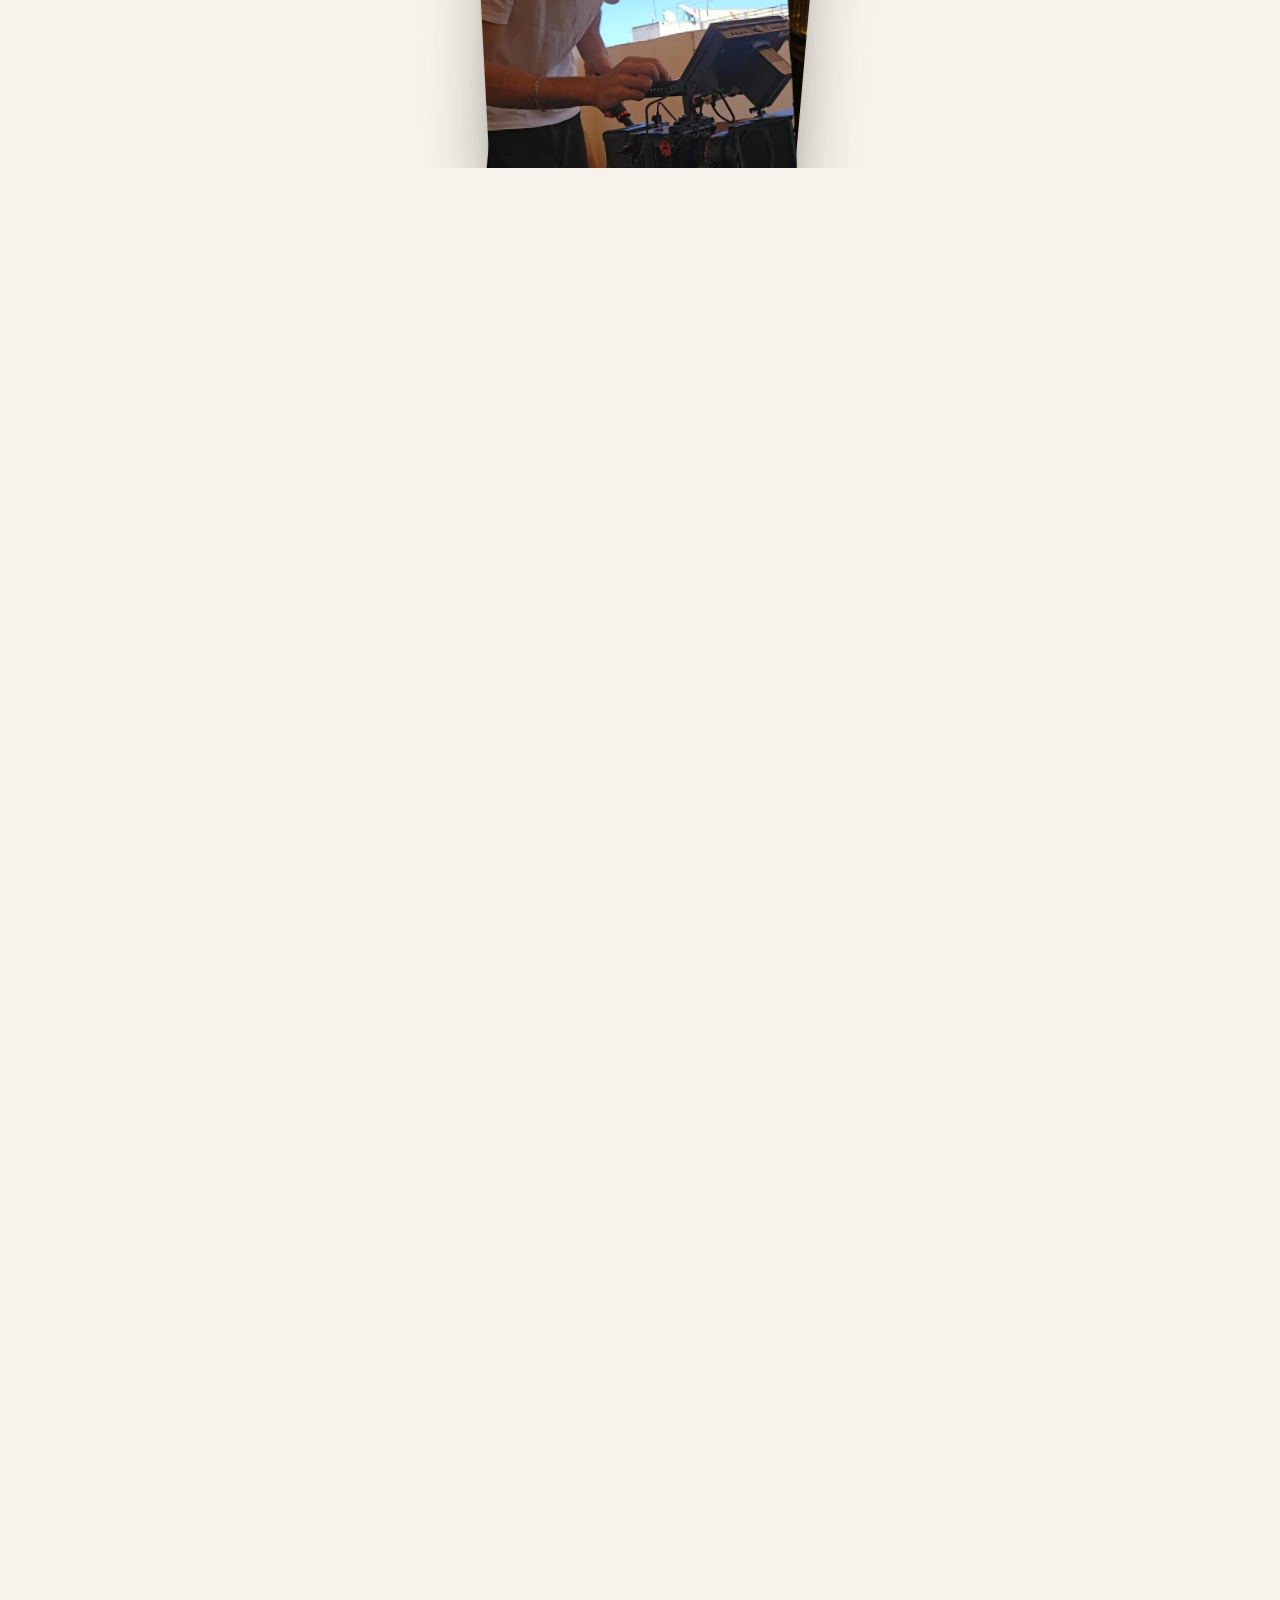
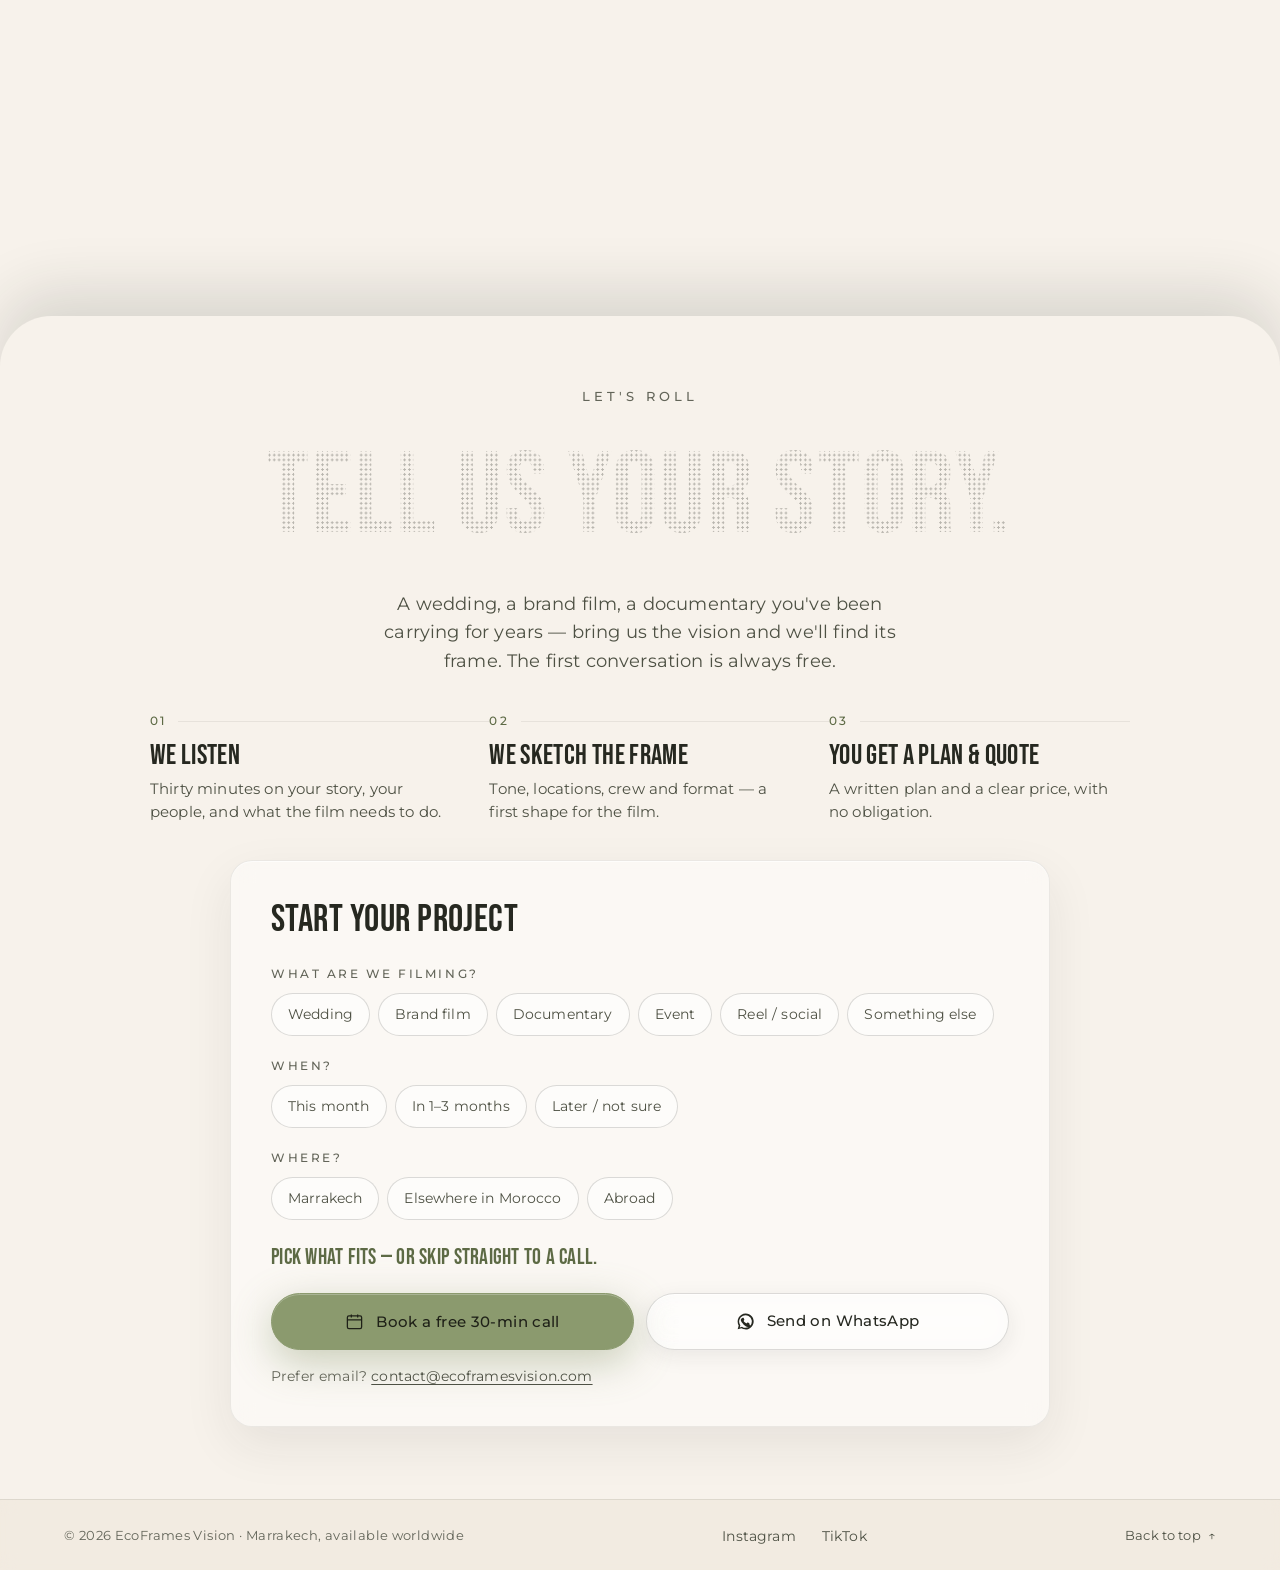
==== commit f9d0cafb: "Link the footer to the studio's Instagram Also adds the profile to sameAs in the business structured" ====
--- a/index.html
+++ b/index.html
@@ -55,7 +55,7 @@
   "logo": "https://ecoframesvision.com/assets/icons/apple-touch-icon.png",
   "email": "contact@ecoframesvision.com",
   "telephone": "+212600276312",
-  "sameAs": ["https://www.tiktok.com/@ecoframes.vision"],
+  "sameAs": ["https://www.instagram.com/ecoframesvision/", "https://www.tiktok.com/@ecoframes.vision"],
   "priceRange": "$$",
   "founder": [{ "@type": "Person", "name": "Ayoub Boutharouit" }, { "@type": "Person", "name": "Mohamed Reda El Guermadi" }],
   "address": { "@type": "PostalAddress", "addressLocality": "Marrakech", "addressCountry": "MA" },
@@ -683,7 +683,7 @@
     <!-- one slim line: the logo, menu and contact routes are all already on screen above it -->
     <div class="wrap foot">
       <div class="copy">© 2026 EcoFrames Vision · Marrakech, available worldwide</div>
-      <div class="foot-links"><a href="https://www.tiktok.com/@ecoframes.vision" target="_blank" rel="noopener">TikTok</a></div>
+      <div class="foot-links"><a href="https://www.instagram.com/ecoframesvision/" target="_blank" rel="noopener">Instagram</a><a href="https://www.tiktok.com/@ecoframes.vision" target="_blank" rel="noopener">TikTok</a></div>
       <a class="foot-top" href="#top">Back to top <span aria-hidden="true">↑</span></a>
     </div>
   </footer>
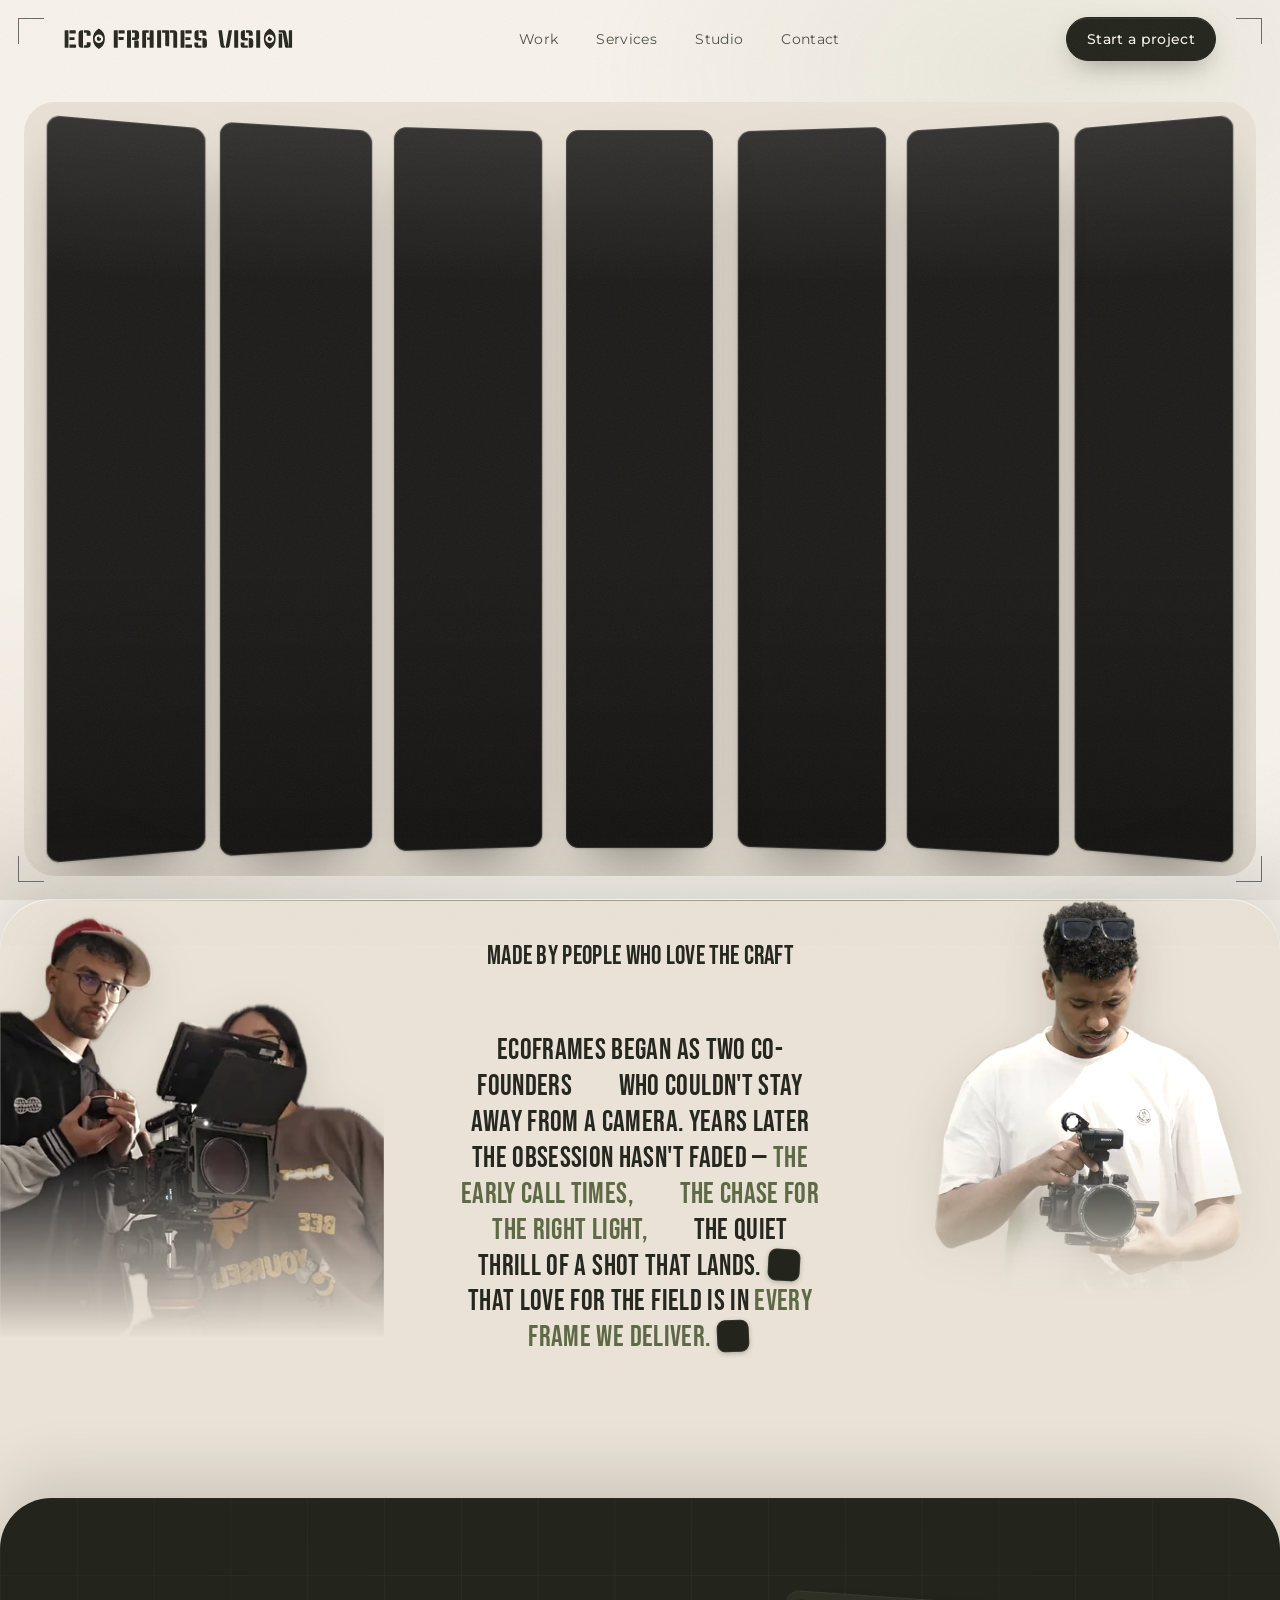
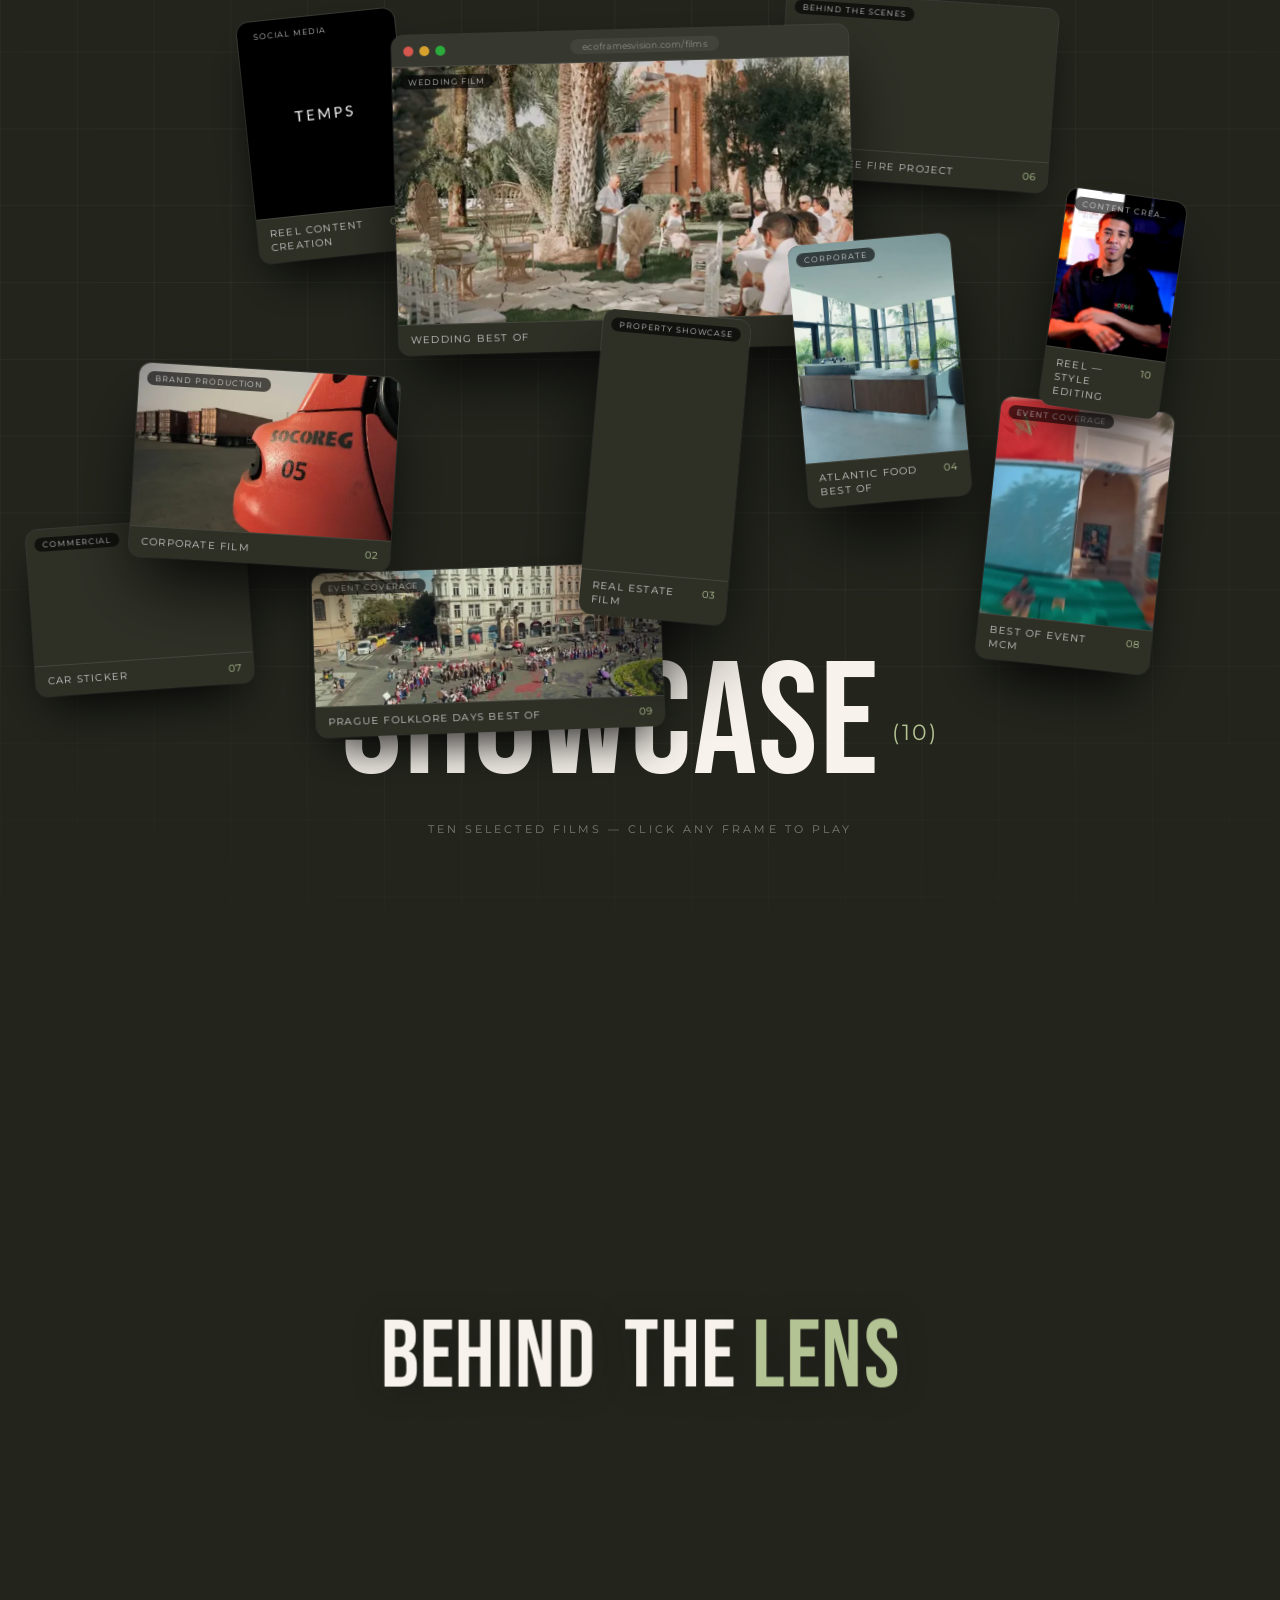
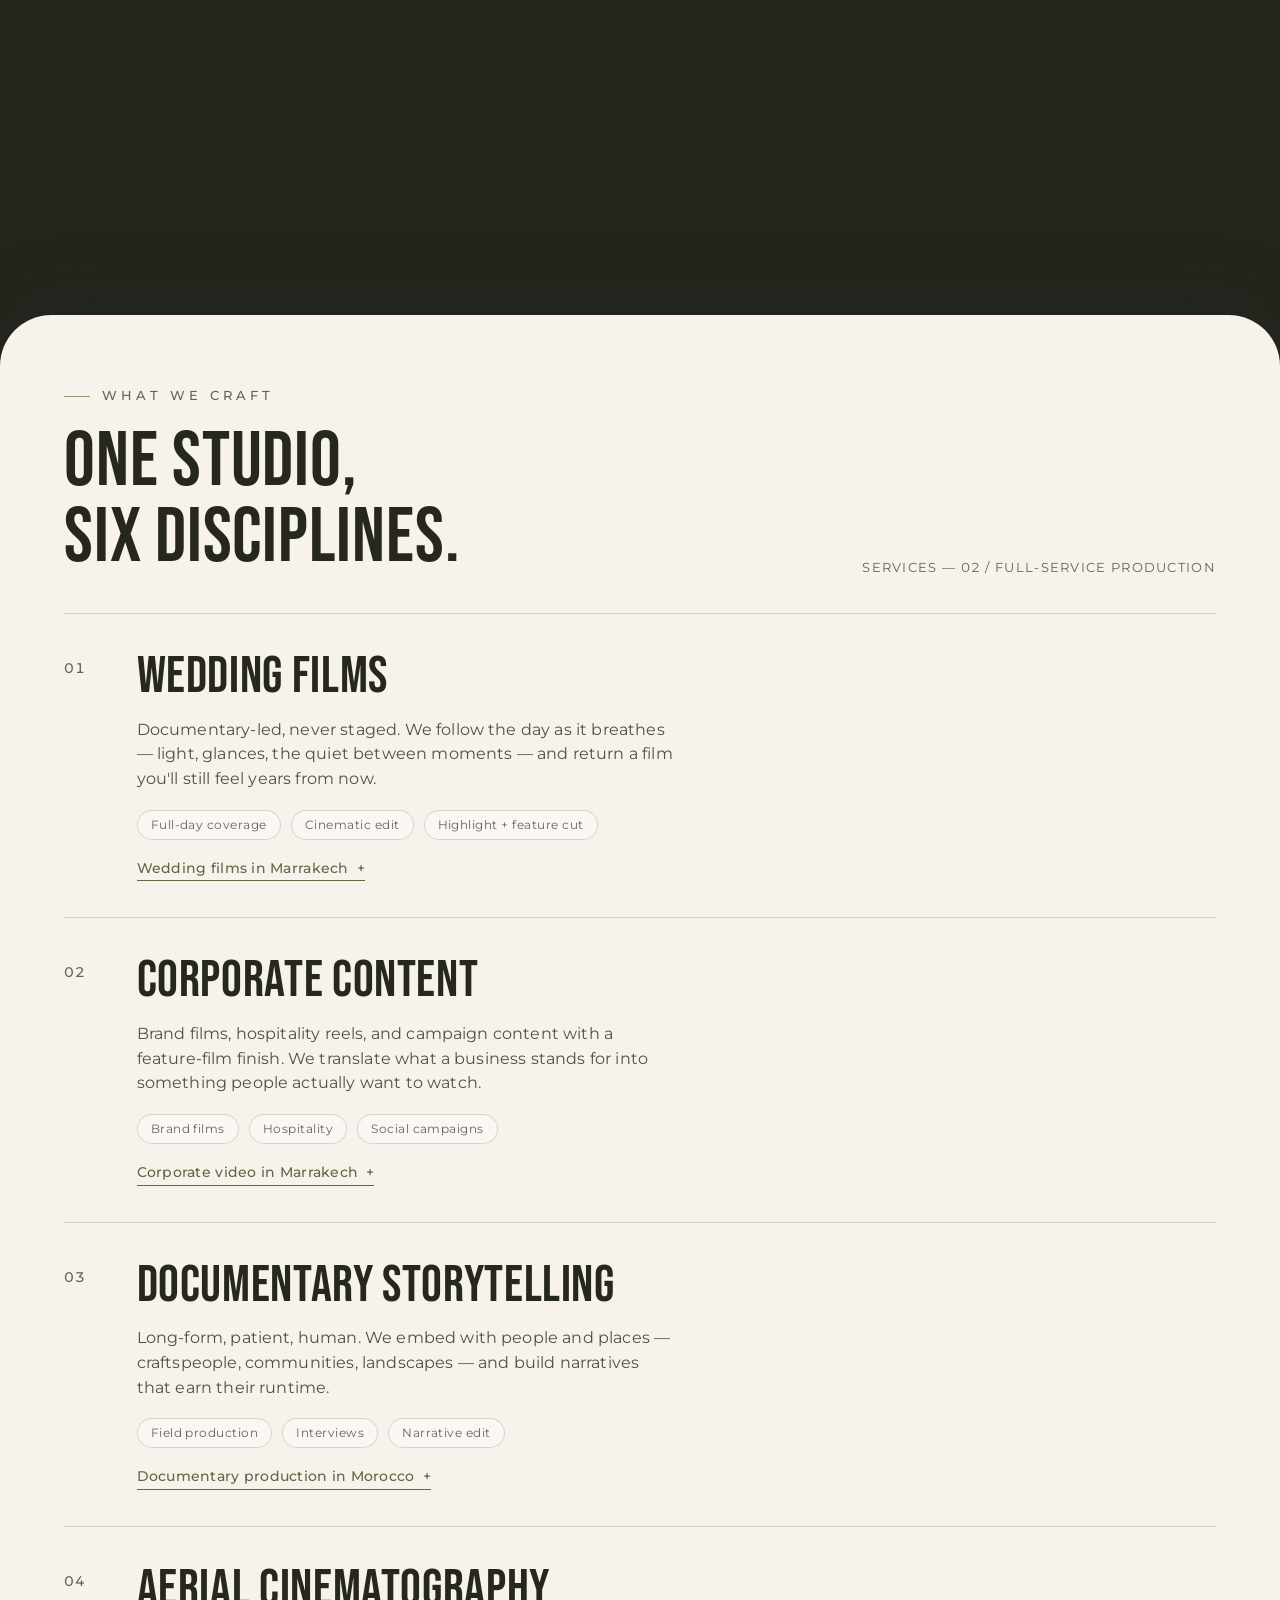
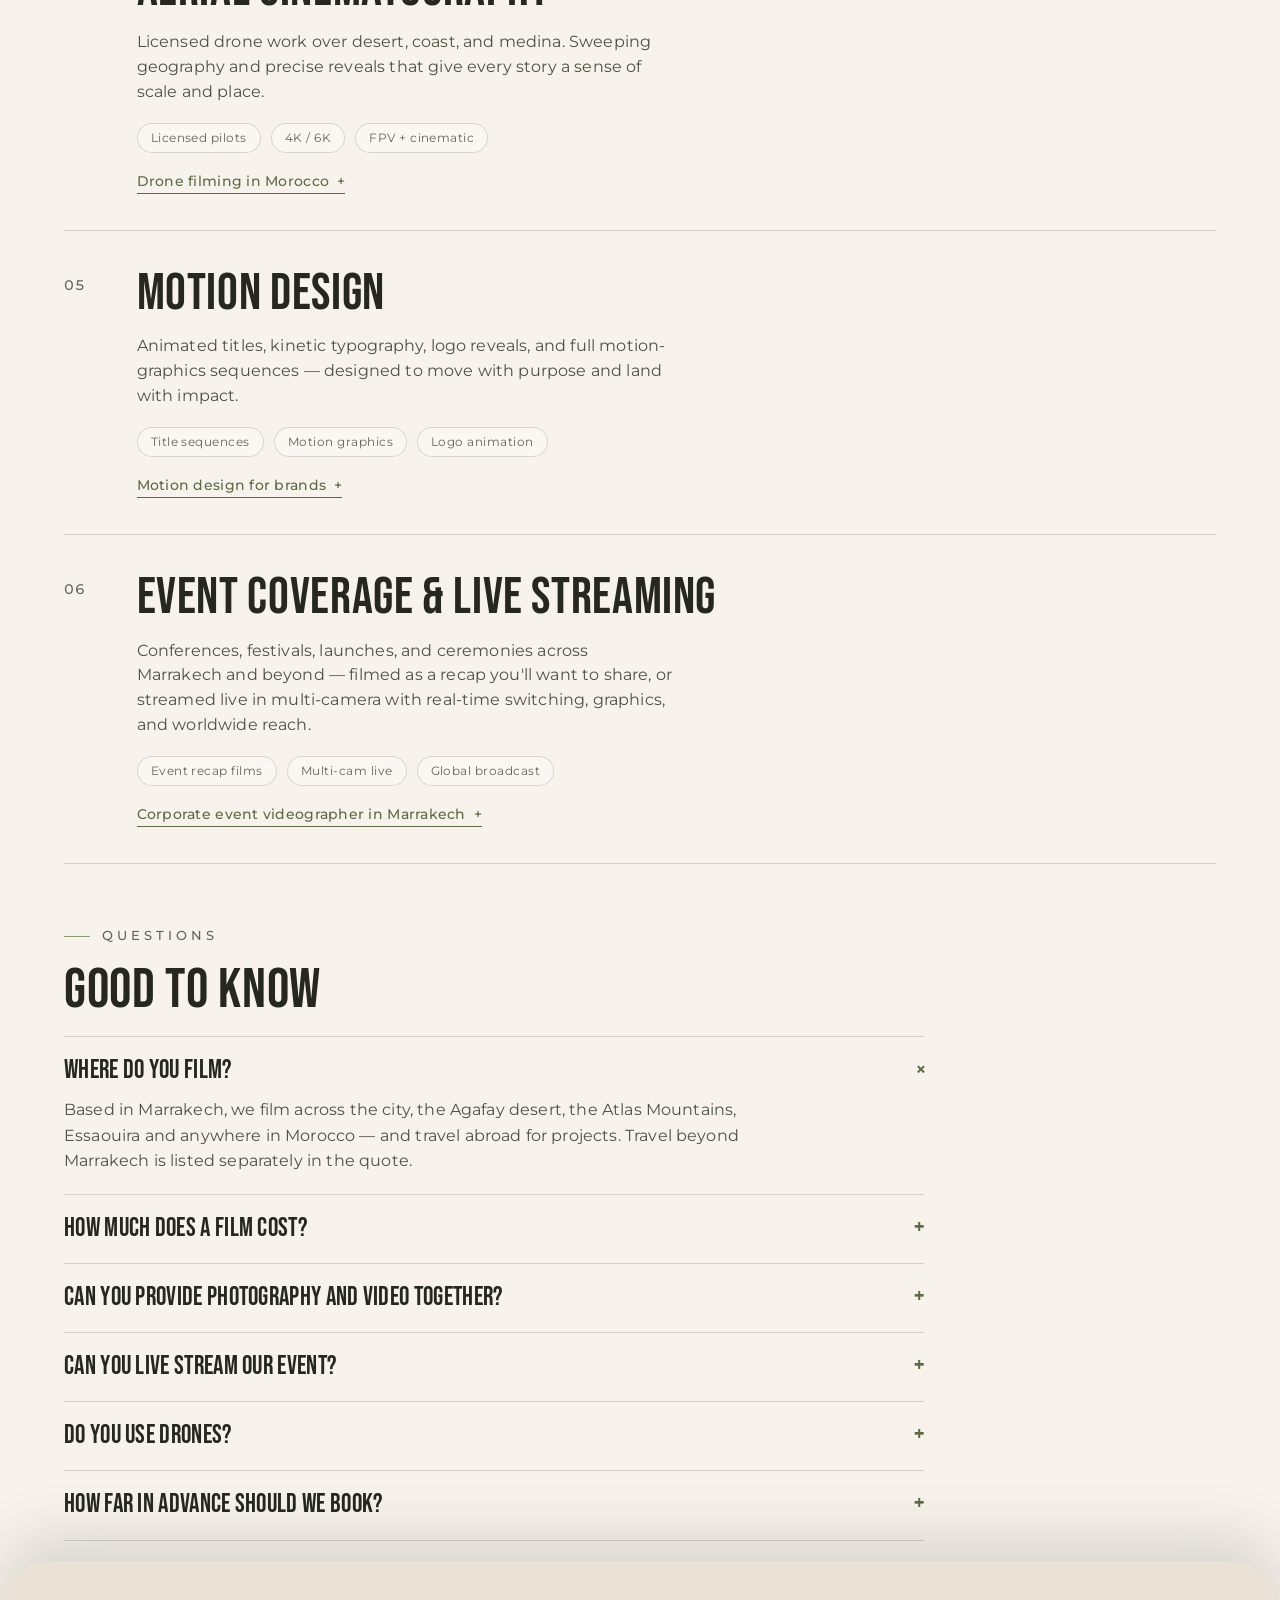
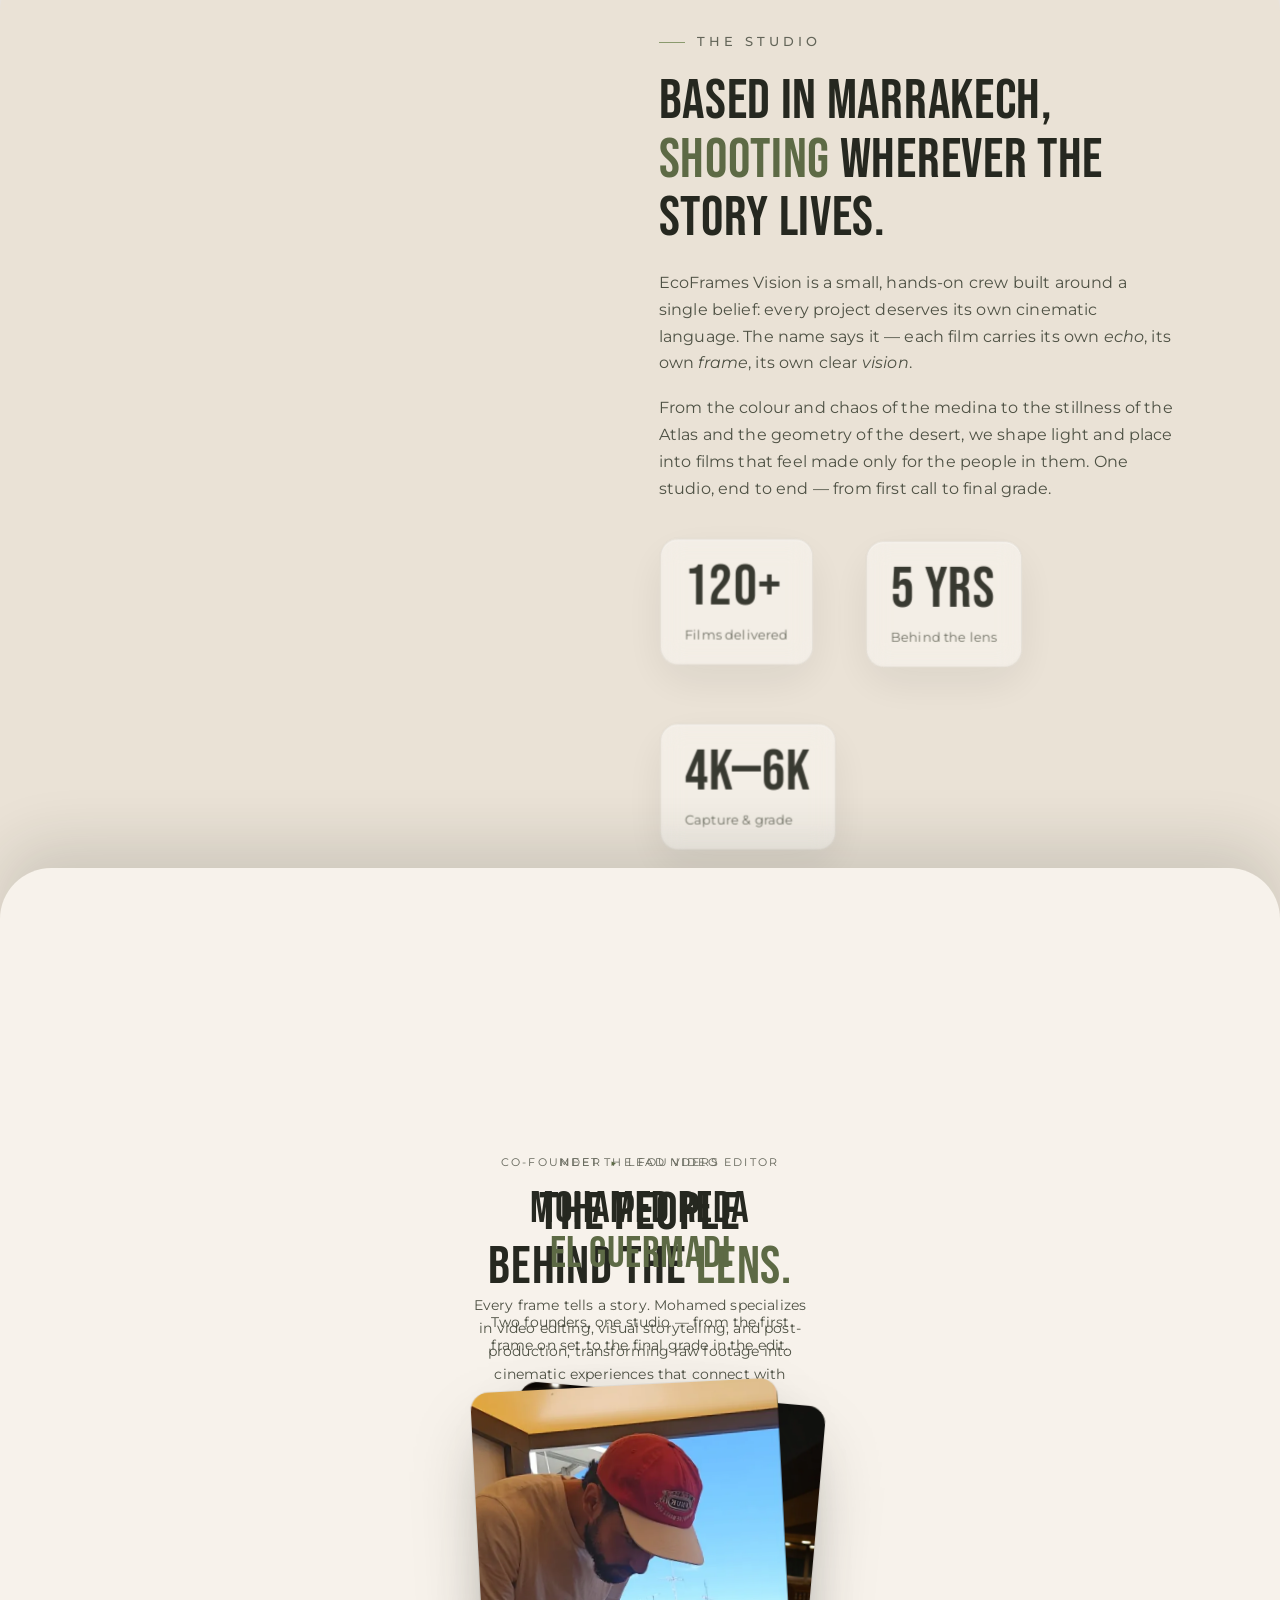
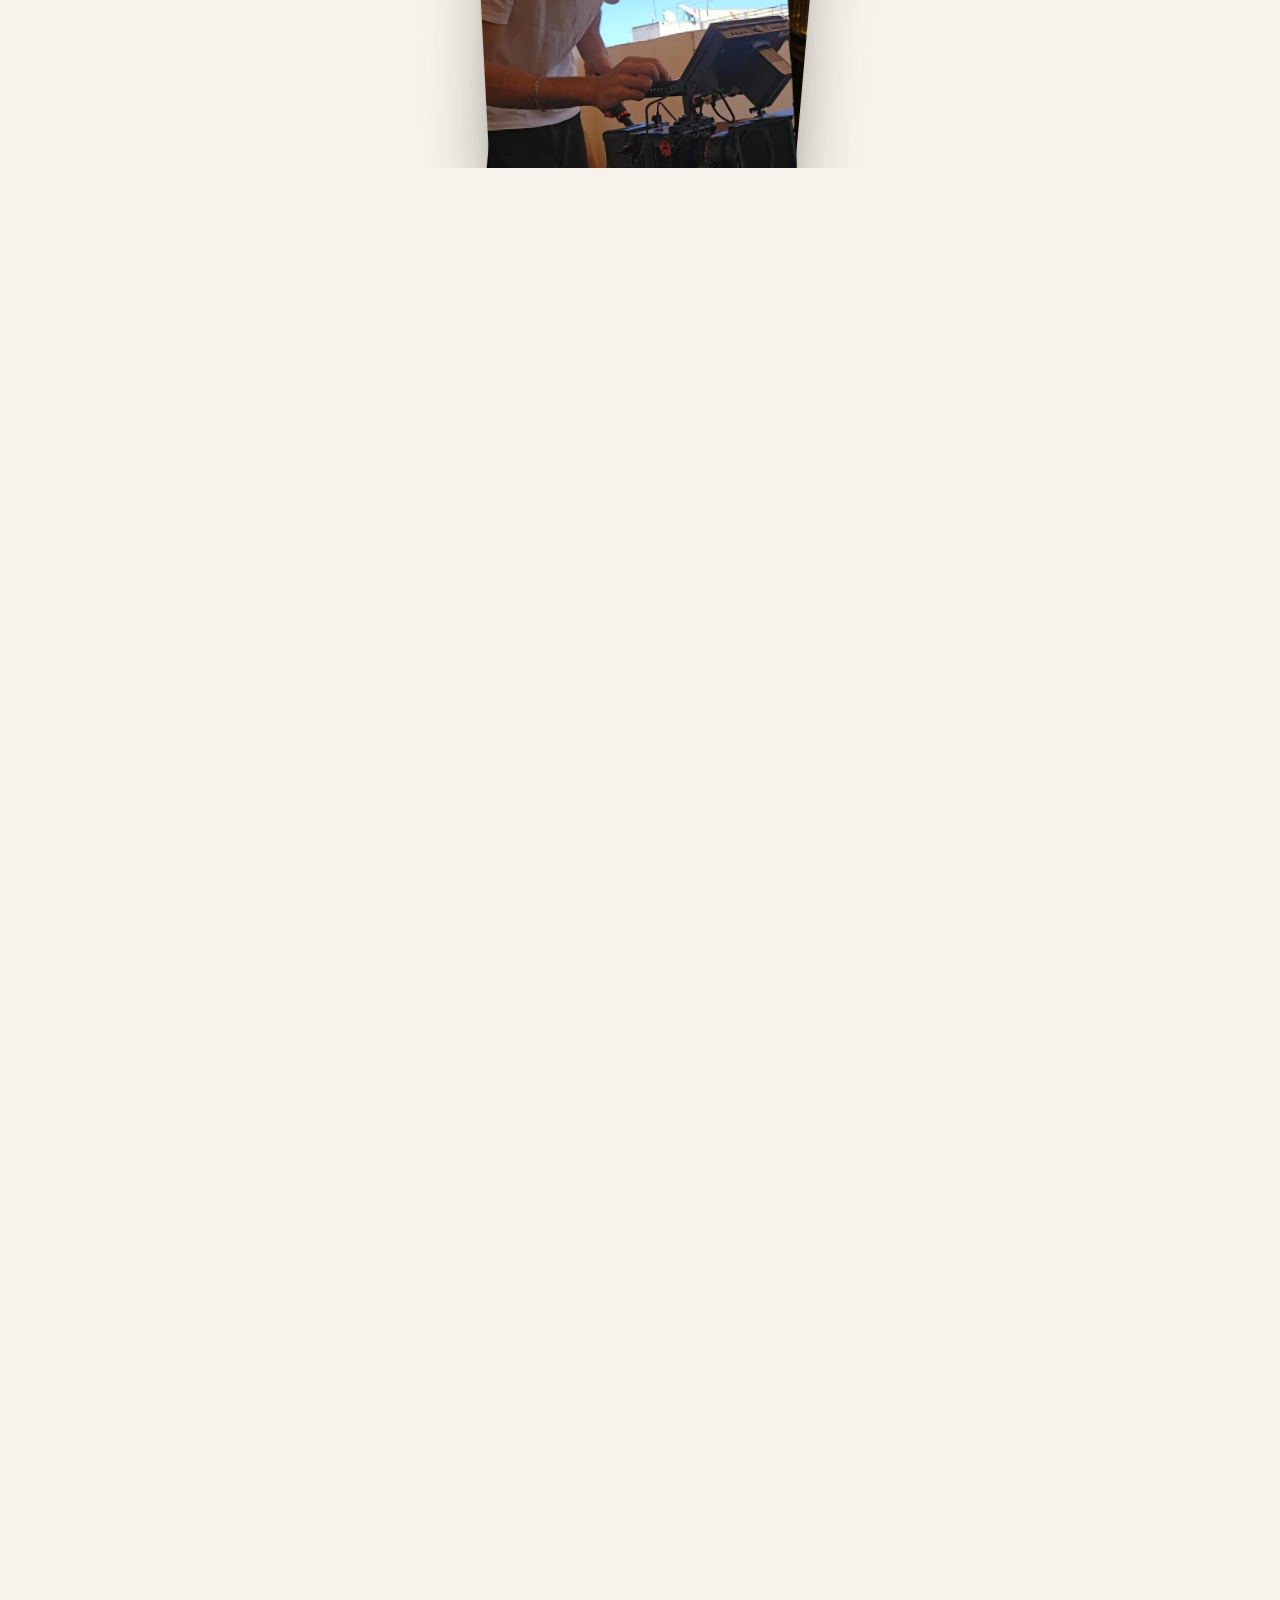
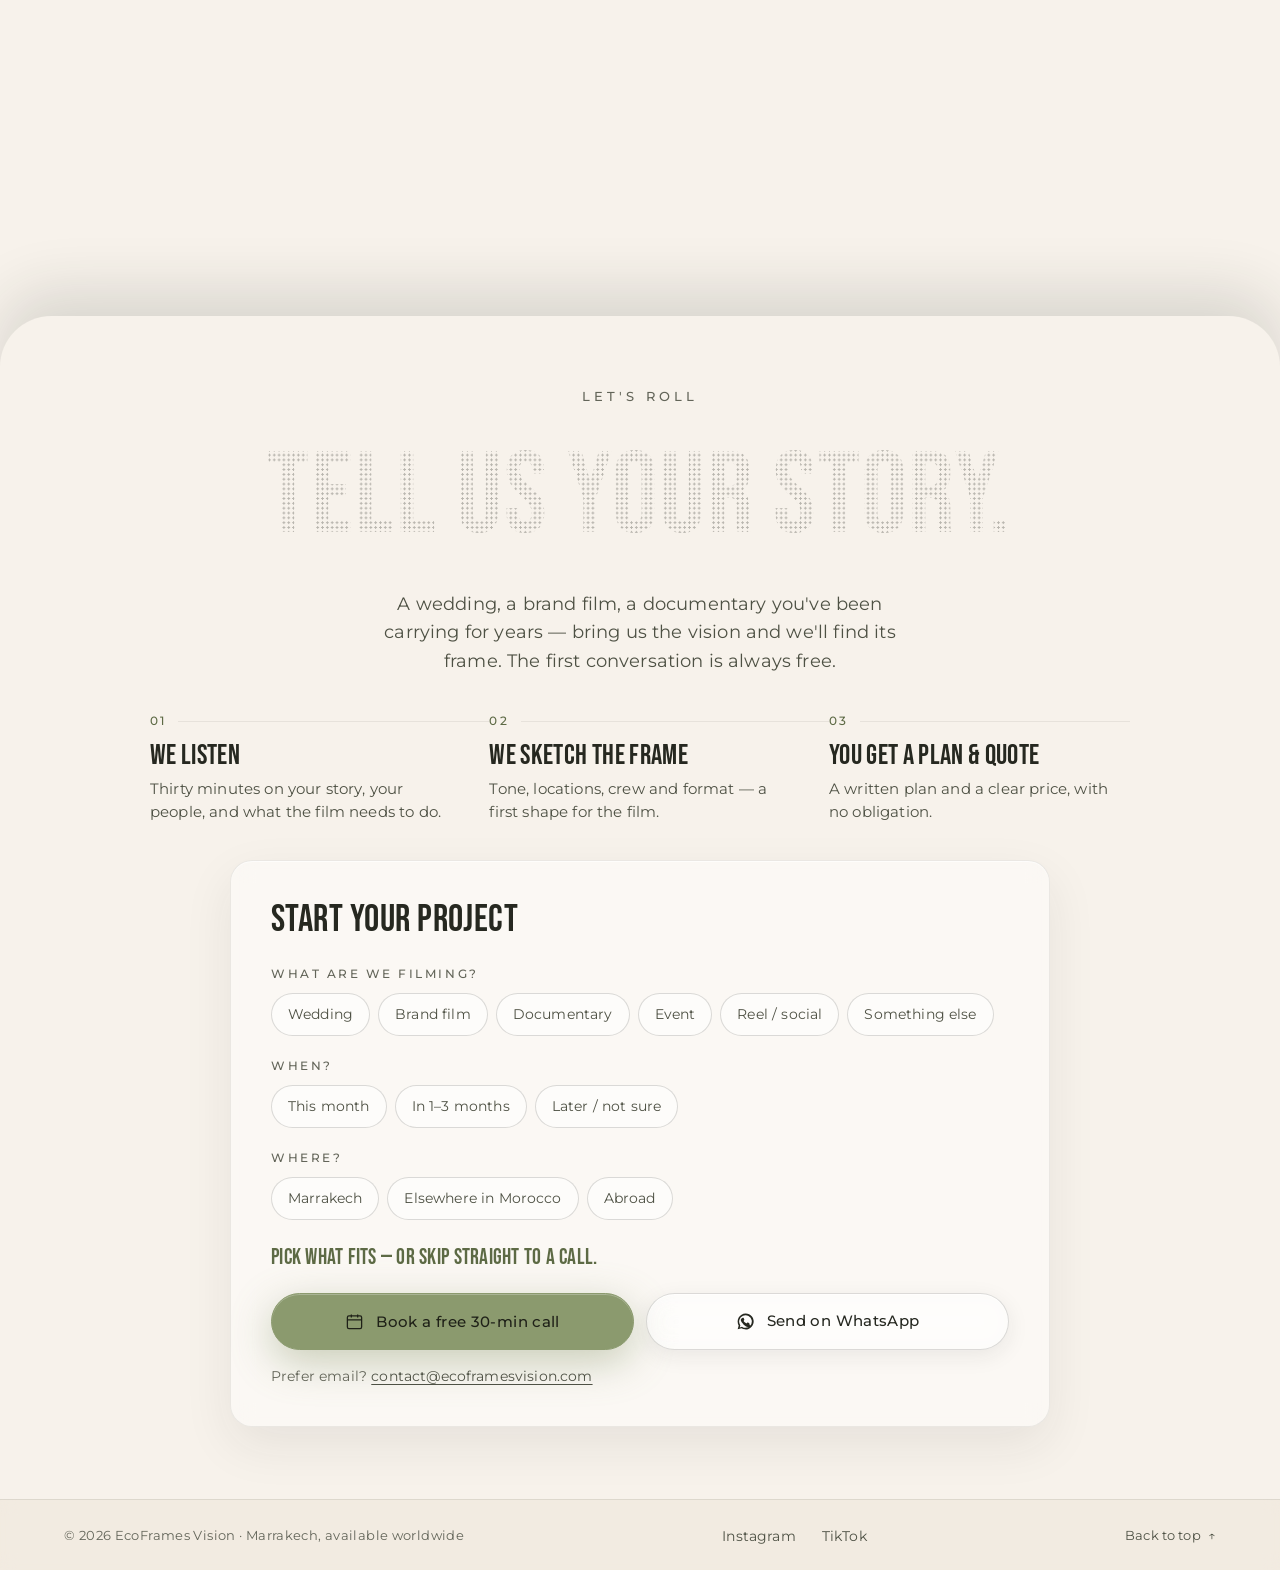
==== commit 148b151d: "Add the Google Analytics tag (GA4 G-EDMFF4XVLB) Co-Authored-By: Claude Opus 5.5 <noreply@anthropic.c" ====
--- a/index.html
+++ b/index.html
@@ -3,6 +3,14 @@
 <head>
 <meta charset="UTF-8" />
 <meta name="viewport" content="width=device-width, initial-scale=1.0" />
+<!-- Google tag (gtag.js) -->
+<script async src="https://www.googletagmanager.com/gtag/js?id=G-EDMFF4XVLB"></script>
+<script>
+  window.dataLayer = window.dataLayer || [];
+  function gtag(){dataLayer.push(arguments);}
+  gtag('js', new Date());
+  gtag('config', 'G-EDMFF4XVLB');
+</script>
 <title>EcoFrames Vision — Cinematic Video Production Studio · Marrakech</title>
 
 <!-- ===== SEO: primary meta ===== -->
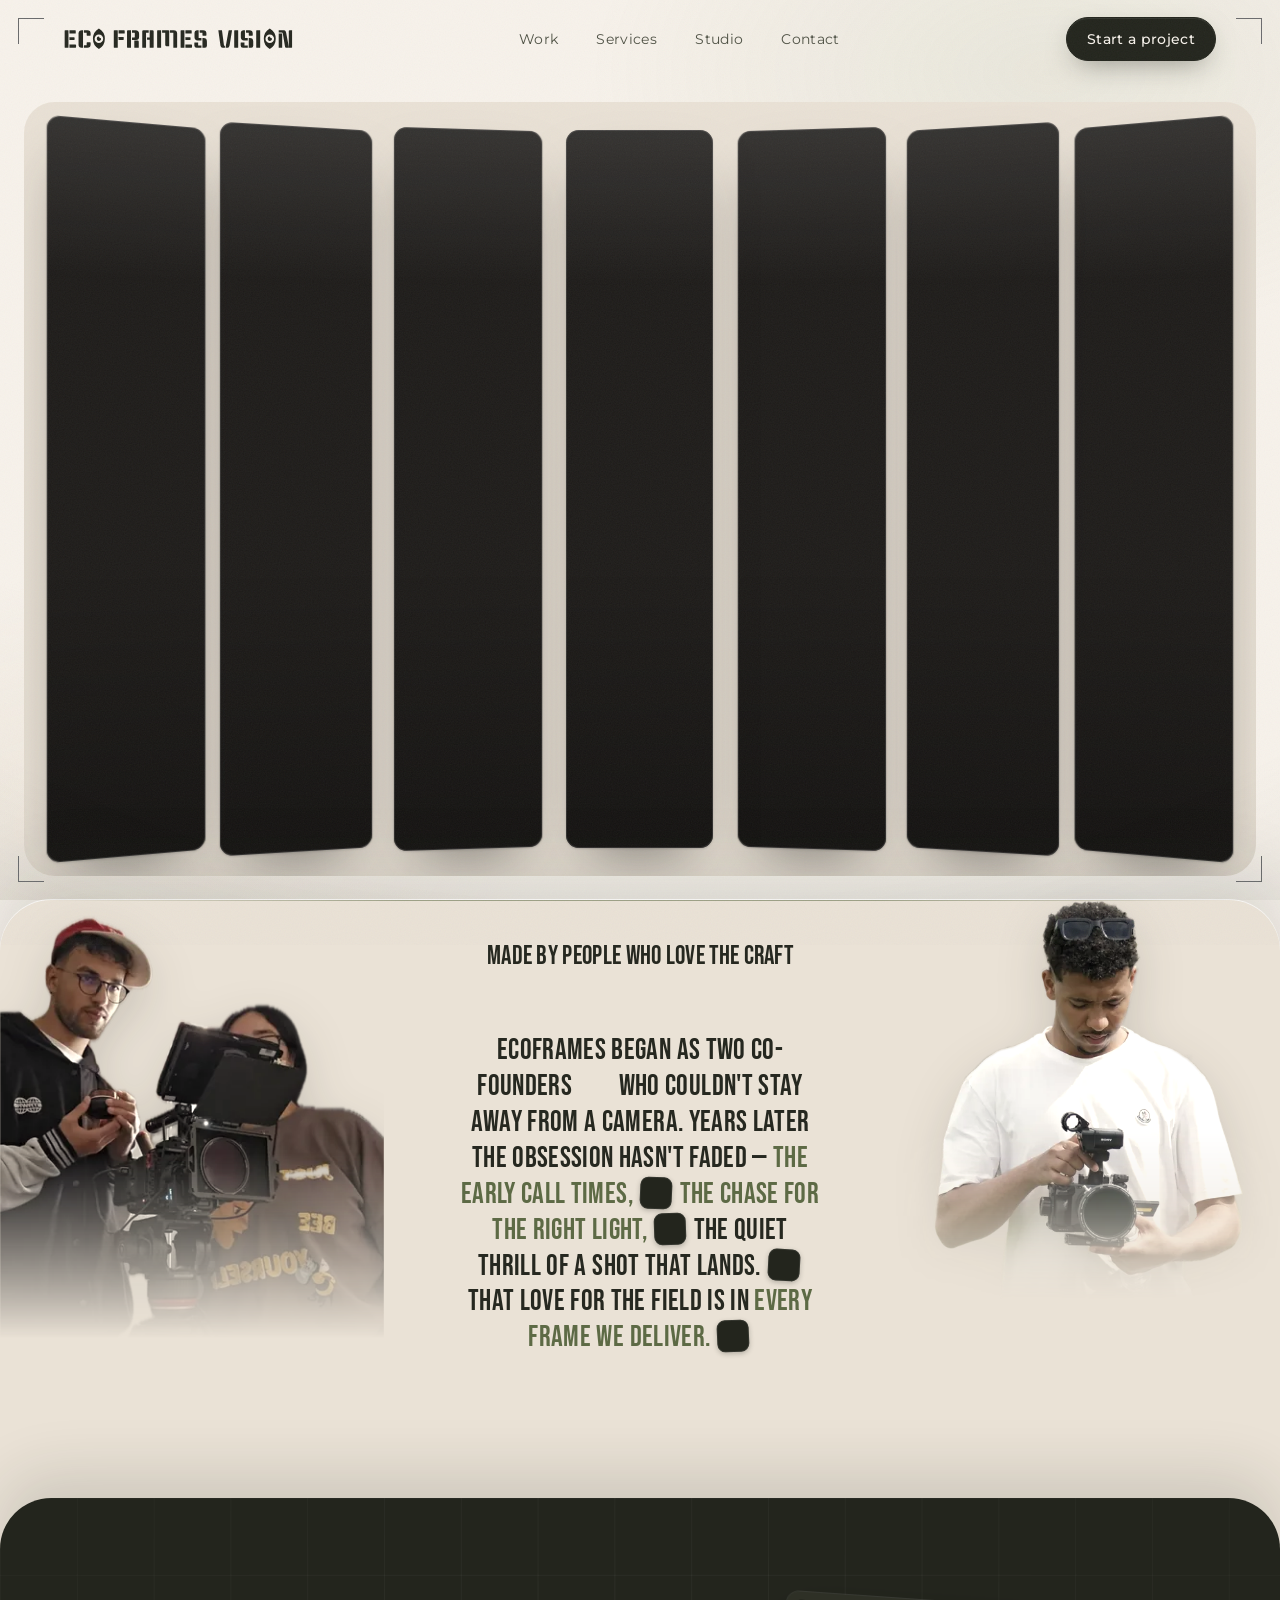
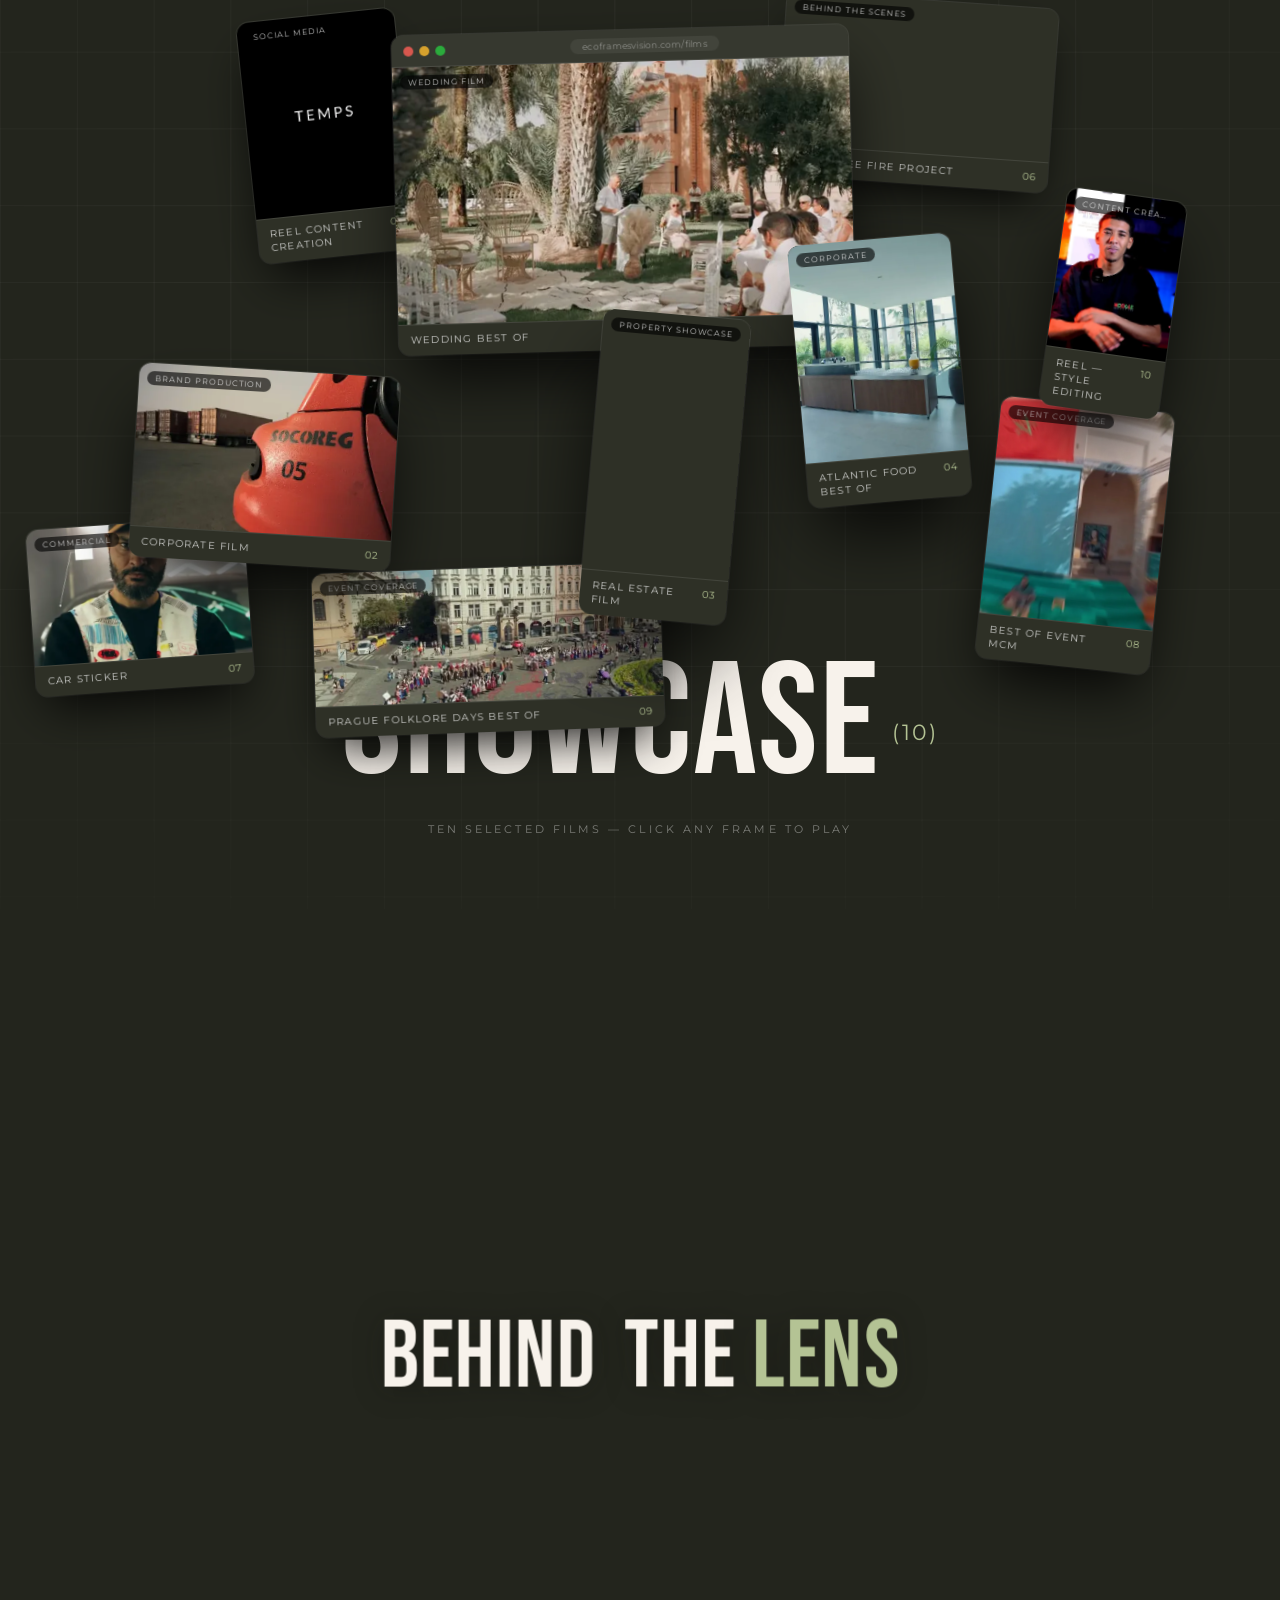
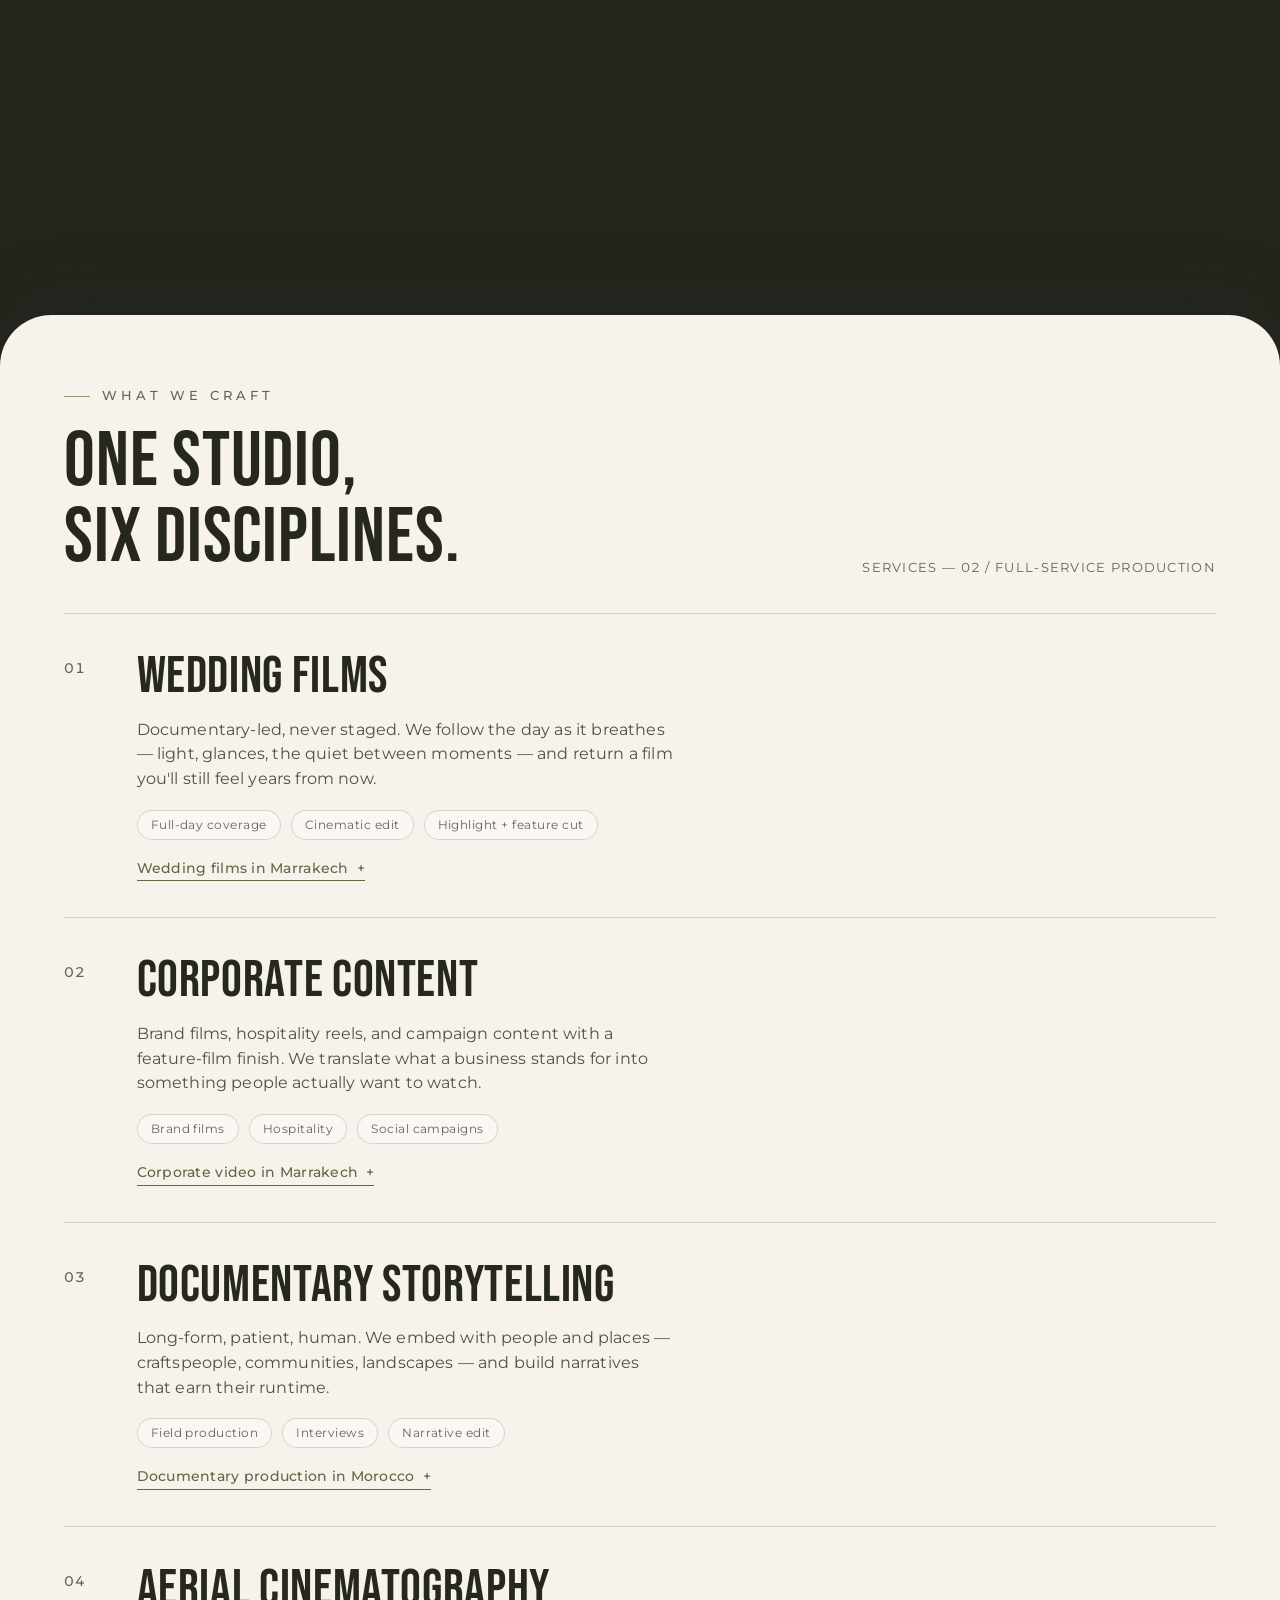
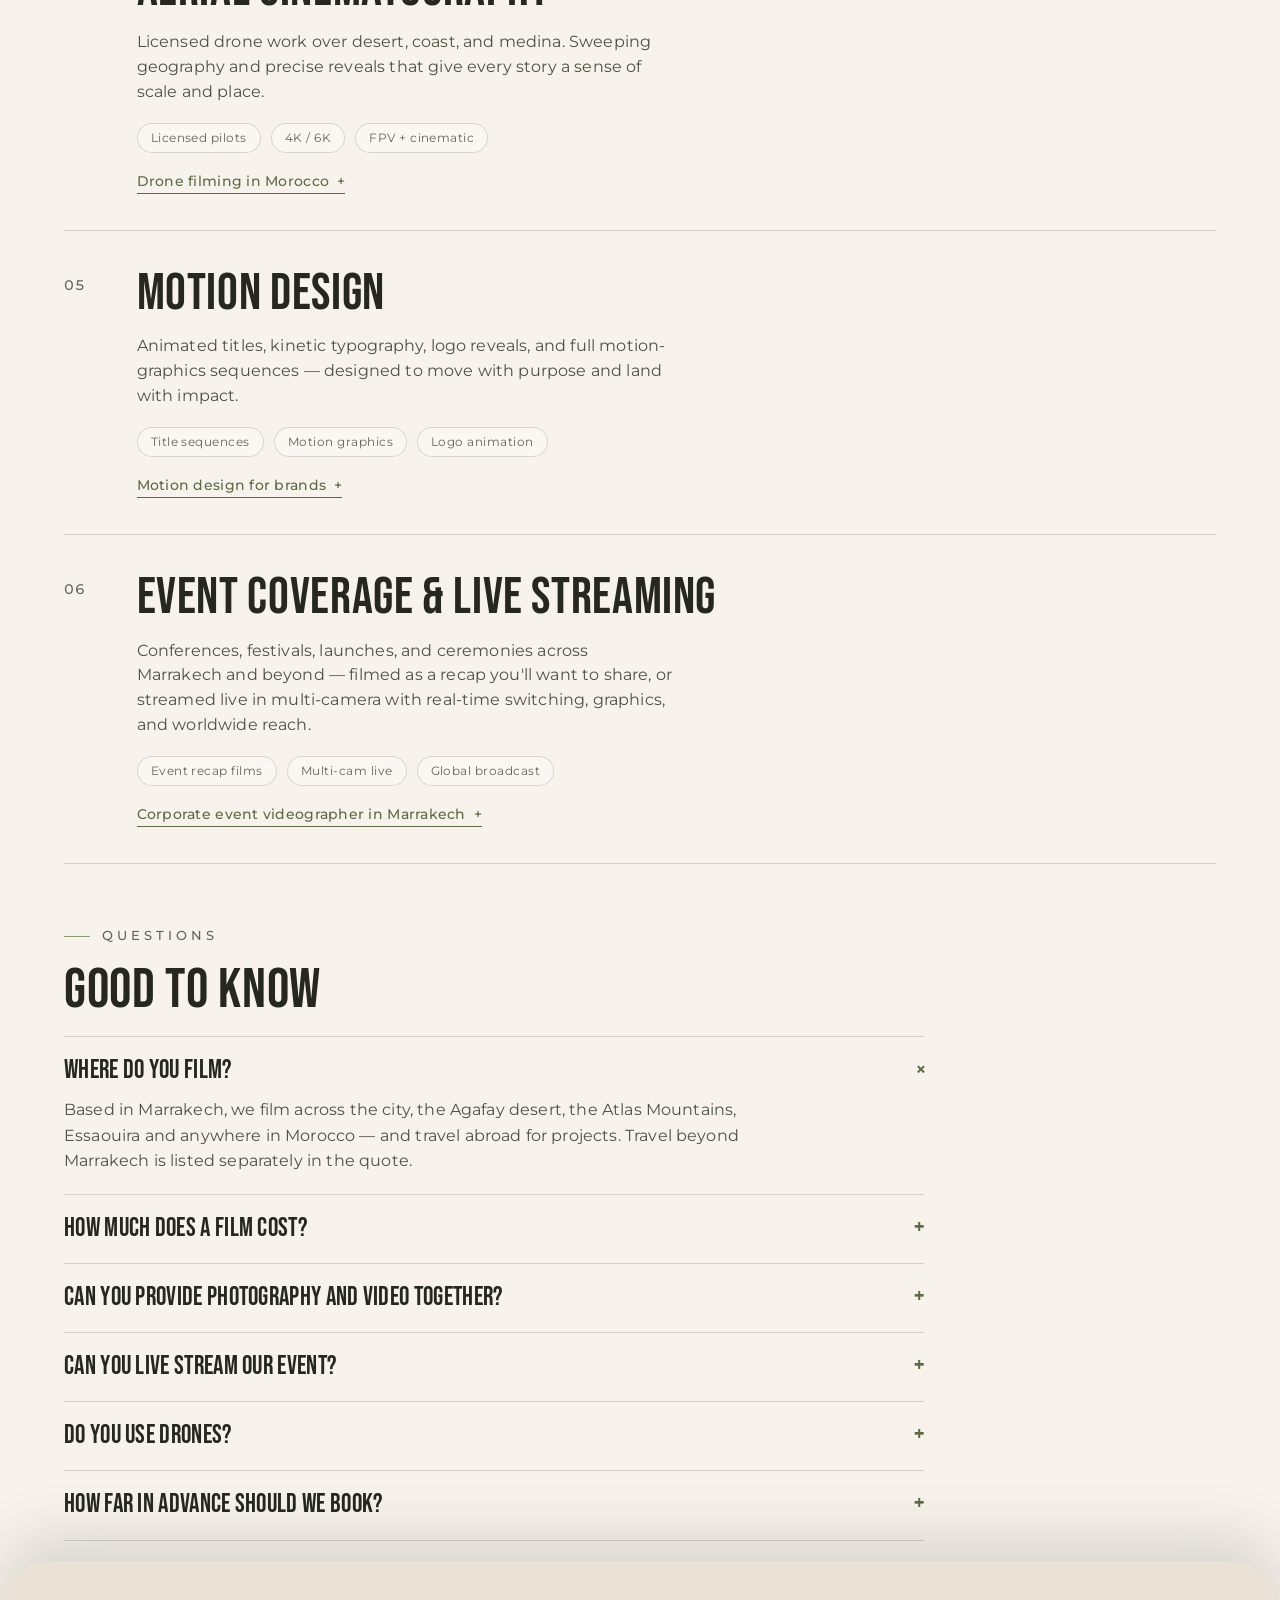
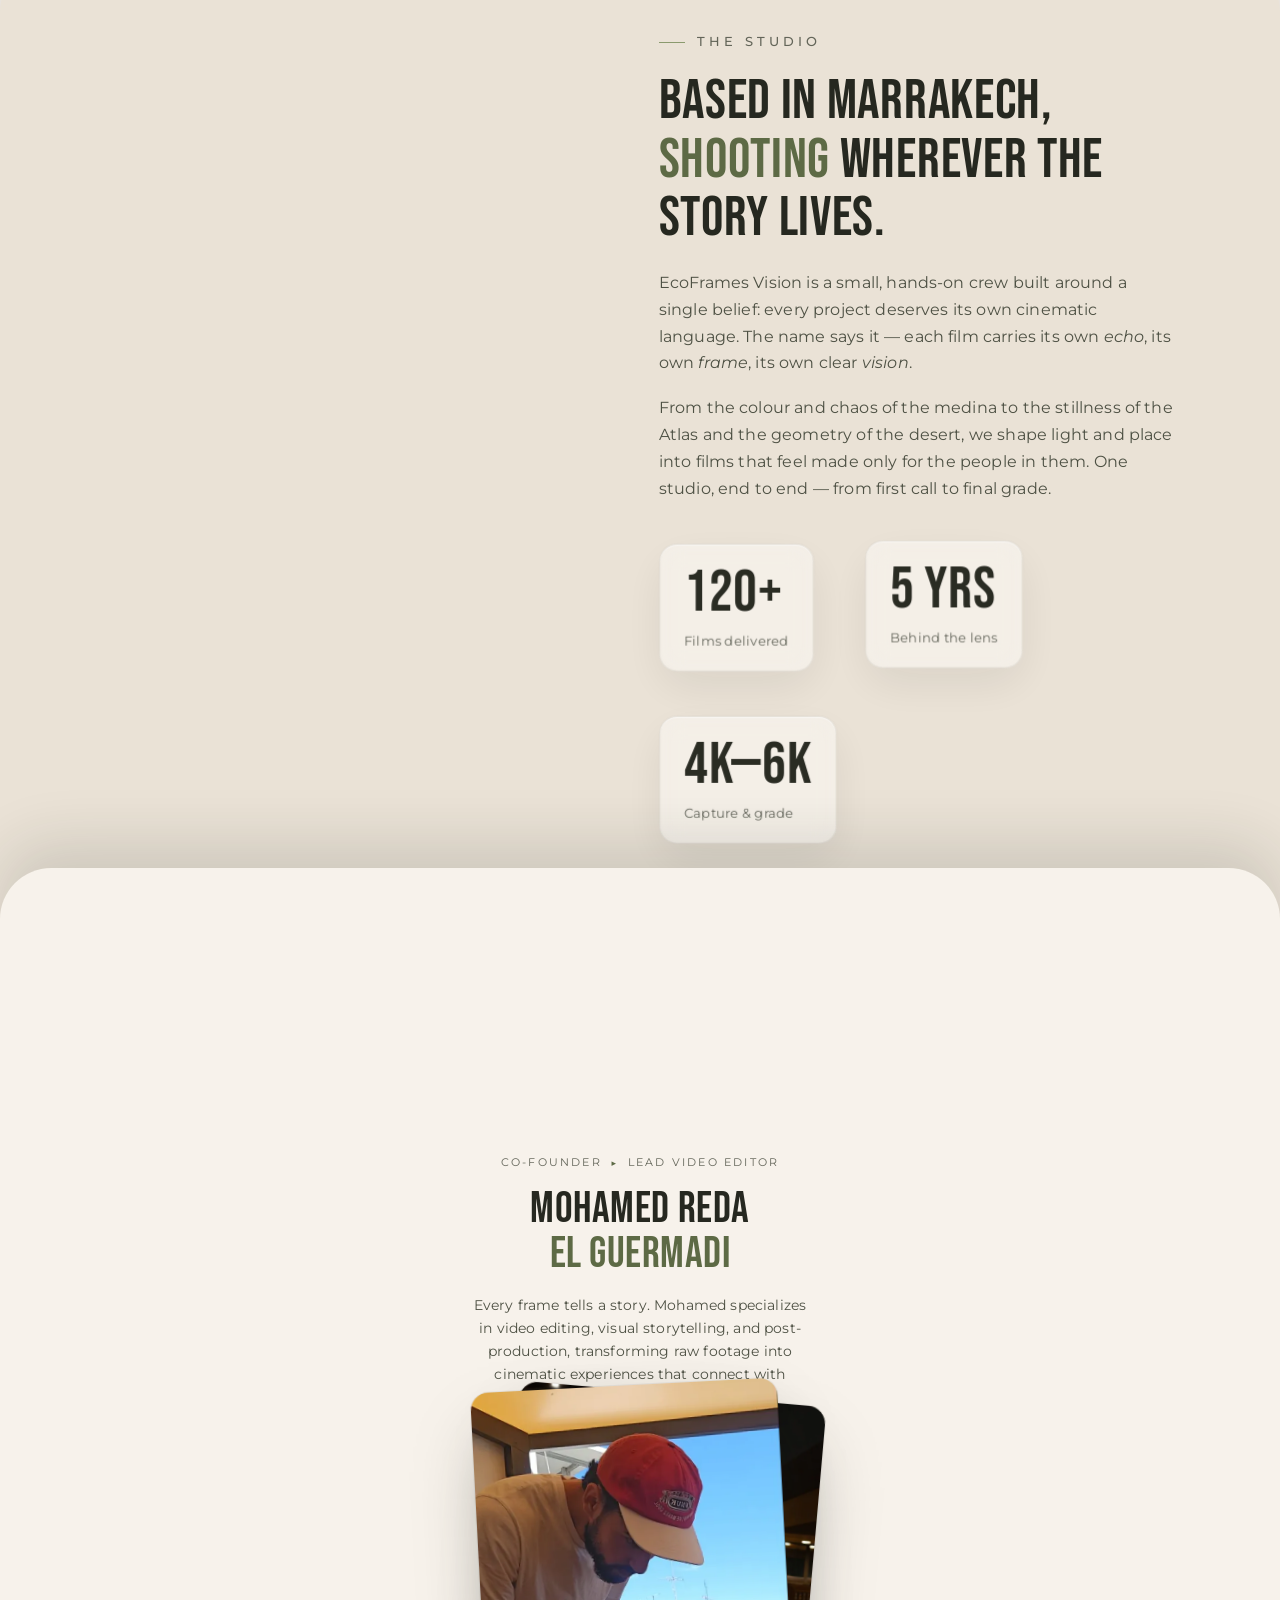
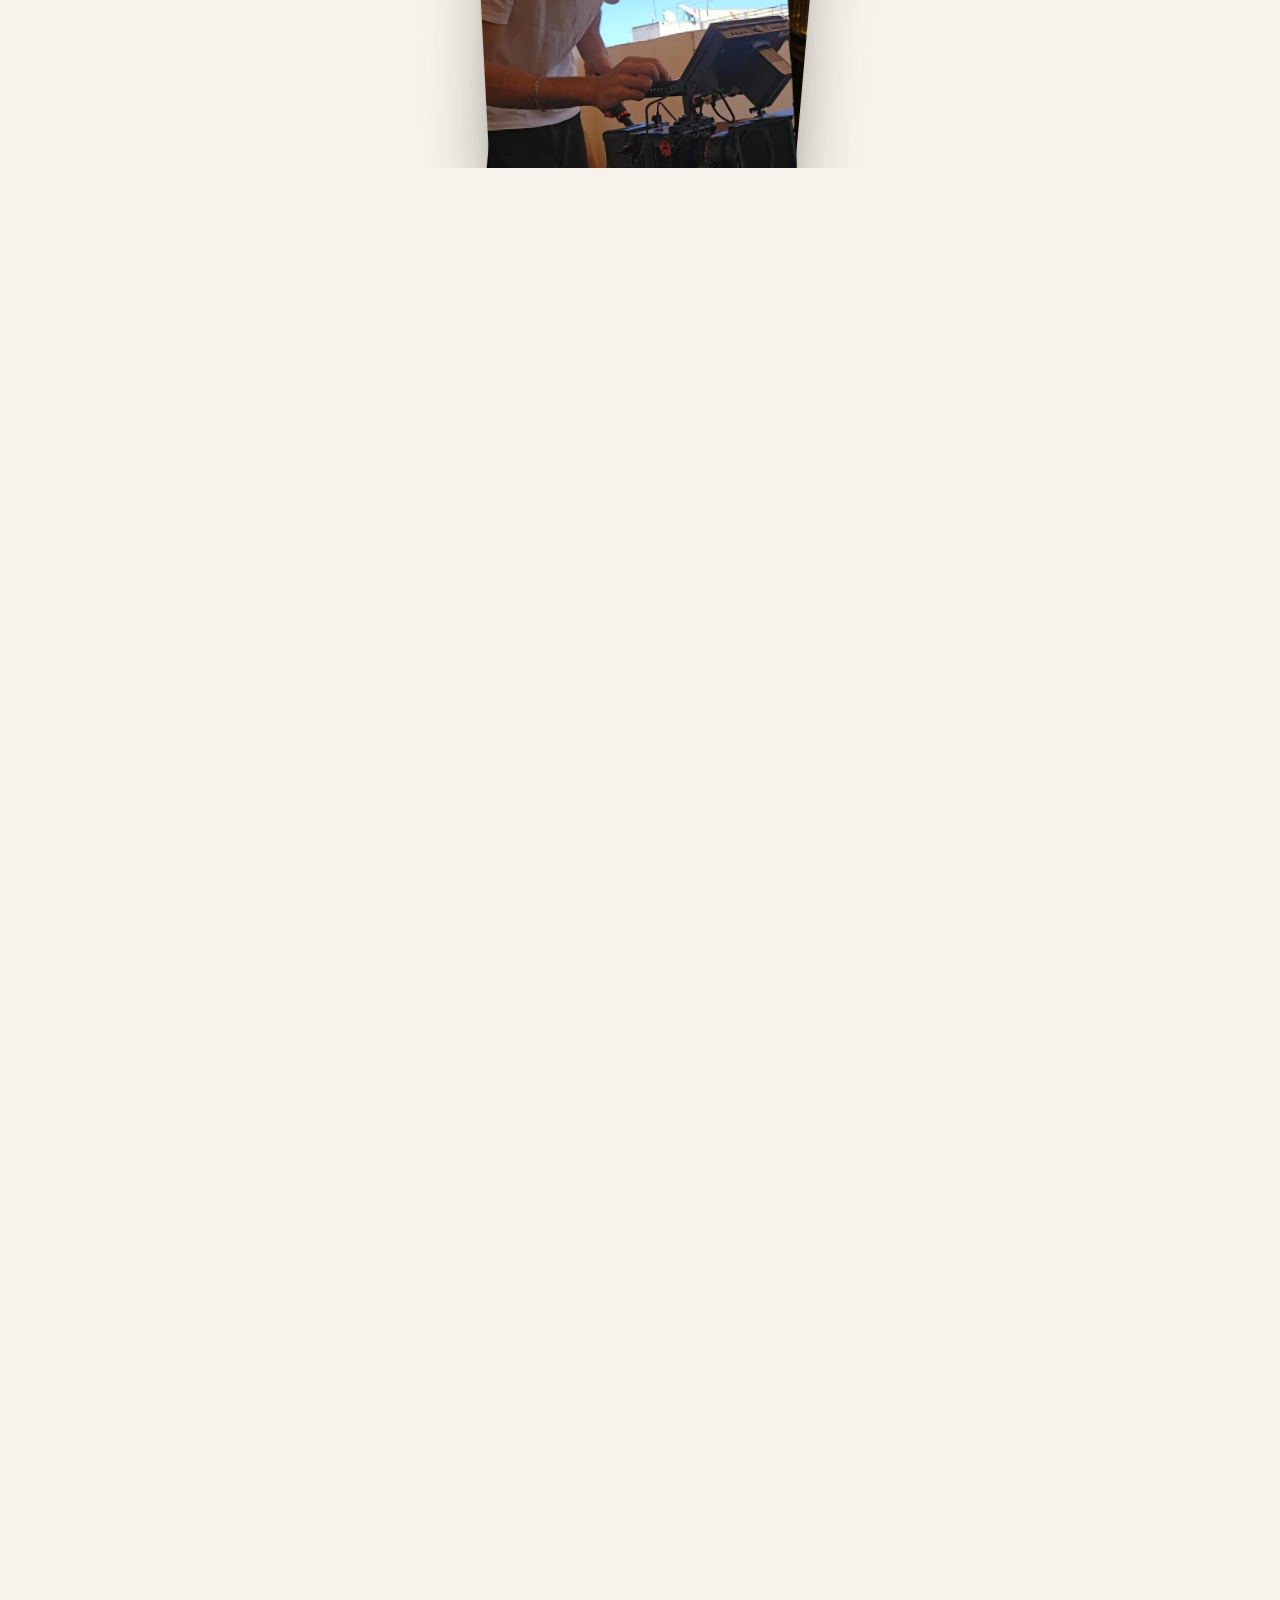
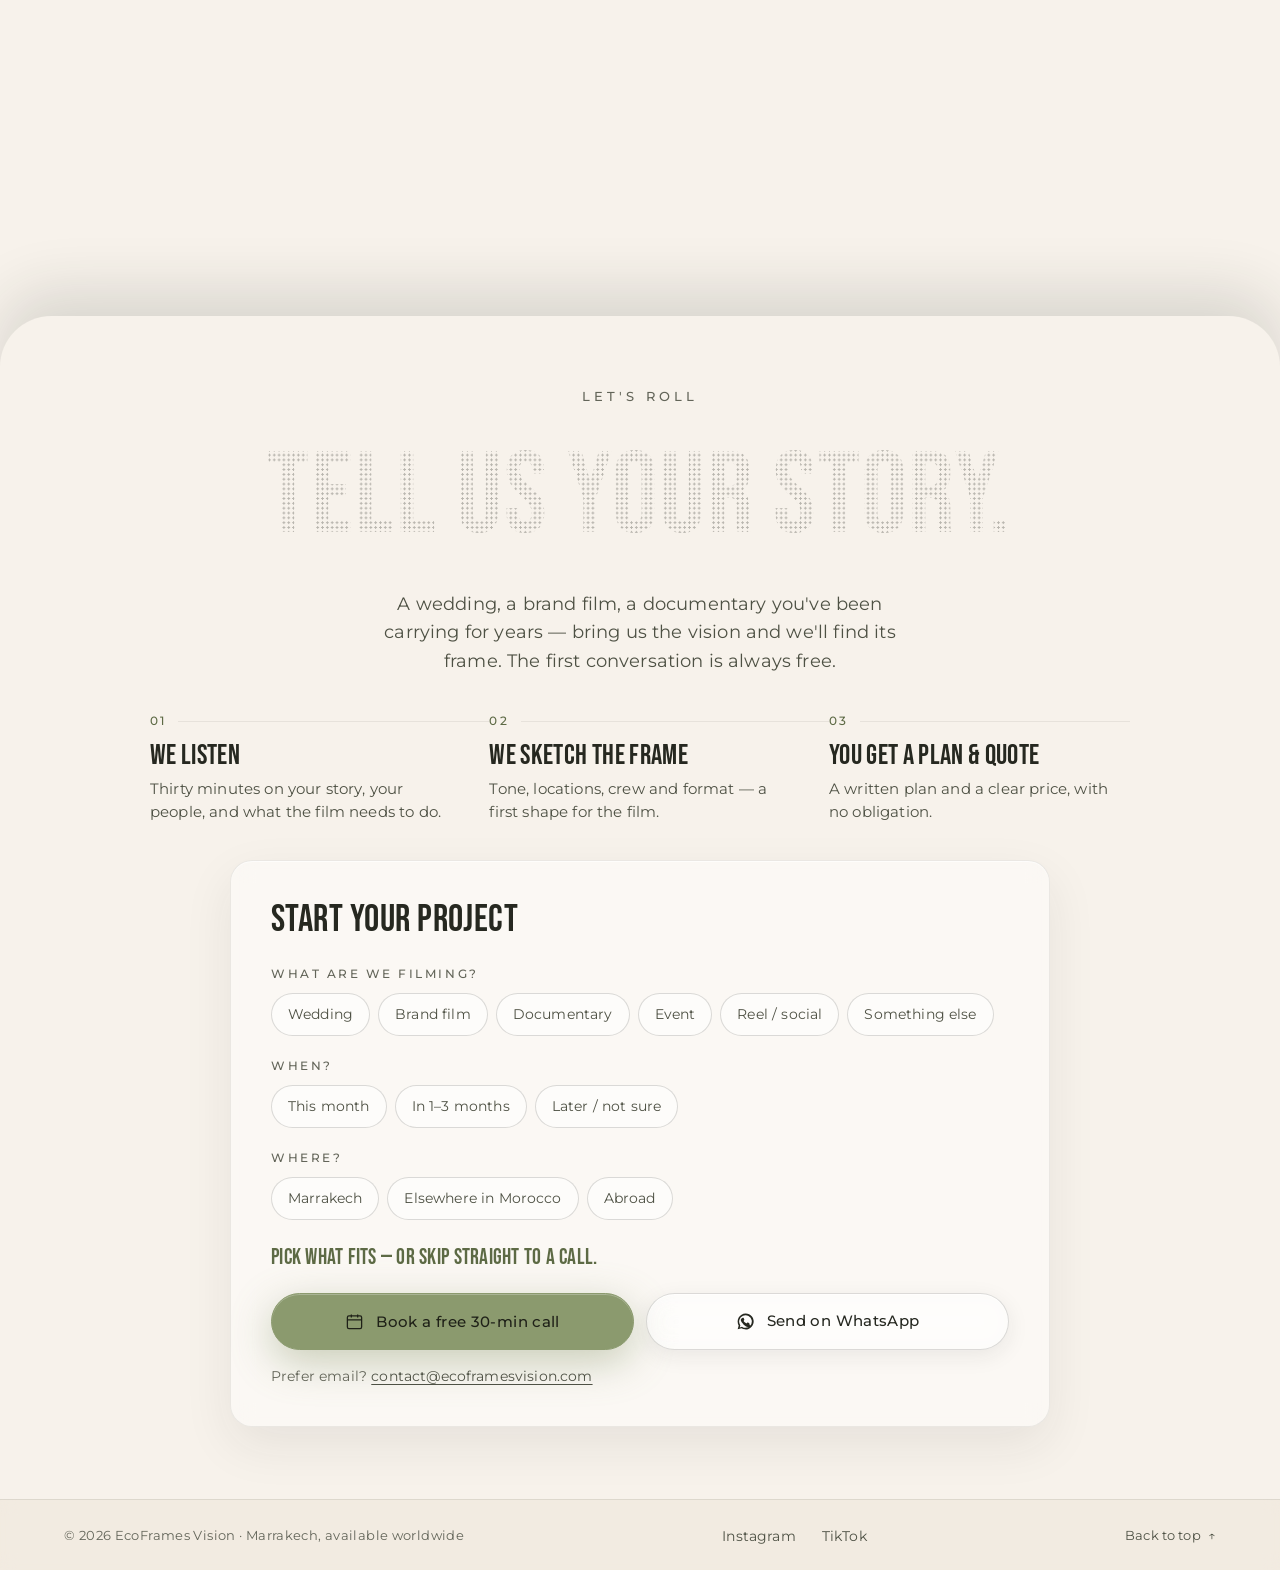
==== commit f34d7479: "Track leads in Google Analytics and load it only on the live domain "Start a project" / "Work with u" ====
--- a/index.html
+++ b/index.html
@@ -3,13 +3,18 @@
 <head>
 <meta charset="UTF-8" />
 <meta name="viewport" content="width=device-width, initial-scale=1.0" />
-<!-- Google tag (gtag.js) -->
-<script async src="https://www.googletagmanager.com/gtag/js?id=G-EDMFF4XVLB"></script>
+<!-- Google tag (gtag.js): only loads on the live domain, so localhost and preview URLs never reach the reports -->
 <script>
   window.dataLayer = window.dataLayer || [];
   function gtag(){dataLayer.push(arguments);}
-  gtag('js', new Date());
-  gtag('config', 'G-EDMFF4XVLB');
+  if (/^(www\.)?ecoframesvision\.com$/.test(location.hostname)) {
+    var ga = document.createElement('script');
+    ga.async = true;
+    ga.src = 'https://www.googletagmanager.com/gtag/js?id=G-EDMFF4XVLB';
+    document.head.appendChild(ga);
+    gtag('js', new Date());
+    gtag('config', 'G-EDMFF4XVLB');
+  }
 </script>
 <title>EcoFrames Vision — Cinematic Video Production Studio · Marrakech</title>
 
@@ -205,7 +210,7 @@
       <a href="#contact">Contact</a>
     </nav>
     <div class="nav-tools">
-      <a class="btn leak" href="#contact"><span class="lbl">Start a project</span></a>
+      <a class="btn leak" href="#contact" data-track="start_project" data-track-from="header"><span class="lbl">Start a project</span></a>
       <button class="menu-toggle" type="button" aria-label="Open menu" aria-expanded="false" aria-controls="navLinks"><span></span><span></span></button>
     </div>
   </div>
@@ -613,7 +618,7 @@
         <h3 class="fsplit-name">Mohamed Reda <span class="serif">El&nbsp;Guermadi</span></h3>
         <p class="fsplit-text">Every frame tells a story. Mohamed specializes in video editing, visual storytelling, and post-production, transforming raw footage into cinematic experiences that connect with audiences and elevate brands.</p>
       </div>
-      <a class="btn fsplit-cta" href="#contact"><span class="lbl">Work with us</span></a>
+      <a class="btn fsplit-cta" href="#contact" data-track="start_project" data-track-from="studio"><span class="lbl">Work with us</span></a>
       <div class="fsplit-progress" aria-hidden="true"><span></span></div>
     </div>
 
@@ -673,16 +678,16 @@
         </fieldset>
         <p class="brief-summary" id="briefSummary" aria-live="polite">Pick what fits — or skip straight to a call.</p>
         <div class="brief-ctas">
-          <button type="button" class="cbtn primary" id="briefBook">
+          <button type="button" class="cbtn primary" id="briefBook" data-track="lead" data-track-from="calendly">
             <svg viewBox="0 0 24 24" fill="none" stroke="currentColor" stroke-width="1.6"><rect x="3" y="5" width="18" height="16" rx="2"/><path d="M3 10h18M8 3v4M16 3v4"/></svg>
             Book a free 30-min call
           </button>
-          <a class="cbtn ghost" id="briefWa" href="https://wa.me/212600276312" target="_blank" rel="noopener">
+          <a class="cbtn ghost" id="briefWa" data-track="lead" data-track-from="whatsapp" href="https://wa.me/212600276312" target="_blank" rel="noopener">
             <svg viewBox="0 0 24 24" fill="currentColor"><path d="M12 2a10 10 0 00-8.6 15l-1.3 4.7 4.8-1.3A10 10 0 1012 2zm0 18a8 8 0 01-4.1-1.1l-.3-.2-2.8.8.7-2.8-.2-.3A8 8 0 1112 20zm4.6-6c-.3-.1-1.5-.7-1.7-.8s-.4-.1-.6.1-.6.8-.8 1-.3.1-.6 0a6.5 6.5 0 01-1.9-1.2 7.2 7.2 0 01-1.3-1.7c-.1-.3 0-.4.1-.5l.4-.5.3-.5v-.5l-.8-1.8c-.2-.5-.4-.4-.6-.4h-.5a1 1 0 00-.7.3A2.9 2.9 0 006 9.8c0 1.7 1.3 3.4 1.5 3.6s2.5 3.8 6 5.3a6.6 6.6 0 002.8.6 2.4 2.4 0 001.6-1.1 2 2 0 00.1-1.1c0-.1-.2-.2-.5-.3z"/></svg>
             Send on WhatsApp
           </a>
         </div>
-        <p class="brief-alt">Prefer email? <a href="mailto:contact@ecoframesvision.com">contact@ecoframesvision.com</a></p>
+        <p class="brief-alt">Prefer email? <a href="mailto:contact@ecoframesvision.com" data-track="lead" data-track-from="email">contact@ecoframesvision.com</a></p>
       </form>
     </div>
   </div>
@@ -709,7 +714,7 @@
   </div>
 </div>
 
-<script src="js/script.js?v=20261007-1" defer></script>
+<script src="js/script.js?v=20261113-1" defer></script>
 <script src="js/tile-flight.js?v=20261003-4" defer></script>
 <script src="js/founders-split.js?v=20261003-1" defer></script>
 <script src="js/gallery-bts.js?v=20261020-1" defer></script>
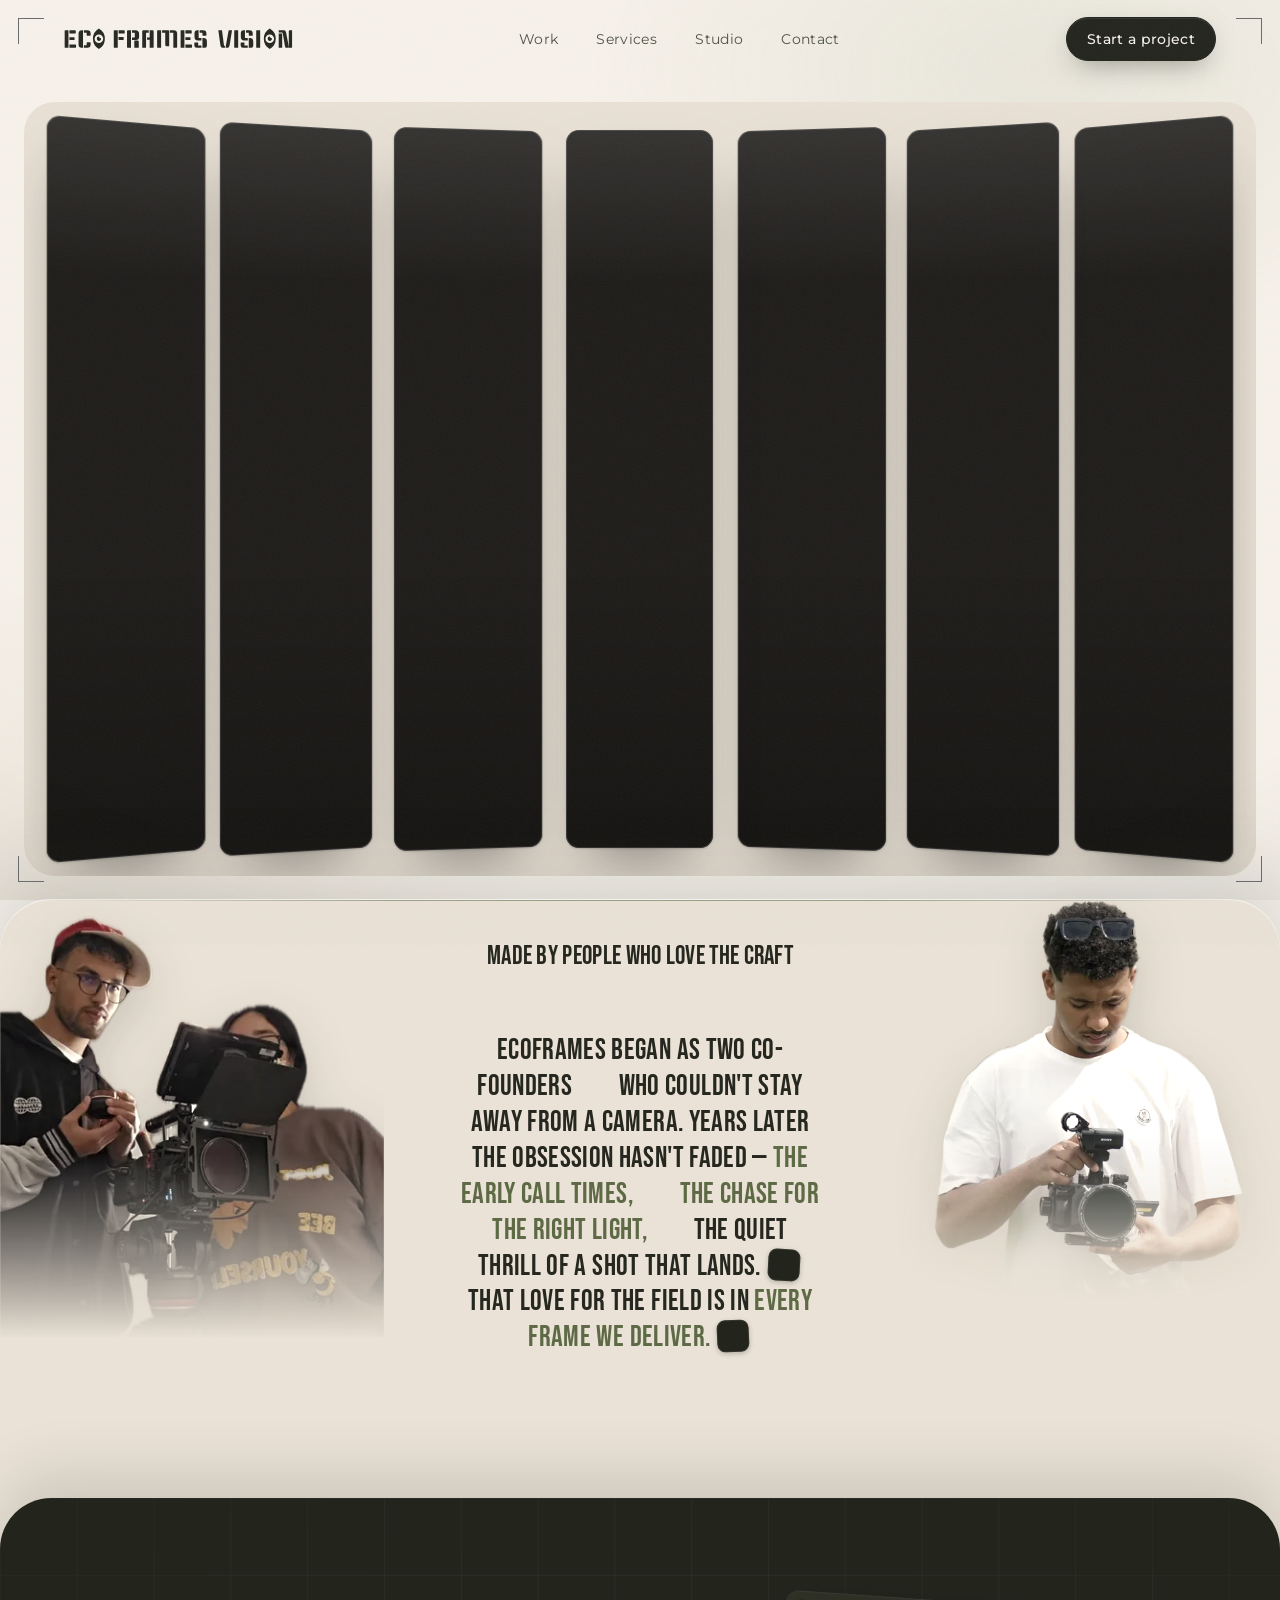
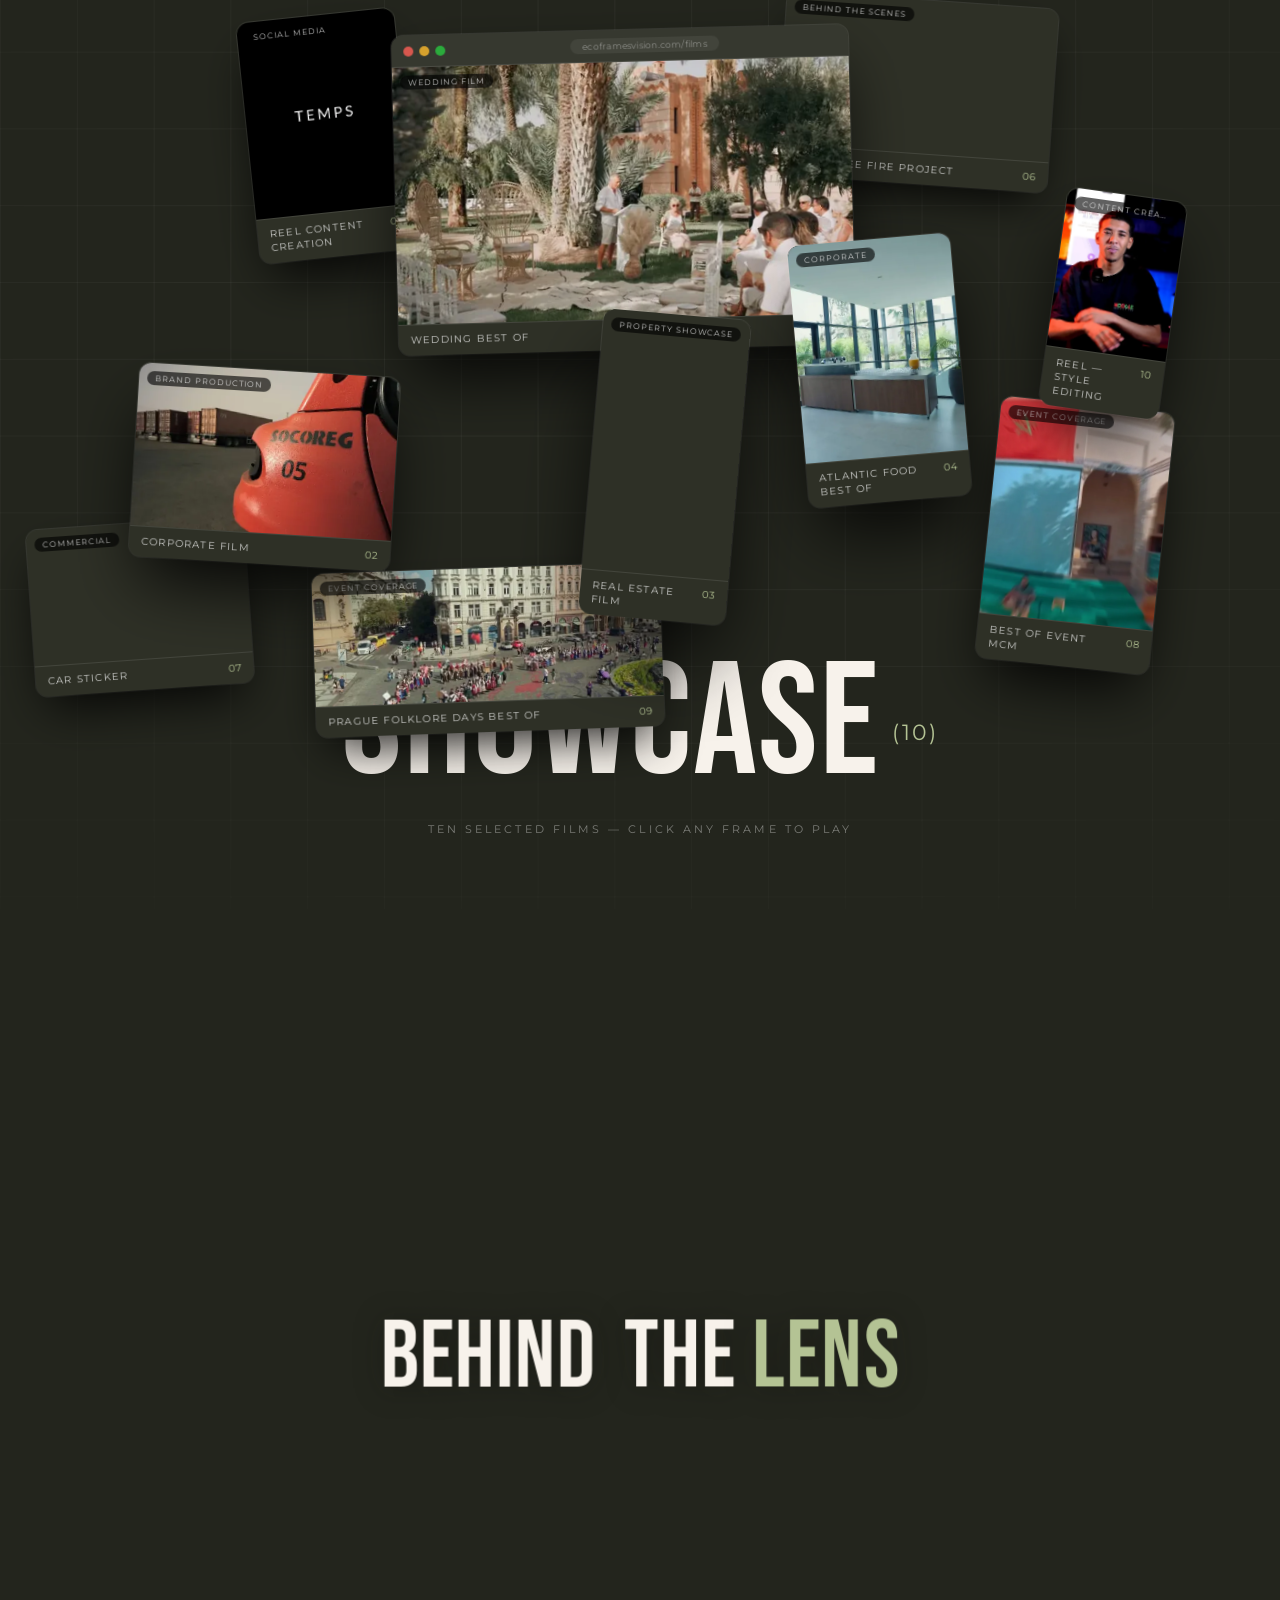
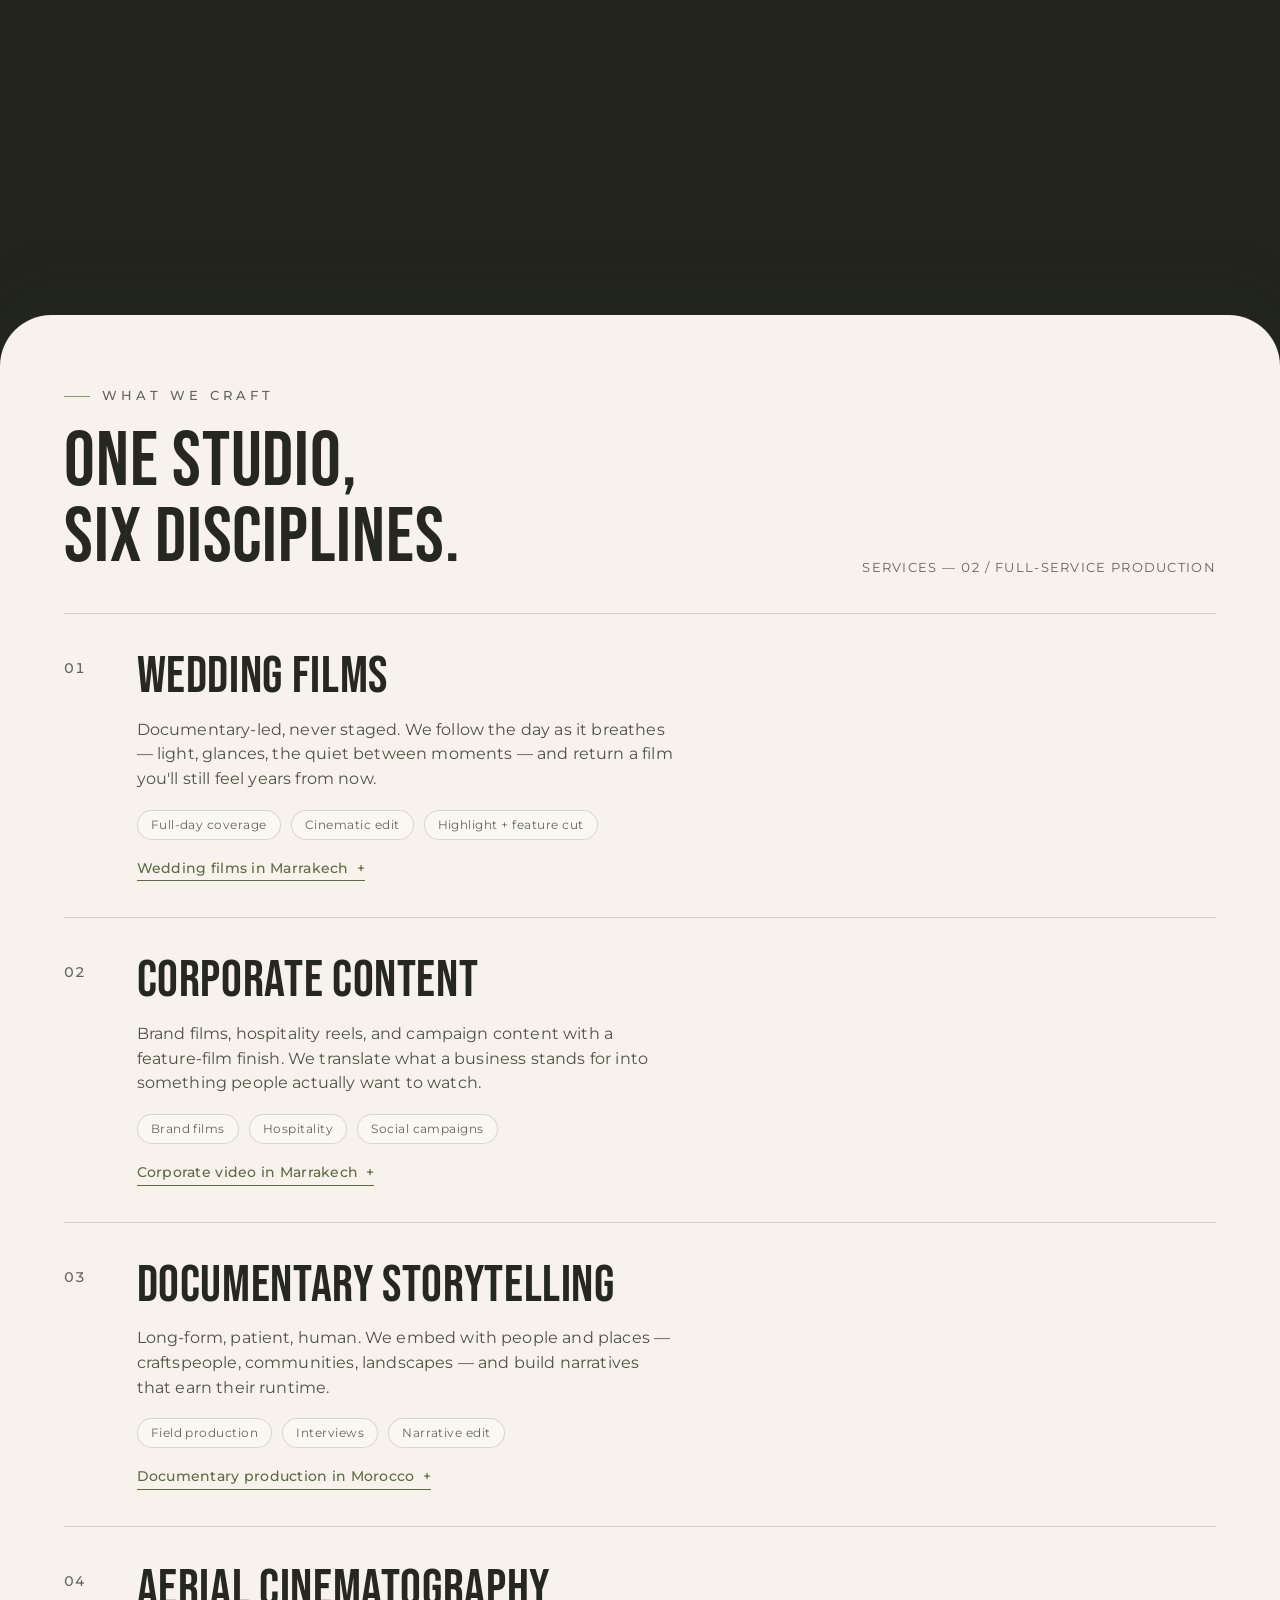
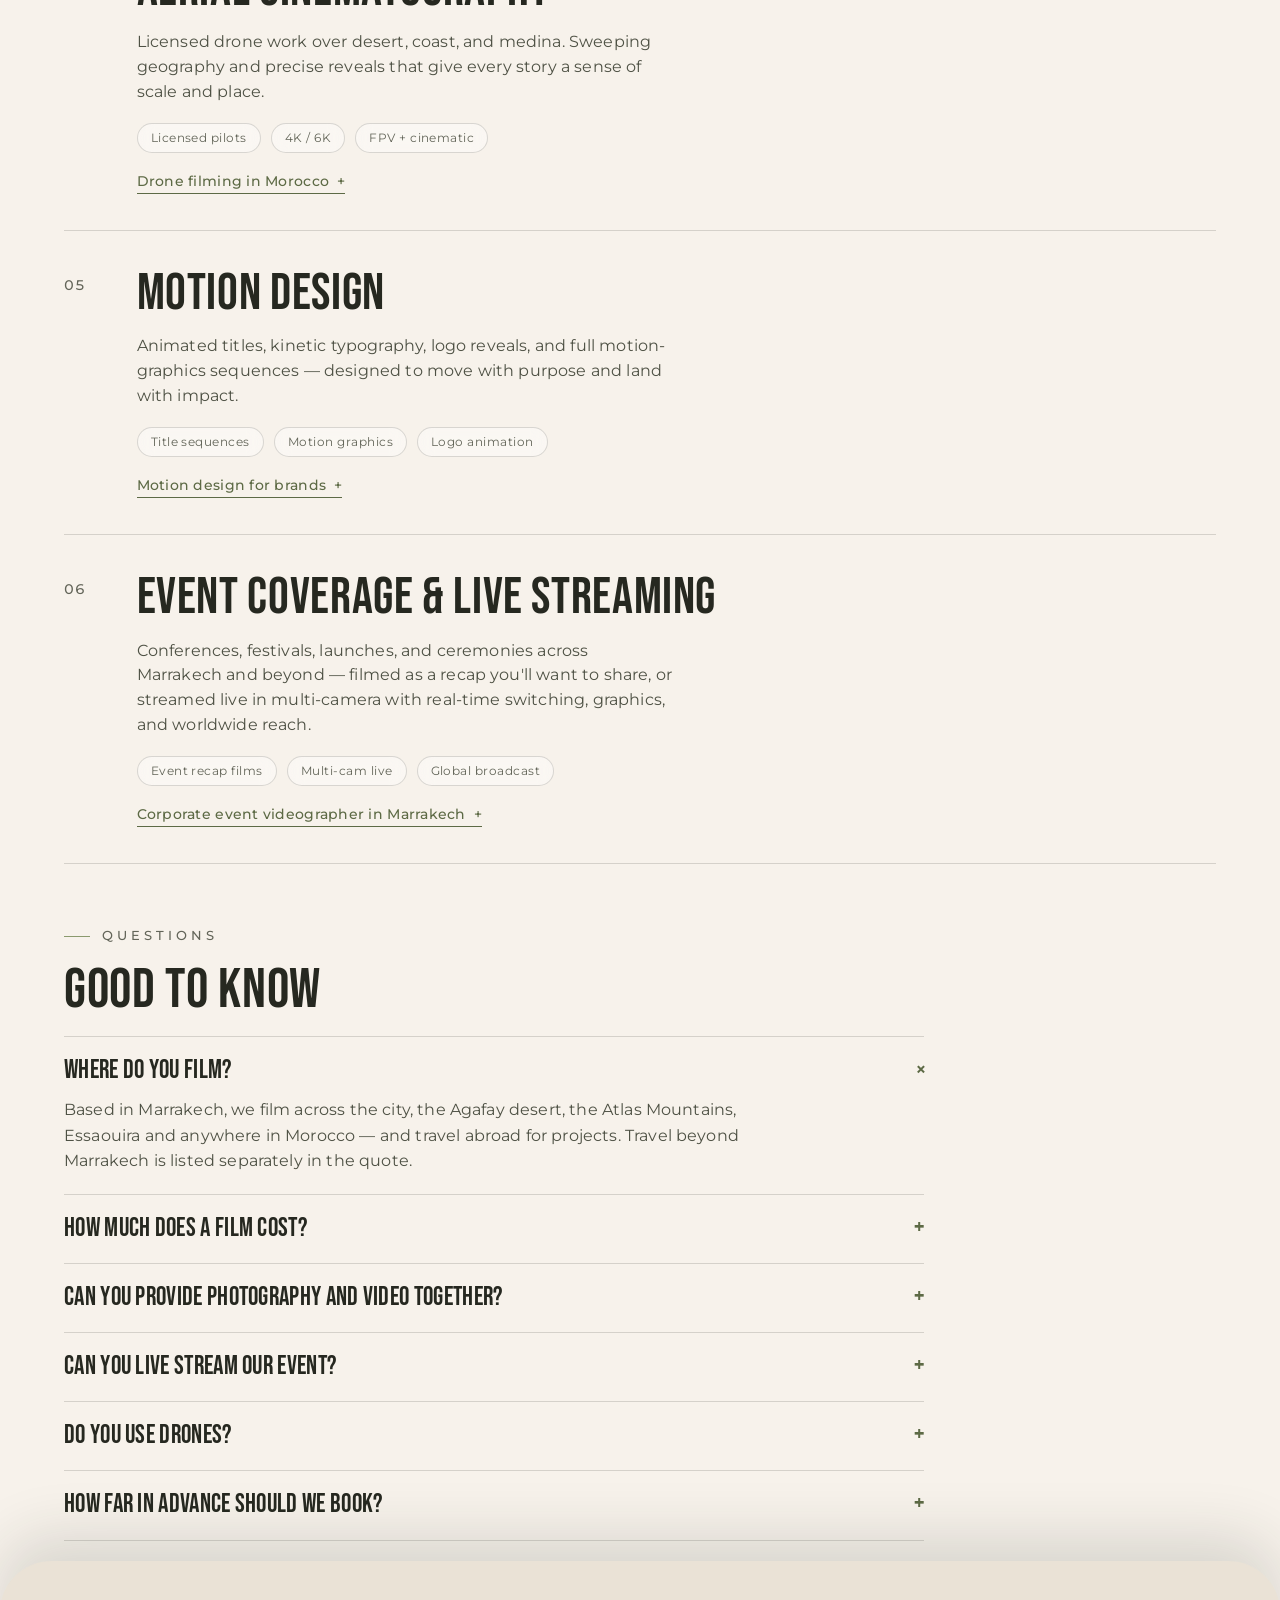
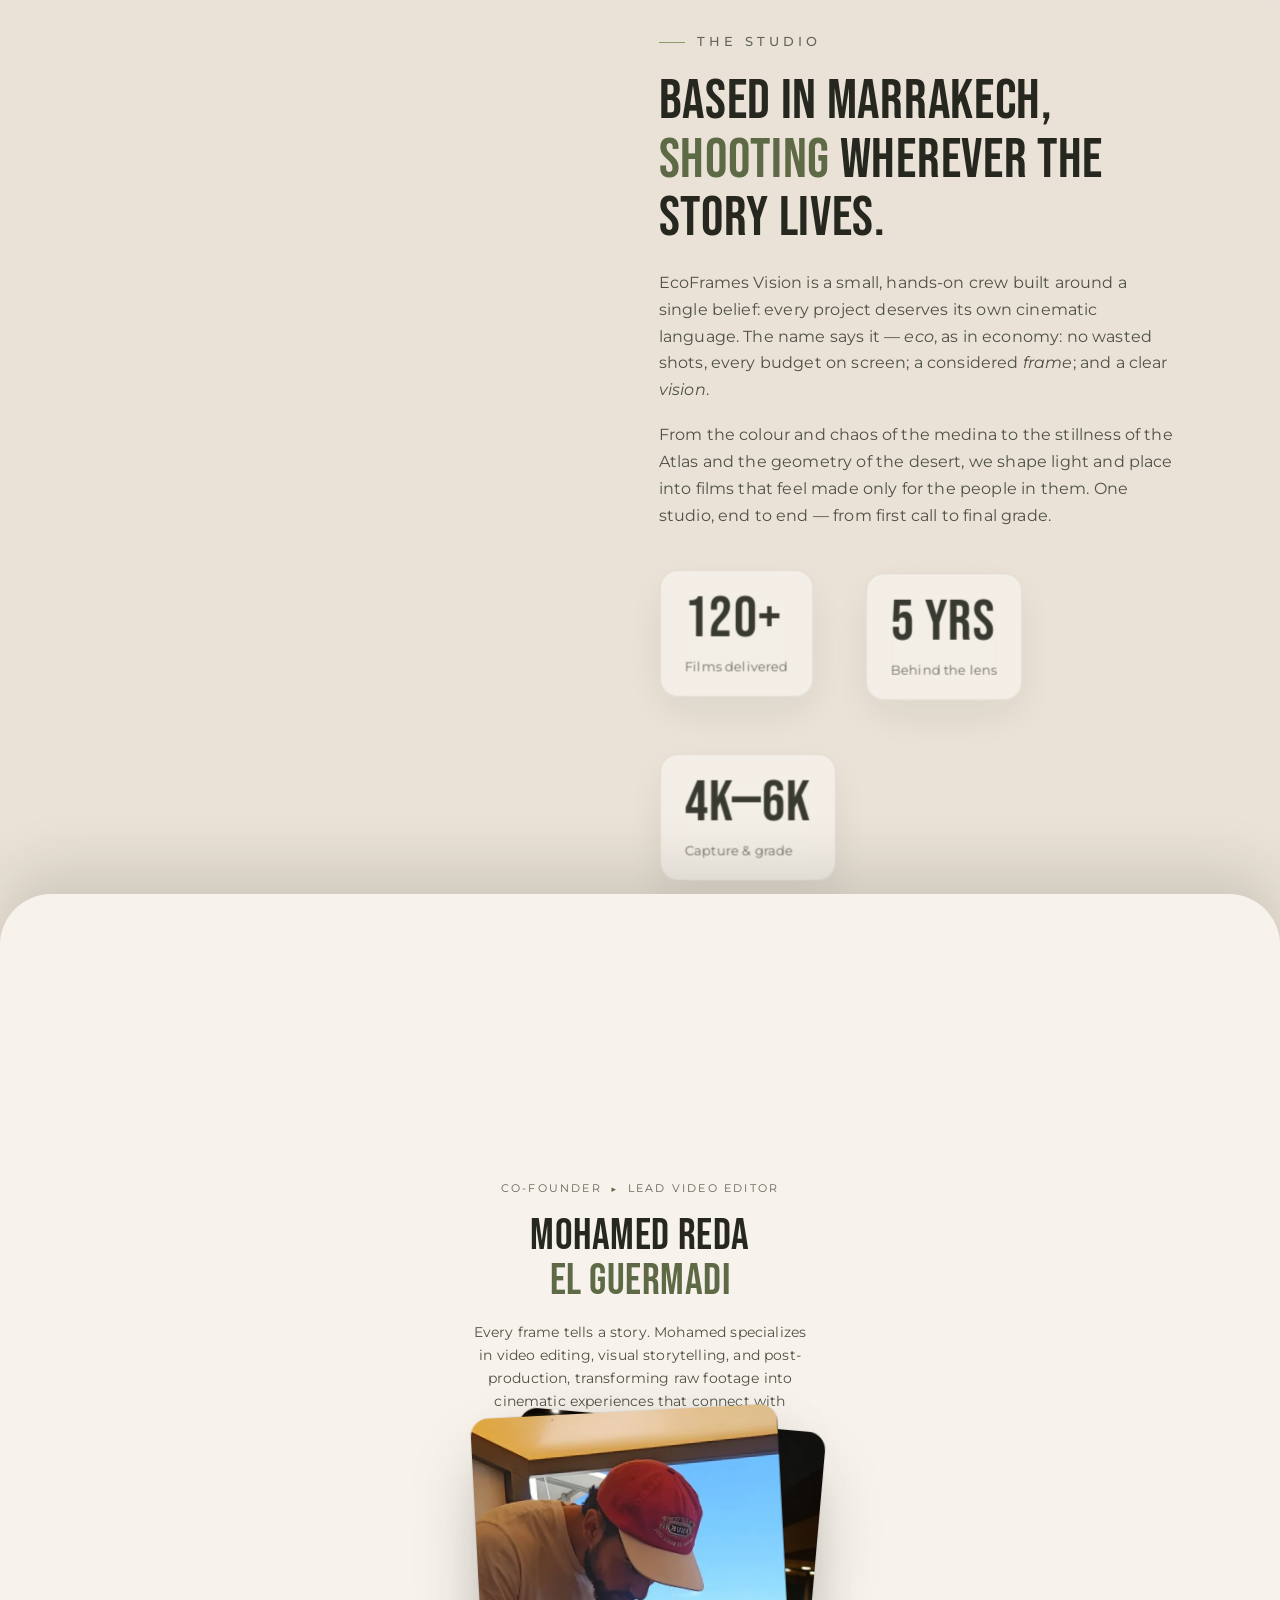
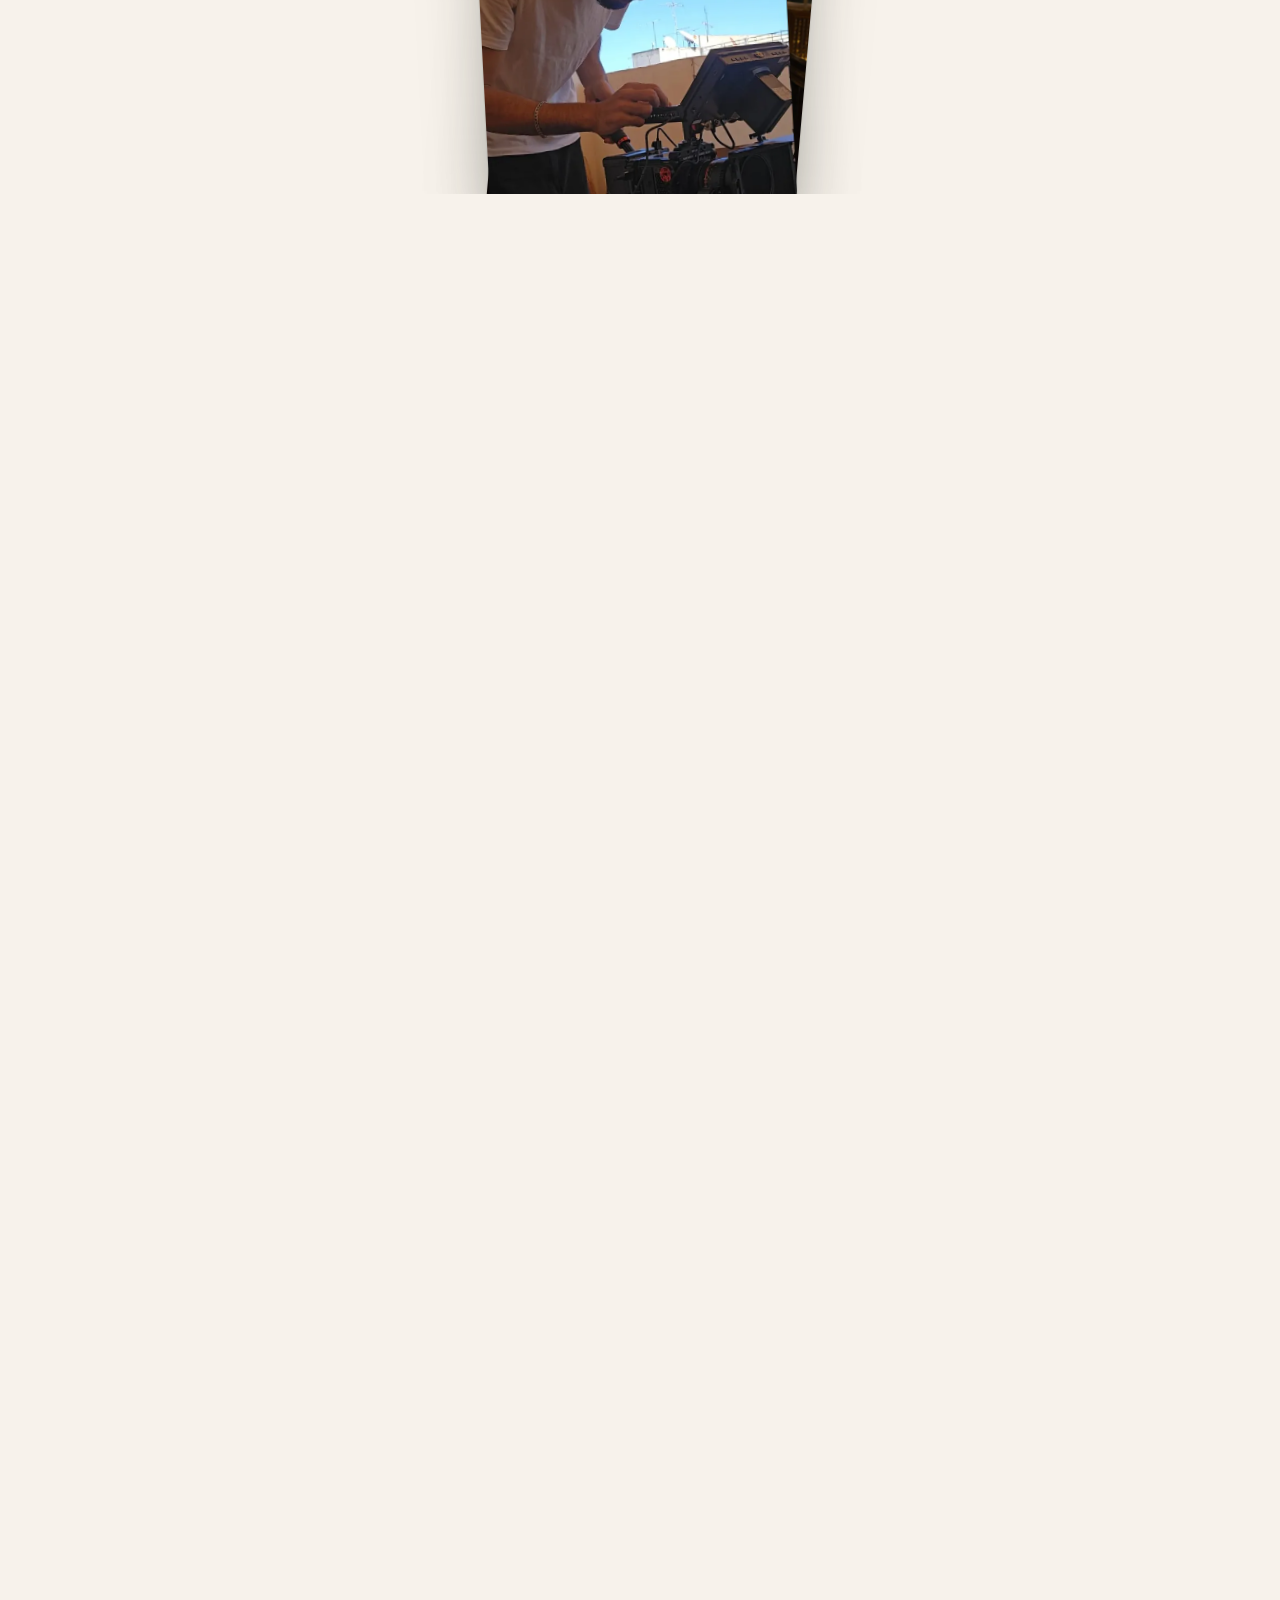
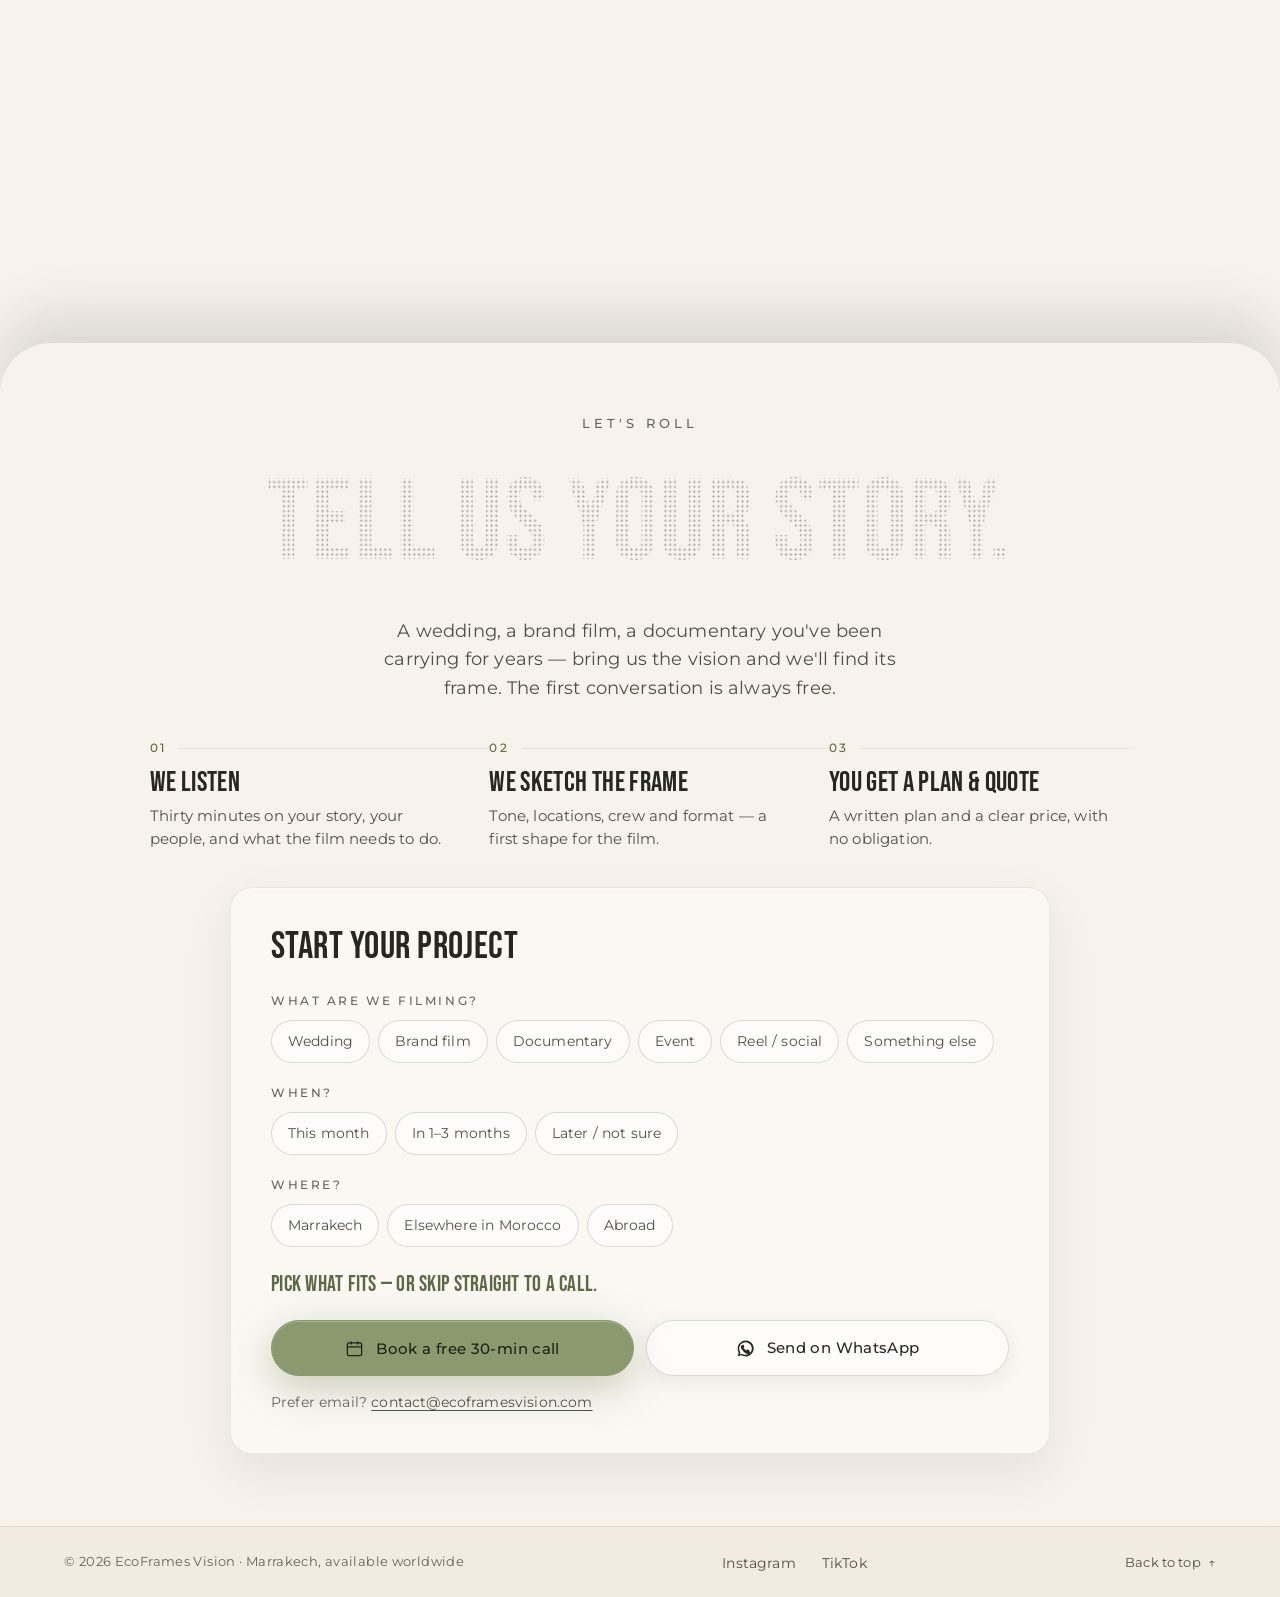
==== commit b4ad1d84: "Stop the hero cards shifting layout on hover; explain the name as economy - Hero cards bundle rebuil" ====
--- a/index.html
+++ b/index.html
@@ -144,7 +144,7 @@
 <link href="https://fonts.googleapis.com/css2?family=Montserrat:ital,wght@0,300;0,400;0,500;0,600;1,300;1,500&family=Bebas+Neue&display=swap" rel="stylesheet" media="print" onload="this.media='all'" />
 <noscript><link href="https://fonts.googleapis.com/css2?family=Montserrat:ital,wght@0,300;0,400;0,500;0,600;1,300;1,500&family=Bebas+Neue&display=swap" rel="stylesheet" /></noscript>
 <link rel="stylesheet" href="css/styles.css?v=20261020-1" />
-<link rel="stylesheet" href="js/hero-cards/hero-cards.css?v=20261017-1" />
+<link rel="stylesheet" href="js/hero-cards/hero-cards.css?v=20261022-2" />
 <!-- the hero poster is the first big paint; fetch it now instead of after the hero bundle mounts -->
 <link rel="preload" as="image" href="assets/videos/hero/hero-poster.jpg?v=20261016" fetchpriority="high" />
 </head>
@@ -585,7 +585,7 @@
     <div class="about-copy">
       <div class="kicker" data-reveal>The studio</div>
       <h2 data-reveal data-d="1">Based in Marrakech, <span class="serif">shooting</span> wherever the story lives.</h2>
-      <p data-reveal data-d="1">EcoFrames Vision is a small, hands-on crew built around a single belief: every project deserves its own cinematic language. The name says it — each film carries its own <em>echo</em>, its own <em>frame</em>, its own clear <em>vision</em>.</p>
+      <p data-reveal data-d="1">EcoFrames Vision is a small, hands-on crew built around a single belief: every project deserves its own cinematic language. The name says it — <em>eco</em>, as in economy: no wasted shots, every budget on screen; a considered <em>frame</em>; and a clear <em>vision</em>.</p>
       <p data-reveal data-d="2">From the colour and chaos of the medina to the stillness of the Atlas and the geometry of the desert, we shape light and place into films that feel made only for the people in them. One studio, end to end — from first call to final grade.</p>
       <div class="stats">
         <div class="stat" data-reveal data-d="1"><div class="num">120<span class="serif">+</span></div><div class="lbl">Films delivered</div></div>
@@ -722,7 +722,7 @@
 <!-- ===== HERO CARDS ===== -->
 <!-- last on purpose: deferred scripts run in document order, so the page's own scripts
      (reveals, nav) don't wait behind this ~940 KB React/three.js bundle -->
-<script type="module" src="js/hero-cards/hero-cards.js?v=20261017-1"></script>
+<script type="module" src="js/hero-cards/hero-cards.js?v=20261022-2"></script>
 <!-- Cloudflare Web Analytics (cookieless visit counts) -->
 <script type="module" src="https://static.cloudflareinsights.com/beacon.min.js" data-cf-beacon='{"token": "a90f38460a1b4ff2a73cb13dbfd4350e"}'></script>
 </body>
--- a/js/hero-cards/hero-cards.css
+++ b/js/hero-cards/hero-cards.css
@@ -1,2 +1,2 @@
 /*! tailwindcss v4.3.3 | MIT License | https://tailwindcss.com */
-@layer properties{@supports (((-webkit-hyphens:none)) and (not (margin-trim:inline))) or ((-moz-orient:inline) and (not (color:rgb(from red r g b)))){*,:before,:after,::backdrop{--tw-translate-x:0;--tw-translate-y:0;--tw-translate-z:0;--tw-rotate-x:initial;--tw-rotate-y:initial;--tw-rotate-z:initial;--tw-skew-x:initial;--tw-skew-y:initial;--tw-border-style:solid;--tw-font-weight:initial;--tw-tracking:initial;--tw-shadow:0 0 #0000;--tw-shadow-color:initial;--tw-shadow-alpha:100%;--tw-inset-shadow:0 0 #0000;--tw-inset-shadow-color:initial;--tw-inset-shadow-alpha:100%;--tw-ring-color:initial;--tw-ring-shadow:0 0 #0000;--tw-inset-ring-color:initial;--tw-inset-ring-shadow:0 0 #0000;--tw-ring-inset:initial;--tw-ring-offset-width:0px;--tw-ring-offset-color:#fff;--tw-ring-offset-shadow:0 0 #0000;--tw-blur:initial;--tw-brightness:initial;--tw-contrast:initial;--tw-grayscale:initial;--tw-hue-rotate:initial;--tw-invert:initial;--tw-opacity:initial;--tw-saturate:initial;--tw-sepia:initial;--tw-drop-shadow:initial;--tw-drop-shadow-color:initial;--tw-drop-shadow-alpha:100%;--tw-drop-shadow-size:initial;--tw-backdrop-blur:initial;--tw-backdrop-brightness:initial;--tw-backdrop-contrast:initial;--tw-backdrop-grayscale:initial;--tw-backdrop-hue-rotate:initial;--tw-backdrop-invert:initial;--tw-backdrop-opacity:initial;--tw-backdrop-saturate:initial;--tw-backdrop-sepia:initial;--tw-duration:initial;--tw-scale-x:1;--tw-scale-y:1;--tw-scale-z:1;--tw-outline-style:solid}}}@layer theme{:root,:host{--font-sans:"Montserrat", ui-sans-serif, system-ui, sans-serif;--color-black:#000;--color-white:#fff;--spacing:.25rem;--text-sm:.875rem;--text-sm--line-height:calc(1.25 / .875);--font-weight-medium:500;--tracking-tight:-.025em;--blur-md:12px;--default-transition-duration:.15s;--default-transition-timing-function:cubic-bezier(.4, 0, .2, 1);--color-page:#f7f2eb;--color-hero:#eae2d6;--color-ink:#262820;--color-card:#1d1b19;--color-accent:#8b9a6e}}@layer base,components;@layer utilities{.pointer-events-none{pointer-events:none!important}.visible{visibility:visible!important}.sr-only{clip-path:inset(50%)!important;white-space:nowrap!important;border-width:0!important;width:1px!important;height:1px!important;margin:-1px!important;padding:0!important;position:absolute!important;overflow:hidden!important}.absolute{position:absolute!important}.fixed{position:fixed!important}.relative{position:relative!important}.static{position:static!important}.inset-0{inset:0!important}.inset-x-0{inset-inline:0!important}.inset-y-0{inset-block:0!important}.top-0{top:0!important}.top-3{top:calc(var(--spacing) * 3)!important}.right-3{right:calc(var(--spacing) * 3)!important}.bottom-3{bottom:calc(var(--spacing) * 3)!important}.left-0{left:0!important}.left-1\/2{left:50%!important}.z-20{z-index:20!important}.z-30{z-index:30!important}.block{display:block!important}.flex{display:flex!important}.grid{display:grid!important}.hidden{display:none!important}.size-10{width:calc(var(--spacing) * 10)!important;height:calc(var(--spacing) * 10)!important}.size-11{width:calc(var(--spacing) * 11)!important;height:calc(var(--spacing) * 11)!important}.size-\[38\%\]{width:38%!important;height:38%!important}.size-\[62\%\]{width:62%!important;height:62%!important}.h-0{height:0!important}.h-\[2px\]{height:2px!important}.h-\[14px\]{height:14px!important}.h-\[90px\]{height:90px!important}.h-\[calc\(100svh-var\(--hero-offset\)-1\.5rem\)\]{height:calc(100svh - var(--hero-offset) - 1.5rem)!important}.h-full{height:100%!important}.h-px{height:1px!important}.min-h-0{min-height:0!important}.w-\[220px\]{width:220px!important}.w-full{width:100%!important}.w-px{width:1px!important}.min-w-0{min-width:0!important}.flex-1{flex:1!important}.shrink{flex-shrink:1!important}.flex-grow{flex-grow:1!important}.basis-0{flex-basis:0!important}.-translate-x-1\/2{--tw-translate-x:calc(calc(1 / 2 * 100%) * -1)!important;translate:var(--tw-translate-x) var(--tw-translate-y)!important}.-translate-y-1\/2{--tw-translate-y:calc(calc(1 / 2 * 100%) * -1)!important;translate:var(--tw-translate-x) var(--tw-translate-y)!important}.transform{transform:var(--tw-rotate-x,) var(--tw-rotate-y,) var(--tw-rotate-z,) var(--tw-skew-x,) var(--tw-skew-y,)!important}.cursor-pointer{cursor:pointer!important}.cursor-zoom-in{cursor:zoom-in!important}.cursor-zoom-out{cursor:zoom-out!important}.resize{resize:both!important}.flex-col{flex-direction:column!important}.place-items-center{place-items:center!important}.items-center{align-items:center!important}.justify-between{justify-content:space-between!important}.justify-center{justify-content:center!important}.gap-1{gap:var(--spacing)!important}.gap-1\.5{gap:calc(var(--spacing) * 1.5)!important}.gap-2{gap:calc(var(--spacing) * 2)!important}.gap-\[clamp\(6px\,1\.9vw\,30px\)\]{gap:clamp(6px,1.9vw,30px)!important}.overflow-hidden{overflow:hidden!important}.rounded{border-radius:.25rem!important}.rounded-\[clamp\(8px\,1vw\,14px\)\]{border-radius:clamp(8px,1vw,14px)!important}.rounded-\[clamp\(18px\,2\.4vw\,32px\)\]{border-radius:clamp(18px,2.4vw,32px)!important}.rounded-\[inherit\]{border-radius:inherit!important}.rounded-full{border-radius:2147483647px!important}.border-\[1\.5px\]{border-style:var(--tw-border-style)!important;border-width:1.5px!important}.border-current{border-color:currentColor!important}.bg-accent{background-color:var(--color-accent)!important}.bg-black\/35{background-color:#00000059!important}@supports (color:color-mix(in lab, red, red)){.bg-black\/35{background-color:color-mix(in oklab, var(--color-black) 35%, transparent)!important}}.bg-black\/40{background-color:#0006!important}@supports (color:color-mix(in lab, red, red)){.bg-black\/40{background-color:color-mix(in oklab, var(--color-black) 40%, transparent)!important}}.bg-card{background-color:var(--color-card)!important}.bg-hero{background-color:var(--color-hero)!important}.bg-ink{background-color:var(--color-ink)!important}.bg-\[linear-gradient\(90deg\,transparent\,rgba\(120\,170\,255\,0\.4\)_35\%\,rgba\(190\,215\,255\,0\.7\)_50\%\,rgba\(120\,170\,255\,0\.4\)_65\%\,transparent\)\]{background-image:linear-gradient(90deg,#0000,#78aaff66 35%,#bed7ffb3 50%,#78aaff66 65%,#0000)!important}.bg-\[linear-gradient\(90deg\,transparent\,rgba\(150\,195\,255\,0\.75\)_30\%\,rgba\(245\,250\,255\,1\)_50\%\,rgba\(150\,195\,255\,0\.75\)_70\%\,transparent\)\]{background-image:linear-gradient(90deg,#0000,#96c3ffbf 30%,#f5faff 50%,#96c3ffbf 70%,#0000)!important}.bg-\[linear-gradient\(180deg\,rgba\(255\,255\,255\,0\.08\)_0\%\,rgba\(255\,255\,255\,0\)_18\%\,rgba\(0\,0\,0\,0\)_70\%\,rgba\(0\,0\,0\,0\.32\)_100\%\)\]{background-image:linear-gradient(#ffffff14 0%,#fff0 18%,#0000 70%,#00000052 100%)!important}.bg-\[linear-gradient\(180deg\,rgba\(255\,255\,255\,0\.10\)_0\%\,rgba\(255\,255\,255\,0\)_22\%\,rgba\(0\,0\,0\,0\)_62\%\,rgba\(0\,0\,0\,0\.28\)_100\%\)\]{background-image:linear-gradient(#ffffff1a 0%,#fff0 22%,#0000 62%,#00000047 100%)!important}.bg-\[radial-gradient\(closest-side\,rgba\(255\,255\,255\,0\.9\)\,rgba\(170\,205\,255\,0\.4\)_45\%\,transparent\)\]{background-image:radial-gradient(closest-side,#ffffffe6,#aacdff66 45%,#0000)!important}.object-cover{object-fit:cover!important}.p-3{padding:calc(var(--spacing) * 3)!important}.px-2\.5{padding-inline:calc(var(--spacing) * 2.5)!important}.px-3{padding-inline:calc(var(--spacing) * 3)!important}.px-4{padding-inline:calc(var(--spacing) * 4)!important}.py-1\.5{padding-block:calc(var(--spacing) * 1.5)!important}.py-2{padding-block:calc(var(--spacing) * 2)!important}.pt-4{padding-top:calc(var(--spacing) * 4)!important}.pt-\[calc\(var\(--hero-offset\)\+0\.75rem\)\]{padding-top:calc(var(--hero-offset) + .75rem)!important}.pb-3{padding-bottom:calc(var(--spacing) * 3)!important}.text-sm{font-size:var(--text-sm)!important;line-height:var(--tw-leading,var(--text-sm--line-height))!important}.text-\[10px\]{font-size:10px!important}.font-medium{--tw-font-weight:var(--font-weight-medium)!important;font-weight:var(--font-weight-medium)!important}.tracking-\[0\.18em\]{--tw-tracking:.18em!important;letter-spacing:.18em!important}.tracking-tight{--tw-tracking:var(--tracking-tight)!important;letter-spacing:var(--tracking-tight)!important}.whitespace-nowrap{white-space:nowrap!important}.text-hero{color:var(--color-hero)!important}.text-ink\/80{color:#262820cc!important}@supports (color:color-mix(in lab, red, red)){.text-ink\/80{color:color-mix(in oklab, var(--color-ink) 80%, transparent)!important}}.text-white{color:var(--color-white)!important}.uppercase{text-transform:uppercase!important}.opacity-0{opacity:0!important}.opacity-100{opacity:1!important}.mix-blend-screen{mix-blend-mode:screen!important}.shadow{--tw-shadow:0 1px 3px 0 var(--tw-shadow-color,#0000001a), 0 1px 2px -1px var(--tw-shadow-color,#0000001a)!important;box-shadow:var(--tw-inset-shadow), var(--tw-inset-ring-shadow), var(--tw-ring-offset-shadow), var(--tw-ring-shadow), var(--tw-shadow)!important}.shadow-\[0_1px_2px_rgba\(29\,27\,25\,0\.18\)\,0_28px_60px_-24px_rgba\(29\,27\,25\,0\.55\)\]{--tw-shadow:0 1px 2px var(--tw-shadow-color,#1d1b192e), 0 28px 60px -24px var(--tw-shadow-color,#1d1b198c)!important;box-shadow:var(--tw-inset-shadow), var(--tw-inset-ring-shadow), var(--tw-ring-offset-shadow), var(--tw-ring-shadow), var(--tw-shadow)!important}.shadow-\[inset_0_0_0_1px_rgba\(255\,255\,255\,0\.12\)\]{--tw-shadow:inset 0 0 0 1px var(--tw-shadow-color,#ffffff1f)!important;box-shadow:var(--tw-inset-shadow), var(--tw-inset-ring-shadow), var(--tw-ring-offset-shadow), var(--tw-ring-shadow), var(--tw-shadow)!important}.ring,.ring-1{--tw-ring-shadow:var(--tw-ring-inset,) 0 0 0 calc(1px + var(--tw-ring-offset-width)) var(--tw-ring-color,currentcolor)!important;box-shadow:var(--tw-inset-shadow), var(--tw-inset-ring-shadow), var(--tw-ring-offset-shadow), var(--tw-ring-shadow), var(--tw-shadow)!important}.ring-white\/20{--tw-ring-color:#fff3!important}@supports (color:color-mix(in lab, red, red)){.ring-white\/20{--tw-ring-color:color-mix(in oklab, var(--color-white) 20%, transparent)!important}}.blur{--tw-blur:blur(8px)!important;filter:var(--tw-blur,) var(--tw-brightness,) var(--tw-contrast,) var(--tw-grayscale,) var(--tw-hue-rotate,) var(--tw-invert,) var(--tw-saturate,) var(--tw-sepia,) var(--tw-drop-shadow,)!important}.blur-\[6px\]{--tw-blur:blur(6px)!important;filter:var(--tw-blur,) var(--tw-brightness,) var(--tw-contrast,) var(--tw-grayscale,) var(--tw-hue-rotate,) var(--tw-invert,) var(--tw-saturate,) var(--tw-sepia,) var(--tw-drop-shadow,)!important}.drop-shadow{--tw-drop-shadow-size:drop-shadow(0 1px 2px var(--tw-drop-shadow-color,#0000001a)) drop-shadow(0 1px 1px var(--tw-drop-shadow-color,#0000000f))!important;--tw-drop-shadow:drop-shadow(0 1px 2px #0000001a) drop-shadow(0 1px 1px #0000000f)!important;filter:var(--tw-blur,) var(--tw-brightness,) var(--tw-contrast,) var(--tw-grayscale,) var(--tw-hue-rotate,) var(--tw-invert,) var(--tw-saturate,) var(--tw-sepia,) var(--tw-drop-shadow,)!important}.\[filter\:drop-shadow\(0_28px_36px_rgba\(29\,27\,25\,0\.38\)\)\]{filter:drop-shadow(0 28px 36px #1d1b1961)!important}.filter{filter:var(--tw-blur,) var(--tw-brightness,) var(--tw-contrast,) var(--tw-grayscale,) var(--tw-hue-rotate,) var(--tw-invert,) var(--tw-saturate,) var(--tw-sepia,) var(--tw-drop-shadow,)!important}.backdrop-blur-md{--tw-backdrop-blur:blur(var(--blur-md))!important;-webkit-backdrop-filter:var(--tw-backdrop-blur,) var(--tw-backdrop-brightness,) var(--tw-backdrop-contrast,) var(--tw-backdrop-grayscale,) var(--tw-backdrop-hue-rotate,) var(--tw-backdrop-invert,) var(--tw-backdrop-opacity,) var(--tw-backdrop-saturate,) var(--tw-backdrop-sepia,)!important;backdrop-filter:var(--tw-backdrop-blur,) var(--tw-backdrop-brightness,) var(--tw-backdrop-contrast,) var(--tw-backdrop-grayscale,) var(--tw-backdrop-hue-rotate,) var(--tw-backdrop-invert,) var(--tw-backdrop-opacity,) var(--tw-backdrop-saturate,) var(--tw-backdrop-sepia,)!important}.transition{transition-property:color,background-color,border-color,outline-color,text-decoration-color,fill,stroke,--tw-gradient-from,--tw-gradient-via,--tw-gradient-to,opacity,box-shadow,transform,translate,scale,rotate,filter,-webkit-backdrop-filter,backdrop-filter,display,content-visibility,overlay,pointer-events!important;transition-timing-function:var(--tw-ease,var(--default-transition-timing-function))!important;transition-duration:var(--tw-duration,var(--default-transition-duration))!important}.transition-colors{transition-property:color,background-color,border-color,outline-color,text-decoration-color,fill,stroke,--tw-gradient-from,--tw-gradient-via,--tw-gradient-to!important;transition-timing-function:var(--tw-ease,var(--default-transition-timing-function))!important;transition-duration:var(--tw-duration,var(--default-transition-duration))!important}.transition-opacity{transition-property:opacity!important;transition-timing-function:var(--tw-ease,var(--default-transition-timing-function))!important;transition-duration:var(--tw-duration,var(--default-transition-duration))!important}.transition-transform{transition-property:transform,translate,scale,rotate!important;transition-timing-function:var(--tw-ease,var(--default-transition-timing-function))!important;transition-duration:var(--tw-duration,var(--default-transition-duration))!important}.duration-300{--tw-duration:.3s!important;transition-duration:.3s!important}.duration-500{--tw-duration:.5s!important;transition-duration:.5s!important}.will-change-\[clip-path\]{will-change:clip-path!important}.will-change-\[filter\,transform\]{will-change:filter,transform!important}.will-change-transform{will-change:transform!important}.outline-none{--tw-outline-style:none!important;outline-style:none!important}.\[perspective\:2200px\]{perspective:2200px!important}@media (hover:hover){.hover\:scale-105:hover{--tw-scale-x:105%!important;--tw-scale-y:105%!important;--tw-scale-z:105%!important;scale:var(--tw-scale-x) var(--tw-scale-y)!important}.hover\:bg-black\/55:hover{background-color:#0000008c!important}@supports (color:color-mix(in lab, red, red)){.hover\:bg-black\/55:hover{background-color:color-mix(in oklab, var(--color-black) 55%, transparent)!important}}.hover\:bg-ink\/\[0\.06\]:hover{background-color:#2628200f!important}@supports (color:color-mix(in lab, red, red)){.hover\:bg-ink\/\[0\.06\]:hover{background-color:color-mix(in oklab, var(--color-ink) 6%, transparent)!important}}.hover\:text-ink:hover{color:var(--color-ink)!important}}.focus-visible\:outline-2:focus-visible{outline-style:var(--tw-outline-style)!important;outline-width:2px!important}.focus-visible\:outline-offset-2:focus-visible{outline-offset:2px!important}.focus-visible\:outline-offset-4:focus-visible{outline-offset:4px!important}.focus-visible\:outline-ink:focus-visible{outline-color:var(--color-ink)!important}.focus-visible\:outline-white:focus-visible{outline-color:var(--color-white)!important}@media (width>=40rem){.sm\:top-5{top:calc(var(--spacing) * 5)!important}.sm\:right-5{right:calc(var(--spacing) * 5)!important}.sm\:bottom-4{bottom:calc(var(--spacing) * 4)!important}.sm\:inline{display:inline!important}.sm\:size-11{width:calc(var(--spacing) * 11)!important;height:calc(var(--spacing) * 11)!important}.sm\:size-12{width:calc(var(--spacing) * 12)!important;height:calc(var(--spacing) * 12)!important}.sm\:h-\[calc\(100svh-var\(--hero-offset\)-2\.5rem\)\]{height:calc(100svh - var(--hero-offset) - 2.5rem)!important}.sm\:gap-2{gap:calc(var(--spacing) * 2)!important}.sm\:p-5{padding:calc(var(--spacing) * 5)!important}.sm\:px-4{padding-inline:calc(var(--spacing) * 4)!important}.sm\:px-5{padding-inline:calc(var(--spacing) * 5)!important}.sm\:px-6{padding-inline:calc(var(--spacing) * 6)!important}.sm\:pt-5{padding-top:calc(var(--spacing) * 5)!important}.sm\:pt-\[calc\(var\(--hero-offset\)\+1\.25rem\)\]{padding-top:calc(var(--hero-offset) + 1.25rem)!important}.sm\:pb-5{padding-bottom:calc(var(--spacing) * 5)!important}.sm\:text-\[15px\]{font-size:15px!important}}@media (width>=64rem){.lg\:h-\[calc\(100svh-var\(--hero-offset\)-3rem\)\]{height:calc(100svh - var(--hero-offset) - 3rem)!important}.lg\:p-7{padding:calc(var(--spacing) * 7)!important}.lg\:px-6{padding-inline:calc(var(--spacing) * 6)!important}.lg\:px-8{padding-inline:calc(var(--spacing) * 8)!important}.lg\:pt-6{padding-top:calc(var(--spacing) * 6)!important}.lg\:pt-\[calc\(var\(--hero-offset\)\+1\.5rem\)\]{padding-top:calc(var(--hero-offset) + 1.5rem)!important}.lg\:pb-6{padding-bottom:calc(var(--spacing) * 6)!important}}@media (orientation:portrait){.portrait\:hidden{display:none!important}}.outline-none:focus-visible .\[\.outline-none\:focus-visible_\&\]\:opacity-100{opacity:1!important}}.film-grain{pointer-events:none;mix-blend-mode:overlay;opacity:.22;will-change:transform;background-image:url("data:image/svg+xml,%3Csvg xmlns='http://www.w3.org/2000/svg' width='180' height='180'%3E%3Cfilter id='n'%3E%3CfeTurbulence type='fractalNoise' baseFrequency='0.8' numOctaves='3' stitchTiles='stitch'/%3E%3CfeColorMatrix type='saturate' values='0'/%3E%3C/filter%3E%3Crect width='100%25' height='100%25' filter='url(%23n)'/%3E%3C/svg%3E");background-size:180px 180px;animation:.66s step-end infinite film-grain;position:absolute;inset:-100%}@keyframes film-grain{0%{transform:translate(0)}12.5%{transform:translate(-7%,-11%)}25%{transform:translate(9%,4%)}37.5%{transform:translate(-3%,13%)}50%{transform:translate(12%,-6%)}62.5%{transform:translate(-11%,7%)}75%{transform:translate(5%,-13%)}87.5%{transform:translate(-8%,2%)}to{transform:translate(0)}}@media (prefers-reduced-motion:reduce){.film-grain{animation:none}}@property --tw-translate-x{syntax:"*";inherits:false;initial-value:0}@property --tw-translate-y{syntax:"*";inherits:false;initial-value:0}@property --tw-translate-z{syntax:"*";inherits:false;initial-value:0}@property --tw-rotate-x{syntax:"*";inherits:false}@property --tw-rotate-y{syntax:"*";inherits:false}@property --tw-rotate-z{syntax:"*";inherits:false}@property --tw-skew-x{syntax:"*";inherits:false}@property --tw-skew-y{syntax:"*";inherits:false}@property --tw-border-style{syntax:"*";inherits:false;initial-value:solid}@property --tw-font-weight{syntax:"*";inherits:false}@property --tw-tracking{syntax:"*";inherits:false}@property --tw-shadow{syntax:"*";inherits:false;initial-value:0 0 #0000}@property --tw-shadow-color{syntax:"*";inherits:false}@property --tw-shadow-alpha{syntax:"<percentage>";inherits:false;initial-value:100%}@property --tw-inset-shadow{syntax:"*";inherits:false;initial-value:0 0 #0000}@property --tw-inset-shadow-color{syntax:"*";inherits:false}@property --tw-inset-shadow-alpha{syntax:"<percentage>";inherits:false;initial-value:100%}@property --tw-ring-color{syntax:"*";inherits:false}@property --tw-ring-shadow{syntax:"*";inherits:false;initial-value:0 0 #0000}@property --tw-inset-ring-color{syntax:"*";inherits:false}@property --tw-inset-ring-shadow{syntax:"*";inherits:false;initial-value:0 0 #0000}@property --tw-ring-inset{syntax:"*";inherits:false}@property --tw-ring-offset-width{syntax:"<length>";inherits:false;initial-value:0}@property --tw-ring-offset-color{syntax:"*";inherits:false;initial-value:#fff}@property --tw-ring-offset-shadow{syntax:"*";inherits:false;initial-value:0 0 #0000}@property --tw-blur{syntax:"*";inherits:false}@property --tw-brightness{syntax:"*";inherits:false}@property --tw-contrast{syntax:"*";inherits:false}@property --tw-grayscale{syntax:"*";inherits:false}@property --tw-hue-rotate{syntax:"*";inherits:false}@property --tw-invert{syntax:"*";inherits:false}@property --tw-opacity{syntax:"*";inherits:false}@property --tw-saturate{syntax:"*";inherits:false}@property --tw-sepia{syntax:"*";inherits:false}@property --tw-drop-shadow{syntax:"*";inherits:false}@property --tw-drop-shadow-color{syntax:"*";inherits:false}@property --tw-drop-shadow-alpha{syntax:"<percentage>";inherits:false;initial-value:100%}@property --tw-drop-shadow-size{syntax:"*";inherits:false}@property --tw-backdrop-blur{syntax:"*";inherits:false}@property --tw-backdrop-brightness{syntax:"*";inherits:false}@property --tw-backdrop-contrast{syntax:"*";inherits:false}@property --tw-backdrop-grayscale{syntax:"*";inherits:false}@property --tw-backdrop-hue-rotate{syntax:"*";inherits:false}@property --tw-backdrop-invert{syntax:"*";inherits:false}@property --tw-backdrop-opacity{syntax:"*";inherits:false}@property --tw-backdrop-saturate{syntax:"*";inherits:false}@property --tw-backdrop-sepia{syntax:"*";inherits:false}@property --tw-duration{syntax:"*";inherits:false}@property --tw-scale-x{syntax:"*";inherits:false;initial-value:1}@property --tw-scale-y{syntax:"*";inherits:false;initial-value:1}@property --tw-scale-z{syntax:"*";inherits:false;initial-value:1}@property --tw-outline-style{syntax:"*";inherits:false;initial-value:solid}
+@layer properties{@supports (((-webkit-hyphens:none)) and (not (margin-trim:inline))) or ((-moz-orient:inline) and (not (color:rgb(from red r g b)))){*,:before,:after,::backdrop{--tw-translate-x:0;--tw-translate-y:0;--tw-translate-z:0;--tw-rotate-x:initial;--tw-rotate-y:initial;--tw-rotate-z:initial;--tw-skew-x:initial;--tw-skew-y:initial;--tw-border-style:solid;--tw-font-weight:initial;--tw-tracking:initial;--tw-shadow:0 0 #0000;--tw-shadow-color:initial;--tw-shadow-alpha:100%;--tw-inset-shadow:0 0 #0000;--tw-inset-shadow-color:initial;--tw-inset-shadow-alpha:100%;--tw-ring-color:initial;--tw-ring-shadow:0 0 #0000;--tw-inset-ring-color:initial;--tw-inset-ring-shadow:0 0 #0000;--tw-ring-inset:initial;--tw-ring-offset-width:0px;--tw-ring-offset-color:#fff;--tw-ring-offset-shadow:0 0 #0000;--tw-blur:initial;--tw-brightness:initial;--tw-contrast:initial;--tw-grayscale:initial;--tw-hue-rotate:initial;--tw-invert:initial;--tw-opacity:initial;--tw-saturate:initial;--tw-sepia:initial;--tw-drop-shadow:initial;--tw-drop-shadow-color:initial;--tw-drop-shadow-alpha:100%;--tw-drop-shadow-size:initial;--tw-backdrop-blur:initial;--tw-backdrop-brightness:initial;--tw-backdrop-contrast:initial;--tw-backdrop-grayscale:initial;--tw-backdrop-hue-rotate:initial;--tw-backdrop-invert:initial;--tw-backdrop-opacity:initial;--tw-backdrop-saturate:initial;--tw-backdrop-sepia:initial;--tw-duration:initial;--tw-scale-x:1;--tw-scale-y:1;--tw-scale-z:1;--tw-outline-style:solid}}}@layer theme{:root,:host{--font-sans:"Montserrat", ui-sans-serif, system-ui, sans-serif;--color-black:#000;--color-white:#fff;--spacing:.25rem;--text-sm:.875rem;--text-sm--line-height:calc(1.25 / .875);--font-weight-medium:500;--tracking-tight:-.025em;--blur-md:12px;--default-transition-duration:.15s;--default-transition-timing-function:cubic-bezier(.4, 0, .2, 1);--color-page:#f7f2eb;--color-hero:#eae2d6;--color-ink:#262820;--color-card:#1d1b19;--color-accent:#8b9a6e}}@layer base,components;@layer utilities{.pointer-events-none{pointer-events:none!important}.invisible{visibility:hidden!important}.visible{visibility:visible!important}.sr-only{clip-path:inset(50%)!important;white-space:nowrap!important;border-width:0!important;width:1px!important;height:1px!important;margin:-1px!important;padding:0!important;position:absolute!important;overflow:hidden!important}.absolute{position:absolute!important}.fixed{position:fixed!important}.relative{position:relative!important}.static{position:static!important}.inset-0{inset:0!important}.inset-x-0{inset-inline:0!important}.inset-y-0{inset-block:0!important}.top-0{top:0!important}.top-3{top:calc(var(--spacing) * 3)!important}.right-3{right:calc(var(--spacing) * 3)!important}.bottom-3{bottom:calc(var(--spacing) * 3)!important}.left-0{left:0!important}.left-1\/2{left:50%!important}.z-20{z-index:20!important}.z-30{z-index:30!important}.block{display:block!important}.flex{display:flex!important}.grid{display:grid!important}.hidden{display:none!important}.size-10{width:calc(var(--spacing) * 10)!important;height:calc(var(--spacing) * 10)!important}.size-11{width:calc(var(--spacing) * 11)!important;height:calc(var(--spacing) * 11)!important}.size-\[38\%\]{width:38%!important;height:38%!important}.size-\[62\%\]{width:62%!important;height:62%!important}.h-0{height:0!important}.h-\[2px\]{height:2px!important}.h-\[14px\]{height:14px!important}.h-\[90px\]{height:90px!important}.h-\[calc\(100svh-var\(--hero-offset\)-1\.5rem\)\]{height:calc(100svh - var(--hero-offset) - 1.5rem)!important}.h-full{height:100%!important}.h-px{height:1px!important}.min-h-0{min-height:0!important}.w-\[220px\]{width:220px!important}.w-full{width:100%!important}.w-px{width:1px!important}.min-w-0{min-width:0!important}.flex-1{flex:1!important}.shrink{flex-shrink:1!important}.flex-grow{flex-grow:1!important}.basis-0{flex-basis:0!important}.-translate-x-1\/2{--tw-translate-x:calc(calc(1 / 2 * 100%) * -1)!important;translate:var(--tw-translate-x) var(--tw-translate-y)!important}.-translate-y-1\/2{--tw-translate-y:calc(calc(1 / 2 * 100%) * -1)!important;translate:var(--tw-translate-x) var(--tw-translate-y)!important}.transform{transform:var(--tw-rotate-x,) var(--tw-rotate-y,) var(--tw-rotate-z,) var(--tw-skew-x,) var(--tw-skew-y,)!important}.cursor-pointer{cursor:pointer!important}.cursor-zoom-in{cursor:zoom-in!important}.cursor-zoom-out{cursor:zoom-out!important}.resize{resize:both!important}.flex-col{flex-direction:column!important}.place-items-center{place-items:center!important}.items-center{align-items:center!important}.justify-between{justify-content:space-between!important}.justify-center{justify-content:center!important}.gap-1{gap:var(--spacing)!important}.gap-1\.5{gap:calc(var(--spacing) * 1.5)!important}.gap-2{gap:calc(var(--spacing) * 2)!important}.gap-\[clamp\(6px\,1\.9vw\,30px\)\]{gap:clamp(6px,1.9vw,30px)!important}.overflow-hidden{overflow:hidden!important}.rounded{border-radius:.25rem!important}.rounded-\[clamp\(8px\,1vw\,14px\)\]{border-radius:clamp(8px,1vw,14px)!important}.rounded-\[clamp\(18px\,2\.4vw\,32px\)\]{border-radius:clamp(18px,2.4vw,32px)!important}.rounded-\[inherit\]{border-radius:inherit!important}.rounded-full{border-radius:2147483647px!important}.border-\[1\.5px\]{border-style:var(--tw-border-style)!important;border-width:1.5px!important}.border-current{border-color:currentColor!important}.bg-accent{background-color:var(--color-accent)!important}.bg-black\/35{background-color:#00000059!important}@supports (color:color-mix(in lab, red, red)){.bg-black\/35{background-color:color-mix(in oklab, var(--color-black) 35%, transparent)!important}}.bg-black\/40{background-color:#0006!important}@supports (color:color-mix(in lab, red, red)){.bg-black\/40{background-color:color-mix(in oklab, var(--color-black) 40%, transparent)!important}}.bg-card{background-color:var(--color-card)!important}.bg-hero{background-color:var(--color-hero)!important}.bg-ink{background-color:var(--color-ink)!important}.bg-\[linear-gradient\(90deg\,transparent\,rgba\(120\,170\,255\,0\.4\)_35\%\,rgba\(190\,215\,255\,0\.7\)_50\%\,rgba\(120\,170\,255\,0\.4\)_65\%\,transparent\)\]{background-image:linear-gradient(90deg,#0000,#78aaff66 35%,#bed7ffb3 50%,#78aaff66 65%,#0000)!important}.bg-\[linear-gradient\(90deg\,transparent\,rgba\(150\,195\,255\,0\.75\)_30\%\,rgba\(245\,250\,255\,1\)_50\%\,rgba\(150\,195\,255\,0\.75\)_70\%\,transparent\)\]{background-image:linear-gradient(90deg,#0000,#96c3ffbf 30%,#f5faff 50%,#96c3ffbf 70%,#0000)!important}.bg-\[linear-gradient\(180deg\,rgba\(255\,255\,255\,0\.08\)_0\%\,rgba\(255\,255\,255\,0\)_18\%\,rgba\(0\,0\,0\,0\)_70\%\,rgba\(0\,0\,0\,0\.32\)_100\%\)\]{background-image:linear-gradient(#ffffff14 0%,#fff0 18%,#0000 70%,#00000052 100%)!important}.bg-\[linear-gradient\(180deg\,rgba\(255\,255\,255\,0\.10\)_0\%\,rgba\(255\,255\,255\,0\)_22\%\,rgba\(0\,0\,0\,0\)_62\%\,rgba\(0\,0\,0\,0\.28\)_100\%\)\]{background-image:linear-gradient(#ffffff1a 0%,#fff0 22%,#0000 62%,#00000047 100%)!important}.bg-\[radial-gradient\(closest-side\,rgba\(255\,255\,255\,0\.9\)\,rgba\(170\,205\,255\,0\.4\)_45\%\,transparent\)\]{background-image:radial-gradient(closest-side,#ffffffe6,#aacdff66 45%,#0000)!important}.object-cover{object-fit:cover!important}.p-3{padding:calc(var(--spacing) * 3)!important}.px-2\.5{padding-inline:calc(var(--spacing) * 2.5)!important}.px-3{padding-inline:calc(var(--spacing) * 3)!important}.px-4{padding-inline:calc(var(--spacing) * 4)!important}.py-1\.5{padding-block:calc(var(--spacing) * 1.5)!important}.py-2{padding-block:calc(var(--spacing) * 2)!important}.pt-4{padding-top:calc(var(--spacing) * 4)!important}.pt-\[calc\(var\(--hero-offset\)\+0\.75rem\)\]{padding-top:calc(var(--hero-offset) + .75rem)!important}.pb-3{padding-bottom:calc(var(--spacing) * 3)!important}.text-sm{font-size:var(--text-sm)!important;line-height:var(--tw-leading,var(--text-sm--line-height))!important}.text-\[10px\]{font-size:10px!important}.font-medium{--tw-font-weight:var(--font-weight-medium)!important;font-weight:var(--font-weight-medium)!important}.tracking-\[0\.18em\]{--tw-tracking:.18em!important;letter-spacing:.18em!important}.tracking-tight{--tw-tracking:var(--tracking-tight)!important;letter-spacing:var(--tracking-tight)!important}.whitespace-nowrap{white-space:nowrap!important}.text-hero{color:var(--color-hero)!important}.text-ink\/80{color:#262820cc!important}@supports (color:color-mix(in lab, red, red)){.text-ink\/80{color:color-mix(in oklab, var(--color-ink) 80%, transparent)!important}}.text-white{color:var(--color-white)!important}.uppercase{text-transform:uppercase!important}.opacity-0{opacity:0!important}.opacity-100{opacity:1!important}.mix-blend-screen{mix-blend-mode:screen!important}.shadow{--tw-shadow:0 1px 3px 0 var(--tw-shadow-color,#0000001a), 0 1px 2px -1px var(--tw-shadow-color,#0000001a)!important;box-shadow:var(--tw-inset-shadow), var(--tw-inset-ring-shadow), var(--tw-ring-offset-shadow), var(--tw-ring-shadow), var(--tw-shadow)!important}.shadow-\[0_1px_2px_rgba\(29\,27\,25\,0\.18\)\,0_28px_60px_-24px_rgba\(29\,27\,25\,0\.55\)\]{--tw-shadow:0 1px 2px var(--tw-shadow-color,#1d1b192e), 0 28px 60px -24px var(--tw-shadow-color,#1d1b198c)!important;box-shadow:var(--tw-inset-shadow), var(--tw-inset-ring-shadow), var(--tw-ring-offset-shadow), var(--tw-ring-shadow), var(--tw-shadow)!important}.shadow-\[inset_0_0_0_1px_rgba\(255\,255\,255\,0\.12\)\]{--tw-shadow:inset 0 0 0 1px var(--tw-shadow-color,#ffffff1f)!important;box-shadow:var(--tw-inset-shadow), var(--tw-inset-ring-shadow), var(--tw-ring-offset-shadow), var(--tw-ring-shadow), var(--tw-shadow)!important}.ring,.ring-1{--tw-ring-shadow:var(--tw-ring-inset,) 0 0 0 calc(1px + var(--tw-ring-offset-width)) var(--tw-ring-color,currentcolor)!important;box-shadow:var(--tw-inset-shadow), var(--tw-inset-ring-shadow), var(--tw-ring-offset-shadow), var(--tw-ring-shadow), var(--tw-shadow)!important}.ring-white\/20{--tw-ring-color:#fff3!important}@supports (color:color-mix(in lab, red, red)){.ring-white\/20{--tw-ring-color:color-mix(in oklab, var(--color-white) 20%, transparent)!important}}.blur{--tw-blur:blur(8px)!important;filter:var(--tw-blur,) var(--tw-brightness,) var(--tw-contrast,) var(--tw-grayscale,) var(--tw-hue-rotate,) var(--tw-invert,) var(--tw-saturate,) var(--tw-sepia,) var(--tw-drop-shadow,)!important}.blur-\[6px\]{--tw-blur:blur(6px)!important;filter:var(--tw-blur,) var(--tw-brightness,) var(--tw-contrast,) var(--tw-grayscale,) var(--tw-hue-rotate,) var(--tw-invert,) var(--tw-saturate,) var(--tw-sepia,) var(--tw-drop-shadow,)!important}.drop-shadow{--tw-drop-shadow-size:drop-shadow(0 1px 2px var(--tw-drop-shadow-color,#0000001a)) drop-shadow(0 1px 1px var(--tw-drop-shadow-color,#0000000f))!important;--tw-drop-shadow:drop-shadow(0 1px 2px #0000001a) drop-shadow(0 1px 1px #0000000f)!important;filter:var(--tw-blur,) var(--tw-brightness,) var(--tw-contrast,) var(--tw-grayscale,) var(--tw-hue-rotate,) var(--tw-invert,) var(--tw-saturate,) var(--tw-sepia,) var(--tw-drop-shadow,)!important}.\[filter\:drop-shadow\(0_28px_36px_rgba\(29\,27\,25\,0\.38\)\)\]{filter:drop-shadow(0 28px 36px #1d1b1961)!important}.filter{filter:var(--tw-blur,) var(--tw-brightness,) var(--tw-contrast,) var(--tw-grayscale,) var(--tw-hue-rotate,) var(--tw-invert,) var(--tw-saturate,) var(--tw-sepia,) var(--tw-drop-shadow,)!important}.backdrop-blur-md{--tw-backdrop-blur:blur(var(--blur-md))!important;-webkit-backdrop-filter:var(--tw-backdrop-blur,) var(--tw-backdrop-brightness,) var(--tw-backdrop-contrast,) var(--tw-backdrop-grayscale,) var(--tw-backdrop-hue-rotate,) var(--tw-backdrop-invert,) var(--tw-backdrop-opacity,) var(--tw-backdrop-saturate,) var(--tw-backdrop-sepia,)!important;backdrop-filter:var(--tw-backdrop-blur,) var(--tw-backdrop-brightness,) var(--tw-backdrop-contrast,) var(--tw-backdrop-grayscale,) var(--tw-backdrop-hue-rotate,) var(--tw-backdrop-invert,) var(--tw-backdrop-opacity,) var(--tw-backdrop-saturate,) var(--tw-backdrop-sepia,)!important}.transition{transition-property:color,background-color,border-color,outline-color,text-decoration-color,fill,stroke,--tw-gradient-from,--tw-gradient-via,--tw-gradient-to,opacity,box-shadow,transform,translate,scale,rotate,filter,-webkit-backdrop-filter,backdrop-filter,display,content-visibility,overlay,pointer-events!important;transition-timing-function:var(--tw-ease,var(--default-transition-timing-function))!important;transition-duration:var(--tw-duration,var(--default-transition-duration))!important}.transition-colors{transition-property:color,background-color,border-color,outline-color,text-decoration-color,fill,stroke,--tw-gradient-from,--tw-gradient-via,--tw-gradient-to!important;transition-timing-function:var(--tw-ease,var(--default-transition-timing-function))!important;transition-duration:var(--tw-duration,var(--default-transition-duration))!important}.transition-opacity{transition-property:opacity!important;transition-timing-function:var(--tw-ease,var(--default-transition-timing-function))!important;transition-duration:var(--tw-duration,var(--default-transition-duration))!important}.transition-transform{transition-property:transform,translate,scale,rotate!important;transition-timing-function:var(--tw-ease,var(--default-transition-timing-function))!important;transition-duration:var(--tw-duration,var(--default-transition-duration))!important}.duration-300{--tw-duration:.3s!important;transition-duration:.3s!important}.duration-500{--tw-duration:.5s!important;transition-duration:.5s!important}.will-change-\[clip-path\]{will-change:clip-path!important}.will-change-\[filter\,transform\]{will-change:filter,transform!important}.will-change-transform{will-change:transform!important}.outline-none{--tw-outline-style:none!important;outline-style:none!important}.\[perspective\:2200px\]{perspective:2200px!important}@media (hover:hover){.hover\:scale-105:hover{--tw-scale-x:105%!important;--tw-scale-y:105%!important;--tw-scale-z:105%!important;scale:var(--tw-scale-x) var(--tw-scale-y)!important}.hover\:bg-black\/55:hover{background-color:#0000008c!important}@supports (color:color-mix(in lab, red, red)){.hover\:bg-black\/55:hover{background-color:color-mix(in oklab, var(--color-black) 55%, transparent)!important}}.hover\:bg-ink\/\[0\.06\]:hover{background-color:#2628200f!important}@supports (color:color-mix(in lab, red, red)){.hover\:bg-ink\/\[0\.06\]:hover{background-color:color-mix(in oklab, var(--color-ink) 6%, transparent)!important}}.hover\:text-ink:hover{color:var(--color-ink)!important}}.focus-visible\:outline-2:focus-visible{outline-style:var(--tw-outline-style)!important;outline-width:2px!important}.focus-visible\:outline-offset-2:focus-visible{outline-offset:2px!important}.focus-visible\:outline-offset-4:focus-visible{outline-offset:4px!important}.focus-visible\:outline-ink:focus-visible{outline-color:var(--color-ink)!important}.focus-visible\:outline-white:focus-visible{outline-color:var(--color-white)!important}@media (width>=40rem){.sm\:top-5{top:calc(var(--spacing) * 5)!important}.sm\:right-5{right:calc(var(--spacing) * 5)!important}.sm\:bottom-4{bottom:calc(var(--spacing) * 4)!important}.sm\:inline{display:inline!important}.sm\:size-11{width:calc(var(--spacing) * 11)!important;height:calc(var(--spacing) * 11)!important}.sm\:size-12{width:calc(var(--spacing) * 12)!important;height:calc(var(--spacing) * 12)!important}.sm\:h-\[calc\(100svh-var\(--hero-offset\)-2\.5rem\)\]{height:calc(100svh - var(--hero-offset) - 2.5rem)!important}.sm\:gap-2{gap:calc(var(--spacing) * 2)!important}.sm\:p-5{padding:calc(var(--spacing) * 5)!important}.sm\:px-4{padding-inline:calc(var(--spacing) * 4)!important}.sm\:px-5{padding-inline:calc(var(--spacing) * 5)!important}.sm\:px-6{padding-inline:calc(var(--spacing) * 6)!important}.sm\:pt-5{padding-top:calc(var(--spacing) * 5)!important}.sm\:pt-\[calc\(var\(--hero-offset\)\+1\.25rem\)\]{padding-top:calc(var(--hero-offset) + 1.25rem)!important}.sm\:pb-5{padding-bottom:calc(var(--spacing) * 5)!important}.sm\:text-\[15px\]{font-size:15px!important}}@media (width>=64rem){.lg\:h-\[calc\(100svh-var\(--hero-offset\)-3rem\)\]{height:calc(100svh - var(--hero-offset) - 3rem)!important}.lg\:p-7{padding:calc(var(--spacing) * 7)!important}.lg\:px-6{padding-inline:calc(var(--spacing) * 6)!important}.lg\:px-8{padding-inline:calc(var(--spacing) * 8)!important}.lg\:pt-6{padding-top:calc(var(--spacing) * 6)!important}.lg\:pt-\[calc\(var\(--hero-offset\)\+1\.5rem\)\]{padding-top:calc(var(--hero-offset) + 1.5rem)!important}.lg\:pb-6{padding-bottom:calc(var(--spacing) * 6)!important}}@media (orientation:portrait){.portrait\:hidden{display:none!important}}.outline-none:focus-visible .\[\.outline-none\:focus-visible_\&\]\:opacity-100{opacity:1!important}}.film-grain{top:-100%;bottom:-100%;left:calc(-1 * var(--card-rest-w,100%));pointer-events:none;mix-blend-mode:overlay;opacity:.22;will-change:transform;background-image:url("data:image/svg+xml,%3Csvg xmlns='http://www.w3.org/2000/svg' width='180' height='180'%3E%3Cfilter id='n'%3E%3CfeTurbulence type='fractalNoise' baseFrequency='0.8' numOctaves='3' stitchTiles='stitch'/%3E%3CfeColorMatrix type='saturate' values='0'/%3E%3C/filter%3E%3Crect width='100%25' height='100%25' filter='url(%23n)'/%3E%3C/svg%3E");background-size:180px 180px;width:300%;animation:.66s step-end infinite film-grain;position:absolute}@keyframes film-grain{0%{transform:translate(0)}12.5%{transform:translate(-7%,-11%)}25%{transform:translate(9%,4%)}37.5%{transform:translate(-3%,13%)}50%{transform:translate(12%,-6%)}62.5%{transform:translate(-11%,7%)}75%{transform:translate(5%,-13%)}87.5%{transform:translate(-8%,2%)}to{transform:translate(0)}}@media (prefers-reduced-motion:reduce){.film-grain{animation:none}}@property --tw-translate-x{syntax:"*";inherits:false;initial-value:0}@property --tw-translate-y{syntax:"*";inherits:false;initial-value:0}@property --tw-translate-z{syntax:"*";inherits:false;initial-value:0}@property --tw-rotate-x{syntax:"*";inherits:false}@property --tw-rotate-y{syntax:"*";inherits:false}@property --tw-rotate-z{syntax:"*";inherits:false}@property --tw-skew-x{syntax:"*";inherits:false}@property --tw-skew-y{syntax:"*";inherits:false}@property --tw-border-style{syntax:"*";inherits:false;initial-value:solid}@property --tw-font-weight{syntax:"*";inherits:false}@property --tw-tracking{syntax:"*";inherits:false}@property --tw-shadow{syntax:"*";inherits:false;initial-value:0 0 #0000}@property --tw-shadow-color{syntax:"*";inherits:false}@property --tw-shadow-alpha{syntax:"<percentage>";inherits:false;initial-value:100%}@property --tw-inset-shadow{syntax:"*";inherits:false;initial-value:0 0 #0000}@property --tw-inset-shadow-color{syntax:"*";inherits:false}@property --tw-inset-shadow-alpha{syntax:"<percentage>";inherits:false;initial-value:100%}@property --tw-ring-color{syntax:"*";inherits:false}@property --tw-ring-shadow{syntax:"*";inherits:false;initial-value:0 0 #0000}@property --tw-inset-ring-color{syntax:"*";inherits:false}@property --tw-inset-ring-shadow{syntax:"*";inherits:false;initial-value:0 0 #0000}@property --tw-ring-inset{syntax:"*";inherits:false}@property --tw-ring-offset-width{syntax:"<length>";inherits:false;initial-value:0}@property --tw-ring-offset-color{syntax:"*";inherits:false;initial-value:#fff}@property --tw-ring-offset-shadow{syntax:"*";inherits:false;initial-value:0 0 #0000}@property --tw-blur{syntax:"*";inherits:false}@property --tw-brightness{syntax:"*";inherits:false}@property --tw-contrast{syntax:"*";inherits:false}@property --tw-grayscale{syntax:"*";inherits:false}@property --tw-hue-rotate{syntax:"*";inherits:false}@property --tw-invert{syntax:"*";inherits:false}@property --tw-opacity{syntax:"*";inherits:false}@property --tw-saturate{syntax:"*";inherits:false}@property --tw-sepia{syntax:"*";inherits:false}@property --tw-drop-shadow{syntax:"*";inherits:false}@property --tw-drop-shadow-color{syntax:"*";inherits:false}@property --tw-drop-shadow-alpha{syntax:"<percentage>";inherits:false;initial-value:100%}@property --tw-drop-shadow-size{syntax:"*";inherits:false}@property --tw-backdrop-blur{syntax:"*";inherits:false}@property --tw-backdrop-brightness{syntax:"*";inherits:false}@property --tw-backdrop-contrast{syntax:"*";inherits:false}@property --tw-backdrop-grayscale{syntax:"*";inherits:false}@property --tw-backdrop-hue-rotate{syntax:"*";inherits:false}@property --tw-backdrop-invert{syntax:"*";inherits:false}@property --tw-backdrop-opacity{syntax:"*";inherits:false}@property --tw-backdrop-saturate{syntax:"*";inherits:false}@property --tw-backdrop-sepia{syntax:"*";inherits:false}@property --tw-duration{syntax:"*";inherits:false}@property --tw-scale-x{syntax:"*";inherits:false;initial-value:1}@property --tw-scale-y{syntax:"*";inherits:false;initial-value:1}@property --tw-scale-z{syntax:"*";inherits:false;initial-value:1}@property --tw-outline-style{syntax:"*";inherits:false;initial-value:solid}
